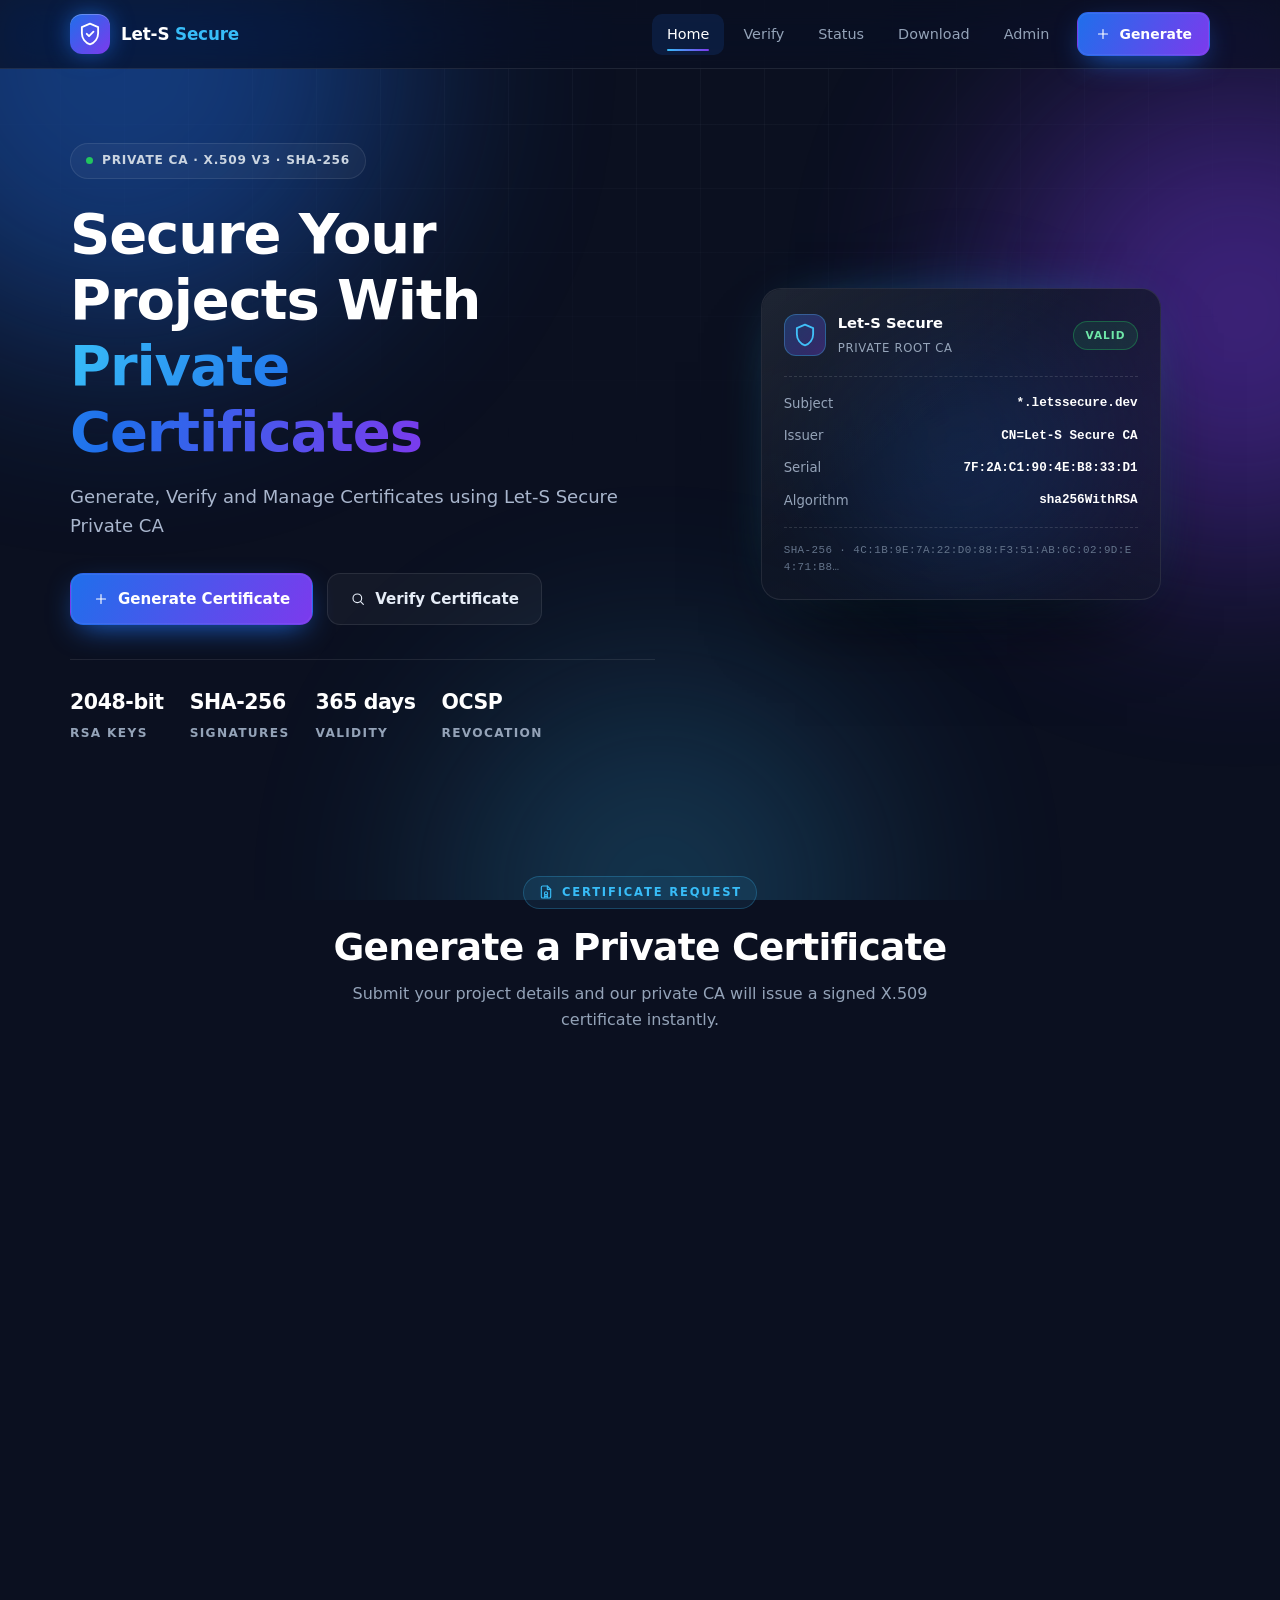
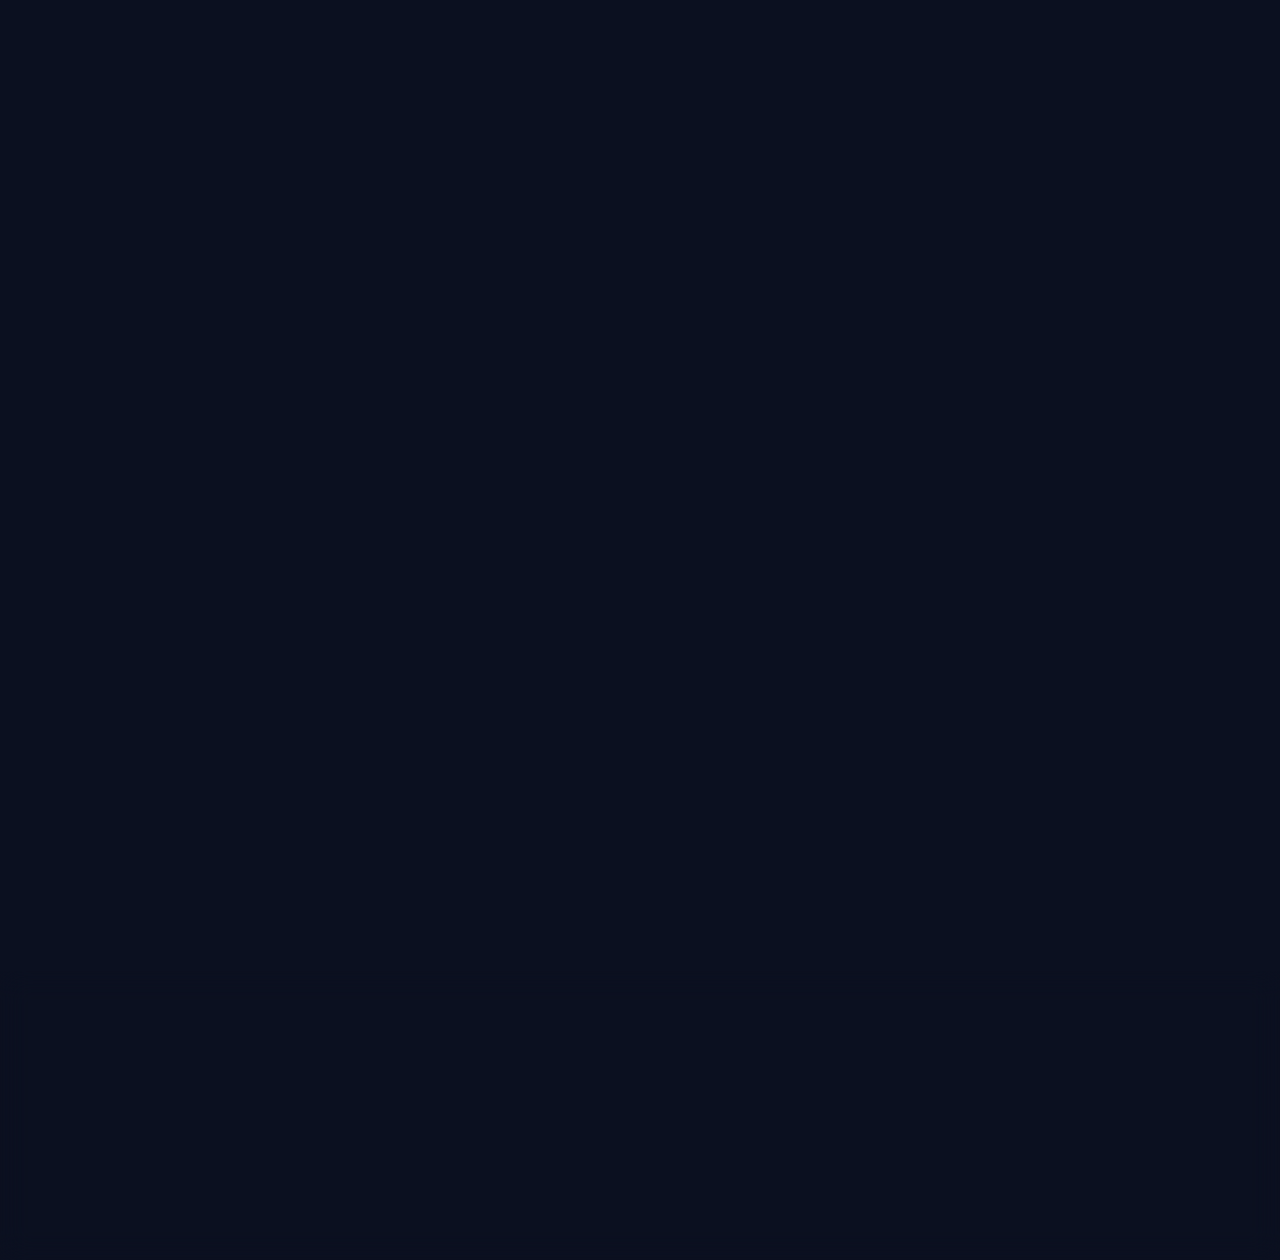
==== index.html @ 28125b88 "Create index.html" ====
<!DOCTYPE html>
<html lang="en">
<head>
<meta charset="UTF-8" />
<meta name="viewport" content="width=device-width, initial-scale=1" />
<title>Let-S Secure — Private Certificate Authority</title>
<meta name="description" content="Generate, verify and manage private SSL/TLS certificates with Let-S Secure Private CA." />
<link rel="icon" href="data:image/svg+xml,<svg xmlns='http://www.w3.org/2000/svg' viewBox='0 0 24 24'><path d='M12 2.5 4.5 5.6v5.6c0 4.9 3.2 9.2 7.5 10.3 4.3-1.1 7.5-5.4 7.5-10.3V5.6L12 2.5Z' fill='none' stroke='%2338bdf8' stroke-width='1.7'/></svg>" />
<style>
/* ============================================================
   TOKENS
   ============================================================ */
*,*::before,*::after{box-sizing:border-box}
*{margin:0;padding:0}
:root{
  --primary:#1f6feb;
  --secondary:#7c3aed;
  --bg:#0b1020;
  --card:#111827;
  --text:#ffffff;
  --accent:#38bdf8;
  --muted:#94a3b8;
  --line:rgba(255,255,255,.09);
  --glass:rgba(17,24,39,.62);
  --ok:#22c55e;
  --warn:#f59e0b;
  --danger:#ef4444;
  --max:1180px;
  --r:20px;
  --ease:cubic-bezier(.22,1,.36,1);
}
html{scroll-behavior:smooth}
body{
  font-family:"Inter",ui-sans-serif,system-ui,-apple-system,"Segoe UI",Roboto,Helvetica,Arial,sans-serif;
  background:var(--bg);
  color:var(--text);
  line-height:1.6;
  min-height:100vh;
  display:flex;
  flex-direction:column;
  overflow-x:hidden;
  -webkit-font-smoothing:antialiased;
  text-rendering:optimizeLegibility;
}
img,svg{display:block;max-width:100%}
button,input,select,textarea{font:inherit;color:inherit}
a{color:inherit;text-decoration:none}
::selection{background:rgba(56,189,248,.35)}
::-webkit-scrollbar{width:10px;height:10px}
::-webkit-scrollbar-track{background:#0b1020}
::-webkit-scrollbar-thumb{background:linear-gradient(180deg,#1f6feb,#7c3aed);border-radius:10px;border:2px solid #0b1020}

/* ============================================================
   BACKGROUND
   ============================================================ */
.bg{position:fixed;inset:0;z-index:-1;overflow:hidden;pointer-events:none}
.bg .grid-lines{
  position:absolute;inset:-4px;
  background-image:
    linear-gradient(rgba(148,163,184,.055) 1px,transparent 1px),
    linear-gradient(90deg,rgba(148,163,184,.055) 1px,transparent 1px);
  background-size:64px 64px;
  -webkit-mask-image:radial-gradient(ellipse 85% 65% at 50% 0%,#000 15%,transparent 78%);
  mask-image:radial-gradient(ellipse 85% 65% at 50% 0%,#000 15%,transparent 78%);
}
.orb{position:absolute;border-radius:50%;filter:blur(110px);opacity:.45;will-change:transform}
.orb-1{width:560px;height:560px;background:var(--primary);top:-220px;left:-160px;animation:drift1 20s ease-in-out infinite}
.orb-2{width:480px;height:480px;background:var(--secondary);top:8%;right:-200px;animation:drift2 26s ease-in-out infinite}
.orb-3{width:420px;height:420px;background:var(--accent);bottom:-200px;left:35%;opacity:.22;animation:drift3 30s ease-in-out infinite}
@keyframes drift1{0%,100%{transform:translate(0,0) scale(1)}50%{transform:translate(80px,60px) scale(1.12)}}
@keyframes drift2{0%,100%{transform:translate(0,0) scale(1)}50%{transform:translate(-70px,90px) scale(1.08)}}
@keyframes drift3{0%,100%{transform:translate(0,0)}50%{transform:translate(60px,-70px)}}

/* ============================================================
   LAYOUT
   ============================================================ */
.container{width:100%;max-width:var(--max);margin-inline:auto;padding-inline:20px}
main{flex:1}
.page{display:none}
.page.active{display:block;animation:pageIn .55s var(--ease) both}
@keyframes pageIn{from{opacity:0;transform:translateY(14px)}to{opacity:1;transform:none}}
.section{padding:76px 0}
.section-head{max-width:660px;margin:0 auto 44px;text-align:center}
.eyebrow{
  display:inline-flex;align-items:center;gap:8px;
  font-size:.72rem;font-weight:700;letter-spacing:.16em;text-transform:uppercase;
  color:var(--accent);background:rgba(56,189,248,.09);
  border:1px solid rgba(56,189,248,.25);
  padding:6px 14px;border-radius:999px;margin-bottom:16px;
}
h1,h2,h3{line-height:1.18;letter-spacing:-.02em;font-weight:800}
h2{font-size:clamp(1.7rem,3.6vw,2.35rem);margin-bottom:12px}
.section-head p{color:var(--muted);font-size:1rem}
.grad{background:linear-gradient(110deg,var(--accent),var(--primary) 45%,var(--secondary));-webkit-background-clip:text;background-clip:text;color:transparent}
.glass{
  background:linear-gradient(158deg,rgba(17,24,39,.88),rgba(17,24,39,.5));
  -webkit-backdrop-filter:blur(16px);backdrop-filter:blur(16px);
  border:1px solid var(--line);border-radius:var(--r);position:relative;overflow:hidden;
}
.glass::after{content:"";position:absolute;inset:0;border-radius:inherit;pointer-events:none;background:linear-gradient(140deg,rgba(255,255,255,.07),transparent 42%);opacity:.85}

/* Icons */
.ic{width:20px;height:20px;flex:none;fill:none;stroke:currentColor;stroke-width:1.7;stroke-linecap:round;stroke-linejoin:round}
.ic-sm{width:16px;height:16px}
.ic-lg{width:26px;height:26px}
.ic-xl{width:40px;height:40px;stroke-width:1.5}

/* ============================================================
   HEADER
   ============================================================ */
.site-header{
  position:sticky;top:0;z-index:120;background:rgba(11,16,32,.72);
  -webkit-backdrop-filter:blur(18px) saturate(160%);backdrop-filter:blur(18px) saturate(160%);
  border-bottom:1px solid var(--line);
}
.nav{max-width:var(--max);margin-inline:auto;padding:12px 20px;display:flex;align-items:center;justify-content:space-between;gap:16px;position:relative}
.brand{display:flex;align-items:center;gap:11px;font-weight:800;font-size:1.05rem;letter-spacing:-.01em}
.brand-mark{width:40px;height:40px;border-radius:12px;display:grid;place-items:center;background:linear-gradient(135deg,var(--primary),var(--secondary));color:#fff;box-shadow:0 0 22px rgba(31,111,235,.6),inset 0 1px 0 rgba(255,255,255,.25);transition:transform .4s var(--ease),box-shadow .4s var(--ease)}
.brand:hover .brand-mark{transform:rotate(-8deg) scale(1.06);box-shadow:0 0 34px rgba(124,58,237,.75)}
.brand-text{white-space:nowrap}
.brand-text b{color:var(--accent);font-weight:800}
.nav-links{display:flex;align-items:center;gap:4px}
.nav-link{position:relative;padding:9px 15px;border-radius:10px;font-size:.9rem;font-weight:500;color:var(--muted);transition:color .25s,background .25s;white-space:nowrap;cursor:pointer}
.nav-link::after{content:"";position:absolute;left:15px;right:15px;bottom:4px;height:2px;border-radius:2px;background:linear-gradient(90deg,var(--accent),var(--secondary));transform:scaleX(0);transform-origin:left;transition:transform .35s var(--ease)}
.nav-link:hover{color:#fff;background:rgba(255,255,255,.05)}
.nav-link:hover::after{transform:scaleX(1)}
.nav-link.active{color:#fff;background:rgba(31,111,235,.14)}
.nav-link.active::after{transform:scaleX(1)}
.nav-cta{margin-left:8px}
.menu-btn{display:none;width:42px;height:42px;border-radius:12px;background:rgba(255,255,255,.05);border:1px solid var(--line);color:#fff;place-items:center;cursor:pointer;transition:.25s}
.menu-btn:hover{background:rgba(56,189,248,.14);border-color:rgba(56,189,248,.4)}
@media (max-width:900px){
  .nav-links{position:absolute;top:calc(100% + 8px);left:16px;right:16px;flex-direction:column;align-items:stretch;gap:4px;padding:12px;border-radius:18px;background:rgba(11,16,32,.97);-webkit-backdrop-filter:blur(20px);backdrop-filter:blur(20px);border:1px solid var(--line);box-shadow:0 26px 60px -20px rgba(0,0,0,.9);opacity:0;transform:translateY(-12px);pointer-events:none;transition:opacity .28s var(--ease),transform .28s var(--ease)}
  .nav-links.open{opacity:1;transform:none;pointer-events:auto}
  .nav-link{padding:12px 14px;font-size:.95rem}
  .nav-link::after{display:none}
  .nav-cta{margin:6px 0 0;justify-content:center}
  .menu-btn{display:grid}
}

/* Buttons */
.btn{display:inline-flex;align-items:center;justify-content:center;gap:9px;padding:13px 22px;border-radius:13px;border:1px solid transparent;font-size:.94rem;font-weight:600;cursor:pointer;white-space:nowrap;position:relative;overflow:hidden;transition:transform .3s var(--ease),box-shadow .3s var(--ease),background .3s,border-color .3s,color .3s;text-align:center}
.btn:active{transform:translateY(0) scale(.985)}
.btn-sm{padding:10px 17px;font-size:.87rem;border-radius:11px}
.btn-primary{background:linear-gradient(120deg,var(--primary),var(--secondary));color:#fff;box-shadow:0 10px 30px -10px rgba(31,111,235,.95),0 0 0 1px rgba(255,255,255,.06) inset}
.btn-primary::before{content:"";position:absolute;inset:0;background:linear-gradient(120deg,transparent 20%,rgba(255,255,255,.4),transparent 80%);transform:translateX(-130%);transition:transform .7s var(--ease)}
.btn-primary:hover{transform:translateY(-3px);box-shadow:0 18px 42px -12px rgba(124,58,237,1),0 0 26px rgba(56,189,248,.45)}
.btn-primary:hover::before{transform:translateX(130%)}
.btn-ghost{background:rgba(255,255,255,.04);border-color:var(--line);color:#e6edf7}
.btn-ghost:hover{transform:translateY(-3px);border-color:rgba(56,189,248,.55);background:rgba(56,189,248,.1);box-shadow:0 14px 34px -16px rgba(56,189,248,.9)}
.btn-danger{background:rgba(239,68,68,.12);border-color:rgba(239,68,68,.42);color:#fca5a5}
.btn-danger:hover{background:rgba(239,68,68,.22);transform:translateY(-3px);box-shadow:0 14px 34px -16px rgba(239,68,68,.9)}
.btn[disabled]{opacity:.5;pointer-events:none}

/* Hero */
.hero{padding:74px 0 56px;display:grid;grid-template-columns:1.08fr .92fr;gap:56px;align-items:center}
.badge{display:inline-flex;align-items:center;gap:9px;font-size:.76rem;font-weight:600;letter-spacing:.06em;text-transform:uppercase;color:#cbd5e1;background:rgba(255,255,255,.04);border:1px solid var(--line);padding:7px 15px;border-radius:999px;margin-bottom:22px;-webkit-backdrop-filter:blur(10px);backdrop-filter:blur(10px)}
.pulse-dot{width:7px;height:7px;border-radius:50%;background:var(--ok);box-shadow:0 0 0 0 rgba(34,197,94,.7);animation:pulse 2s infinite}
@keyframes pulse{0%{box-shadow:0 0 0 0 rgba(34,197,94,.65)}70%{box-shadow:0 0 0 10px rgba(34,197,94,0)}100%{box-shadow:0 0 0 0 rgba(34,197,94,0)}}
.hero h1{font-size:clamp(2.05rem,5.1vw,3.5rem);margin-bottom:18px}
.hero .lead{font-size:clamp(1rem,1.6vw,1.13rem);color:#a9b6cd;max-width:560px;margin-bottom:32px}
.hero-actions{display:flex;flex-wrap:wrap;gap:14px;margin-bottom:34px}
.trust{display:flex;flex-wrap:wrap;gap:26px;padding-top:26px;border-top:1px solid var(--line)}
.trust-item strong{display:block;font-size:1.28rem;font-weight:800;letter-spacing:-.02em}
.trust-item span{font-size:.76rem;color:var(--muted);text-transform:uppercase;letter-spacing:.11em;font-weight:600}
.hero-visual{position:relative;display:grid;place-items:center}
.hero-visual::before{content:"";position:absolute;width:78%;aspect-ratio:1;border-radius:50%;background:radial-gradient(circle,rgba(31,111,235,.35),transparent 68%);filter:blur(38px);animation:breathe 6s ease-in-out infinite}
@keyframes breathe{0%,100%{transform:scale(1);opacity:.75}50%{transform:scale(1.14);opacity:1}}
.cert-mock{width:100%;max-width:400px;padding:22px;z-index:2;animation:floaty 7s ease-in-out infinite;box-shadow:0 40px 80px -34px rgba(0,0,0,.95),0 0 60px -34px rgba(56,189,248,.75)}
@keyframes floaty{0%,100%{transform:translateY(0)}50%{transform:translateY(-14px)}}
.cert-mock::before{content:"";position:absolute;left:0;right:0;height:78px;top:-78px;background:linear-gradient(180deg,transparent,rgba(56,189,248,.16),transparent);animation:scan 5s linear infinite}
@keyframes scan{0%{top:-78px}100%{top:100%}}
.cert-mock-head{display:flex;align-items:center;gap:12px;padding-bottom:16px;border-bottom:1px dashed rgba(255,255,255,.13)}
.cert-mock-head .logo-sq{width:42px;height:42px;border-radius:12px;display:grid;place-items:center;flex:none;background:linear-gradient(135deg,rgba(31,111,235,.3),rgba(124,58,237,.3));border:1px solid rgba(56,189,248,.32);color:var(--accent)}
.cert-mock-head strong{display:block;font-size:.92rem}
.cert-mock-head small{color:var(--muted);font-size:.73rem;letter-spacing:.06em;text-transform:uppercase}
.chip{margin-left:auto;font-size:.66rem;font-weight:800;letter-spacing:.1em;padding:5px 11px;border-radius:999px;text-transform:uppercase}
.chip-ok{color:#6ee7a8;background:rgba(34,197,94,.12);border:1px solid rgba(34,197,94,.35)}
.chip-bad{color:#fca5a5;background:rgba(239,68,68,.12);border:1px solid rgba(239,68,68,.35)}
.chip-warn{color:#fcd34d;background:rgba(245,158,11,.12);border:1px solid rgba(245,158,11,.35)}
.cert-mock-body{padding:16px 0;display:grid;gap:11px}
.kv{display:flex;justify-content:space-between;gap:14px;font-size:.83rem;align-items:center}
.kv span{color:var(--muted)}
.kv b{font-weight:600;font-family:ui-monospace,SFMono-Regular,Menlo,Consolas,monospace;font-size:.79rem;text-align:right;word-break:break-all}
.cert-mock-foot{padding-top:14px;border-top:1px dashed rgba(255,255,255,.13);font-family:ui-monospace,SFMono-Regular,Menlo,Consolas,monospace;font-size:.68rem;color:#64748b;letter-spacing:.04em;word-break:break-all}

/* Form */
.request-grid{display:grid;grid-template-columns:1.05fr .95fr;gap:26px;align-items:start}
.form-card{padding:28px}
.form-card h3{font-size:1.15rem;margin-bottom:6px}
.form-card .sub{color:var(--muted);font-size:.86rem;margin-bottom:22px}
.field{margin-bottom:17px}
.field label{display:block;font-size:.76rem;font-weight:700;letter-spacing:.09em;text-transform:uppercase;color:#a8b6cd;margin-bottom:8px}
.input-wrap{position:relative;display:flex;align-items:center}
.input-wrap .ic{position:absolute;left:14px;color:#54657f;pointer-events:none;transition:color .25s}
.field input,.field select{width:100%;padding:13px 15px 13px 44px;border-radius:13px;background:rgba(8,12,24,.72);border:1px solid rgba(255,255,255,.1);color:#fff;font-size:.93rem;transition:border-color .25s,box-shadow .25s,background .25s}
.field input::placeholder{color:#4a5a73}
.field input:focus,.field select:focus{outline:none;border-color:var(--accent);background:rgba(8,12,24,.95);box-shadow:0 0 0 4px rgba(56,189,248,.14),0 0 22px -8px rgba(56,189,248,.85)}
.input-wrap:focus-within .ic{color:var(--accent)}
.field.invalid input{border-color:var(--danger);box-shadow:0 0 0 4px rgba(239,68,68,.13)}
.err{display:none;color:#fca5a5;font-size:.76rem;margin-top:6px}
.field.invalid .err{display:block;animation:pageIn .3s ease both}
.form-actions{display:flex;flex-wrap:wrap;gap:12px;margin-top:22px}

/* Result */
.result-card{padding:28px;min-height:100%}
.result-empty{display:grid;place-items:center;text-align:center;gap:12px;padding:44px 12px;color:var(--muted)}
.result-empty .ring{width:74px;height:74px;border-radius:50%;display:grid;place-items:center;background:rgba(56,189,248,.07);border:1px dashed rgba(56,189,248,.35);color:var(--accent)}
.result-empty p{font-size:.88rem;max-width:270px}
.issued-head{display:flex;align-items:center;gap:14px;margin-bottom:20px}
.issued-head .ok-ring{width:52px;height:52px;border-radius:50%;display:grid;place-items:center;flex:none;background:rgba(34,197,94,.13);border:1px solid rgba(34,197,94,.4);color:#4ade80;box-shadow:0 0 26px -6px rgba(34,197,94,.75);animation:pop .55s var(--ease) both}
@keyframes pop{0%{transform:scale(.4);opacity:0}60%{transform:scale(1.12)}100%{transform:scale(1);opacity:1}}
.issued-head h3{font-size:1.08rem}
.issued-head p{font-size:.8rem;color:var(--muted)}
.data-list{display:grid;gap:1px;background:rgba(255,255,255,.06);border-radius:14px;overflow:hidden;margin-bottom:20px}
.data-row{display:flex;justify-content:space-between;gap:14px;align-items:center;background:rgba(11,16,32,.72);padding:12px 15px;font-size:.83rem}
.data-row .k{color:var(--muted);flex:none}
.data-row .v{font-family:ui-monospace,SFMono-Regular,Menlo,Consolas,monospace;font-size:.78rem;text-align:right;word-break:break-all}
.mono{font-family:ui-monospace,SFMono-Regular,Menlo,Consolas,monospace}
.issuing{display:grid;gap:14px;padding:16px 4px}
.issuing h3{font-size:1rem;margin-bottom:6px}
.step{display:flex;align-items:center;gap:12px;font-size:.87rem;color:var(--muted);opacity:.4;transition:.4s}
.step.active{opacity:1;color:#fff}
.step.done{opacity:1;color:#8ee7b0}
.step .dot{width:24px;height:24px;border-radius:50%;flex:none;display:grid;place-items:center;border:1px solid rgba(255,255,255,.15);font-size:.7rem;background:rgba(255,255,255,.04);transition:.4s}
.step.active .dot{border-color:var(--accent);color:var(--accent);box-shadow:0 0 18px -4px rgba(56,189,248,.95)}
.step.done .dot{border-color:rgba(34,197,94,.6);background:rgba(34,197,94,.15);color:#4ade80}
.spinner{width:14px;height:14px;border-radius:50%;border:2px solid rgba(56,189,248,.28);border-top-color:var(--accent);animation:spin .7s linear infinite;display:inline-block}
@keyframes spin{to{transform:rotate(360deg)}}

/* Features */
.features-grid{display:grid;gap:20px;grid-template-columns:repeat(auto-fit,minmax(232px,1fr))}
.feature{padding:26px 22px;transition:transform .45s var(--ease),border-color .45s,box-shadow .45s}
.feature:hover{transform:translateY(-8px);border-color:rgba(56,189,248,.42);box-shadow:0 30px 60px -30px rgba(31,111,235,.95),0 0 34px -18px rgba(56,189,248,.9)}
.feature .f-icon{width:50px;height:50px;border-radius:15px;display:grid;place-items:center;margin-bottom:17px;color:var(--accent);background:linear-gradient(140deg,rgba(31,111,235,.22),rgba(124,58,237,.22));border:1px solid rgba(56,189,248,.25);transition:transform .45s var(--ease),box-shadow .45s}
.feature:hover .f-icon{transform:rotate(-7deg) scale(1.08);box-shadow:0 0 30px -6px rgba(56,189,248,.85)}
.feature h3{font-size:1.02rem;margin-bottom:8px}
.feature p{font-size:.86rem;color:var(--muted);line-height:1.62}
.feature::before{content:"";position:absolute;top:0;left:22px;right:22px;height:1px;background:linear-gradient(90deg,transparent,rgba(56,189,248,.65),transparent);opacity:0;transition:opacity .45s}
.feature:hover::before{opacity:1}

/* Page head + tools */
.page-head{padding:60px 0 8px;text-align:center}
.page-head h1{font-size:clamp(1.75rem,4.2vw,2.6rem);margin-bottom:12px}
.page-head p{color:var(--muted);max-width:590px;margin-inline:auto;font-size:.98rem}
.tool-card{padding:26px;max-width:820px;margin:34px auto 0}
.search-row{display:flex;gap:12px;flex-wrap:wrap}
.search-row .input-wrap{flex:1;min-width:220px}
.search-row .input-wrap input{width:100%;padding:14px 15px 14px 46px;border-radius:13px;background:rgba(8,12,24,.72);border:1px solid rgba(255,255,255,.1);color:#fff;font-size:.94rem;transition:border-color .25s,box-shadow .25s}
.search-row .input-wrap input:focus{outline:none;border-color:var(--accent);box-shadow:0 0 0 4px rgba(56,189,248,.14),0 0 22px -8px rgba(56,189,248,.9)}
.verify-result{margin-top:24px;animation:pageIn .5s var(--ease) both}
.verify-banner{display:flex;align-items:center;gap:16px;padding:18px;border-radius:16px;margin-bottom:18px;border:1px solid transparent}
.verify-banner.ok{background:rgba(34,197,94,.09);border-color:rgba(34,197,94,.34)}
.verify-banner.bad{background:rgba(239,68,68,.09);border-color:rgba(239,68,68,.34)}
.verify-banner.warn{background:rgba(245,158,11,.09);border-color:rgba(245,158,11,.34)}
.verify-banner .vb-icon{width:52px;height:52px;border-radius:50%;display:grid;place-items:center;flex:none}
.verify-banner.ok .vb-icon{background:rgba(34,197,94,.16);color:#4ade80;box-shadow:0 0 30px -8px rgba(34,197,94,.95)}
.verify-banner.bad .vb-icon{background:rgba(239,68,68,.16);color:#fca5a5;box-shadow:0 0 30px -8px rgba(239,68,68,.95)}
.verify-banner.warn .vb-icon{background:rgba(245,158,11,.16);color:#fcd34d}
.verify-banner h3{font-size:1.05rem}
.verify-banner p{font-size:.83rem;color:var(--muted)}
.timeline{display:grid;gap:0;margin:20px 0 4px}
.tl-item{display:flex;gap:14px;position:relative;padding-bottom:22px}
.tl-item:last-child{padding-bottom:0}
.tl-item::before{content:"";position:absolute;left:11px;top:26px;bottom:0;width:2px;background:linear-gradient(180deg,rgba(56,189,248,.5),rgba(56,189,248,.06))}
.tl-item:last-child::before{display:none}
.tl-dot{width:24px;height:24px;border-radius:50%;flex:none;display:grid;place-items:center;border:2px solid rgba(56,189,248,.5);background:#0b1020;color:var(--accent)}
.tl-item.revoked .tl-dot{border-color:rgba(239,68,68,.65);color:#fca5a5}
.tl-item strong{display:block;font-size:.9rem}
.tl-item span{font-size:.78rem;color:var(--muted)}
.cert-list{display:grid;gap:14px;margin-top:26px}
.cert-item{display:flex;align-items:center;gap:16px;padding:16px 18px;flex-wrap:wrap;transition:transform .35s var(--ease),border-color .35s,box-shadow .35s}
.cert-item:hover{transform:translateY(-4px);border-color:rgba(56,189,248,.4);box-shadow:0 22px 46px -26px rgba(56,189,248,.9)}
.cert-item .ci-icon{width:44px;height:44px;border-radius:13px;display:grid;place-items:center;flex:none;background:rgba(31,111,235,.16);border:1px solid rgba(56,189,248,.24);color:var(--accent)}
.cert-item .ci-main{flex:1;min-width:180px}
.cert-item .ci-main strong{display:block;font-size:.92rem;word-break:break-all}
.cert-item .ci-main small{color:var(--muted);font-size:.76rem}
.empty-state{text-align:center;padding:46px 20px;color:var(--muted);font-size:.9rem;border:1px dashed rgba(255,255,255,.14);border-radius:16px}
.pem-box{margin-top:20px;border-radius:14px;overflow:hidden;border:1px solid var(--line);background:rgba(4,8,18,.85)}
.pem-head{display:flex;align-items:center;justify-content:space-between;gap:12px;padding:10px 14px;background:rgba(255,255,255,.03);border-bottom:1px solid var(--line);font-size:.76rem;color:var(--muted);letter-spacing:.07em;text-transform:uppercase;font-weight:700}
.pem-body{padding:16px;max-height:280px;overflow:auto;font-family:ui-monospace,SFMono-Regular,Menlo,Consolas,monospace;font-size:.72rem;line-height:1.65;color:#8fb7e0;white-space:pre-wrap;word-break:break-all}

/* Admin */
.admin-card{padding:26px;max-width:520px;margin:34px auto 0}
.admin-card h3{font-size:1.1rem;margin-bottom:6px}
.admin-card .sub{color:var(--muted);font-size:.86rem;margin-bottom:20px}
.admin-header{display:flex;align-items:center;justify-content:space-between;gap:16px;flex-wrap:wrap;margin-bottom:24px}
.admin-header h2{font-size:1.4rem;margin:0}
.admin-badge{display:inline-flex;align-items:center;gap:6px;font-size:.7rem;font-weight:700;letter-spacing:.1em;text-transform:uppercase;color:#4ade80;background:rgba(34,197,94,.1);border:1px solid rgba(34,197,94,.35);padding:5px 12px;border-radius:999px}
.log-table{width:100%;border-collapse:collapse;font-size:.8rem}
.log-table th{text-align:left;padding:10px 12px;color:var(--muted);font-size:.7rem;letter-spacing:.08em;text-transform:uppercase;border-bottom:1px solid var(--line);font-weight:700}
.log-table td{padding:10px 12px;border-bottom:1px solid rgba(255,255,255,.04);vertical-align:top}
.log-table tr:hover td{background:rgba(56,189,248,.04)}
.log-action{font-family:ui-monospace,SFMono-Regular,Menlo,Consolas,monospace;font-size:.72rem;color:var(--accent)}
.log-success{color:#4ade80}
.log-fail{color:#fca5a5}

/* Footer */
.site-footer{margin-top:auto;border-top:1px solid var(--line);background:linear-gradient(180deg,rgba(11,16,32,.4),rgba(6,10,22,.92));-webkit-backdrop-filter:blur(14px);backdrop-filter:blur(14px)}
.footer-inner{max-width:var(--max);margin-inline:auto;padding:44px 20px 26px;display:grid;grid-template-columns:1.5fr 1fr 1fr;gap:34px}
.footer-brand{display:flex;align-items:center;gap:11px;font-weight:800;margin-bottom:14px}
.footer-inner p{font-size:.84rem;color:var(--muted);max-width:330px}
.footer-col h4{font-size:.74rem;letter-spacing:.13em;text-transform:uppercase;color:#93a4c0;margin-bottom:14px;font-weight:800}
.footer-col a{display:block;font-size:.86rem;color:var(--muted);padding:5px 0;transition:color .25s,transform .25s;cursor:pointer}
.footer-col a:hover{color:var(--accent);transform:translateX(4px)}
.footer-bottom{border-top:1px solid var(--line);padding:18px 20px;max-width:var(--max);margin-inline:auto;display:flex;justify-content:space-between;gap:14px;flex-wrap:wrap;font-size:.78rem;color:#64748b}
.footer-bottom b{color:var(--accent);font-weight:600}

/* Toast */
.toast-wrap{position:fixed;bottom:22px;right:22px;z-index:200;display:grid;gap:10px;justify-items:end}
.toast{display:flex;align-items:center;gap:11px;padding:13px 17px;border-radius:14px;font-size:.86rem;font-weight:500;background:rgba(17,24,39,.96);-webkit-backdrop-filter:blur(14px);backdrop-filter:blur(14px);border:1px solid var(--line);box-shadow:0 24px 50px -22px rgba(0,0,0,.95);animation:toastIn .4s var(--ease) both;max-width:min(360px,90vw)}
.toast.out{animation:toastOut .35s var(--ease) forwards}
.toast.ok{border-color:rgba(34,197,94,.45)}
.toast.ok .ic{color:#4ade80}
.toast.err{border-color:rgba(239,68,68,.45)}
.toast.err .ic{color:#fca5a5}
.toast.info{border-color:rgba(56,189,248,.45)}
.toast.info .ic{color:var(--accent)}
@keyframes toastIn{from{opacity:0;transform:translateX(40px) scale(.95)}to{opacity:1;transform:none}}
@keyframes toastOut{to{opacity:0;transform:translateX(40px) scale(.95)}}

.reveal{opacity:0;transform:translateY(24px);transition:opacity .75s var(--ease),transform .75s var(--ease)}
.reveal.visible{opacity:1;transform:none}

@media (max-width:980px){
  .hero{grid-template-columns:1fr;gap:46px;padding-top:54px;text-align:center}
  .hero .lead{margin-inline:auto}
  .hero-actions{justify-content:center}
  .trust{justify-content:center}
  .request-grid{grid-template-columns:1fr}
  .footer-inner{grid-template-columns:1fr 1fr;gap:28px}
  .footer-brand{grid-column:1/-1}
}
@media (max-width:640px){
  .section{padding:58px 0}
  .hero{padding-top:42px}
  .form-card,.result-card,.tool-card,.admin-card{padding:22px 18px}
  .btn{width:100%}
  .hero-actions .btn,.form-actions .btn{width:100%}
  .search-row .btn{width:100%}
  .trust{gap:20px}
  .trust-item strong{font-size:1.1rem}
  .footer-inner{grid-template-columns:1fr}
  .footer-bottom{justify-content:center;text-align:center}
  .toast-wrap{left:16px;right:16px;justify-items:stretch}
  .toast{max-width:none}
}
@media (prefers-reduced-motion:reduce){
  *,*::before,*::after{animation-duration:.001ms!important;animation-iteration-count:1!important;transition-duration:.001ms!important}
  .reveal{opacity:1;transform:none}
}
</style>
</head>
<body>

<!-- ===================== ICONS ===================== -->
<svg width="0" height="0" style="position:absolute" aria-hidden="true" focusable="false">
  <defs>
    <symbol id="i-shield" viewBox="0 0 24 24"><path d="M12 2.5 4.5 5.6v5.6c0 4.9 3.2 9.2 7.5 10.3 4.3-1.1 7.5-5.4 7.5-10.3V5.6L12 2.5Z"/></symbol>
    <symbol id="i-shield-check" viewBox="0 0 24 24"><path d="M12 2.5 4.5 5.6v5.6c0 4.9 3.2 9.2 7.5 10.3 4.3-1.1 7.5-5.4 7.5-10.3V5.6L12 2.5Z"/><path d="m9 11.8 2.1 2.1L15.2 9.8"/></symbol>
    <symbol id="i-lock" viewBox="0 0 24 24"><rect x="4.5" y="10.5" width="15" height="10" rx="2.5"/><path d="M8 10.5V7.8a4 4 0 0 1 8 0v2.7"/><circle cx="12" cy="15.5" r="1.2"/></symbol>
    <symbol id="i-cert" viewBox="0 0 24 24"><path d="M14 3H7a2 2 0 0 0-2 2v14a2 2 0 0 0 2 2h10a2 2 0 0 0 2-2V8l-5-5Z"/><path d="M14 3v5h5"/><circle cx="12" cy="14" r="2.4"/><path d="M10.4 15.9 9.6 20l2.4-1.4 2.4 1.4-.8-4.1"/></symbol>
    <symbol id="i-key" viewBox="0 0 24 24"><circle cx="8" cy="8" r="4.2"/><path d="m11 11 8.5 8.5"/><path d="m16.5 16.5 2-2"/><path d="m14 14 2-2"/></symbol>
    <symbol id="i-check-circle" viewBox="0 0 24 24"><circle cx="12" cy="12" r="9"/><path d="m8.3 12.3 2.5 2.5 4.9-5.2"/></symbol>
    <symbol id="i-x-circle" viewBox="0 0 24 24"><circle cx="12" cy="12" r="9"/><path d="m9.3 9.3 5.4 5.4M14.7 9.3l-5.4 5.4"/></symbol>
    <symbol id="i-search" viewBox="0 0 24 24"><circle cx="11" cy="11" r="6.5"/><path d="m16 16 4 4"/></symbol>
    <symbol id="i-download" viewBox="0 0 24 24"><path d="M12 3.5v11"/><path d="m7.8 10.6 4.2 4.2 4.2-4.2"/><path d="M4.5 17.5v1.2a2 2 0 0 0 2 2h11a2 2 0 0 0 2-2v-1.2"/></symbol>
    <symbol id="i-refresh" viewBox="0 0 24 24"><path d="M20 12a8 8 0 1 1-2.4-5.7"/><path d="M20.2 4.2v4.4h-4.4"/></symbol>
    <symbol id="i-menu" viewBox="0 0 24 24"><path d="M4 7h16M4 12h16M4 17h16"/></symbol>
    <symbol id="i-user" viewBox="0 0 24 24"><circle cx="12" cy="8.4" r="3.7"/><path d="M4.8 20a7.2 7.2 0 0 1 14.4 0"/></symbol>
    <symbol id="i-folder" viewBox="0 0 24 24"><path d="M3.5 7.2A2 2 0 0 1 5.5 5.2h3.4l2 2.4h7.6a2 2 0 0 1 2 2v8.2a2 2 0 0 1-2 2h-13a2 2 0 0 1-2-2Z"/></symbol>
    <symbol id="i-globe" viewBox="0 0 24 24"><circle cx="12" cy="12" r="9"/><path d="M3.2 12h17.6"/><path d="M12 3a15 15 0 0 1 0 18 15 15 0 0 1 0-18Z"/></symbol>
    <symbol id="i-mail" viewBox="0 0 24 24"><rect x="3.2" y="5.5" width="17.6" height="13" rx="2.4"/><path d="m4 7.5 8 5.4 8-5.4"/></symbol>
    <symbol id="i-plus" viewBox="0 0 24 24"><path d="M12 5.2v13.6M5.2 12h13.6"/></symbol>
    <symbol id="i-copy" viewBox="0 0 24 24"><rect x="9" y="9" width="11" height="11" rx="2.2"/><path d="M15 6.4V5.6A2.2 2.2 0 0 0 12.8 3.4H5.6A2.2 2.2 0 0 0 3.4 5.6v7.2A2.2 2.2 0 0 0 5.6 15h.8"/></symbol>
    <symbol id="i-clock" viewBox="0 0 24 24"><circle cx="12" cy="12" r="9"/><path d="M12 7.2V12l3.2 2"/></symbol>
    <symbol id="i-info" viewBox="0 0 24 24"><circle cx="12" cy="12" r="9"/><path d="M12 11v5.2"/><path d="M12 7.9h.01"/></symbol>
    <symbol id="i-log-out" viewBox="0 0 24 24"><path d="M9 21H5a2 2 0 0 1-2-2V5a2 2 0 0 1 2-2h4"/><path d="m16 17 5-5-5-5"/><path d="M21 12H9"/></symbol>
    <symbol id="i-settings" viewBox="0 0 24 24"><circle cx="12" cy="12" r="3"/><path d="M19.4 15a1.65 1.65 0 0 0 .33 1.82l.06.06a2 2 0 1 1-2.83 2.83l-.06-.06a1.65 1.65 0 0 0-1.82-.33 1.65 1.65 0 0 0-1 1.51V21a2 2 0 1 1-4 0v-.09A1.65 1.65 0 0 0 9 19.4a1.65 1.65 0 0 0-1.82.33l-.06.06a2 2 0 1 1-2.83-2.83l.06-.06a1.65 1.65 0 0 0 .33-1.82 1.65 1.65 0 0 0-1.51-1H3a2 2 0 1 1 0-4h.09A1.65 1.65 0 0 0 4.6 9a1.65 1.65 0 0 0-.33-1.82l-.06-.06a2 2 0 1 1 2.83-2.83l.06.06a1.65 1.65 0 0 0 1.82.33H9a1.65 1.65 0 0 0 1-1.51V3a2 2 0 1 1 4 0v.09a1.65 1.65 0 0 0 1 1.51 1.65 1.65 0 0 0 1.82-.33l.06-.06a2 2 0 1 1 2.83 2.83l-.06.06a1.65 1.65 0 0 0-.33 1.82V9a1.65 1.65 0 0 0 1.51 1H21a2 2 0 1 1 0 4h-.09a1.65 1.65 0 0 0-1.51 1Z"/></symbol>
  </defs>
</svg>

<!-- ===================== BACKGROUND ===================== -->
<div class="bg" aria-hidden="true">
  <div class="grid-lines"></div>
  <div class="orb orb-1"></div>
  <div class="orb orb-2"></div>
  <div class="orb orb-3"></div>
</div>

<!-- ===================== HEADER ===================== -->
<header class="site-header">
  <nav class="nav" aria-label="Main navigation">
    <a class="brand" href="#/home" data-page="home">
      <span class="brand-mark"><svg class="ic ic-lg"><use href="#i-shield-check"/></svg></span>
      <span class="brand-text">Let-S <b>Secure</b></span>
    </a>
    <button class="menu-btn" id="menu-btn" aria-label="Toggle navigation menu" aria-expanded="false">
      <svg class="ic"><use href="#i-menu"/></svg>
    </button>
    <div class="nav-links" id="nav-links">
      <a class="nav-link active" href="#/home" data-page="home">Home</a>
      <a class="nav-link" href="#/verify" data-page="verify">Verify</a>
      <a class="nav-link" href="#/status" data-page="status">Status</a>
      <a class="nav-link" href="#/download" data-page="download">Download</a>
      <a class="nav-link" href="#/admin" data-page="admin" id="admin-nav-link">Admin</a>
      <button class="btn btn-primary btn-sm nav-cta" data-goto="home" data-anchor="#request">
        <svg class="ic ic-sm"><use href="#i-plus"/></svg> Generate
      </button>
    </div>
  </nav>
</header>

<main>

  <!-- ============================================================
       PAGE: HOME
       ============================================================ -->
  <section id="page-home" class="page active">
    <div class="container">
      <div class="hero">
        <div class="hero-copy reveal">
          <div class="badge"><span class="pulse-dot"></span> Private CA · X.509 v3 · SHA-256</div>
          <h1>Secure Your Projects With <span class="grad">Private Certificates</span></h1>
          <p class="lead">Generate, Verify and Manage Certificates using Let-S Secure Private CA</p>
          <div class="hero-actions">
            <button class="btn btn-primary" data-goto="home" data-anchor="#request">
              <svg class="ic ic-sm"><use href="#i-plus"/></svg> Generate Certificate
            </button>
            <button class="btn btn-ghost" data-goto="verify">
              <svg class="ic ic-sm"><use href="#i-search"/></svg> Verify Certificate
            </button>
          </div>
          <div class="trust">
            <div class="trust-item"><strong>2048-bit</strong><span>RSA Keys</span></div>
            <div class="trust-item"><strong>SHA-256</strong><span>Signatures</span></div>
            <div class="trust-item"><strong>365 days</strong><span>Validity</span></div>
            <div class="trust-item"><strong>OCSP</strong><span>Revocation</span></div>
          </div>
        </div>
        <div class="hero-visual reveal">
          <div class="cert-mock glass">
            <div class="cert-mock-head">
              <div class="logo-sq"><svg class="ic ic-lg"><use href="#i-shield"/></svg></div>
              <div><strong>Let-S Secure</strong><small>Private Root CA</small></div>
              <span class="chip chip-ok">Valid</span>
            </div>
            <div class="cert-mock-body">
              <div class="kv"><span>Subject</span><b>*.letssecure.dev</b></div>
              <div class="kv"><span>Issuer</span><b>CN=Let-S Secure CA</b></div>
              <div class="kv"><span>Serial</span><b>7F:2A:C1:90:4E:B8:33:D1</b></div>
              <div class="kv"><span>Algorithm</span><b>sha256WithRSA</b></div>
            </div>
            <div class="cert-mock-foot">SHA-256 · 4C:1B:9E:7A:22:D0:88:F3:51:AB:6C:02:9D:E4:71:B8…</div>
          </div>
        </div>
      </div>
    </div>

    <!-- Request form -->
    <div class="container">
      <section class="section" id="request">
        <div class="section-head reveal">
          <span class="eyebrow"><svg class="ic ic-sm"><use href="#i-cert"/></svg> Certificate Request</span>
          <h2>Generate a Private Certificate</h2>
          <p>Submit your project details and our private CA will issue a signed X.509 certificate instantly.</p>
        </div>
        <div class="request-grid">
          <form class="glass form-card reveal" id="cert-form" novalidate>
            <h3>Certificate Signing Request</h3>
            <p class="sub">All fields are required. Data is signed by the Render-backed CA.</p>
            <div class="field" data-field="owner">
              <label for="f-owner">Owner Name</label>
              <div class="input-wrap"><svg class="ic"><use href="#i-user"/></svg><input id="f-owner" name="owner" type="text" placeholder="e.g. Aditya Sharma" autocomplete="name" /></div>
              <span class="err">Please enter the certificate owner's name.</span>
            </div>
            <div class="field" data-field="project">
              <label for="f-project">Project Name</label>
              <div class="input-wrap"><svg class="ic"><use href="#i-folder"/></svg><input id="f-project" name="project" type="text" placeholder="e.g. Nebula API Gateway" /></div>
              <span class="err">Please enter a project name.</span>
            </div>
            <div class="field" data-field="domain">
              <label for="f-domain">Domain Name</label>
              <div class="input-wrap"><svg class="ic"><use href="#i-globe"/></svg><input id="f-domain" name="domain" type="text" placeholder="e.g. api.nebula.dev" /></div>
              <span class="err">Enter a valid domain, e.g. api.example.com</span>
            </div>
            <div class="field" data-field="email">
              <label for="f-email">Email</label>
              <div class="input-wrap"><svg class="ic"><use href="#i-mail"/></svg><input id="f-email" name="email" type="email" placeholder="e.g. security@nebula.dev" autocomplete="email" /></div>
              <span class="err">Enter a valid email address.</span>
            </div>
            <div class="form-actions">
              <button type="submit" class="btn btn-primary" id="issue-btn">
                <svg class="ic ic-sm"><use href="#i-key"/></svg> Generate Certificate
              </button>
              <button type="reset" class="btn btn-ghost">
                <svg class="ic ic-sm"><use href="#i-refresh"/></svg> Reset
              </button>
            </div>
          </form>
          <aside class="glass result-card reveal" id="issue-result" aria-live="polite">
            <div class="result-empty">
              <div class="ring"><svg class="ic ic-xl"><use href="#i-shield"/></svg></div>
              <h3>Awaiting Request</h3>
              <p>Your issued certificate, serial number and SHA-256 fingerprint will appear here.</p>
            </div>
          </aside>
        </div>
      </section>
    </div>

    <!-- Features -->
    <div class="container">
      <section class="section" id="features">
        <div class="section-head reveal">
          <span class="eyebrow"><svg class="ic ic-sm"><use href="#i-lock"/></svg> Platform Capabilities</span>
          <h2>Everything a Private CA Should Do</h2>
          <p>A complete certificate lifecycle — from key generation to revocation — built for modern development teams.</p>
        </div>
        <div class="features-grid grid-stagger">
          <article class="glass feature reveal">
            <div class="f-icon"><svg class="ic ic-lg"><use href="#i-cert"/></svg></div>
            <h3>Certificate Generation</h3>
            <p>Issue X.509 v3 certificates signed by the Let-S Secure private root in milliseconds.</p>
          </article>
          <article class="glass feature reveal">
            <div class="f-icon"><svg class="ic ic-lg"><use href="#i-key"/></svg></div>
            <h3>Digital Signature</h3>
            <p>SHA-256 with RSA-2048 signing guarantees integrity and authentic origin for every cert.</p>
          </article>
          <article class="glass feature reveal">
            <div class="f-icon"><svg class="ic ic-lg"><use href="#i-check-circle"/></svg></div>
            <h3>Certificate Verification</h3>
            <p>Validate any certificate instantly by ID or domain against the trusted certificate store.</p>
          </article>
          <article class="glass feature reveal">
            <div class="f-icon"><svg class="ic ic-lg"><use href="#i-x-circle"/></svg></div>
            <h3>Certificate Revocation</h3>
            <p>Revoke compromised certificates immediately and publish the change to the CRL.</p>
          </article>
          <article class="glass feature reveal">
            <div class="f-icon"><svg class="ic ic-lg"><use href="#i-lock"/></svg></div>
            <h3>HTTPS Ready</h3>
            <p>Drop-in PEM bundles compatible with Nginx, Apache, Traefik, Caddy and Node.js servers.</p>
          </article>
        </div>
      </section>
    </div>
  </section>

  <!-- ============================================================
       PAGE: VERIFY
       ============================================================ -->
  <section id="page-verify" class="page">
    <div class="container">
      <div class="page-head">
        <span class="eyebrow"><svg class="ic ic-sm"><use href="#i-search"/></svg> Verification</span>
        <h1>Verify Certificate</h1>
        <p>Enter a certificate ID or domain name to validate its signature, chain of trust and current status.</p>
      </div>
      <div class="glass tool-card reveal">
        <div class="search-row">
          <div class="input-wrap"><svg class="ic"><use href="#i-shield-check"/></svg><input type="text" id="verify-input" placeholder="LS-XXXXXXXX or api.example.com" /></div>
          <button class="btn btn-primary" id="verify-btn"><svg class="ic ic-sm"><use href="#i-check-circle"/></svg> Verify</button>
        </div>
        <div id="verify-result"></div>
      </div>
    </div>
  </section>

  <!-- ============================================================
       PAGE: STATUS
       ============================================================ -->
  <section id="page-status" class="page">
    <div class="container">
      <div class="page-head">
        <span class="eyebrow"><svg class="ic ic-sm"><use href="#i-clock"/></svg> Lifecycle</span>
        <h1>Certificate Status</h1>
        <p>Track the full lifecycle of any issued certificate and revoke it instantly if compromised.</p>
      </div>
      <div class="glass tool-card reveal">
        <div class="search-row">
          <div class="input-wrap"><svg class="ic"><use href="#i-cert"/></svg><input type="text" id="status-input" placeholder="Enter Certificate ID (LS-XXXXXXXX)" /></div>
          <button class="btn btn-primary" id="status-btn"><svg class="ic ic-sm"><use href="#i-clock"/></svg> Check Status</button>
        </div>
        <div id="status-result"></div>
      </div>
      <div class="container" style="padding:0;max-width:820px;margin-top:44px">
        <h3 style="font-size:1.05rem;margin-bottom:6px">Issued Certificates</h3>
        <p style="color:var(--muted);font-size:.85rem">All certificates stored on the server.</p>
        <div class="cert-list" id="status-list"></div>
      </div>
    </div>
  </section>

  <!-- ============================================================
       PAGE: DOWNLOAD
       ============================================================ -->
  <section id="page-download" class="page">
    <div class="container">
      <div class="page-head">
        <span class="eyebrow"><svg class="ic ic-sm"><use href="#i-download"/></svg> Export</span>
        <h1>Download Certificate</h1>
        <p>Export your signed certificate as a PEM bundle or CRT file, ready for your web server.</p>
      </div>
      <div class="glass tool-card reveal">
        <div class="search-row">
          <div class="input-wrap"><svg class="ic"><use href="#i-cert"/></svg><input type="text" id="download-input" placeholder="Enter Certificate ID (LS-XXXXXXXX)" /></div>
          <button class="btn btn-primary" id="download-btn"><svg class="ic ic-sm"><use href="#i-download"/></svg> Load</button>
        </div>
        <div id="download-result"></div>
      </div>
    </div>
  </section>

  <!-- ============================================================
       PAGE: ADMIN
       ============================================================ -->
  <section id="page-admin" class="page">
    <div class="container">
      <div class="page-head">
        <span class="eyebrow"><svg class="ic ic-sm"><use href="#i-settings"/></svg> Administration</span>
        <h1>Admin Panel</h1>
        <p>Manage your private CA — create Root CA, list certificates, revoke or delete them, and view audit logs.</p>
      </div>

      <!-- Login form -->
      <div class="glass admin-card reveal" id="admin-login-card">
        <h3>Admin Login</h3>
        <p class="sub">Sign in with your administrator credentials.</p>
        <div class="field" data-field="admin-email">
          <label for="admin-email">Email</label>
          <div class="input-wrap"><svg class="ic"><use href="#i-mail"/></svg><input id="admin-email" type="email" placeholder="admin@example.com" autocomplete="username" /></div>
        </div>
        <div class="field" data-field="admin-password">
          <label for="admin-password">Password</label>
          <div class="input-wrap"><svg class="ic"><use href="#i-lock"/></svg><input id="admin-password" type="password" placeholder="••••••••" autocomplete="current-password" /></div>
        </div>
        <div class="form-actions">
          <button class="btn btn-primary" id="admin-login-btn"><svg class="ic ic-sm"><use href="#i-key"/></svg> Sign In</button>
          <button class="btn btn-ghost" id="admin-logout-btn" style="display:none"><svg class="ic ic-sm"><use href="#i-log-out"/></svg> Sign Out</button>
        </div>
      </div>

      <!-- Admin dashboard -->
      <div id="admin-dashboard" style="display:none">
        <div class="glass tool-card reveal" style="max-width:100%;margin-top:0">
          <div class="admin-header">
            <div>
              <h2>Certificate Management</h2>
              <p style="color:var(--muted);font-size:.85rem" id="admin-user-email"></p>
            </div>
            <span class="admin-badge"><svg class="ic ic-sm"><use href="#i-shield-check"/></svg> Authenticated</span>
          </div>

          <div class="form-actions" style="margin-top:0;margin-bottom:20px">
            <button class="btn btn-primary btn-sm" id="admin-create-root-btn"><svg class="ic ic-sm"><use href="#i-key"/></svg> Create Root CA</button>
            <button class="btn btn-ghost btn-sm" id="admin-load-certs-btn"><svg class="ic ic-sm"><use href="#i-refresh"/></svg> Reload Certificates</button>
            <button class="btn btn-ghost btn-sm" id="admin-load-logs-btn"><svg class="ic ic-sm"><use href="#i-clock"/></svg> View Audit Logs</button>
          </div>

          <div id="admin-message"></div>

          <div class="cert-list" id="admin-cert-list"></div>

          <div id="admin-logs-container" style="margin-top:26px"></div>
        </div>
      </div>
    </div>
  </section>

</main>

<!-- ===================== FOOTER ===================== -->
<footer class="site-footer">
  <div class="footer-inner">
    <div class="footer-brand">
      <span class="brand-mark"><svg class="ic ic-lg"><use href="#i-shield-check"/></svg></span>
      <span class="brand-text">Let-S <b>Secure</b> Private CA</span>
    </div>
    <div class="footer-col">
      <h4>Platform</h4>
      <a data-page="home">Home</a>
      <a data-page="verify">Verify Certificate</a>
      <a data-page="status">Certificate Status</a>
      <a data-page="download">Download Certificate</a>
    </div>
    <div class="footer-col">
      <h4>Resources</h4>
      <a data-goto="home" data-anchor="#request">Generate Certificate</a>
      <a data-goto="home" data-anchor="#features">Features</a>
      <a data-page="admin">Admin Panel</a>
    </div>
  </div>
  <div class="footer-bottom">
    <span>© <span id="year"></span> Let-S Secure Private CA — All rights reserved.</span>
    <span>Powered by <b>Render</b> and <b>GitHub Pages</b></span>
  </div>
</footer>

<!-- ===================== TOASTS ===================== -->
<div class="toast-wrap" id="toast-wrap" aria-live="polite" aria-atomic="true"></div>

<script>
(function () {
  "use strict";

  /* ==========================================================
     CONFIG — YOUR RENDER BACKEND
     ========================================================== */
  const API_BASE = "https://lets-secure-ca.onrender.com";

  const API = {
    root:        `${API_BASE}/`,
    health:      `${API_BASE}/healthz`,
    requestCert: `${API_BASE}/api/request-cert`,
    verifyCert:  `${API_BASE}/api/verify-cert`,
    status:      (id) => `${API_BASE}/api/status/${encodeURIComponent(id)}`,
    download:    (id) => `${API_BASE}/api/cert/${encodeURIComponent(id)}`,
    downloadJson:(id) => `${API_BASE}/api/cert/${encodeURIComponent(id)}/json`,
    rootCaPem:   `${API_BASE}/api/root-ca.pem`,
    adminLogin:  `${API_BASE}/api/admin/login`,
    adminCreateRoot: `${API_BASE}/api/admin/create-root-ca`,
    adminRootInfo:   `${API_BASE}/api/admin/root-ca`,
    adminListCerts:  `${API_BASE}/api/admin/certificates`,
    adminRevoke:     `${API_BASE}/api/admin/revoke-cert`,
    adminDelete: (id) => `${API_BASE}/api/admin/certificate/${encodeURIComponent(id)}`,
    adminAuditLogs:  `${API_BASE}/api/admin/audit-logs`,
  };

  /* ==========================================================
     UTILITIES
     ========================================================== */
  const $  = (sel, root = document) => root.querySelector(sel);
  const $$ = (sel, root = document) => Array.from(root.querySelectorAll(sel));
  const sleep = (ms) => new Promise((r) => setTimeout(r, ms));

  const YEAR_EL = $("#year");
  if (YEAR_EL) YEAR_EL.textContent = new Date().getFullYear();

  const fmtDate = (ts) => {
    if (!ts) return "—";
    try {
      return new Date(ts).toLocaleString(undefined, {
        year: "numeric", month: "short", day: "2-digit",
        hour: "2-digit", minute: "2-digit"
      });
    } catch { return String(ts); }
  };

  const escapeHtml = (s) =>
    String(s == null ? "" : s).replace(/[&<>"']/g, (c) =>
      ({ "&": "&amp;", "<": "&lt;", ">": "&gt;", '"': "&quot;", "'": "&#39;" }[c]));

  /* ==========================================================
     API CLIENT
     ========================================================== */
  async function apiRequest(url, options = {}) {
    const res = await fetch(url, {
      headers: { "Content-Type": "application/json", ...(options.headers || {}) },
      ...options
    });

    let data = null;
    const text = await res.text();
    if (text) {
      try { data = JSON.parse(text); } catch { data = { raw: text }; }
    }

    if (!res.ok) {
      const message = (data && (data.error || data.detail || data.message)) || `HTTP ${res.status}`;
      const err = new Error(message);
      err.status = res.status;
      err.data = data;
      throw err;
    }
    return data;
  }

  const getToken = () => localStorage.getItem("ls_admin_token") || "";

  async function apiAuth(url, options = {}) {
    return apiRequest(url, {
      ...options,
      headers: { ...(options.headers || {}), Authorization: `Bearer ${getToken()}` }
    });
  }

  const api = {
    requestCert: (payload) =>
      apiRequest(API.requestCert, { method: "POST", body: JSON.stringify(payload) }),

    verifyCert: (payload) =>
      apiRequest(API.verifyCert, { method: "POST", body: JSON.stringify(payload) }),

    status: (id) => apiRequest(API.status(id)),

    downloadPem: async (id) => {
      const res = await fetch(API.download(id));
      if (!res.ok) {
        let msg = "Download failed";
        try { const j = await res.json(); msg = j.error || msg; } catch {}
        throw new Error(msg);
      }
      return res.text();
    },

    adminLogin: (email, password) =>
      apiRequest(API.adminLogin, { method: "POST", body: JSON.stringify({ email, password }) }),

    adminCreateRoot: () => apiAuth(API.adminCreateRoot, { method: "POST" }),
    adminRootInfo: () => apiAuth(API.adminRootInfo),
    adminListCerts: () => apiAuth(API.adminListCerts),
    adminRevoke: (certId, reason) =>
      apiAuth(API.adminRevoke, { method: "POST", body: JSON.stringify({ certId, reason }) }),
    adminDelete: (id) => apiAuth(API.adminDelete(id), { method: "DELETE" }),
    adminAuditLogs: () => apiAuth(API.adminAuditLogs),
  };

  /* ==========================================================
     TOASTS
     ========================================================== */
  const toastWrap = $("#toast-wrap");
  function toast(message, type = "info", ms = 3400) {
    const el = document.createElement("div");
    el.className = "toast " + type;
    const icon = type === "ok" ? "i-check-circle" : type === "err" ? "i-x-circle" : "i-info";
    el.innerHTML = '<svg class="ic ic-sm"><use href="#' + icon + '"/></svg><span>' + escapeHtml(message) + "</span>";
    toastWrap.appendChild(el);
    setTimeout(() => {
      el.classList.add("out");
      setTimeout(() => el.remove(), 380);
    }, ms);
  }

  /* ==========================================================
     ROUTER
     ========================================================== */
  const PAGES = ["home", "verify", "status", "download", "admin"];
  let pendingAnchor = null;

  function parseHash() {
    const raw = (location.hash || "").replace(/^#\/?/, "").split("#")[0];
    return PAGES.includes(raw) ? raw : "home";
  }

  function go(page, anchor) {
    if (!PAGES.includes(page)) page = "home";
    pendingAnchor = anchor || null;
    const target = "#/" + page;
    if (location.hash === target) render(page);
    else location.hash = target;
  }

  function render(page) {
    if (!PAGES.includes(page)) page = "home";

    PAGES.forEach((p) => {
      const el = document.getElementById("page-" + p);
      if (el) el.classList.toggle("active", p === page);
    });

    $$(".nav-link").forEach((a) => a.classList.toggle("active", a.dataset.page === page));

    const navLinks = $("#nav-links");
    const menuBtn = $("#menu-btn");
    if (navLinks) navLinks.classList.remove("open");
    if (menuBtn) menuBtn.setAttribute("aria-expanded", "false");

    window.scrollTo({ top: 0, behavior: "smooth" });

    if (pendingAnchor) {
      const anchor = pendingAnchor;
      pendingAnchor = null;
      setTimeout(() => {
        const el = document.querySelector(anchor);
        if (el) el.scrollIntoView({ behavior: "smooth", block: "start" });
      }, 180);
    }

    if (page === "status") refreshStatusList();
    if (page === "admin") renderAdminState();

    // Prefill verify input from cache
    if (page === "verify") {
      const ids = getCachedCertIds();
      const vi = $("#verify-input");
      if (vi && !vi.value && ids[0]) vi.value = ids[0];
    }
    if (page === "download") {
      const ids = getCachedCertIds();
      const di = $("#download-input");
      if (di && !di.value && ids[0]) di.value = ids[0];
    }
  }

  window.addEventListener("hashchange", () => render(parseHash()));

  /* ==========================================================
     MOBILE MENU
     ========================================================== */
  const menuBtn = $("#menu-btn");
  const navLinks = $("#nav-links");
  if (menuBtn && navLinks) {
    menuBtn.addEventListener("click", (e) => {
      e.stopPropagation();
      const open = navLinks.classList.toggle("open");
      menuBtn.setAttribute("aria-expanded", String(open));
    });
    document.addEventListener("click", (e) => {
      if (!navLinks.contains(e.target) && !menuBtn.contains(e.target)) {
        navLinks.classList.remove("open");
        menuBtn.setAttribute("aria-expanded", "false");
      }
    });
  }

  /* ==========================================================
     NAVIGATION (data-goto, data-page, footer links)
     ========================================================== */
  document.addEventListener("click", (e) => {
    const gotoEl = e.target.closest("[data-goto]");
    if (gotoEl) {
      e.preventDefault();
      go(gotoEl.dataset.goto, gotoEl.dataset.anchor || null);
      return;
    }
    const pageEl = e.target.closest("[data-page]");
    if (pageEl) {
      e.preventDefault();
      go(pageEl.dataset.page);
    }
  });

  /* ==========================================================
     REVEAL
     ========================================================== */
  const revealObserver = ("IntersectionObserver" in window)
    ? new IntersectionObserver((entries) => {
        entries.forEach((entry) => {
          if (entry.isIntersecting) {
            entry.target.classList.add("visible");
            revealObserver.unobserve(entry.target);
          }
        });
      }, { threshold: 0.12, rootMargin: "0px 0px -40px 0px" })
    : null;

  function initReveal() {
    $$(".grid-stagger").forEach((grid) => {
      Array.from(grid.children).forEach((child, i) => {
        child.style.transitionDelay = (i * 70) + "ms";
      });
    });
    $$(".reveal").forEach((el) => {
      if (revealObserver) revealObserver.observe(el);
      else el.classList.add("visible");
    });
  }

  /* ==========================================================
     CERT CACHE (for UI convenience only)
     ========================================================== */
  const CACHE_KEY = "ls_cert_ids_v1";
  function getCachedCertIds() {
    try {
      const raw = localStorage.getItem(CACHE_KEY);
      return raw ? JSON.parse(raw) : [];
    } catch { return []; }
  }
  function cacheCertId(id) {
    if (!id) return;
    try {
      const ids = getCachedCertIds();
      if (!ids.includes(id)) {
        ids.unshift(id);
        localStorage.setItem(CACHE_KEY, JSON.stringify(ids.slice(0, 50)));
      }
    } catch {}
  }

  /* ==========================================================
     FORM VALIDATION
     ========================================================== */
  const DOMAIN_RE = /^(?!-)(?:[a-zA-Z0-9\u00a1-\uffff](?:[a-zA-Z0-9\u00a1-\uffff-]{0,61}[a-zA-Z0-9\u00a1-\uffff])?\.)+[a-zA-Z\u00a1-\uffff]{2,}$/;
  const EMAIL_RE = /^[^\s@]+@[^\s@]+\.[^\s@]{2,}$/;
  const CERT_ID_RE = /^LS-[A-Fa-f0-9]{8}$/;

  function setFieldError(name, hasError) {
    const field = document.querySelector('[data-field="' + name + '"]');
    if (field) field.classList.toggle("invalid", !!hasError);
  }
  function clearErrors() {
    $$(".field").forEach((f) => f.classList.remove("invalid"));
  }

  /* ==========================================================
     ISSUE CERTIFICATE (Home form → Render API)
     ========================================================== */
  const form = $("#cert-form");
  const resultBox = $("#issue-result");

  const ISSUE_STEPS = [
    "Validating request",
    "Generating RSA-2048 key pair",
    "Building X.509 v3 extensions",
    "Signing with private CA key",
    "Publishing to certificate store"
  ];

  function renderIssuing() {
    const stepsHtml = ISSUE_STEPS.map((label, i) => (
      '<div class="step" data-step="' + i + '">' +
        '<span class="dot">' + (i + 1) + "</span>" +
        "<span>" + label + "</span>" +
      "</div>"
    )).join("");
    resultBox.innerHTML = '<div class="issuing"><h3>Issuing Certificate…</h3>' + stepsHtml + "</div>";
  }

  async function animateSteps() {
    for (let i = 0; i < ISSUE_STEPS.length; i++) {
      const el = resultBox.querySelector('[data-step="' + i + '"]');
      if (!el) continue;
      el.classList.add("active");
      el.querySelector(".dot").innerHTML = '<span class="spinner"></span>';
      await sleep(380);
      el.classList.remove("active");
      el.classList.add("done");
      el.querySelector(".dot").innerHTML = "✓";
    }
    await sleep(200);
  }

  function renderIssued(cert) {
    resultBox.innerHTML =
      '<div class="issued-head">' +
        '<div class="ok-ring"><svg class="ic ic-lg"><use href="#i-check-circle"/></svg></div>' +
        "<div><h3>Certificate Issued</h3><p>Signed by Let-S Secure Private CA</p></div>" +
      "</div>" +
      '<div class="data-list">' +
        '<div class="data-row"><span class="k">Certificate ID</span><span class="v">' + escapeHtml(cert.certId) + "</span></div>" +
        '<div class="data-row"><span class="k">Domain</span><span class="v">' + escapeHtml(cert.domain) + "</span></div>" +
        '<div class="data-row"><span class="k">Project</span><span class="v">' + escapeHtml(cert.project) + "</span></div>" +
        '<div class="data-row"><span class="k">Owner</span><span class="v">' + escapeHtml(cert.owner) + "</span></div>" +
        '<div class="data-row"><span class="k">Serial</span><span class="v">' + escapeHtml(cert.serialNumber || "—") + "</span></div>" +
        '<div class="data-row"><span class="k">Valid Until</span><span class="v">' + escapeHtml(fmtDate(cert.expiresAt)) + "</span></div>" +
      "</div>" +
      (cert.fingerprint
        ? '<div style="font-size:.72rem;color:var(--muted);letter-spacing:.08em;text-transform:uppercase;font-weight:700;margin-bottom:8px">SHA-256 Fingerprint</div>' +
          '<div class="mono" style="font-size:.71rem;color:#7fa8d4;word-break:break-all;line-height:1.7;margin-bottom:20px">' + escapeHtml(cert.fingerprint) + "</div>"
        : "") +
      '<div class="form-actions" style="margin-top:0">' +
        '<button class="btn btn-primary btn-sm" data-action="download-now" data-id="' + cert.certId + '"><svg class="ic ic-sm"><use href="#i-download"/></svg> Download PEM</button>' +
        '<button class="btn btn-ghost btn-sm" data-action="copy-id" data-id="' + cert.certId + '"><svg class="ic ic-sm"><use href="#i-copy"/></svg> Copy ID</button>' +
        '<button class="btn btn-ghost btn-sm" data-goto="verify" data-action="prefill-verify" data-id="' + cert.certId + '"><svg class="ic ic-sm"><use href="#i-check-circle"/></svg> Verify</button>' +
      "</div>";
  }

  if (form) {
    form.addEventListener("submit", async (e) => {
      e.preventDefault();
      clearErrors();

      const fd = new FormData(form);
      const data = {
        owner: String(fd.get("owner") || "").trim(),
        project: String(fd.get("project") || "").trim(),
        domain: String(fd.get("domain") || "").trim().toLowerCase()
          .replace(/^https?:\/\//, "").replace(/\/.*$/, ""),
        email: String(fd.get("email") || "").trim()
      };

      let valid = true;
      if (data.owner.length < 2) { setFieldError("owner", true); valid = false; }
      if (data.project.length < 2) { setFieldError("project", true); valid = false; }
      if (!DOMAIN_RE.test(data.domain)) { setFieldError("domain", true); valid = false; }
      if (!EMAIL_RE.test(data.email)) { setFieldError("email", true); valid = false; }

      if (!valid) {
        toast("Please correct the highlighted fields.", "err");
        const firstBad = $(".field.invalid input");
        if (firstBad) firstBad.focus();
        return;
      }

      const btn = $("#issue-btn");
      if (btn) btn.disabled = true;

      renderIssuing();

      try {
        const apiPromise = api.requestCert(data);
        await animateSteps();
        const res = await apiPromise;
        const cert = res.certificate;

        cacheCertId(cert.certId);
        renderIssued(cert);
        toast("Certificate " + cert.certId + " issued successfully.", "ok");
      } catch (err) {
        console.error(err);
        resultBox.innerHTML =
          '<div class="verify-banner bad">' +
            '<div class="vb-icon"><svg class="ic ic-lg"><use href="#i-x-circle"/></svg></div>' +
            "<div><h3>Issuance Failed</h3><p>" + escapeHtml(err.message || "The CA server could not issue the certificate.") + "</p></div>" +
          "</div>" +
          '<button class="btn btn-ghost btn-sm" data-action="retry-issue" style="margin-top:16px"><svg class="ic ic-sm"><use href="#i-refresh"/></svg> Try Again</button>';
        toast("Issuance failed: " + (err.message || "unknown error"), "err", 5000);
      } finally {
        if (btn) btn.disabled = false;
      }
    });

    form.addEventListener("reset", () => {
      clearErrors();
      resultBox.innerHTML =
        '<div class="result-empty">' +
          '<div class="ring"><svg class="ic ic-xl"><use href="#i-shield"/></svg></div>' +
          "<h3>Awaiting Request</h3>" +
          "<p>Your issued certificate, serial number and SHA-256 fingerprint will appear here.</p>" +
        "</div>";
    });
  }

  /* ==========================================================
     GLOBAL ACTION DELEGATION
     ========================================================== */
  document.addEventListener("click", async (e) => {
    const btn = e.target.closest("[data-action]");
    if (!btn) return;
    const action = btn.dataset.action;
    const id = btn.dataset.id;

    if (action === "download-now") {
      try {
        const pem = await api.downloadPem(id);
        downloadFile(id + ".pem", pem);
        toast("Downloaded " + id + ".pem", "ok");
      } catch (err) {
        toast("Download failed: " + err.message, "err");
      }
    }

    if (action === "copy-id") {
      const ok = await copyText(id);
      toast(ok ? "Certificate ID copied." : "Copy failed.", ok ? "ok" : "err");
    }

    if (action === "prefill-verify") {
      const vi = $("#verify-input");
      if (vi) vi.value = id;
    }

    if (action === "retry-issue") {
      form.dispatchEvent(new Event("submit", { cancelable: true }));
    }

    if (action === "admin-revoke") {
      const certId = btn.dataset.id;
      if (!confirm("Revoke certificate " + certId + "? This cannot be undone.")) return;
      btn.disabled = true;
      try {
        await api.adminRevoke(certId, "revoked via admin panel");
        toast("Certificate " + certId + " revoked.", "err");
        loadAdminCerts();
      } catch (err) {
        toast("Revoke failed: " + err.message, "err");
        btn.disabled = false;
      }
    }

    if (action === "admin-delete") {
      const certId = btn.dataset.id;
      if (!confirm("Delete certificate " + certId + " permanently?")) return;
      btn.disabled = true;
      try {
        await api.adminDelete(certId);
        toast("Certificate " + certId + " deleted.", "ok");
        loadAdminCerts();
      } catch (err) {
        toast("Delete failed: " + err.message, "err");
        btn.disabled = false;
      }
    }

    if (action === "admin-view-status") {
      const si = $("#status-input");
      if (si) si.value = id;
      go("status");
    }
  });

  function copyText(text) {
    if (navigator.clipboard && navigator.clipboard.writeText) {
      return navigator.clipboard.writeText(text).then(() => true).catch(() => fallbackCopy(text));
    }
    return Promise.resolve(fallbackCopy(text));
  }
  function fallbackCopy(text) {
    try {
      const ta = document.createElement("textarea");
      ta.value = text;
      ta.style.position = "fixed";
      ta.style.opacity = "0";
      document.body.appendChild(ta);
      ta.select();
      const ok = document.execCommand("copy");
      ta.remove();
      return ok;
    } catch { return false; }
  }

  function downloadFile(filename, content, mime) {
    const blob = new Blob([content], { type: mime || "application/x-pem-file" });
    const url = URL.createObjectURL(blob);
    const a = document.createElement("a");
    a.href = url;
    a.download = filename;
    document.body.appendChild(a);
    a.click();
    a.remove();
    setTimeout(() => URL.revokeObjectURL(url), 1200);
  }

  /* ==========================================================
     VERIFY PAGE → Render API
     ========================================================== */
  const verifyInput = $("#verify-input");
  const verifyBtn = $("#verify-btn");
  const verifyResult = $("#verify-result");

  function certDataRows(cert) {
    return (
      '<div class="data-list">' +
        '<div class="data-row"><span class="k">Certificate ID</span><span class="v">' + escapeHtml(cert.certId) + "</span></div>" +
        '<div class="data-row"><span class="k">Common Name</span><span class="v">' + escapeHtml(cert.domain) + "</span></div>" +
        '<div class="data-row"><span class="k">Organization</span><span class="v">' + escapeHtml(cert.project || "—") + "</span></div>" +
        '<div class="data-row"><span class="k">Owner</span><span class="v">' + escapeHtml(cert.owner || "—") + "</span></div>" +
        '<div class="data-row"><span class="k">Email</span><span class="v">' + escapeHtml(cert.email || "—") + "</span></div>" +
        '<div class="data-row"><span class="k">Serial Number</span><span class="v">' + escapeHtml(cert.serialNumber || "—") + "</span></div>" +
        '<div class="data-row"><span class="k">Issued</span><span class="v">' + escapeHtml(fmtDate(cert.issuedAt)) + "</span></div>" +
        '<div class="data-row"><span class="k">Expires</span><span class="v">' + escapeHtml(fmtDate(cert.expiresAt)) + "</span></div>" +
        '<div class="data-row"><span class="k">Status</span><span class="v">' + escapeHtml(cert.status || "—") + "</span></div>" +
      "</div>" +
      (cert.fingerprint
        ? '<div style="font-size:.72rem;color:var(--muted);letter-spacing:.08em;text-transform:uppercase;font-weight:700;margin:0 0 8px">SHA-256 Fingerprint</div>' +
          '<div class="mono" style="font-size:.71rem;color:#7fa8d4;word-break:break-all;line-height:1.7">' + escapeHtml(cert.fingerprint) + "</div>"
        : "")
    );
  }

  async function doVerify() {
    const q = (verifyInput.value || "").trim();
    if (!q) {
      verifyResult.innerHTML =
        '<div class="verify-result"><div class="verify-banner warn">' +
          '<div class="vb-icon"><svg class="ic ic-lg"><use href="#i-info"/></svg></div>' +
          "<div><h3>Input Required</h3><p>Enter a certificate ID or domain name to verify.</p></div>" +
        "</div></div>";
      toast("Enter a certificate ID or domain.", "err");
      return;
    }

    verifyResult.innerHTML = '<div class="verify-result"><div class="verify-banner warn">' +
      '<div class="vb-icon"><span class="spinner"></span></div>' +
      "<div><h3>Verifying…</h3><p>Contacting Let-S Secure CA</p></div></div></div>";

    try {
      let result, cert;
      if (CERT_ID_RE.test(q)) {
        result = await api.verifyCert({ certId: q.toUpperCase() });
      } else if (DOMAIN_RE.test(q)) {
        // Fall back to domain-based verification by looking up via public cert endpoint
        // The backend exposes /api/certificates/domain/:domain
        const res = await fetch(`${API_BASE}/api/certificates/domain/${encodeURIComponent(q.toLowerCase())}`);
        if (!res.ok) {
          throw new Error("No certificate found for that domain");
        }
        const j = await res.json();
        cert = j.certificate;
        result = { valid: cert.status === "active", reason: cert.status === "active" ? "" : "Certificate " + cert.status };
      } else {
        throw new Error("Enter a valid LS-XXXXXXXX ID or domain name");
      }

      if (!cert && result && result.valid !== undefined) {
        // fetch metadata for display
        const idMatch = q.match(CERT_ID_RE);
        if (idMatch) {
          try {
            const sr = await api.status(q.toUpperCase());
            cert = sr.certificate;
          } catch {}
        }
      }

      const expired = cert && cert.expiresAt && Date.now() > new Date(cert.expiresAt).getTime();
      const revoked = cert && cert.status === "revoked";

      let cls = "ok", icon = "i-check-circle", title = "Certificate is Valid",
          msg = "Signature verified · Chain of trust intact · Issued by Let-S Secure Private CA";

      if (revoked) {
        cls = "bad"; icon = "i-x-circle"; title = "Certificate Revoked";
        msg = "This certificate was revoked on " + fmtDate(cert.revokedAt) + " and must not be trusted.";
      } else if (expired) {
        cls = "warn"; icon = "i-clock"; title = "Certificate Expired";
        msg = "This certificate expired on " + fmtDate(cert.expiresAt) + ".";
      } else if (result && result.valid === false) {
        cls = "bad"; icon = "i-x-circle"; title = "Certificate Invalid";
        msg = result.reason || "The certificate failed verification.";
      }

      verifyResult.innerHTML =
        '<div class="verify-result">' +
          '<div class="verify-banner ' + cls + '">' +
            '<div class="vb-icon"><svg class="ic ic-lg"><use href="#' + icon + '"/></svg></div>' +
            "<div><h3>" + title + "</h3><p>" + escapeHtml(msg) + "</p></div>" +
          "</div>" +
          (cert ? certDataRows(cert) : "") +
          (cert ? '<div class="form-actions">' +
            '<button class="btn btn-ghost btn-sm" data-goto="status" data-action="prefill-status" data-id="' + cert.certId + '"><svg class="ic ic-sm"><use href="#i-clock"/></svg> View Status</button>' +
            '<button class="btn btn-ghost btn-sm" data-goto="download" data-action="prefill-download" data-id="' + cert.certId + '"><svg class="ic ic-sm"><use href="#i-download"/></svg> Download</button>' +
          "</div>" : "") +
        "</div>";

      toast(result && result.valid ? "Certificate verified." : "Certificate is not valid.", result && result.valid ? "ok" : "err");
    } catch (err) {
      verifyResult.innerHTML =
        '<div class="verify-result"><div class="verify-banner bad">' +
          '<div class="vb-icon"><svg class="ic ic-lg"><use href="#i-x-circle"/></svg></div>' +
          "<div><h3>Verification Failed</h3><p>" + escapeHtml(err.message || "No matching certificate in the CA store.") + "</p></div>" +
        "</div></div>";
      toast("Verification failed: " + (err.message || "not found"), "err");
    }
  }

  if (verifyBtn) verifyBtn.addEventListener("click", doVerify);
  if (verifyInput) {
    verifyInput.addEventListener("keydown", (e) => {
      if (e.key === "Enter") { e.preventDefault(); doVerify(); }
    });
  }

  document.addEventListener("click", (e) => {
    const btn = e.target.closest("[data-action]");
    if (!btn) return;
    if (btn.dataset.action === "prefill-status") {
      const i = $("#status-input"); if (i) i.value = btn.dataset.id;
    }
    if (btn.dataset.action === "prefill-download") {
      const i = $("#download-input"); if (i) i.value = btn.dataset.id;
    }
  });

  /* ==========================================================
     STATUS PAGE → Render API
     ========================================================== */
  const statusInput = $("#status-input");
  const statusBtn = $("#status-btn");
  const statusResult = $("#status-result");
  const statusList = $("#status-list");

  function statusBadge(cert) {
    if (cert.status === "revoked") return '<span class="chip chip-bad">Revoked</span>';
    if (cert.expiresAt && Date.now() > new Date(cert.expiresAt).getTime()) return '<span class="chip chip-bad">Expired</span>';
    return '<span class="chip chip-ok">Valid</span>';
  }

  function renderStatus(cert) {
    const revoked = cert.status === "revoked";
    const expired = cert.expiresAt && Date.now() > new Date(cert.expiresAt).getTime();

    const timeline =
      '<div class="timeline">' +
        '<div class="tl-item"><span class="tl-dot"><svg class="ic ic-sm"><use href="#i-cert"/></svg></span>' +
          "<div><strong>Request Received</strong><span>" + escapeHtml(fmtDate(cert.issuedAt)) + "</span></div></div>" +
        '<div class="tl-item"><span class="tl-dot"><svg class="ic ic-sm"><use href="#i-key"/></svg></span>' +
          "<div><strong>Certificate Issued</strong><span>" + escapeHtml(fmtDate(cert.issuedAt)) + "</span></div></div>" +
        '<div class="tl-item ' + (revoked ? "revoked" : "") + '"><span class="tl-dot"><svg class="ic ic-sm"><use href="#' +
          (revoked ? "i-x-circle" : "i-check-circle") + '"/></svg></span>' +
          "<div><strong>" + (revoked ? "Revoked" : "Active") + "</strong><span>" +
          (revoked ? escapeHtml(fmtDate(cert.revokedAt)) : "Currently trusted by the CA") + "</span></div></div>" +
        '<div class="tl-item ' + (expired ? "revoked" : "") + '"><span class="tl-dot"><svg class="ic ic-sm"><use href="#i-clock"/></svg></span>' +
          "<div><strong>" + (expired ? "Expired" : "Expires") + "</strong><span>" + escapeHtml(fmtDate(cert.expiresAt)) + "</span></div></div>" +
      "</div>";

    statusResult.innerHTML =
      '<div class="verify-result">' +
        '<div class="verify-banner ' + (revoked ? "bad" : expired ? "warn" : "ok") + '">' +
          '<div class="vb-icon"><svg class="ic ic-lg"><use href="#' +
            (revoked ? "i-x-circle" : expired ? "i-clock" : "i-shield-check") + '"/></svg></div>' +
          "<div><h3>" + escapeHtml(cert.certId) + " — " + (revoked ? "Revoked" : expired ? "Expired" : "Active") + "</h3>" +
          "<p>" + escapeHtml(cert.domain) + " · " + escapeHtml(cert.project || "—") + "</p></div>" +
          '<div style="margin-left:auto">' + statusBadge(cert) + "</div>" +
        "</div>" +
        timeline +
        '<div class="form-actions" style="margin-top:22px">' +
          '<button class="btn btn-ghost btn-sm" data-goto="download" data-action="prefill-download" data-id="' + cert.certId + '"><svg class="ic ic-sm"><use href="#i-download"/></svg> Download</button>' +
        "</div>" +
      "</div>";
  }

  async function doStatusCheck() {
    const q = (statusInput.value || "").trim().toUpperCase();
    if (!q) {
      statusResult.innerHTML =
        '<div class="verify-result"><div class="verify-banner warn">' +
          '<div class="vb-icon"><svg class="ic ic-lg"><use href="#i-info"/></svg></div>' +
          "<div><h3>Input Required</h3><p>Enter a certificate ID to check its status.</p></div>" +
        "</div></div>";
      toast("Enter a certificate ID.", "err");
      return;
    }
    if (!CERT_ID_RE.test(q)) {
      toast("Invalid certificate ID format (LS-XXXXXXXX).", "err");
      return;
    }

    statusResult.innerHTML = '<div class="verify-result"><div class="verify-banner warn">' +
      '<div class="vb-icon"><span class="spinner"></span></div>' +
      "<div><h3>Checking…</h3><p>Contacting Let-S Secure CA</p></div></div></div>";

    try {
      const res = await api.status(q);
      renderStatus(res.certificate);
    } catch (err) {
      statusResult.innerHTML =
        '<div class="verify-result"><div class="verify-banner bad">' +
          '<div class="vb-icon"><svg class="ic ic-lg"><use href="#i-x-circle"/></svg></div>' +
          "<div><h3>Not Found</h3><p>" + escapeHtml(err.message || "No certificate with that ID.") + "</p></div>" +
        "</div></div>";
      toast("Certificate not found.", "err");
    }
  }

  async function refreshStatusList() {
    if (!statusList) return;
    statusList.innerHTML = '<div class="empty-state"><span class="spinner" style="display:inline-block;margin-right:8px;vertical-align:middle"></span>Loading certificates…</div>';
    // The public API has no list endpoint, so we only show cached IDs.
    const ids = getCachedCertIds();
    if (!ids.length) {
      statusList.innerHTML = '<div class="empty-state">No certificates issued from this browser yet. Generate one from the Home page.</div>';
      return;
    }
    try {
      const results = await Promise.all(
        ids.slice(0, 10).map((id) => api.status(id).then((r) => r.certificate).catch(() => null))
      );
      const certs = results.filter(Boolean);
      if (!certs.length) {
        statusList.innerHTML = '<div class="empty-state">No certificates issued from this browser yet. Generate one from the Home page.</div>';
        return;
      }
      statusList.innerHTML = certs.map((c) => (
        '<div class="glass cert-item">' +
          '<div class="ci-icon"><svg class="ic ic-lg"><use href="#i-cert"/></svg></div>' +
          '<div class="ci-main"><strong>' + escapeHtml(c.domain) + "</strong>" +
            "<small>" + escapeHtml(c.certId) + " · " + escapeHtml(c.project || "—") + " · expires " + escapeHtml(fmtDate(c.expiresAt)) + "</small></div>" +
          statusBadge(c) +
          '<button class="btn btn-ghost btn-sm" data-action="prefill-status" data-id="' + c.certId + '">Details</button>' +
        "</div>"
      )).join("");
    } catch (err) {
      statusList.innerHTML = '<div class="empty-state">Could not load certificates: ' + escapeHtml(err.message) + "</div>";
    }
  }

  if (statusBtn) statusBtn.addEventListener("click", doStatusCheck);
  if (statusInput) {
    statusInput.addEventListener("keydown", (e) => {
      if (e.key === "Enter") { e.preventDefault(); doStatusCheck(); }
    });
  }

  /* ==========================================================
     DOWNLOAD PAGE → Render API
     ========================================================== */
  const downloadInput = $("#download-input");
  const downloadBtn = $("#download-btn");
  const downloadResult = $("#download-result");

  let loadedCert = null;
  let loadedPem = "";

  async function doDownloadLoad() {
    const q = (downloadInput.value || "").trim().toUpperCase();
    if (!q) {
      downloadResult.innerHTML =
        '<div class="verify-result"><div class="verify-banner warn">' +
          '<div class="vb-icon"><svg class="ic ic-lg"><use href="#i-info"/></svg></div>' +
          "<div><h3>Input Required</h3><p>Enter a certificate ID to load the bundle.</p></div>" +
        "</div></div>";
      toast("Enter a certificate ID.", "err");
      return;
    }
    if (!CERT_ID_RE.test(q)) {
      toast("Invalid certificate ID format (LS-XXXXXXXX).", "err");
      return;
    }

    downloadResult.innerHTML = '<div class="verify-result"><div class="verify-banner warn">' +
      '<div class="vb-icon"><span class="spinner"></span></div>' +
      "<div><h3>Loading…</h3><p>Fetching PEM bundle from CA</p></div></div></div>";

    try {
      const [statusRes, pem] = await Promise.all([
        api.status(q).catch(() => null),
        api.downloadPem(q).catch(() => "")
      ]);
      const cert = statusRes ? statusRes.certificate : { certId: q, domain: q, project: "—", expiresAt: null };
      loadedCert = cert;
      loadedPem = pem;
      renderDownload(cert, pem);
    } catch (err) {
      downloadResult.innerHTML =
        '<div class="verify-result"><div class="verify-banner bad">' +
          '<div class="vb-icon"><svg class="ic ic-lg"><use href="#i-x-circle"/></svg></div>' +
          "<div><h3>Not Found</h3><p>" + escapeHtml(err.message || "No certificate with that ID.") + "</p></div>" +
        "</div></div>";
      toast("Certificate not found.", "err");
    }
  }

  function renderDownload(cert, pem) {
    downloadResult.innerHTML =
      '<div class="verify-result">' +
        '<div class="verify-banner ok">' +
          '<div class="vb-icon"><svg class="ic ic-lg"><use href="#i-check-circle"/></svg></div>' +
          "<div><h3>" + escapeHtml(cert.domain || cert.certId) + "</h3>" +
          "<p>" + escapeHtml(cert.certId) + " · " + escapeHtml(cert.project || "—") + (cert.expiresAt ? " · expires " + escapeHtml(fmtDate(cert.expiresAt)) : "") + "</p></div>" +
        "</div>" +
        (pem
          ? '<div class="pem-box"><div class="pem-head"><span>certificate.pem</span><span>PEM · Base64</span></div>' +
            '<div class="pem-body">' + escapeHtml(pem) + "</div></div>"
          : "") +
        '<div class="form-actions" style="margin-top:22px">' +
          '<button class="btn btn-primary btn-sm" data-dl="pem"><svg class="ic ic-sm"><use href="#i-download"/></svg> Download .pem</button>' +
          '<button class="btn btn-ghost btn-sm" data-dl="crt"><svg class="ic ic-sm"><use href="#i-download"/></svg> Download .crt</button>' +
          '<button class="btn btn-ghost btn-sm" data-dl="copy"><svg class="ic ic-sm"><use href="#i-copy"/></svg> Copy PEM</button>' +
        "</div>" +
      "</div>";
  }

  if (downloadBtn) downloadBtn.addEventListener("click", doDownloadLoad);
  if (downloadInput) {
    downloadInput.addEventListener("keydown", (e) => {
      if (e.key === "Enter") { e.preventDefault(); doDownloadLoad(); }
    });
  }

  document.addEventListener("click", async (e) => {
    const btn = e.target.closest("[data-dl]");
    if (!btn || !loadedCert) return;
    const kind = btn.dataset.dl;

    if (!loadedPem) {
      try { loadedPem = await api.downloadPem(loadedCert.certId); }
      catch (err) { toast("Download failed: " + err.message, "err"); return; }
    }

    if (kind === "pem") {
      downloadFile(loadedCert.certId + ".pem", loadedPem);
      toast("Downloaded " + loadedCert.certId + ".pem", "ok");
    } else if (kind === "crt") {
      downloadFile(loadedCert.certId + ".crt", loadedPem, "application/x-x509-ca-cert");
      toast("Downloaded " + loadedCert.certId + ".crt", "ok");
    } else if (kind === "copy") {
      const ok = await copyText(loadedPem);
      toast(ok ? "PEM copied to clipboard." : "Copy failed.", ok ? "ok" : "err");
    }
  });

  /* ==========================================================
     ADMIN PAGE
     ========================================================== */
  const adminLoginCard = $("#admin-login-card");
  const adminDashboard = $("#admin-dashboard");
  const adminLoginBtn = $("#admin-login-btn");
  const adminLogoutBtn = $("#admin-logout-btn");
  const adminUserEmail = $("#admin-user-email");

  function isAdminLoggedIn() {
    return !!getToken();
  }

  function renderAdminState() {
    if (isAdminLoggedIn()) {
      adminLoginCard.style.display = "none";
      adminDashboard.style.display = "block";
      const email = localStorage.getItem("ls_admin_email") || "admin";
      if (adminUserEmail) adminUserEmail.textContent = email;
      loadAdminCerts();
    } else {
      adminLoginCard.style.display = "block";
      adminDashboard.style.display = "none";
    }
  }

  if (adminLoginBtn) {
    adminLoginBtn.addEventListener("click", async () => {
      const email = ($("#admin-email").value || "").trim();
      const password = $("#admin-password").value || "";
      if (!email || !password) {
        toast("Enter email and password.", "err");
        return;
      }
      adminLoginBtn.disabled = true;
      try {
        const res = await api.adminLogin(email, password);
        localStorage.setItem("ls_admin_token", res.token);
        localStorage.setItem("ls_admin_email", res.user.email);
        toast("Signed in as " + res.user.email, "ok");
        renderAdminState();
      } catch (err) {
        toast("Login failed: " + err.message, "err");
      } finally {
        adminLoginBtn.disabled = false;
      }
    });
  }

  if (adminLogoutBtn) {
    adminLogoutBtn.addEventListener("click", () => {
      localStorage.removeItem("ls_admin_token");
      localStorage.removeItem("ls_admin_email");
      toast("Signed out.", "info");
      renderAdminState();
    });
  }

  const adminMessage = $("#admin-message");
  const adminCertList = $("#admin-cert-list");
  const adminLogsContainer = $("#admin-logs-container");

  async function loadAdminCerts() {
    if (!isAdminLoggedIn() || !adminCertList) return;
    adminCertList.innerHTML = '<div class="empty-state"><span class="spinner" style="display:inline-block;margin-right:8px;vertical-align:middle"></span>Loading certificates…</div>';
    try {
      const res = await api.adminListCerts();
      const certs = res.certificates || [];
      if (!certs.length) {
        adminCertList.innerHTML = '<div class="empty-state">No certificates issued yet.</div>';
        return;
      }
      adminCertList.innerHTML = certs.map((c) => (
        '<div class="glass cert-item">' +
          '<div class="ci-icon"><svg class="ic ic-lg"><use href="#i-cert"/></svg></div>' +
          '<div class="ci-main"><strong>' + escapeHtml(c.domain) + "</strong>" +
            "<small>" + escapeHtml(c.certId) + " · " + escapeHtml(c.owner || "—") + " · expires " + escapeHtml(fmtDate(c.expiresAt)) + "</small></div>" +
          statusBadge(c) +
          '<div style="display:flex;gap:8px;flex-wrap:wrap">' +
            '<button class="btn btn-ghost btn-sm" data-action="admin-view-status" data-id="' + c.certId + '">Status</button>' +
            (c.status !== "revoked"
              ? '<button class="btn btn-danger btn-sm" data-action="admin-revoke" data-id="' + c.certId + '">Revoke</button>'
              : "") +
            '<button class="btn btn-danger btn-sm" data-action="admin-delete" data-id="' + c.certId + '">Delete</button>' +
          "</div>" +
        "</div>"
      )).join("");
    } catch (err) {
      adminCertList.innerHTML = '<div class="empty-state">Could not load certificates: ' + escapeHtml(err.message) + "</div>";
      if (err.status === 401) {
        localStorage.removeItem("ls_admin_token");
        renderAdminState();
      }
    }
  }

  const adminCreateRootBtn = $("#admin-create-root-btn");
  if (adminCreateRootBtn) {
    adminCreateRootBtn.addEventListener("click", async () => {
      if (!isAdminLoggedIn()) return;
      if (!confirm("Create the Root CA? This can only be done once.")) return;
      adminCreateRootBtn.disabled = true;
      adminMessage.innerHTML = '<div class="verify-banner warn"><div class="vb-icon"><span class="spinner"></span></div><div><h3>Generating Root CA…</h3><p>This takes 3–15 seconds. Please wait.</p></div></div>';
      try {
        const res = await api.adminCreateRoot();
        adminMessage.innerHTML = '<div class="verify-banner ok"><div class="vb-icon"><svg class="ic ic-lg"><use href="#i-check-circle"/></svg></div><div><h3>Root CA Created</h3><p>Serial: ' + escapeHtml(res.rootCA.serialNumber) + '</p></div></div>';
        toast("Root CA created successfully.", "ok");
      } catch (err) {
        adminMessage.innerHTML = '<div class="verify-banner bad"><div class="vb-icon"><svg class="ic ic-lg"><use href="#i-x-circle"/></svg></div><div><h3>Failed</h3><p>' + escapeHtml(err.message) + "</p></div></div>";
        toast("Root CA creation failed: " + err.message, "err", 5000);
      } finally {
        adminCreateRootBtn.disabled = false;
      }
    });
  }

  const adminLoadCertsBtn = $("#admin-load-certs-btn");
  if (adminLoadCertsBtn) adminLoadCertsBtn.addEventListener("click", loadAdminCerts);

  const adminLoadLogsBtn = $("#admin-load-logs-btn");
  if (adminLoadLogsBtn) {
    adminLoadLogsBtn.addEventListener("click", async () => {
      if (!isAdminLoggedIn()) return;
      adminLogsContainer.innerHTML = '<div class="empty-state"><span class="spinner" style="display:inline-block;margin-right:8px;vertical-align:middle"></span>Loading audit logs…</div>';
      try {
        const res = await api.adminAuditLogs();
        const logs = res.logs || [];
        if (!logs.length) {
          adminLogsContainer.innerHTML = '<div class="empty-state">No audit logs yet.</div>';
          return;
        }
        adminLogsContainer.innerHTML =
          '<h3 style="font-size:1rem;margin-bottom:12px">Audit Logs</h3>' +
          '<div style="overflow-x:auto"><table class="log-table"><thead><tr>' +
            "<th>Time</th><th>Action</th><th>Actor</th><th>Target</th><th>Result</th>" +
          "</tr></thead><tbody>" +
          logs.map((l) => (
            "<tr>" +
              "<td>" + escapeHtml(fmtDate(l.timestamp)) + "</td>" +
              '<td><span class="log-action">' + escapeHtml(l.action) + "</span></td>" +
              "<td>" + escapeHtml(l.actor || "—") + "</td>" +
              "<td>" + escapeHtml(l.target || "—") + "</td>" +
              '<td class="' + (l.success ? "log-success" : "log-fail") + '">' + (l.success ? "✓" : "✗") + "</td>" +
            "</tr>"
          )).join("") +
          "</tbody></table></div>";
      } catch (err) {
        adminLogsContainer.innerHTML = '<div class="empty-state">Could not load logs: ' + escapeHtml(err.message) + "</div>";
      }
    });
  }

  /* ==========================================================
     INIT
     ========================================================== */
  initReveal();
  render(parseHash());

  // Prefill placeholders with cached IDs
  const cachedIds = getCachedCertIds();
  if (cachedIds.length && verifyInput) {
    verifyInput.placeholder = "Try: " + cachedIds[0];
  }
  if (cachedIds.length && downloadInput) {
    downloadInput.placeholder = "Try: " + cachedIds[0];
  }
})();
</script>
</body>
</html>
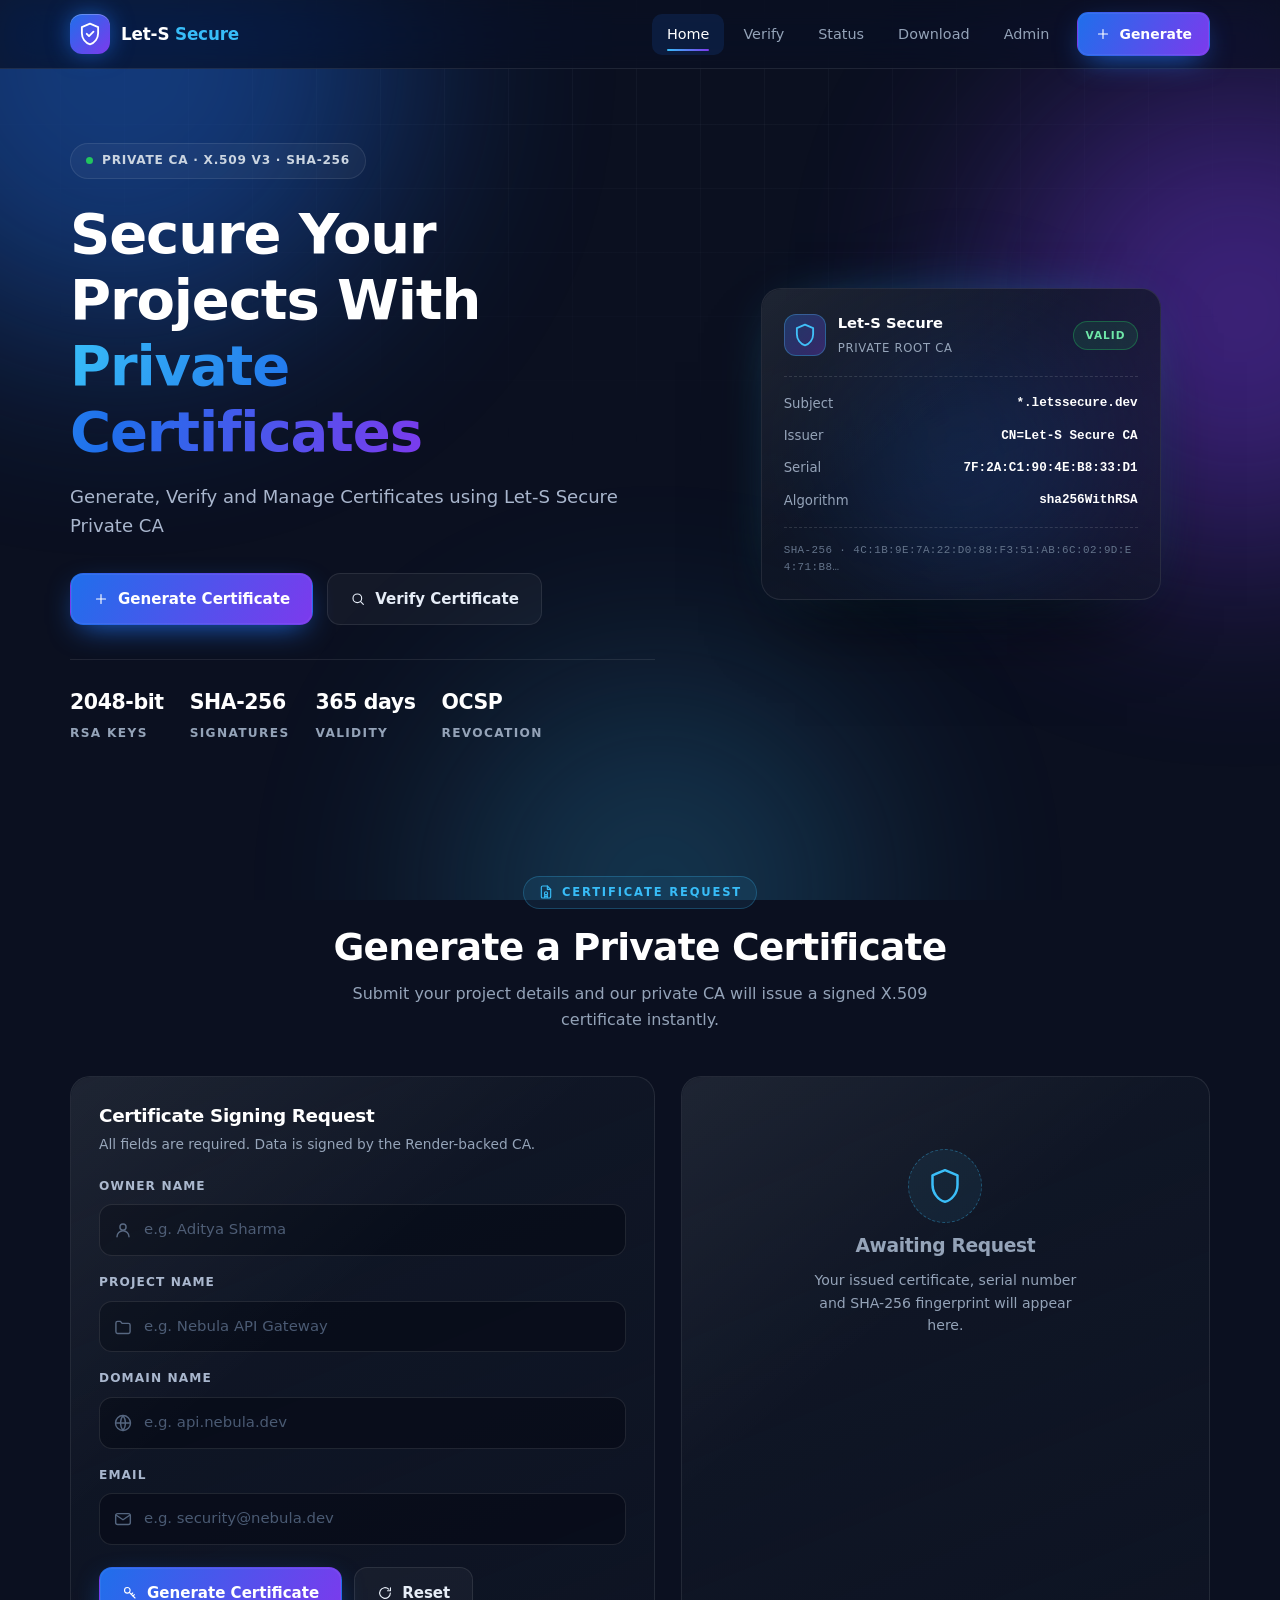
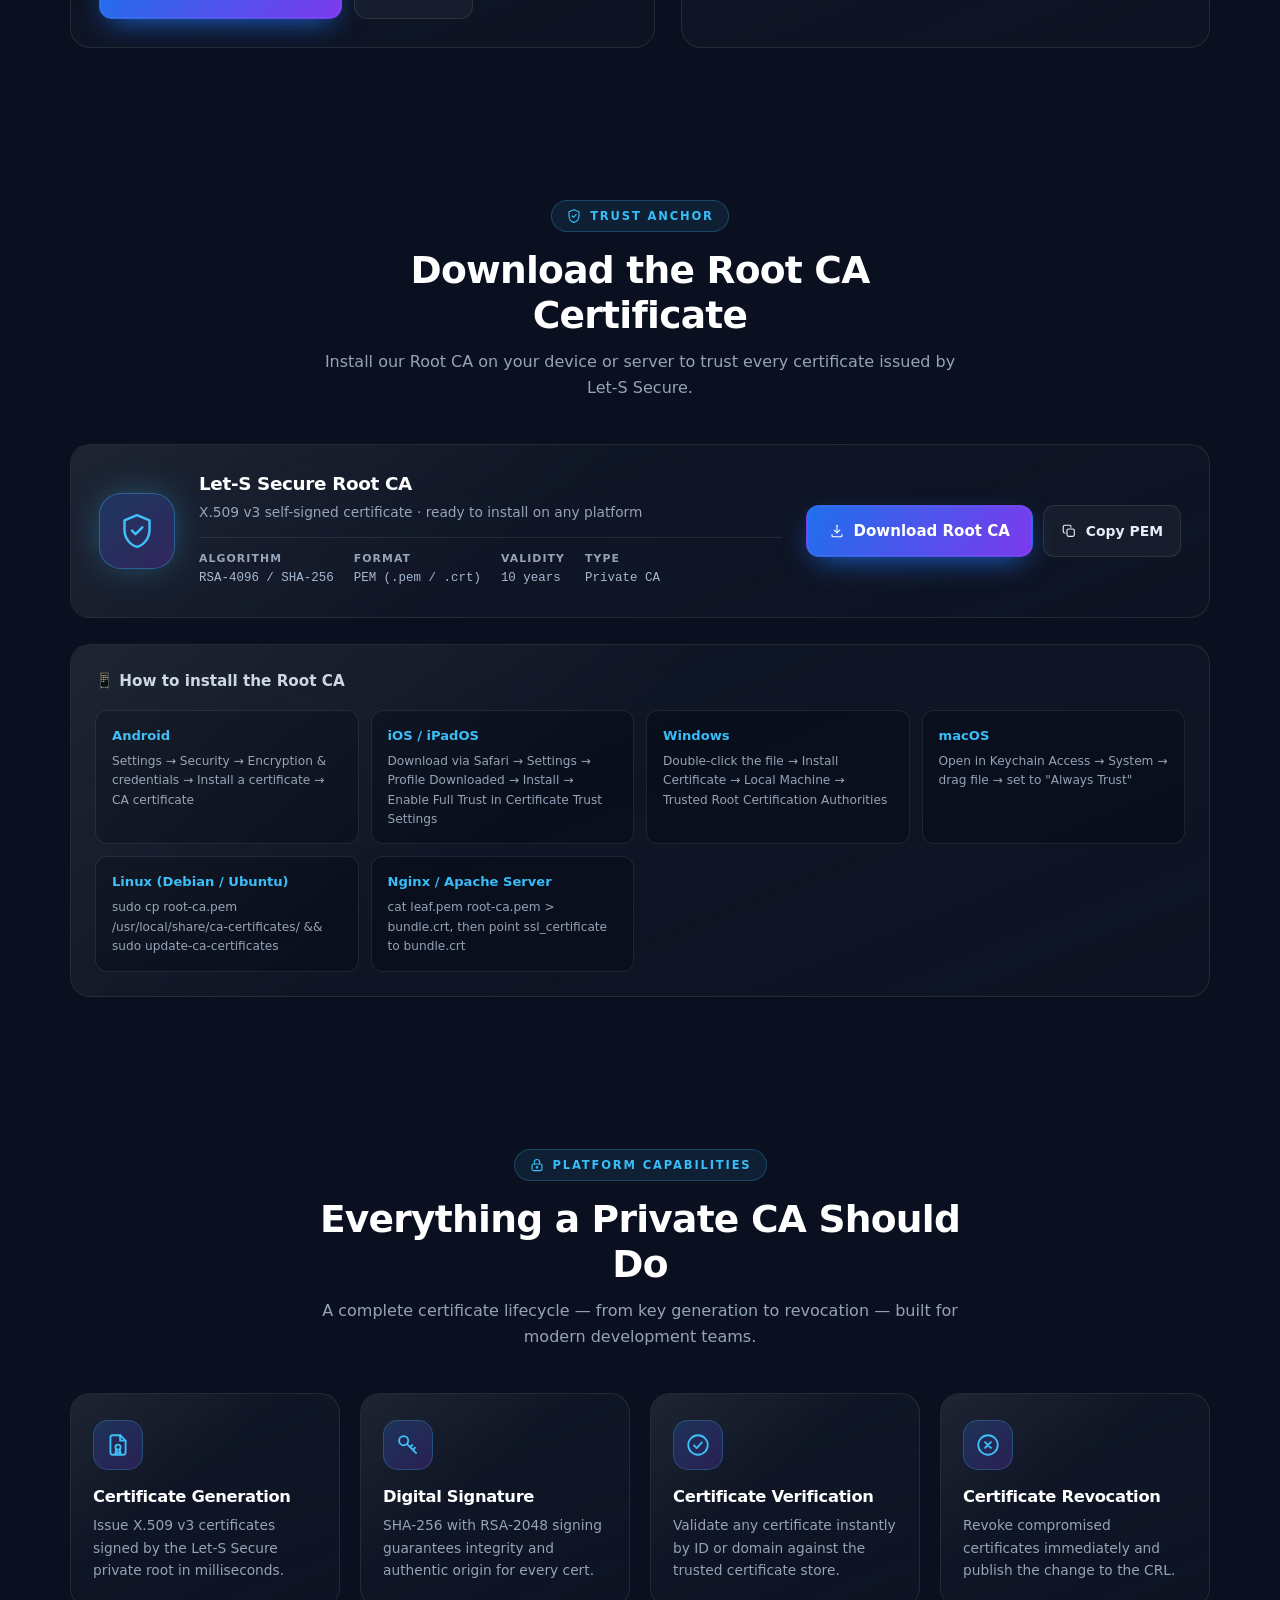
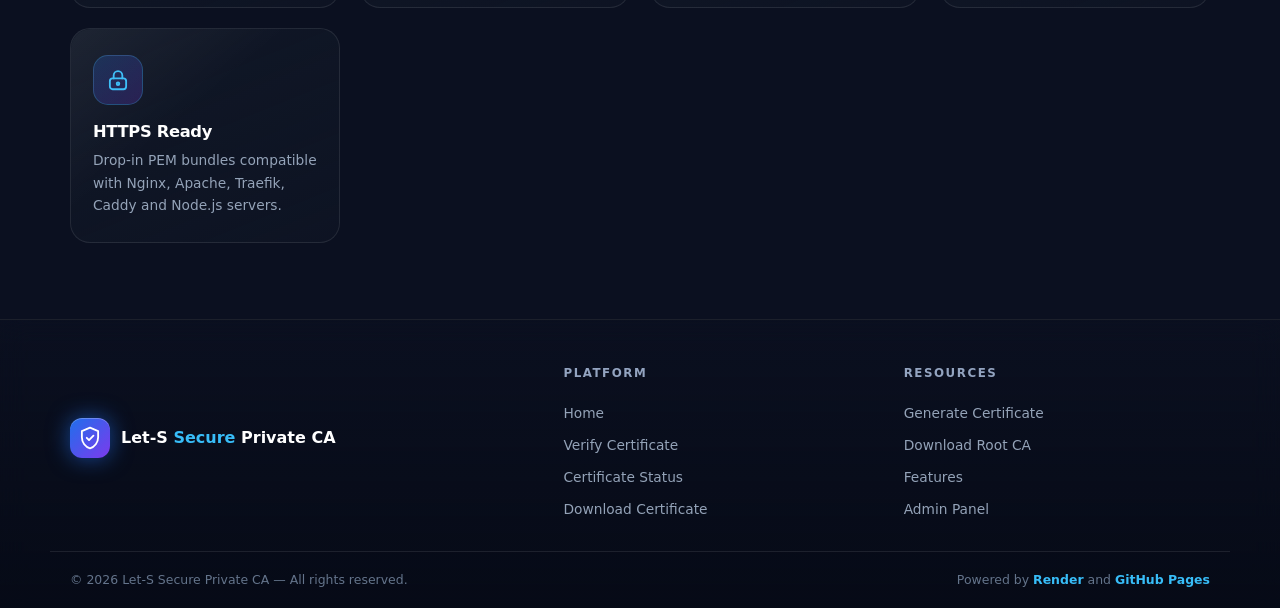
==== commit 18e139f0: "Update index.html" ====
--- a/index.html
+++ b/index.html
@@ -238,6 +238,103 @@
 .feature p{font-size:.86rem;color:var(--muted);line-height:1.62}
 .feature::before{content:"";position:absolute;top:0;left:22px;right:22px;height:1px;background:linear-gradient(90deg,transparent,rgba(56,189,248,.65),transparent);opacity:0;transition:opacity .45s}
 .feature:hover::before{opacity:1}
+
+/* ============================================================
+   ROOT CA DOWNLOAD SECTION
+   ============================================================ */
+.root-ca-card {
+  padding: 28px;
+  display: flex;
+  align-items: center;
+  gap: 24px;
+  flex-wrap: wrap;
+}
+.root-ca-icon {
+  width: 76px;
+  height: 76px;
+  border-radius: 22px;
+  display: grid;
+  place-items: center;
+  flex: none;
+  background: linear-gradient(140deg, rgba(31,111,235,.25), rgba(124,58,237,.25));
+  border: 1px solid rgba(56,189,248,.35);
+  color: var(--accent);
+  box-shadow: 0 0 40px -12px rgba(56,189,248,.7);
+  animation: rcPulse 3s ease-in-out infinite;
+}
+@keyframes rcPulse {
+  0%,100% { box-shadow: 0 0 40px -12px rgba(56,189,248,.7); }
+  50%     { box-shadow: 0 0 50px -8px rgba(56,189,248,.95); }
+}
+.root-ca-info { flex: 1; min-width: 220px; }
+.root-ca-info h3 { font-size: 1.15rem; margin-bottom: 6px; }
+.root-ca-info > p { color: var(--muted); font-size: .86rem; margin-bottom: 14px; }
+.root-ca-meta {
+  display: flex;
+  flex-wrap: wrap;
+  gap: 20px;
+  padding-top: 12px;
+  border-top: 1px solid var(--line);
+}
+.rc-meta-item { display: flex; flex-direction: column; gap: 2px; }
+.rc-key {
+  font-size: .68rem;
+  color: var(--muted);
+  text-transform: uppercase;
+  letter-spacing: .1em;
+  font-weight: 700;
+}
+.rc-val {
+  font-family: ui-monospace, SFMono-Regular, Menlo, Consolas, monospace;
+  font-size: .78rem;
+  color: #a5b7d1;
+}
+.root-ca-actions { display: flex; gap: 10px; flex-wrap: wrap; }
+
+.root-ca-install-hint {
+  margin-top: 26px;
+  padding: 24px;
+}
+.root-ca-install-hint h4 {
+  font-size: .95rem;
+  margin-bottom: 16px;
+  color: #cbd5e1;
+}
+.install-steps-grid {
+  display: grid;
+  gap: 12px;
+  grid-template-columns: repeat(auto-fit, minmax(220px, 1fr));
+}
+.install-step-card {
+  padding: 14px 16px;
+  border-radius: 12px;
+  background: rgba(8,12,24,.6);
+  border: 1px solid var(--line);
+  transition: border-color .25s, transform .25s;
+}
+.install-step-card:hover {
+  border-color: rgba(56,189,248,.4);
+  transform: translateY(-2px);
+}
+.install-step-card strong {
+  display: block;
+  font-size: .82rem;
+  margin-bottom: 6px;
+  color: var(--accent);
+}
+.install-step-card p {
+  font-size: .76rem;
+  color: var(--muted);
+  line-height: 1.6;
+  word-break: break-word;
+}
+
+@media (max-width: 640px) {
+  .root-ca-card { padding: 22px 18px; }
+  .root-ca-icon { width: 64px; height: 64px; border-radius: 18px; }
+  .root-ca-actions .btn { width: 100%; }
+  .root-ca-install-hint { padding: 20px 16px; }
+}
 
 /* Page head + tools */
 .page-head{padding:60px 0 8px;text-align:center}
@@ -509,6 +606,83 @@
       </section>
     </div>
 
+    <!-- ROOT CA DOWNLOAD SECTION -->
+    <div class="container">
+      <section class="section" id="trust-root">
+        <div class="section-head reveal">
+          <span class="eyebrow"><svg class="ic ic-sm"><use href="#i-shield-check"/></svg> Trust Anchor</span>
+          <h2>Download the Root CA Certificate</h2>
+          <p>Install our Root CA on your device or server to trust every certificate issued by Let-S Secure.</p>
+        </div>
+
+        <div class="root-ca-card glass reveal">
+          <div class="root-ca-icon">
+            <svg class="ic ic-xl"><use href="#i-shield-check"/></svg>
+          </div>
+          <div class="root-ca-info">
+            <h3>Let-S Secure Root CA</h3>
+            <p>X.509 v3 self-signed certificate · ready to install on any platform</p>
+            <div class="root-ca-meta">
+              <div class="rc-meta-item">
+                <span class="rc-key">Algorithm</span>
+                <span class="rc-val">RSA-4096 / SHA-256</span>
+              </div>
+              <div class="rc-meta-item">
+                <span class="rc-key">Format</span>
+                <span class="rc-val">PEM (.pem / .crt)</span>
+              </div>
+              <div class="rc-meta-item">
+                <span class="rc-key">Validity</span>
+                <span class="rc-val">10 years</span>
+              </div>
+              <div class="rc-meta-item">
+                <span class="rc-key">Type</span>
+                <span class="rc-val">Private CA</span>
+              </div>
+            </div>
+          </div>
+          <div class="root-ca-actions">
+            <button class="btn btn-primary" id="download-root-ca-btn">
+              <svg class="ic ic-sm"><use href="#i-download"/></svg> Download Root CA
+            </button>
+            <button class="btn btn-ghost btn-sm" id="copy-root-ca-btn">
+              <svg class="ic ic-sm"><use href="#i-copy"/></svg> Copy PEM
+            </button>
+          </div>
+        </div>
+
+        <div class="glass root-ca-install-hint reveal">
+          <h4>📱 How to install the Root CA</h4>
+          <div class="install-steps-grid">
+            <div class="install-step-card">
+              <strong>Android</strong>
+              <p>Settings → Security → Encryption &amp; credentials → Install a certificate → CA certificate</p>
+            </div>
+            <div class="install-step-card">
+              <strong>iOS / iPadOS</strong>
+              <p>Download via Safari → Settings → Profile Downloaded → Install → Enable Full Trust in Certificate Trust Settings</p>
+            </div>
+            <div class="install-step-card">
+              <strong>Windows</strong>
+              <p>Double-click the file → Install Certificate → Local Machine → Trusted Root Certification Authorities</p>
+            </div>
+            <div class="install-step-card">
+              <strong>macOS</strong>
+              <p>Open in Keychain Access → System → drag file → set to "Always Trust"</p>
+            </div>
+            <div class="install-step-card">
+              <strong>Linux (Debian / Ubuntu)</strong>
+              <p>sudo cp root-ca.pem /usr/local/share/ca-certificates/ &amp;&amp; sudo update-ca-certificates</p>
+            </div>
+            <div class="install-step-card">
+              <strong>Nginx / Apache Server</strong>
+              <p>cat leaf.pem root-ca.pem &gt; bundle.crt, then point ssl_certificate to bundle.crt</p>
+            </div>
+          </div>
+        </div>
+      </section>
+    </div>
+
     <!-- Features -->
     <div class="container">
       <section class="section" id="features">
@@ -688,6 +862,7 @@
     <div class="footer-col">
       <h4>Resources</h4>
       <a data-goto="home" data-anchor="#request">Generate Certificate</a>
+      <a data-goto="home" data-anchor="#trust-root">Download Root CA</a>
       <a data-goto="home" data-anchor="#features">Features</a>
       <a data-page="admin">Admin Panel</a>
     </div>
@@ -881,7 +1056,6 @@
     if (page === "status") refreshStatusList();
     if (page === "admin") renderAdminState();
 
-    // Prefill verify input from cache
     if (page === "verify") {
       const ids = getCachedCertIds();
       const vi = $("#verify-input");
@@ -916,7 +1090,7 @@
   }
 
   /* ==========================================================
-     NAVIGATION (data-goto, data-page, footer links)
+     NAVIGATION
      ========================================================== */
   document.addEventListener("click", (e) => {
     const gotoEl = e.target.closest("[data-goto]");
@@ -959,7 +1133,7 @@
   }
 
   /* ==========================================================
-     CERT CACHE (for UI convenience only)
+     CERT CACHE
      ========================================================== */
   const CACHE_KEY = "ls_cert_ids_v1";
   function getCachedCertIds() {
@@ -995,7 +1169,7 @@
   }
 
   /* ==========================================================
-     ISSUE CERTIFICATE (Home form → Render API)
+     ISSUE CERTIFICATE
      ========================================================== */
   const form = $("#cert-form");
   const resultBox = $("#issue-result");
@@ -1224,7 +1398,53 @@
   }
 
   /* ==========================================================
-     VERIFY PAGE → Render API
+     ROOT CA DOWNLOAD
+     ========================================================== */
+  const downloadRootCaBtn = $("#download-root-ca-btn");
+  const copyRootCaBtn = $("#copy-root-ca-btn");
+
+  async function fetchRootCaPem() {
+    const res = await fetch(API.rootCaPem, { cache: "no-store" });
+    if (!res.ok) {
+      let msg = "Root CA not available";
+      try { const j = await res.json(); msg = j.error || msg; } catch {}
+      throw new Error(msg);
+    }
+    return res.text();
+  }
+
+  if (downloadRootCaBtn) {
+    downloadRootCaBtn.addEventListener("click", async () => {
+      downloadRootCaBtn.disabled = true;
+      try {
+        const pem = await fetchRootCaPem();
+        downloadFile("lets-secure-root-ca.pem", pem);
+        toast("Downloaded Root CA certificate.", "ok");
+      } catch (err) {
+        toast("Download failed: " + err.message, "err");
+      } finally {
+        downloadRootCaBtn.disabled = false;
+      }
+    });
+  }
+
+  if (copyRootCaBtn) {
+    copyRootCaBtn.addEventListener("click", async () => {
+      copyRootCaBtn.disabled = true;
+      try {
+        const pem = await fetchRootCaPem();
+        const ok = await copyText(pem);
+        toast(ok ? "Root CA PEM copied to clipboard." : "Copy failed.", ok ? "ok" : "err");
+      } catch (err) {
+        toast("Could not fetch Root CA: " + err.message, "err");
+      } finally {
+        copyRootCaBtn.disabled = false;
+      }
+    });
+  }
+
+  /* ==========================================================
+     VERIFY PAGE
      ========================================================== */
   const verifyInput = $("#verify-input");
   const verifyBtn = $("#verify-btn");
@@ -1271,12 +1491,8 @@
       if (CERT_ID_RE.test(q)) {
         result = await api.verifyCert({ certId: q.toUpperCase() });
       } else if (DOMAIN_RE.test(q)) {
-        // Fall back to domain-based verification by looking up via public cert endpoint
-        // The backend exposes /api/certificates/domain/:domain
         const res = await fetch(`${API_BASE}/api/certificates/domain/${encodeURIComponent(q.toLowerCase())}`);
-        if (!res.ok) {
-          throw new Error("No certificate found for that domain");
-        }
+        if (!res.ok) throw new Error("No certificate found for that domain");
         const j = await res.json();
         cert = j.certificate;
         result = { valid: cert.status === "active", reason: cert.status === "active" ? "" : "Certificate " + cert.status };
@@ -1285,7 +1501,6 @@
       }
 
       if (!cert && result && result.valid !== undefined) {
-        // fetch metadata for display
         const idMatch = q.match(CERT_ID_RE);
         if (idMatch) {
           try {
@@ -1355,7 +1570,7 @@
   });
 
   /* ==========================================================
-     STATUS PAGE → Render API
+     STATUS PAGE
      ========================================================== */
   const statusInput = $("#status-input");
   const statusBtn = $("#status-btn");
@@ -1438,7 +1653,6 @@
   async function refreshStatusList() {
     if (!statusList) return;
     statusList.innerHTML = '<div class="empty-state"><span class="spinner" style="display:inline-block;margin-right:8px;vertical-align:middle"></span>Loading certificates…</div>';
-    // The public API has no list endpoint, so we only show cached IDs.
     const ids = getCachedCertIds();
     if (!ids.length) {
       statusList.innerHTML = '<div class="empty-state">No certificates issued from this browser yet. Generate one from the Home page.</div>';
@@ -1475,7 +1689,7 @@
   }
 
   /* ==========================================================
-     DOWNLOAD PAGE → Render API
+     DOWNLOAD PAGE
      ========================================================== */
   const downloadInput = $("#download-input");
   const downloadBtn = $("#download-btn");
@@ -1730,7 +1944,6 @@
   initReveal();
   render(parseHash());
 
-  // Prefill placeholders with cached IDs
   const cachedIds = getCachedCertIds();
   if (cachedIds.length && verifyInput) {
     verifyInput.placeholder = "Try: " + cachedIds[0];
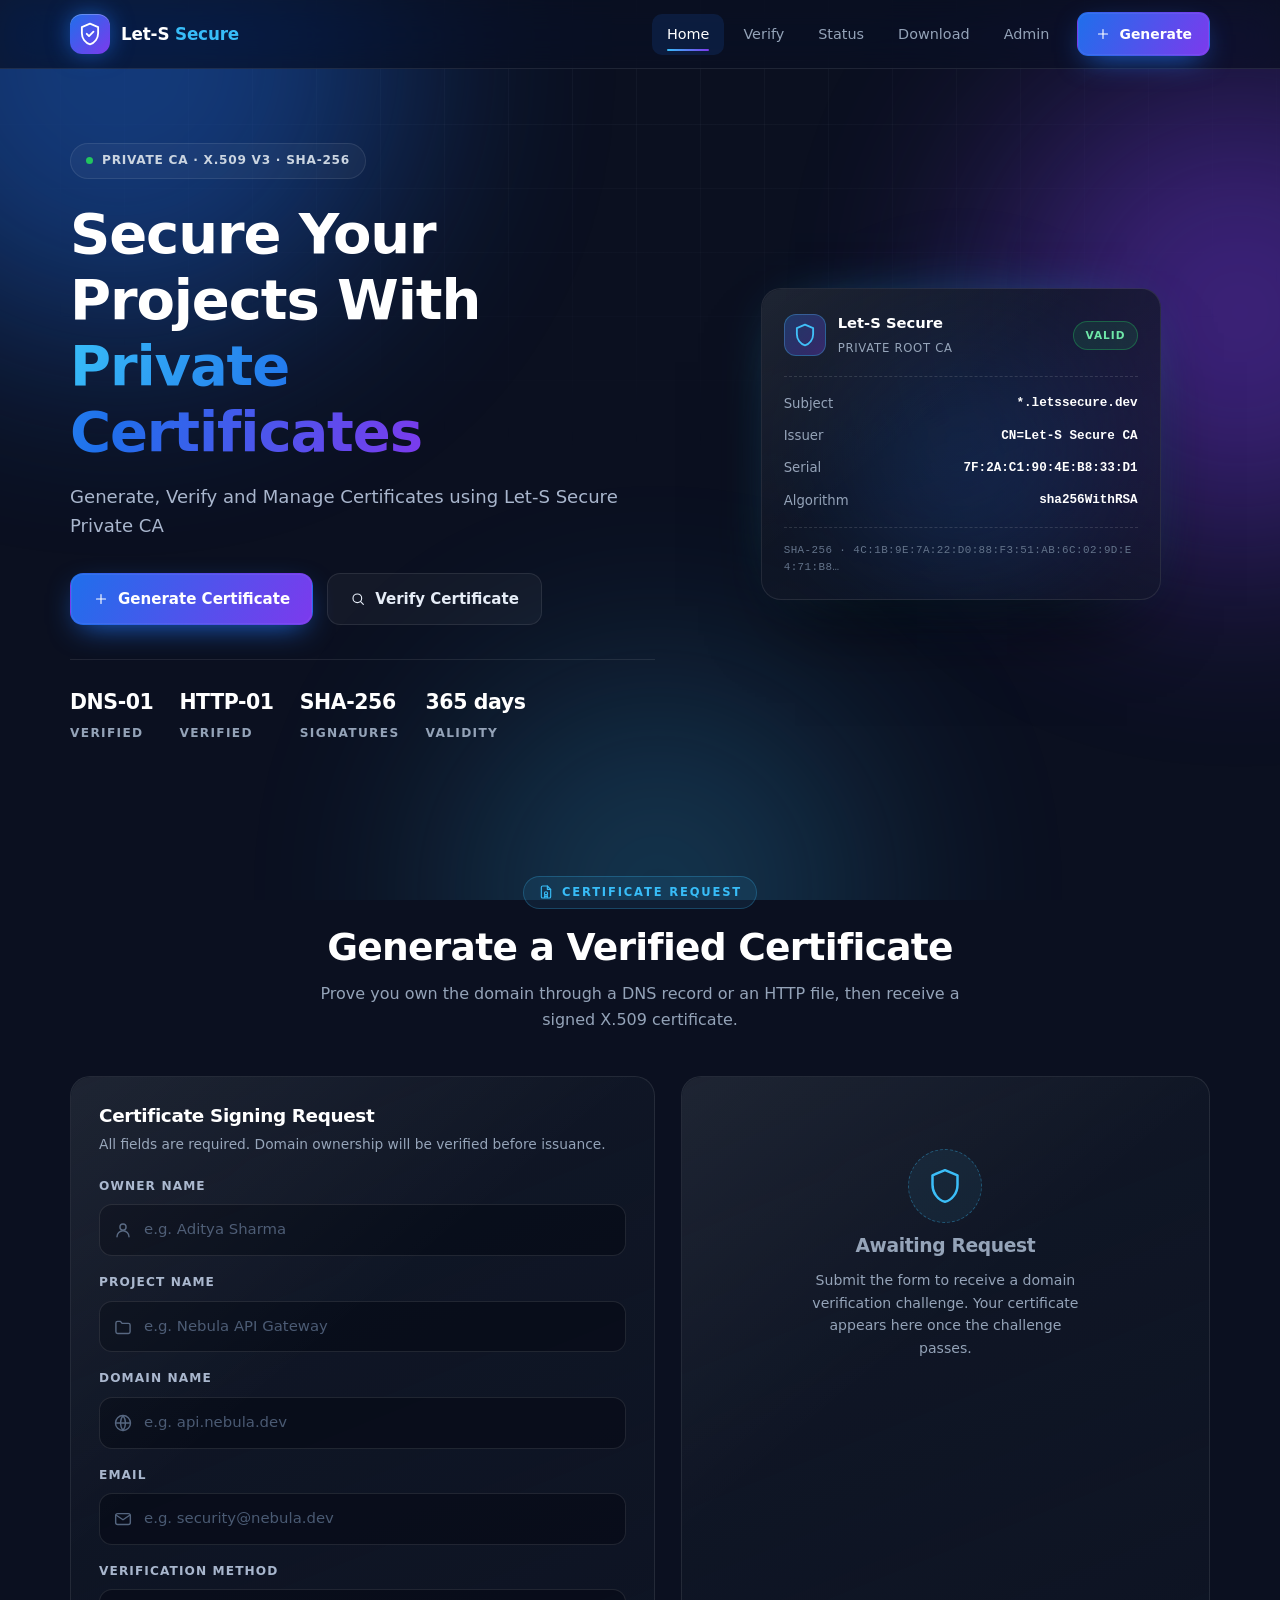
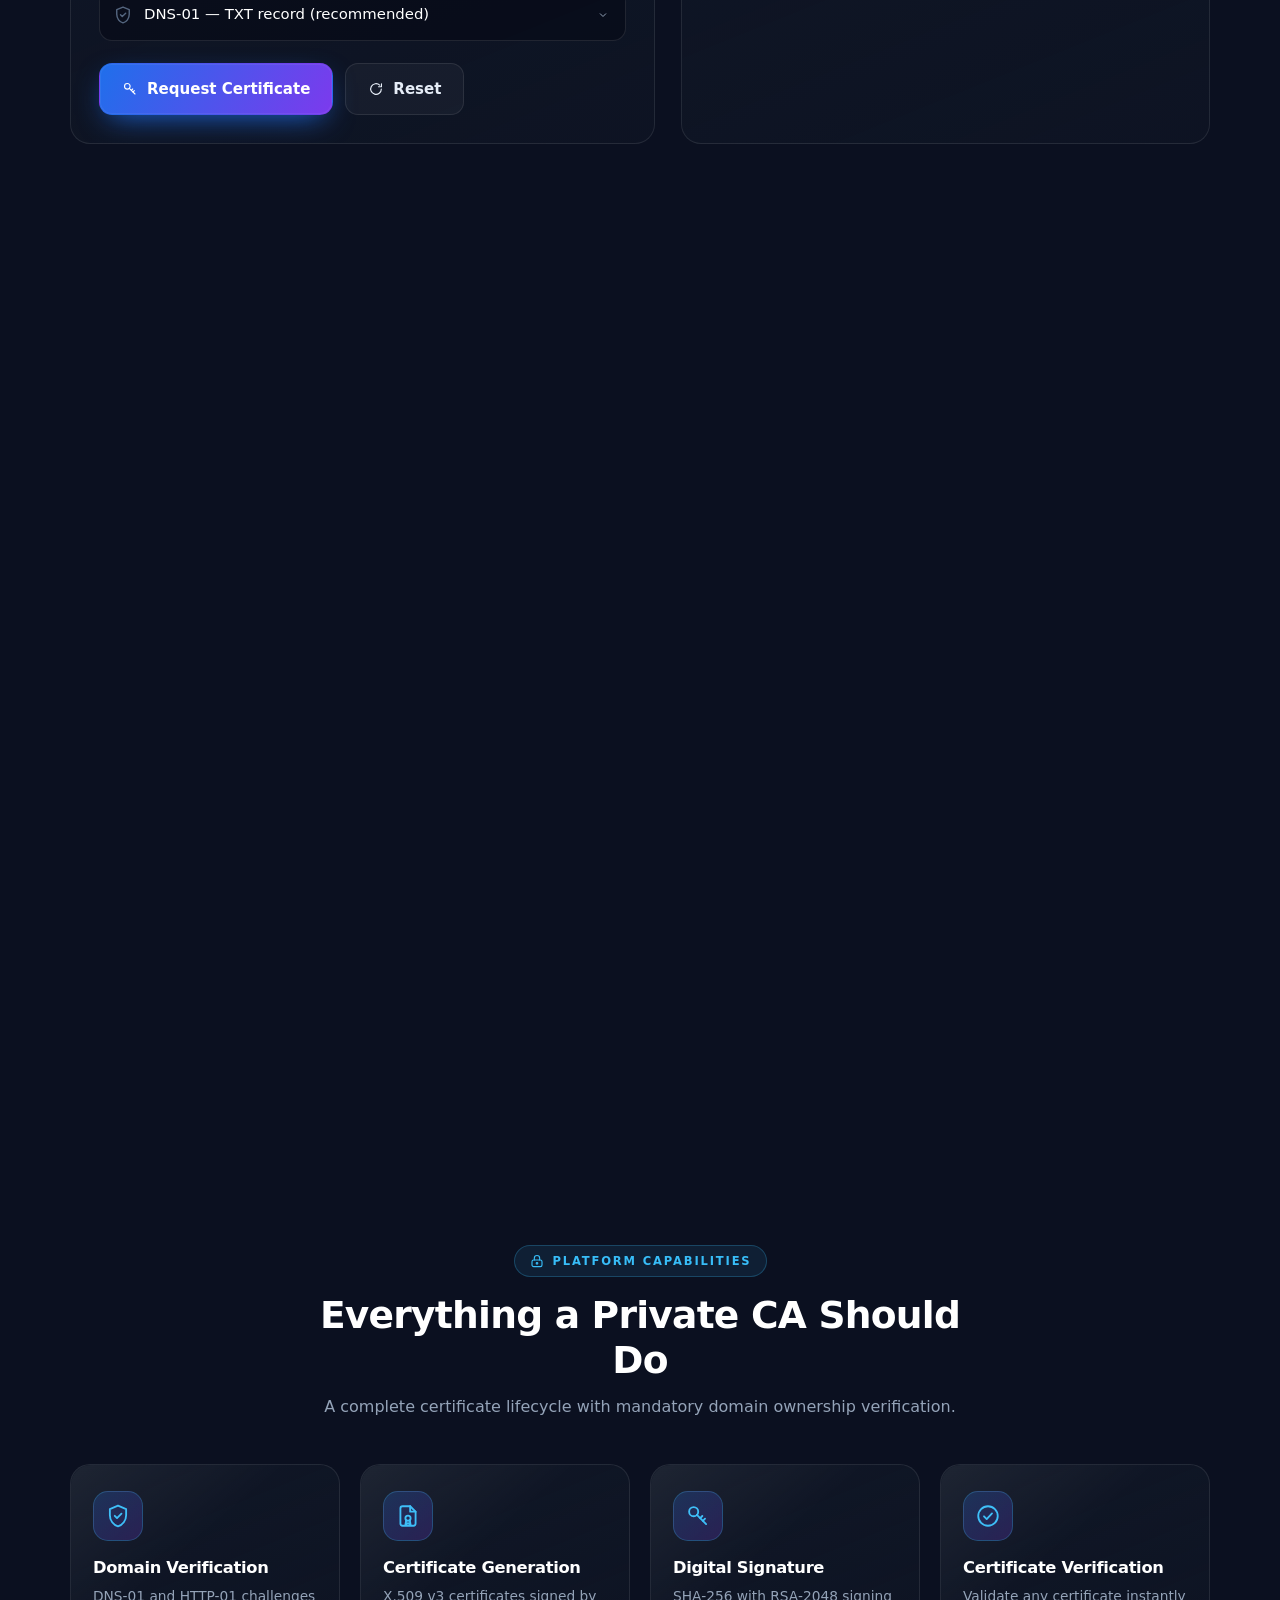
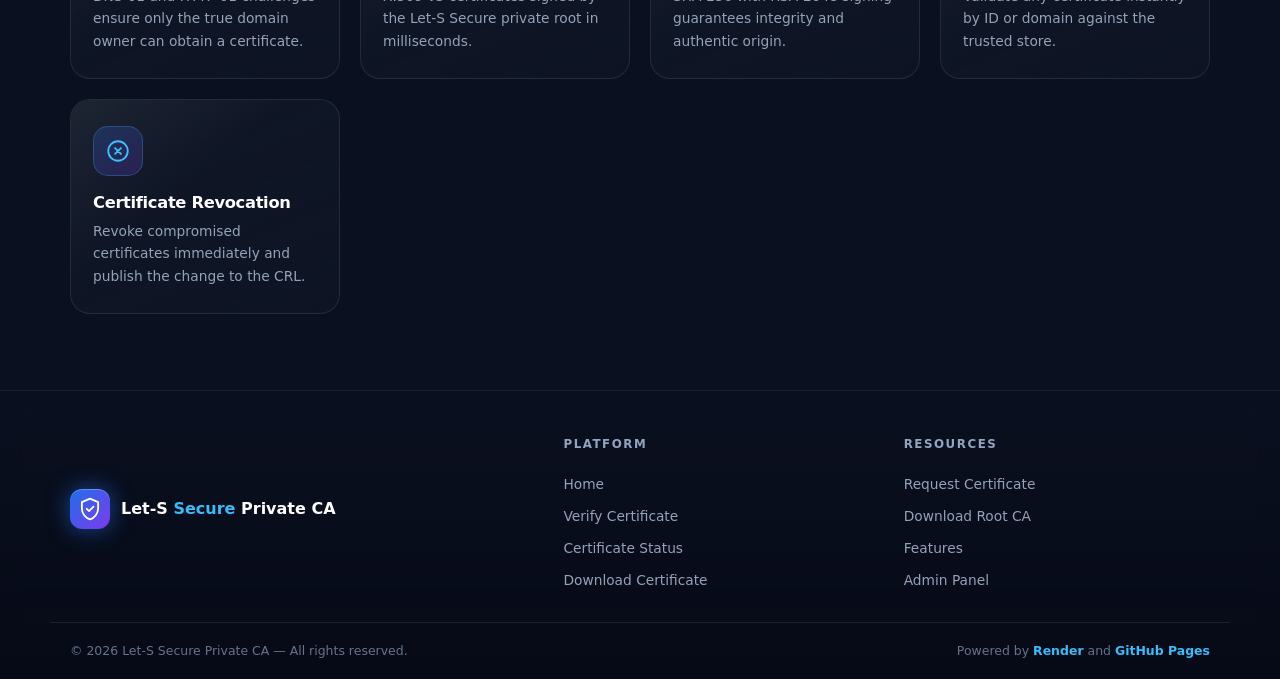
==== commit fa65f2cc: "Update index.html" ====
--- a/index.html
+++ b/index.html
@@ -32,15 +32,9 @@
 html{scroll-behavior:smooth}
 body{
   font-family:"Inter",ui-sans-serif,system-ui,-apple-system,"Segoe UI",Roboto,Helvetica,Arial,sans-serif;
-  background:var(--bg);
-  color:var(--text);
-  line-height:1.6;
-  min-height:100vh;
-  display:flex;
-  flex-direction:column;
-  overflow-x:hidden;
-  -webkit-font-smoothing:antialiased;
-  text-rendering:optimizeLegibility;
+  background:var(--bg);color:var(--text);line-height:1.6;min-height:100vh;
+  display:flex;flex-direction:column;overflow-x:hidden;
+  -webkit-font-smoothing:antialiased;text-rendering:optimizeLegibility;
 }
 img,svg{display:block;max-width:100%}
 button,input,select,textarea{font:inherit;color:inherit}
@@ -82,10 +76,9 @@
 .section{padding:76px 0}
 .section-head{max-width:660px;margin:0 auto 44px;text-align:center}
 .eyebrow{
-  display:inline-flex;align-items:center;gap:8px;
-  font-size:.72rem;font-weight:700;letter-spacing:.16em;text-transform:uppercase;
-  color:var(--accent);background:rgba(56,189,248,.09);
-  border:1px solid rgba(56,189,248,.25);
+  display:inline-flex;align-items:center;gap:8px;font-size:.72rem;font-weight:700;
+  letter-spacing:.16em;text-transform:uppercase;color:var(--accent);
+  background:rgba(56,189,248,.09);border:1px solid rgba(56,189,248,.25);
   padding:6px 14px;border-radius:999px;margin-bottom:16px;
 }
 h1,h2,h3{line-height:1.18;letter-spacing:-.02em;font-weight:800}
@@ -99,7 +92,6 @@
 }
 .glass::after{content:"";position:absolute;inset:0;border-radius:inherit;pointer-events:none;background:linear-gradient(140deg,rgba(255,255,255,.07),transparent 42%);opacity:.85}
 
-/* Icons */
 .ic{width:20px;height:20px;flex:none;fill:none;stroke:currentColor;stroke-width:1.7;stroke-linecap:round;stroke-linejoin:round}
 .ic-sm{width:16px;height:16px}
 .ic-lg{width:26px;height:26px}
@@ -108,11 +100,7 @@
 /* ============================================================
    HEADER
    ============================================================ */
-.site-header{
-  position:sticky;top:0;z-index:120;background:rgba(11,16,32,.72);
-  -webkit-backdrop-filter:blur(18px) saturate(160%);backdrop-filter:blur(18px) saturate(160%);
-  border-bottom:1px solid var(--line);
-}
+.site-header{position:sticky;top:0;z-index:120;background:rgba(11,16,32,.72);-webkit-backdrop-filter:blur(18px) saturate(160%);backdrop-filter:blur(18px) saturate(160%);border-bottom:1px solid var(--line)}
 .nav{max-width:var(--max);margin-inline:auto;padding:12px 20px;display:flex;align-items:center;justify-content:space-between;gap:16px;position:relative}
 .brand{display:flex;align-items:center;gap:11px;font-weight:800;font-size:1.05rem;letter-spacing:-.01em}
 .brand-mark{width:40px;height:40px;border-radius:12px;display:grid;place-items:center;background:linear-gradient(135deg,var(--primary),var(--secondary));color:#fff;box-shadow:0 0 22px rgba(31,111,235,.6),inset 0 1px 0 rgba(255,255,255,.25);transition:transform .4s var(--ease),box-shadow .4s var(--ease)}
@@ -150,6 +138,8 @@
 .btn-ghost:hover{transform:translateY(-3px);border-color:rgba(56,189,248,.55);background:rgba(56,189,248,.1);box-shadow:0 14px 34px -16px rgba(56,189,248,.9)}
 .btn-danger{background:rgba(239,68,68,.12);border-color:rgba(239,68,68,.42);color:#fca5a5}
 .btn-danger:hover{background:rgba(239,68,68,.22);transform:translateY(-3px);box-shadow:0 14px 34px -16px rgba(239,68,68,.9)}
+.btn-success{background:rgba(34,197,94,.14);border-color:rgba(34,197,94,.45);color:#86efac}
+.btn-success:hover{background:rgba(34,197,94,.24);transform:translateY(-3px)}
 .btn[disabled]{opacity:.5;pointer-events:none}
 
 /* Hero */
@@ -178,6 +168,7 @@
 .chip-ok{color:#6ee7a8;background:rgba(34,197,94,.12);border:1px solid rgba(34,197,94,.35)}
 .chip-bad{color:#fca5a5;background:rgba(239,68,68,.12);border:1px solid rgba(239,68,68,.35)}
 .chip-warn{color:#fcd34d;background:rgba(245,158,11,.12);border:1px solid rgba(245,158,11,.35)}
+.chip-info{color:var(--accent);background:rgba(56,189,248,.12);border:1px solid rgba(56,189,248,.35)}
 .cert-mock-body{padding:16px 0;display:grid;gap:11px}
 .kv{display:flex;justify-content:space-between;gap:14px;font-size:.83rem;align-items:center}
 .kv span{color:var(--muted)}
@@ -194,6 +185,7 @@
 .input-wrap{position:relative;display:flex;align-items:center}
 .input-wrap .ic{position:absolute;left:14px;color:#54657f;pointer-events:none;transition:color .25s}
 .field input,.field select{width:100%;padding:13px 15px 13px 44px;border-radius:13px;background:rgba(8,12,24,.72);border:1px solid rgba(255,255,255,.1);color:#fff;font-size:.93rem;transition:border-color .25s,box-shadow .25s,background .25s}
+.field select{padding-left:44px;appearance:none;background-image:url("data:image/svg+xml;utf8,<svg xmlns='http://www.w3.org/2000/svg' width='12' height='12' viewBox='0 0 24 24' fill='none' stroke='%2394a3b8' stroke-width='2'><polyline points='6 9 12 15 18 9'/></svg>");background-repeat:no-repeat;background-position:right 16px center}
 .field input::placeholder{color:#4a5a73}
 .field input:focus,.field select:focus{outline:none;border-color:var(--accent);background:rgba(8,12,24,.95);box-shadow:0 0 0 4px rgba(56,189,248,.14),0 0 22px -8px rgba(56,189,248,.85)}
 .input-wrap:focus-within .ic{color:var(--accent)}
@@ -213,7 +205,7 @@
 .issued-head h3{font-size:1.08rem}
 .issued-head p{font-size:.8rem;color:var(--muted)}
 .data-list{display:grid;gap:1px;background:rgba(255,255,255,.06);border-radius:14px;overflow:hidden;margin-bottom:20px}
-.data-row{display:flex;justify-content:space-between;gap:14px;align-items:center;background:rgba(11,16,32,.72);padding:12px 15px;font-size:.83rem}
+.data-row{display:flex;justify-content:space-between;gap:14px;align-items:center;background:rgba(11,16,32,.72);padding:12px 15px;font-size:.83rem;flex-wrap:wrap}
 .data-row .k{color:var(--muted);flex:none}
 .data-row .v{font-family:ui-monospace,SFMono-Regular,Menlo,Consolas,monospace;font-size:.78rem;text-align:right;word-break:break-all}
 .mono{font-family:ui-monospace,SFMono-Regular,Menlo,Consolas,monospace}
@@ -228,6 +220,31 @@
 .spinner{width:14px;height:14px;border-radius:50%;border:2px solid rgba(56,189,248,.28);border-top-color:var(--accent);animation:spin .7s linear infinite;display:inline-block}
 @keyframes spin{to{transform:rotate(360deg)}}
 
+/* Challenge panel */
+.challenge-panel{padding:6px 0}
+.challenge-panel .c-head{display:flex;align-items:center;gap:14px;margin-bottom:20px;flex-wrap:wrap}
+.challenge-panel .c-icon{width:52px;height:52px;border-radius:50%;display:grid;place-items:center;flex:none;background:rgba(56,189,248,.13);border:1px solid rgba(56,189,248,.4);color:var(--accent);box-shadow:0 0 30px -8px rgba(56,189,248,.75)}
+.challenge-panel .c-head h3{font-size:1.05rem}
+.challenge-panel .c-head p{font-size:.83rem;color:var(--muted)}
+
+.challenge-instruction{padding:16px;border-radius:14px;background:rgba(8,12,24,.72);border:1px solid rgba(56,189,248,.25);margin-bottom:18px}
+.challenge-instruction .label{font-size:.72rem;letter-spacing:.08em;text-transform:uppercase;color:var(--muted);font-weight:700;margin-bottom:8px}
+.challenge-instruction .value{font-family:ui-monospace,SFMono-Regular,Menlo,Consolas,monospace;font-size:.83rem;color:#8fb7e0;word-break:break-all;line-height:1.6}
+
+.record-table{display:grid;gap:1px;background:rgba(255,255,255,.06);border-radius:12px;overflow:hidden;margin-bottom:16px}
+.record-row{display:flex;justify-content:space-between;gap:14px;align-items:center;background:rgba(11,16,32,.72);padding:11px 14px;font-size:.8rem;flex-wrap:wrap}
+.record-row .k{color:var(--muted);flex:none;font-size:.72rem;letter-spacing:.08em;text-transform:uppercase;font-weight:700}
+.record-row .v{font-family:ui-monospace,SFMono-Regular,Menlo,Consolas,monospace;font-size:.78rem;color:#a5b7d1;text-align:right;word-break:break-all;flex:1;min-width:120px}
+
+.challenge-timer{display:flex;align-items:center;gap:10px;font-size:.82rem;color:var(--muted);margin-bottom:18px}
+.challenge-timer b{color:var(--accent);font-family:ui-monospace,SFMono-Regular,Menlo,Consolas,monospace;font-size:.92rem}
+
+.challenge-hint{padding:14px 16px;border-radius:12px;background:rgba(56,189,248,.06);border:1px solid rgba(56,189,248,.2);font-size:.8rem;color:#a9b6cd;line-height:1.65;margin-bottom:18px}
+.challenge-hint b{color:var(--accent)}
+
+.challenge-error{padding:14px 16px;border-radius:12px;background:rgba(239,68,68,.08);border:1px solid rgba(239,68,68,.35);font-size:.82rem;color:#fca5a5;line-height:1.6;margin-bottom:16px;word-break:break-word}
+.challenge-error strong{display:block;margin-bottom:4px;color:#fecaca}
+
 /* Features */
 .features-grid{display:grid;gap:20px;grid-template-columns:repeat(auto-fit,minmax(232px,1fr))}
 .feature{padding:26px 22px;transition:transform .45s var(--ease),border-color .45s,box-shadow .45s}
@@ -239,104 +256,27 @@
 .feature::before{content:"";position:absolute;top:0;left:22px;right:22px;height:1px;background:linear-gradient(90deg,transparent,rgba(56,189,248,.65),transparent);opacity:0;transition:opacity .45s}
 .feature:hover::before{opacity:1}
 
-/* ============================================================
-   ROOT CA DOWNLOAD SECTION
-   ============================================================ */
-.root-ca-card {
-  padding: 28px;
-  display: flex;
-  align-items: center;
-  gap: 24px;
-  flex-wrap: wrap;
-}
-.root-ca-icon {
-  width: 76px;
-  height: 76px;
-  border-radius: 22px;
-  display: grid;
-  place-items: center;
-  flex: none;
-  background: linear-gradient(140deg, rgba(31,111,235,.25), rgba(124,58,237,.25));
-  border: 1px solid rgba(56,189,248,.35);
-  color: var(--accent);
-  box-shadow: 0 0 40px -12px rgba(56,189,248,.7);
-  animation: rcPulse 3s ease-in-out infinite;
-}
-@keyframes rcPulse {
-  0%,100% { box-shadow: 0 0 40px -12px rgba(56,189,248,.7); }
-  50%     { box-shadow: 0 0 50px -8px rgba(56,189,248,.95); }
-}
-.root-ca-info { flex: 1; min-width: 220px; }
-.root-ca-info h3 { font-size: 1.15rem; margin-bottom: 6px; }
-.root-ca-info > p { color: var(--muted); font-size: .86rem; margin-bottom: 14px; }
-.root-ca-meta {
-  display: flex;
-  flex-wrap: wrap;
-  gap: 20px;
-  padding-top: 12px;
-  border-top: 1px solid var(--line);
-}
-.rc-meta-item { display: flex; flex-direction: column; gap: 2px; }
-.rc-key {
-  font-size: .68rem;
-  color: var(--muted);
-  text-transform: uppercase;
-  letter-spacing: .1em;
-  font-weight: 700;
-}
-.rc-val {
-  font-family: ui-monospace, SFMono-Regular, Menlo, Consolas, monospace;
-  font-size: .78rem;
-  color: #a5b7d1;
-}
-.root-ca-actions { display: flex; gap: 10px; flex-wrap: wrap; }
-
-.root-ca-install-hint {
-  margin-top: 26px;
-  padding: 24px;
-}
-.root-ca-install-hint h4 {
-  font-size: .95rem;
-  margin-bottom: 16px;
-  color: #cbd5e1;
-}
-.install-steps-grid {
-  display: grid;
-  gap: 12px;
-  grid-template-columns: repeat(auto-fit, minmax(220px, 1fr));
-}
-.install-step-card {
-  padding: 14px 16px;
-  border-radius: 12px;
-  background: rgba(8,12,24,.6);
-  border: 1px solid var(--line);
-  transition: border-color .25s, transform .25s;
-}
-.install-step-card:hover {
-  border-color: rgba(56,189,248,.4);
-  transform: translateY(-2px);
-}
-.install-step-card strong {
-  display: block;
-  font-size: .82rem;
-  margin-bottom: 6px;
-  color: var(--accent);
-}
-.install-step-card p {
-  font-size: .76rem;
-  color: var(--muted);
-  line-height: 1.6;
-  word-break: break-word;
-}
-
-@media (max-width: 640px) {
-  .root-ca-card { padding: 22px 18px; }
-  .root-ca-icon { width: 64px; height: 64px; border-radius: 18px; }
-  .root-ca-actions .btn { width: 100%; }
-  .root-ca-install-hint { padding: 20px 16px; }
-}
-
-/* Page head + tools */
+/* Root CA download section */
+.root-ca-card{padding:28px;display:flex;align-items:center;gap:24px;flex-wrap:wrap}
+.root-ca-icon{width:76px;height:76px;border-radius:22px;display:grid;place-items:center;flex:none;background:linear-gradient(140deg,rgba(31,111,235,.25),rgba(124,58,237,.25));border:1px solid rgba(56,189,248,.35);color:var(--accent);box-shadow:0 0 40px -12px rgba(56,189,248,.7);animation:rcPulse 3s ease-in-out infinite}
+@keyframes rcPulse{0%,100%{box-shadow:0 0 40px -12px rgba(56,189,248,.7)}50%{box-shadow:0 0 50px -8px rgba(56,189,248,.95)}}
+.root-ca-info{flex:1;min-width:220px}
+.root-ca-info h3{font-size:1.15rem;margin-bottom:6px}
+.root-ca-info>p{color:var(--muted);font-size:.86rem;margin-bottom:14px}
+.root-ca-meta{display:flex;flex-wrap:wrap;gap:20px;padding-top:12px;border-top:1px solid var(--line)}
+.rc-meta-item{display:flex;flex-direction:column;gap:2px}
+.rc-key{font-size:.68rem;color:var(--muted);text-transform:uppercase;letter-spacing:.1em;font-weight:700}
+.rc-val{font-family:ui-monospace,SFMono-Regular,Menlo,Consolas,monospace;font-size:.78rem;color:#a5b7d1}
+.root-ca-actions{display:flex;gap:10px;flex-wrap:wrap}
+.root-ca-install-hint{margin-top:26px;padding:24px}
+.root-ca-install-hint h4{font-size:.95rem;margin-bottom:16px;color:#cbd5e1}
+.install-steps-grid{display:grid;gap:12px;grid-template-columns:repeat(auto-fit,minmax(220px,1fr))}
+.install-step-card{padding:14px 16px;border-radius:12px;background:rgba(8,12,24,.6);border:1px solid var(--line);transition:border-color .25s,transform .25s}
+.install-step-card:hover{border-color:rgba(56,189,248,.4);transform:translateY(-2px)}
+.install-step-card strong{display:block;font-size:.82rem;margin-bottom:6px;color:var(--accent)}
+.install-step-card p{font-size:.76rem;color:var(--muted);line-height:1.6;word-break:break-word}
+
+/* Page heads */
 .page-head{padding:60px 0 8px;text-align:center}
 .page-head h1{font-size:clamp(1.75rem,4.2vw,2.6rem);margin-bottom:12px}
 .page-head p{color:var(--muted);max-width:590px;margin-inline:auto;font-size:.98rem}
@@ -441,6 +381,12 @@
   .footer-bottom{justify-content:center;text-align:center}
   .toast-wrap{left:16px;right:16px;justify-items:stretch}
   .toast{max-width:none}
+  .root-ca-card{padding:22px 18px}
+  .root-ca-icon{width:64px;height:64px;border-radius:18px}
+  .root-ca-actions .btn{width:100%}
+  .root-ca-install-hint{padding:20px 16px}
+  .record-row{flex-direction:column;align-items:flex-start;gap:6px}
+  .record-row .v{text-align:left}
 }
 @media (prefers-reduced-motion:reduce){
   *,*::before,*::after{animation-duration:.001ms!important;animation-iteration-count:1!important;transition-duration:.001ms!important}
@@ -500,7 +446,7 @@
       <a class="nav-link" href="#/verify" data-page="verify">Verify</a>
       <a class="nav-link" href="#/status" data-page="status">Status</a>
       <a class="nav-link" href="#/download" data-page="download">Download</a>
-      <a class="nav-link" href="#/admin" data-page="admin" id="admin-nav-link">Admin</a>
+      <a class="nav-link" href="#/admin" data-page="admin">Admin</a>
       <button class="btn btn-primary btn-sm nav-cta" data-goto="home" data-anchor="#request">
         <svg class="ic ic-sm"><use href="#i-plus"/></svg> Generate
       </button>
@@ -529,10 +475,10 @@
             </button>
           </div>
           <div class="trust">
-            <div class="trust-item"><strong>2048-bit</strong><span>RSA Keys</span></div>
+            <div class="trust-item"><strong>DNS-01</strong><span>Verified</span></div>
+            <div class="trust-item"><strong>HTTP-01</strong><span>Verified</span></div>
             <div class="trust-item"><strong>SHA-256</strong><span>Signatures</span></div>
             <div class="trust-item"><strong>365 days</strong><span>Validity</span></div>
-            <div class="trust-item"><strong>OCSP</strong><span>Revocation</span></div>
           </div>
         </div>
         <div class="hero-visual reveal">
@@ -559,13 +505,13 @@
       <section class="section" id="request">
         <div class="section-head reveal">
           <span class="eyebrow"><svg class="ic ic-sm"><use href="#i-cert"/></svg> Certificate Request</span>
-          <h2>Generate a Private Certificate</h2>
-          <p>Submit your project details and our private CA will issue a signed X.509 certificate instantly.</p>
+          <h2>Generate a Verified Certificate</h2>
+          <p>Prove you own the domain through a DNS record or an HTTP file, then receive a signed X.509 certificate.</p>
         </div>
         <div class="request-grid">
           <form class="glass form-card reveal" id="cert-form" novalidate>
             <h3>Certificate Signing Request</h3>
-            <p class="sub">All fields are required. Data is signed by the Render-backed CA.</p>
+            <p class="sub">All fields are required. Domain ownership will be verified before issuance.</p>
             <div class="field" data-field="owner">
               <label for="f-owner">Owner Name</label>
               <div class="input-wrap"><svg class="ic"><use href="#i-user"/></svg><input id="f-owner" name="owner" type="text" placeholder="e.g. Aditya Sharma" autocomplete="name" /></div>
@@ -586,9 +532,18 @@
               <div class="input-wrap"><svg class="ic"><use href="#i-mail"/></svg><input id="f-email" name="email" type="email" placeholder="e.g. security@nebula.dev" autocomplete="email" /></div>
               <span class="err">Enter a valid email address.</span>
             </div>
+            <div class="field" data-field="method">
+              <label for="f-method">Verification Method</label>
+              <div class="input-wrap"><svg class="ic"><use href="#i-shield-check"/></svg>
+                <select id="f-method" name="method">
+                  <option value="dns-01" selected>DNS-01 — TXT record (recommended)</option>
+                  <option value="http-01">HTTP-01 — Well-known file</option>
+                </select>
+              </div>
+            </div>
             <div class="form-actions">
               <button type="submit" class="btn btn-primary" id="issue-btn">
-                <svg class="ic ic-sm"><use href="#i-key"/></svg> Generate Certificate
+                <svg class="ic ic-sm"><use href="#i-key"/></svg> Request Certificate
               </button>
               <button type="reset" class="btn btn-ghost">
                 <svg class="ic ic-sm"><use href="#i-refresh"/></svg> Reset
@@ -599,7 +554,7 @@
             <div class="result-empty">
               <div class="ring"><svg class="ic ic-xl"><use href="#i-shield"/></svg></div>
               <h3>Awaiting Request</h3>
-              <p>Your issued certificate, serial number and SHA-256 fingerprint will appear here.</p>
+              <p>Submit the form to receive a domain verification challenge. Your certificate appears here once the challenge passes.</p>
             </div>
           </aside>
         </div>
@@ -616,29 +571,15 @@
         </div>
 
         <div class="root-ca-card glass reveal">
-          <div class="root-ca-icon">
-            <svg class="ic ic-xl"><use href="#i-shield-check"/></svg>
-          </div>
+          <div class="root-ca-icon"><svg class="ic ic-xl"><use href="#i-shield-check"/></svg></div>
           <div class="root-ca-info">
             <h3>Let-S Secure Root CA</h3>
             <p>X.509 v3 self-signed certificate · ready to install on any platform</p>
             <div class="root-ca-meta">
-              <div class="rc-meta-item">
-                <span class="rc-key">Algorithm</span>
-                <span class="rc-val">RSA-4096 / SHA-256</span>
-              </div>
-              <div class="rc-meta-item">
-                <span class="rc-key">Format</span>
-                <span class="rc-val">PEM (.pem / .crt)</span>
-              </div>
-              <div class="rc-meta-item">
-                <span class="rc-key">Validity</span>
-                <span class="rc-val">10 years</span>
-              </div>
-              <div class="rc-meta-item">
-                <span class="rc-key">Type</span>
-                <span class="rc-val">Private CA</span>
-              </div>
+              <div class="rc-meta-item"><span class="rc-key">Algorithm</span><span class="rc-val">RSA-4096 / SHA-256</span></div>
+              <div class="rc-meta-item"><span class="rc-key">Format</span><span class="rc-val">PEM (.pem / .crt)</span></div>
+              <div class="rc-meta-item"><span class="rc-key">Validity</span><span class="rc-val">10 years</span></div>
+              <div class="rc-meta-item"><span class="rc-key">Type</span><span class="rc-val">Private CA</span></div>
             </div>
           </div>
           <div class="root-ca-actions">
@@ -654,30 +595,12 @@
         <div class="glass root-ca-install-hint reveal">
           <h4>📱 How to install the Root CA</h4>
           <div class="install-steps-grid">
-            <div class="install-step-card">
-              <strong>Android</strong>
-              <p>Settings → Security → Encryption &amp; credentials → Install a certificate → CA certificate</p>
-            </div>
-            <div class="install-step-card">
-              <strong>iOS / iPadOS</strong>
-              <p>Download via Safari → Settings → Profile Downloaded → Install → Enable Full Trust in Certificate Trust Settings</p>
-            </div>
-            <div class="install-step-card">
-              <strong>Windows</strong>
-              <p>Double-click the file → Install Certificate → Local Machine → Trusted Root Certification Authorities</p>
-            </div>
-            <div class="install-step-card">
-              <strong>macOS</strong>
-              <p>Open in Keychain Access → System → drag file → set to "Always Trust"</p>
-            </div>
-            <div class="install-step-card">
-              <strong>Linux (Debian / Ubuntu)</strong>
-              <p>sudo cp root-ca.pem /usr/local/share/ca-certificates/ &amp;&amp; sudo update-ca-certificates</p>
-            </div>
-            <div class="install-step-card">
-              <strong>Nginx / Apache Server</strong>
-              <p>cat leaf.pem root-ca.pem &gt; bundle.crt, then point ssl_certificate to bundle.crt</p>
-            </div>
+            <div class="install-step-card"><strong>Android</strong><p>Settings → Security → Encryption &amp; credentials → Install a certificate → CA certificate</p></div>
+            <div class="install-step-card"><strong>iOS / iPadOS</strong><p>Download via Safari → Settings → Profile Downloaded → Install → Enable Full Trust in Certificate Trust Settings</p></div>
+            <div class="install-step-card"><strong>Windows</strong><p>Double-click the file → Install Certificate → Local Machine → Trusted Root Certification Authorities</p></div>
+            <div class="install-step-card"><strong>macOS</strong><p>Open in Keychain Access → System → drag file → set to "Always Trust"</p></div>
+            <div class="install-step-card"><strong>Linux (Debian / Ubuntu)</strong><p>sudo cp root-ca.pem /usr/local/share/ca-certificates/ &amp;&amp; sudo update-ca-certificates</p></div>
+            <div class="install-step-card"><strong>Nginx / Apache</strong><p>cat leaf.pem root-ca.pem &gt; bundle.crt, then point ssl_certificate to bundle.crt</p></div>
           </div>
         </div>
       </section>
@@ -689,33 +612,33 @@
         <div class="section-head reveal">
           <span class="eyebrow"><svg class="ic ic-sm"><use href="#i-lock"/></svg> Platform Capabilities</span>
           <h2>Everything a Private CA Should Do</h2>
-          <p>A complete certificate lifecycle — from key generation to revocation — built for modern development teams.</p>
+          <p>A complete certificate lifecycle with mandatory domain ownership verification.</p>
         </div>
         <div class="features-grid grid-stagger">
           <article class="glass feature reveal">
+            <div class="f-icon"><svg class="ic ic-lg"><use href="#i-shield-check"/></svg></div>
+            <h3>Domain Verification</h3>
+            <p>DNS-01 and HTTP-01 challenges ensure only the true domain owner can obtain a certificate.</p>
+          </article>
+          <article class="glass feature reveal">
             <div class="f-icon"><svg class="ic ic-lg"><use href="#i-cert"/></svg></div>
             <h3>Certificate Generation</h3>
-            <p>Issue X.509 v3 certificates signed by the Let-S Secure private root in milliseconds.</p>
+            <p>X.509 v3 certificates signed by the Let-S Secure private root in milliseconds.</p>
           </article>
           <article class="glass feature reveal">
             <div class="f-icon"><svg class="ic ic-lg"><use href="#i-key"/></svg></div>
             <h3>Digital Signature</h3>
-            <p>SHA-256 with RSA-2048 signing guarantees integrity and authentic origin for every cert.</p>
+            <p>SHA-256 with RSA-2048 signing guarantees integrity and authentic origin.</p>
           </article>
           <article class="glass feature reveal">
             <div class="f-icon"><svg class="ic ic-lg"><use href="#i-check-circle"/></svg></div>
             <h3>Certificate Verification</h3>
-            <p>Validate any certificate instantly by ID or domain against the trusted certificate store.</p>
+            <p>Validate any certificate instantly by ID or domain against the trusted store.</p>
           </article>
           <article class="glass feature reveal">
             <div class="f-icon"><svg class="ic ic-lg"><use href="#i-x-circle"/></svg></div>
             <h3>Certificate Revocation</h3>
             <p>Revoke compromised certificates immediately and publish the change to the CRL.</p>
-          </article>
-          <article class="glass feature reveal">
-            <div class="f-icon"><svg class="ic ic-lg"><use href="#i-lock"/></svg></div>
-            <h3>HTTPS Ready</h3>
-            <p>Drop-in PEM bundles compatible with Nginx, Apache, Traefik, Caddy and Node.js servers.</p>
           </article>
         </div>
       </section>
@@ -760,8 +683,8 @@
         <div id="status-result"></div>
       </div>
       <div class="container" style="padding:0;max-width:820px;margin-top:44px">
-        <h3 style="font-size:1.05rem;margin-bottom:6px">Issued Certificates</h3>
-        <p style="color:var(--muted);font-size:.85rem">All certificates stored on the server.</p>
+        <h3 style="font-size:1.05rem;margin-bottom:6px">Recent Certificates</h3>
+        <p style="color:var(--muted);font-size:.85rem">Recent certificates issued from this browser.</p>
         <div class="cert-list" id="status-list"></div>
       </div>
     </div>
@@ -798,7 +721,6 @@
         <p>Manage your private CA — create Root CA, list certificates, revoke or delete them, and view audit logs.</p>
       </div>
 
-      <!-- Login form -->
       <div class="glass admin-card reveal" id="admin-login-card">
         <h3>Admin Login</h3>
         <p class="sub">Sign in with your administrator credentials.</p>
@@ -816,7 +738,6 @@
         </div>
       </div>
 
-      <!-- Admin dashboard -->
       <div id="admin-dashboard" style="display:none">
         <div class="glass tool-card reveal" style="max-width:100%;margin-top:0">
           <div class="admin-header">
@@ -826,17 +747,13 @@
             </div>
             <span class="admin-badge"><svg class="ic ic-sm"><use href="#i-shield-check"/></svg> Authenticated</span>
           </div>
-
           <div class="form-actions" style="margin-top:0;margin-bottom:20px">
             <button class="btn btn-primary btn-sm" id="admin-create-root-btn"><svg class="ic ic-sm"><use href="#i-key"/></svg> Create Root CA</button>
             <button class="btn btn-ghost btn-sm" id="admin-load-certs-btn"><svg class="ic ic-sm"><use href="#i-refresh"/></svg> Reload Certificates</button>
             <button class="btn btn-ghost btn-sm" id="admin-load-logs-btn"><svg class="ic ic-sm"><use href="#i-clock"/></svg> View Audit Logs</button>
           </div>
-
           <div id="admin-message"></div>
-
           <div class="cert-list" id="admin-cert-list"></div>
-
           <div id="admin-logs-container" style="margin-top:26px"></div>
         </div>
       </div>
@@ -861,7 +778,7 @@
     </div>
     <div class="footer-col">
       <h4>Resources</h4>
-      <a data-goto="home" data-anchor="#request">Generate Certificate</a>
+      <a data-goto="home" data-anchor="#request">Request Certificate</a>
       <a data-goto="home" data-anchor="#trust-root">Download Root CA</a>
       <a data-goto="home" data-anchor="#features">Features</a>
       <a data-page="admin">Admin Panel</a>
@@ -873,7 +790,6 @@
   </div>
 </footer>
 
-<!-- ===================== TOASTS ===================== -->
 <div class="toast-wrap" id="toast-wrap" aria-live="polite" aria-atomic="true"></div>
 
 <script>
@@ -881,22 +797,20 @@
   "use strict";
 
   /* ==========================================================
-     CONFIG — YOUR RENDER BACKEND
+     CONFIG
      ========================================================== */
   const API_BASE = "https://lets-secure-ca.onrender.com";
 
   const API = {
-    root:        `${API_BASE}/`,
-    health:      `${API_BASE}/healthz`,
-    requestCert: `${API_BASE}/api/request-cert`,
-    verifyCert:  `${API_BASE}/api/verify-cert`,
-    status:      (id) => `${API_BASE}/api/status/${encodeURIComponent(id)}`,
-    download:    (id) => `${API_BASE}/api/cert/${encodeURIComponent(id)}`,
-    downloadJson:(id) => `${API_BASE}/api/cert/${encodeURIComponent(id)}/json`,
-    rootCaPem:   `${API_BASE}/api/root-ca.pem`,
-    adminLogin:  `${API_BASE}/api/admin/login`,
+    requestCert:  `${API_BASE}/api/request-cert`,
+    challenge:    (id) => `${API_BASE}/api/challenge/${encodeURIComponent(id)}`,
+    verifyChallenge: (id) => `${API_BASE}/api/verify-challenge/${encodeURIComponent(id)}`,
+    verifyCert:   `${API_BASE}/api/verify-cert`,
+    status:       (id) => `${API_BASE}/api/status/${encodeURIComponent(id)}`,
+    download:     (id) => `${API_BASE}/api/cert/${encodeURIComponent(id)}`,
+    rootCaPem:    `${API_BASE}/api/root-ca.pem`,
+    adminLogin:   `${API_BASE}/api/admin/login`,
     adminCreateRoot: `${API_BASE}/api/admin/create-root-ca`,
-    adminRootInfo:   `${API_BASE}/api/admin/root-ca`,
     adminListCerts:  `${API_BASE}/api/admin/certificates`,
     adminRevoke:     `${API_BASE}/api/admin/revoke-cert`,
     adminDelete: (id) => `${API_BASE}/api/admin/certificate/${encodeURIComponent(id)}`,
@@ -904,7 +818,7 @@
   };
 
   /* ==========================================================
-     UTILITIES
+     UTILS
      ========================================================== */
   const $  = (sel, root = document) => root.querySelector(sel);
   const $$ = (sel, root = document) => Array.from(root.querySelectorAll(sel));
@@ -927,6 +841,14 @@
     String(s == null ? "" : s).replace(/[&<>"']/g, (c) =>
       ({ "&": "&amp;", "<": "&lt;", ">": "&gt;", '"': "&quot;", "'": "&#39;" }[c]));
 
+  function fmtCountdown(ms) {
+    if (ms <= 0) return "expired";
+    const totalSec = Math.floor(ms / 1000);
+    const m = Math.floor(totalSec / 60);
+    const s = totalSec % 60;
+    return String(m).padStart(2, "0") + ":" + String(s).padStart(2, "0");
+  }
+
   /* ==========================================================
      API CLIENT
      ========================================================== */
@@ -935,13 +857,11 @@
       headers: { "Content-Type": "application/json", ...(options.headers || {}) },
       ...options
     });
-
     let data = null;
     const text = await res.text();
     if (text) {
       try { data = JSON.parse(text); } catch { data = { raw: text }; }
     }
-
     if (!res.ok) {
       const message = (data && (data.error || data.detail || data.message)) || `HTTP ${res.status}`;
       const err = new Error(message);
@@ -953,23 +873,15 @@
   }
 
   const getToken = () => localStorage.getItem("ls_admin_token") || "";
-
-  async function apiAuth(url, options = {}) {
-    return apiRequest(url, {
-      ...options,
-      headers: { ...(options.headers || {}), Authorization: `Bearer ${getToken()}` }
-    });
-  }
+  const apiAuth = (url, options = {}) =>
+    apiRequest(url, { ...options, headers: { ...(options.headers || {}), Authorization: `Bearer ${getToken()}` } });
 
   const api = {
-    requestCert: (payload) =>
-      apiRequest(API.requestCert, { method: "POST", body: JSON.stringify(payload) }),
-
-    verifyCert: (payload) =>
-      apiRequest(API.verifyCert, { method: "POST", body: JSON.stringify(payload) }),
-
+    requestCert: (payload) => apiRequest(API.requestCert, { method: "POST", body: JSON.stringify(payload) }),
+    getChallenge: (id) => apiRequest(API.challenge(id)),
+    verifyChallenge: (id) => apiRequest(API.verifyChallenge(id), { method: "POST" }),
+    verifyCert: (payload) => apiRequest(API.verifyCert, { method: "POST", body: JSON.stringify(payload) }),
     status: (id) => apiRequest(API.status(id)),
-
     downloadPem: async (id) => {
       const res = await fetch(API.download(id));
       if (!res.ok) {
@@ -979,15 +891,10 @@
       }
       return res.text();
     },
-
-    adminLogin: (email, password) =>
-      apiRequest(API.adminLogin, { method: "POST", body: JSON.stringify({ email, password }) }),
-
+    adminLogin: (email, password) => apiRequest(API.adminLogin, { method: "POST", body: JSON.stringify({ email, password }) }),
     adminCreateRoot: () => apiAuth(API.adminCreateRoot, { method: "POST" }),
-    adminRootInfo: () => apiAuth(API.adminRootInfo),
     adminListCerts: () => apiAuth(API.adminListCerts),
-    adminRevoke: (certId, reason) =>
-      apiAuth(API.adminRevoke, { method: "POST", body: JSON.stringify({ certId, reason }) }),
+    adminRevoke: (certId, reason) => apiAuth(API.adminRevoke, { method: "POST", body: JSON.stringify({ certId, reason }) }),
     adminDelete: (id) => apiAuth(API.adminDelete(id), { method: "DELETE" }),
     adminAuditLogs: () => apiAuth(API.adminAuditLogs),
   };
@@ -1029,19 +936,16 @@
 
   function render(page) {
     if (!PAGES.includes(page)) page = "home";
-
     PAGES.forEach((p) => {
       const el = document.getElementById("page-" + p);
       if (el) el.classList.toggle("active", p === page);
     });
-
     $$(".nav-link").forEach((a) => a.classList.toggle("active", a.dataset.page === page));
 
     const navLinks = $("#nav-links");
     const menuBtn = $("#menu-btn");
     if (navLinks) navLinks.classList.remove("open");
     if (menuBtn) menuBtn.setAttribute("aria-expanded", "false");
-
     window.scrollTo({ top: 0, behavior: "smooth" });
 
     if (pendingAnchor) {
@@ -1090,7 +994,7 @@
   }
 
   /* ==========================================================
-     NAVIGATION
+     DELEGATED NAVIGATION
      ========================================================== */
   document.addEventListener("click", (e) => {
     const gotoEl = e.target.closest("[data-goto]");
@@ -1159,6 +1063,7 @@
   const DOMAIN_RE = /^(?!-)(?:[a-zA-Z0-9\u00a1-\uffff](?:[a-zA-Z0-9\u00a1-\uffff-]{0,61}[a-zA-Z0-9\u00a1-\uffff])?\.)+[a-zA-Z\u00a1-\uffff]{2,}$/;
   const EMAIL_RE = /^[^\s@]+@[^\s@]+\.[^\s@]{2,}$/;
   const CERT_ID_RE = /^LS-[A-Fa-f0-9]{8}$/;
+  const CHALLENGE_ID_RE = /^CH-[A-Fa-f0-9]{12}$/;
 
   function setFieldError(name, hasError) {
     const field = document.querySelector('[data-field="' + name + '"]');
@@ -1169,44 +1074,143 @@
   }
 
   /* ==========================================================
-     ISSUE CERTIFICATE
+     CERTIFICATE REQUEST + CHALLENGE FLOW
      ========================================================== */
   const form = $("#cert-form");
   const resultBox = $("#issue-result");
 
-  const ISSUE_STEPS = [
-    "Validating request",
-    "Generating RSA-2048 key pair",
-    "Building X.509 v3 extensions",
-    "Signing with private CA key",
-    "Publishing to certificate store"
-  ];
-
-  function renderIssuing() {
-    const stepsHtml = ISSUE_STEPS.map((label, i) => (
-      '<div class="step" data-step="' + i + '">' +
-        '<span class="dot">' + (i + 1) + "</span>" +
-        "<span>" + label + "</span>" +
-      "</div>"
-    )).join("");
-    resultBox.innerHTML = '<div class="issuing"><h3>Issuing Certificate…</h3>' + stepsHtml + "</div>";
-  }
-
-  async function animateSteps() {
-    for (let i = 0; i < ISSUE_STEPS.length; i++) {
-      const el = resultBox.querySelector('[data-step="' + i + '"]');
-      if (!el) continue;
-      el.classList.add("active");
-      el.querySelector(".dot").innerHTML = '<span class="spinner"></span>';
-      await sleep(380);
-      el.classList.remove("active");
-      el.classList.add("done");
-      el.querySelector(".dot").innerHTML = "✓";
-    }
-    await sleep(200);
+  // Current challenge state
+  let currentChallenge = null;
+  let challengeTimerInterval = null;
+
+  function clearChallengeTimer() {
+    if (challengeTimerInterval) {
+      clearInterval(challengeTimerInterval);
+      challengeTimerInterval = null;
+    }
+  }
+
+  function renderInitial() {
+    clearChallengeTimer();
+    currentChallenge = null;
+    resultBox.innerHTML =
+      '<div class="result-empty">' +
+        '<div class="ring"><svg class="ic ic-xl"><use href="#i-shield"/></svg></div>' +
+        "<h3>Awaiting Request</h3>" +
+        "<p>Submit the form to receive a domain verification challenge. Your certificate appears here once the challenge passes.</p>" +
+      "</div>";
+  }
+
+  function renderIssuingChallenge() {
+    resultBox.innerHTML =
+      '<div class="issuing">' +
+        "<h3>Creating Challenge…</h3>" +
+        '<div class="step active"><span class="dot"><span class="spinner"></span></span><span>Validating request</span></div>' +
+        '<div class="step"><span class="dot">2</span><span>Generating verification token</span></div>' +
+        '<div class="step"><span class="dot">3</span><span>Waiting for domain ownership proof</span></div>' +
+      "</div>";
+  }
+
+  function renderChallenge(challenge) {
+    currentChallenge = challenge;
+
+    const isDns = challenge.method === "dns-01";
+
+    const recordRows = isDns
+      ? (
+          '<div class="record-table">' +
+            '<div class="record-row"><span class="k">Type</span><span class="v">TXT</span></div>' +
+            '<div class="record-row"><span class="k">Name</span><span class="v">' + escapeHtml(challenge.dns.name) + "</span></div>" +
+            '<div class="record-row"><span class="k">Value</span><span class="v">' + escapeHtml(challenge.dns.value) + "</span></div>" +
+            '<div class="record-row"><span class="k">TTL</span><span class="v">300</span></div>' +
+          "</div>"
+        )
+      : (
+          '<div class="record-table">' +
+            '<div class="record-row"><span class="k">File Path</span><span class="v">' + escapeHtml(challenge.http.path) + "</span></div>" +
+            '<div class="record-row"><span class="k">Content</span><span class="v">' + escapeHtml(challenge.http.content) + "</span></div>" +
+          "</div>" +
+          '<div class="challenge-instruction">' +
+            '<div class="label">Accessible URL</div>' +
+            '<div class="value">' + escapeHtml(challenge.http.url) + "</div>" +
+          "</div>"
+        );
+
+    const providerHint = isDns
+      ? 'Log into your DNS provider (Cloudflare, Namecheap, GoDaddy, etc.), add the TXT record above, then click <b>Verify Now</b>.'
+      : 'Create the file above on your web server, then click <b>Verify Now</b>.';
+
+    resultBox.innerHTML =
+      '<div class="challenge-panel">' +
+        '<div class="c-head">' +
+          '<div class="c-icon"><svg class="ic ic-lg"><use href="#i-shield-check"/></svg></div>' +
+          "<div>" +
+            "<h3>Domain Verification Required</h3>" +
+            "<p>Prove ownership of <b>" + escapeHtml(challenge.domain) + "</b> using " +
+              (isDns ? "a DNS TXT record" : "an HTTP well-known file") + ".</p>" +
+          "</div>" +
+        "</div>" +
+
+        recordRows +
+
+        '<div class="challenge-instruction" style="margin-bottom:14px">' +
+          '<div class="label">Challenge ID</div>' +
+          '<div class="value">' + escapeHtml(challenge.id) + "</div>" +
+        "</div>" +
+
+        '<div class="challenge-timer">' +
+          "<span>Challenge expires in</span> <b id=\"ch-timer\">--:--</b>" +
+        "</div>" +
+
+        '<div class="challenge-hint">' + providerHint + "</div>" +
+
+        (challenge.lastError
+          ? '<div class="challenge-error"><strong>Last attempt failed</strong>' + escapeHtml(challenge.lastError) + "</div>"
+          : "") +
+
+        '<div class="form-actions" style="margin-top:6px">' +
+          '<button class="btn btn-primary" data-action="verify-challenge" data-id="' + challenge.id + '">' +
+            '<svg class="ic ic-sm"><use href="#i-check-circle"/></svg> Verify Now' +
+          "</button>" +
+          (isDns
+            ? '<button class="btn btn-ghost btn-sm" data-action="copy-dns-name" data-id="' + challenge.id + '">' +
+                '<svg class="ic ic-sm"><use href="#i-copy"/></svg> Copy Record Name' +
+              "</button>" +
+              '<button class="btn btn-ghost btn-sm" data-action="copy-dns-value" data-id="' + challenge.id + '">' +
+                '<svg class="ic ic-sm"><use href="#i-copy"/></svg> Copy Value' +
+              "</button>"
+            : '<button class="btn btn-ghost btn-sm" data-action="copy-http-content" data-id="' + challenge.id + '">' +
+                '<svg class="ic ic-sm"><use href="#i-copy"/></svg> Copy Content' +
+              "</button>") +
+          '<button class="btn btn-ghost btn-sm" data-action="cancel-challenge">' +
+            '<svg class="ic ic-sm"><use href="#i-x-circle"/></svg> Cancel' +
+          "</button>" +
+        "</div>" +
+      "</div>";
+
+    startChallengeTimer(challenge.expiresAt);
+  }
+
+  function startChallengeTimer(expiresAt) {
+    clearChallengeTimer();
+    const timerEl = document.getElementById("ch-timer");
+    if (!timerEl) return;
+    const update = () => {
+      const remaining = new Date(expiresAt).getTime() - Date.now();
+      timerEl.textContent = fmtCountdown(remaining);
+      if (remaining <= 0) {
+        clearChallengeTimer();
+        toast("Challenge expired. Please request a new certificate.", "err");
+      }
+    };
+    update();
+    challengeTimerInterval = setInterval(update, 1000);
   }
 
   function renderIssued(cert) {
+    clearChallengeTimer();
+    currentChallenge = null;
+
     resultBox.innerHTML =
       '<div class="issued-head">' +
         '<div class="ok-ring"><svg class="ic ic-lg"><use href="#i-check-circle"/></svg></div>' +
@@ -1231,6 +1235,21 @@
       "</div>";
   }
 
+  function renderChallengeFailed(err, challenge) {
+    if (!challenge) {
+      resultBox.innerHTML =
+        '<div class="verify-banner bad">' +
+          '<div class="vb-icon"><svg class="ic ic-lg"><use href="#i-x-circle"/></svg></div>' +
+          "<div><h3>Request Failed</h3><p>" + escapeHtml(err.message || "Unknown error") + "</p></div>" +
+        "</div>" +
+        '<button class="btn btn-ghost btn-sm" data-action="reset-flow" style="margin-top:16px"><svg class="ic ic-sm"><use href="#i-refresh"/></svg> Try Again</button>';
+      return;
+    }
+
+    // Refresh the challenge panel with the error
+    renderChallenge({ ...challenge, lastError: err.message });
+  }
+
   if (form) {
     form.addEventListener("submit", async (e) => {
       e.preventDefault();
@@ -1242,7 +1261,8 @@
         project: String(fd.get("project") || "").trim(),
         domain: String(fd.get("domain") || "").trim().toLowerCase()
           .replace(/^https?:\/\//, "").replace(/\/.*$/, ""),
-        email: String(fd.get("email") || "").trim()
+        email: String(fd.get("email") || "").trim(),
+        method: String(fd.get("method") || "dns-01")
       };
 
       let valid = true;
@@ -1261,26 +1281,16 @@
       const btn = $("#issue-btn");
       if (btn) btn.disabled = true;
 
-      renderIssuing();
+      renderIssuingChallenge();
 
       try {
-        const apiPromise = api.requestCert(data);
-        await animateSteps();
-        const res = await apiPromise;
-        const cert = res.certificate;
-
-        cacheCertId(cert.certId);
-        renderIssued(cert);
-        toast("Certificate " + cert.certId + " issued successfully.", "ok");
+        const res = await api.requestCert(data);
+        // res = { valid, status: "challenge_pending", challenge: {...} }
+        renderChallenge(res.challenge);
+        toast("Challenge created. Complete the verification to get your certificate.", "info", 5000);
       } catch (err) {
-        console.error(err);
-        resultBox.innerHTML =
-          '<div class="verify-banner bad">' +
-            '<div class="vb-icon"><svg class="ic ic-lg"><use href="#i-x-circle"/></svg></div>' +
-            "<div><h3>Issuance Failed</h3><p>" + escapeHtml(err.message || "The CA server could not issue the certificate.") + "</p></div>" +
-          "</div>" +
-          '<button class="btn btn-ghost btn-sm" data-action="retry-issue" style="margin-top:16px"><svg class="ic ic-sm"><use href="#i-refresh"/></svg> Try Again</button>';
-        toast("Issuance failed: " + (err.message || "unknown error"), "err", 5000);
+        renderChallengeFailed(err, null);
+        toast("Request failed: " + (err.message || "unknown error"), "err", 5000);
       } finally {
         if (btn) btn.disabled = false;
       }
@@ -1288,17 +1298,12 @@
 
     form.addEventListener("reset", () => {
       clearErrors();
-      resultBox.innerHTML =
-        '<div class="result-empty">' +
-          '<div class="ring"><svg class="ic ic-xl"><use href="#i-shield"/></svg></div>' +
-          "<h3>Awaiting Request</h3>" +
-          "<p>Your issued certificate, serial number and SHA-256 fingerprint will appear here.</p>" +
-        "</div>";
+      renderInitial();
     });
   }
 
   /* ==========================================================
-     GLOBAL ACTION DELEGATION
+     CHALLENGE ACTIONS
      ========================================================== */
   document.addEventListener("click", async (e) => {
     const btn = e.target.closest("[data-action]");
@@ -1306,6 +1311,54 @@
     const action = btn.dataset.action;
     const id = btn.dataset.id;
 
+    /* ---- Verify challenge ---- */
+    if (action === "verify-challenge") {
+      btn.disabled = true;
+      const originalHtml = btn.innerHTML;
+      btn.innerHTML = '<span class="spinner"></span> Checking…';
+
+      try {
+        const res = await api.verifyChallenge(id);
+        // res = { valid: true, status: "issued", certificate: {...} }
+        const cert = res.certificate;
+        cacheCertId(cert.certId);
+        renderIssued(cert);
+        toast("Domain verified. Certificate " + cert.certId + " issued.", "ok", 5000);
+      } catch (err) {
+        // Refresh challenge state from server if available
+        let refreshed = null;
+        try { refreshed = await api.getChallenge(id); refreshed = refreshed.challenge; } catch {}
+        renderChallengeFailed(err, refreshed);
+        toast("Verification failed: " + (err.message || "unknown error").split("\n")[0], "err", 6000);
+      }
+    }
+
+    /* ---- Copy helpers ---- */
+    if (action === "copy-dns-name" && currentChallenge) {
+      const ok = await copyText(currentChallenge.dns.name);
+      toast(ok ? "DNS record name copied." : "Copy failed.", ok ? "ok" : "err");
+    }
+    if (action === "copy-dns-value" && currentChallenge) {
+      const ok = await copyText(currentChallenge.dns.value);
+      toast(ok ? "DNS record value copied." : "Copy failed.", ok ? "ok" : "err");
+    }
+    if (action === "copy-http-content" && currentChallenge) {
+      const ok = await copyText(currentChallenge.http.content);
+      toast(ok ? "File content copied." : "Copy failed.", ok ? "ok" : "err");
+    }
+
+    /* ---- Cancel challenge ---- */
+    if (action === "cancel-challenge") {
+      if (!confirm("Cancel this challenge? You'll need to start over.")) return;
+      renderInitial();
+      toast("Challenge cancelled.", "info");
+    }
+
+    if (action === "reset-flow") {
+      renderInitial();
+    }
+
+    /* ---- Existing actions (from issued card) ---- */
     if (action === "download-now") {
       try {
         const pem = await api.downloadPem(id);
@@ -1315,21 +1368,22 @@
         toast("Download failed: " + err.message, "err");
       }
     }
-
     if (action === "copy-id") {
       const ok = await copyText(id);
       toast(ok ? "Certificate ID copied." : "Copy failed.", ok ? "ok" : "err");
     }
-
     if (action === "prefill-verify") {
       const vi = $("#verify-input");
       if (vi) vi.value = id;
     }
-
-    if (action === "retry-issue") {
-      form.dispatchEvent(new Event("submit", { cancelable: true }));
-    }
-
+    if (action === "prefill-status") {
+      const i = $("#status-input"); if (i) i.value = id;
+    }
+    if (action === "prefill-download") {
+      const i = $("#download-input"); if (i) i.value = id;
+    }
+
+    /* ---- Admin actions ---- */
     if (action === "admin-revoke") {
       const certId = btn.dataset.id;
       if (!confirm("Revoke certificate " + certId + "? This cannot be undone.")) return;
@@ -1343,7 +1397,6 @@
         btn.disabled = false;
       }
     }
-
     if (action === "admin-delete") {
       const certId = btn.dataset.id;
       if (!confirm("Delete certificate " + certId + " permanently?")) return;
@@ -1357,7 +1410,6 @@
         btn.disabled = false;
       }
     }
-
     if (action === "admin-view-status") {
       const si = $("#status-input");
       if (si) si.value = id;
@@ -1365,6 +1417,9 @@
     }
   });
 
+  /* ==========================================================
+     HELPERS
+     ========================================================== */
   function copyText(text) {
     if (navigator.clipboard && navigator.clipboard.writeText) {
       return navigator.clipboard.writeText(text).then(() => true).catch(() => fallbackCopy(text));
@@ -1558,17 +1613,6 @@
     });
   }
 
-  document.addEventListener("click", (e) => {
-    const btn = e.target.closest("[data-action]");
-    if (!btn) return;
-    if (btn.dataset.action === "prefill-status") {
-      const i = $("#status-input"); if (i) i.value = btn.dataset.id;
-    }
-    if (btn.dataset.action === "prefill-download") {
-      const i = $("#download-input"); if (i) i.value = btn.dataset.id;
-    }
-  });
-
   /* ==========================================================
      STATUS PAGE
      ========================================================== */
@@ -1589,8 +1633,8 @@
 
     const timeline =
       '<div class="timeline">' +
-        '<div class="tl-item"><span class="tl-dot"><svg class="ic ic-sm"><use href="#i-cert"/></svg></span>' +
-          "<div><strong>Request Received</strong><span>" + escapeHtml(fmtDate(cert.issuedAt)) + "</span></div></div>" +
+        '<div class="tl-item"><span class="tl-dot"><svg class="ic ic-sm"><use href="#i-shield-check"/></svg></span>' +
+          "<div><strong>Domain Verified</strong><span>Ownership proven via challenge</span></div></div>" +
         '<div class="tl-item"><span class="tl-dot"><svg class="ic ic-sm"><use href="#i-key"/></svg></span>' +
           "<div><strong>Certificate Issued</strong><span>" + escapeHtml(fmtDate(cert.issuedAt)) + "</span></div></div>" +
         '<div class="tl-item ' + (revoked ? "revoked" : "") + '"><span class="tl-dot"><svg class="ic ic-sm"><use href="#' +
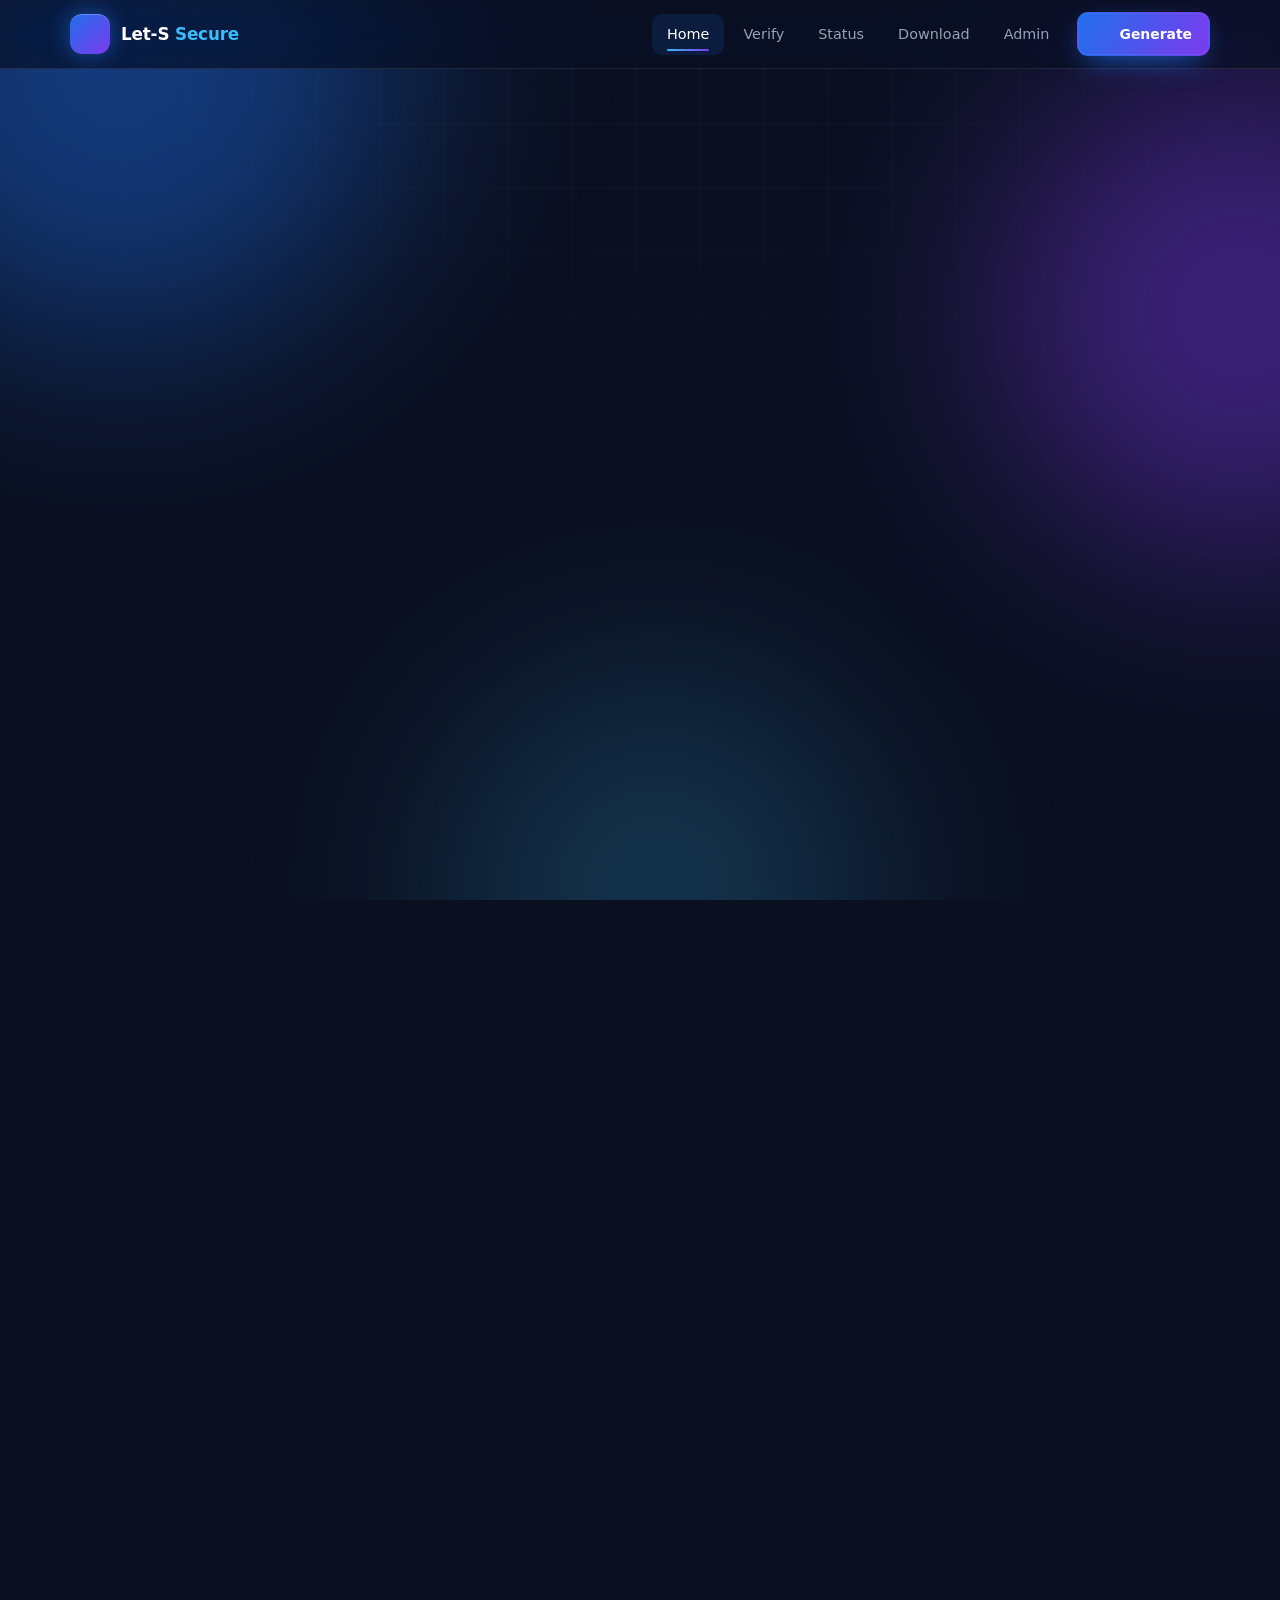
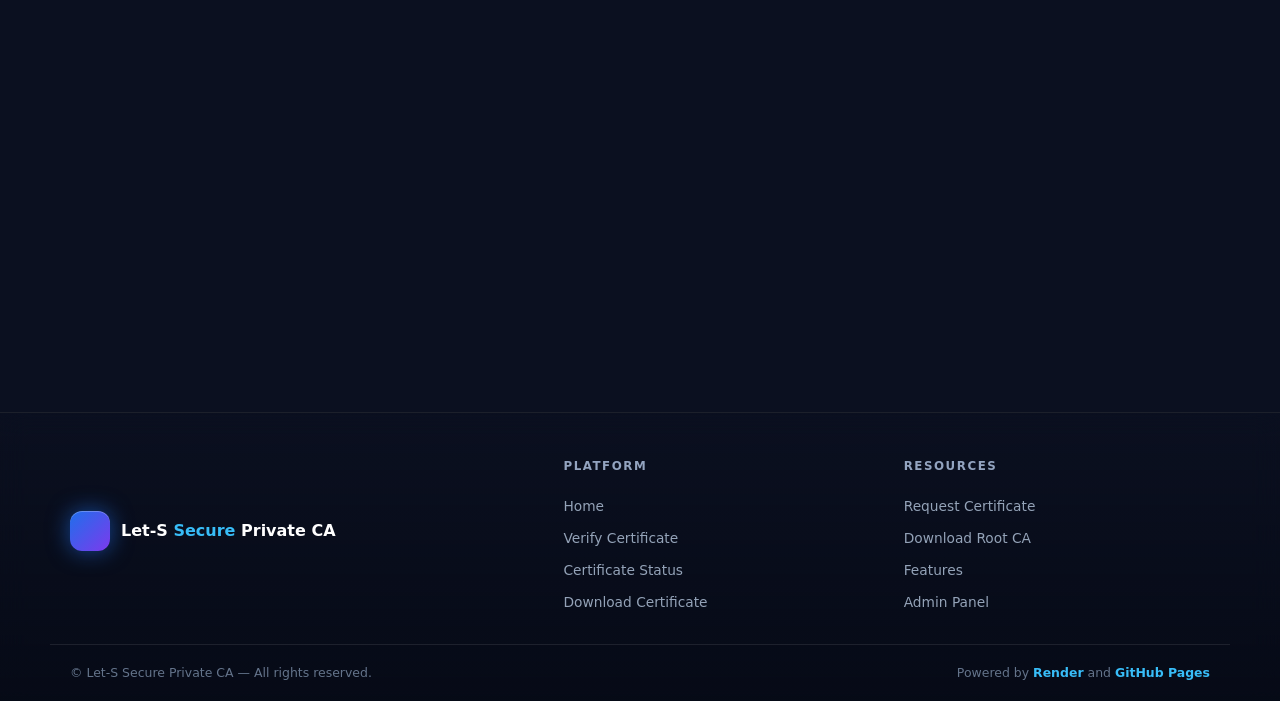
==== commit e54e120d: "Update index.html" ====
--- a/index.html
+++ b/index.html
@@ -6,424 +6,10 @@
 <title>Let-S Secure — Private Certificate Authority</title>
 <meta name="description" content="Generate, verify and manage private SSL/TLS certificates with Let-S Secure Private CA." />
 <link rel="icon" href="data:image/svg+xml,<svg xmlns='http://www.w3.org/2000/svg' viewBox='0 0 24 24'><path d='M12 2.5 4.5 5.6v5.6c0 4.9 3.2 9.2 7.5 10.3 4.3-1.1 7.5-5.4 7.5-10.3V5.6L12 2.5Z' fill='none' stroke='%2338bdf8' stroke-width='1.7'/></svg>" />
-<style>
-/* ============================================================
-   TOKENS
-   ============================================================ */
-*,*::before,*::after{box-sizing:border-box}
-*{margin:0;padding:0}
-:root{
-  --primary:#1f6feb;
-  --secondary:#7c3aed;
-  --bg:#0b1020;
-  --card:#111827;
-  --text:#ffffff;
-  --accent:#38bdf8;
-  --muted:#94a3b8;
-  --line:rgba(255,255,255,.09);
-  --glass:rgba(17,24,39,.62);
-  --ok:#22c55e;
-  --warn:#f59e0b;
-  --danger:#ef4444;
-  --max:1180px;
-  --r:20px;
-  --ease:cubic-bezier(.22,1,.36,1);
-}
-html{scroll-behavior:smooth}
-body{
-  font-family:"Inter",ui-sans-serif,system-ui,-apple-system,"Segoe UI",Roboto,Helvetica,Arial,sans-serif;
-  background:var(--bg);color:var(--text);line-height:1.6;min-height:100vh;
-  display:flex;flex-direction:column;overflow-x:hidden;
-  -webkit-font-smoothing:antialiased;text-rendering:optimizeLegibility;
-}
-img,svg{display:block;max-width:100%}
-button,input,select,textarea{font:inherit;color:inherit}
-a{color:inherit;text-decoration:none}
-::selection{background:rgba(56,189,248,.35)}
-::-webkit-scrollbar{width:10px;height:10px}
-::-webkit-scrollbar-track{background:#0b1020}
-::-webkit-scrollbar-thumb{background:linear-gradient(180deg,#1f6feb,#7c3aed);border-radius:10px;border:2px solid #0b1020}
-
-/* ============================================================
-   BACKGROUND
-   ============================================================ */
-.bg{position:fixed;inset:0;z-index:-1;overflow:hidden;pointer-events:none}
-.bg .grid-lines{
-  position:absolute;inset:-4px;
-  background-image:
-    linear-gradient(rgba(148,163,184,.055) 1px,transparent 1px),
-    linear-gradient(90deg,rgba(148,163,184,.055) 1px,transparent 1px);
-  background-size:64px 64px;
-  -webkit-mask-image:radial-gradient(ellipse 85% 65% at 50% 0%,#000 15%,transparent 78%);
-  mask-image:radial-gradient(ellipse 85% 65% at 50% 0%,#000 15%,transparent 78%);
-}
-.orb{position:absolute;border-radius:50%;filter:blur(110px);opacity:.45;will-change:transform}
-.orb-1{width:560px;height:560px;background:var(--primary);top:-220px;left:-160px;animation:drift1 20s ease-in-out infinite}
-.orb-2{width:480px;height:480px;background:var(--secondary);top:8%;right:-200px;animation:drift2 26s ease-in-out infinite}
-.orb-3{width:420px;height:420px;background:var(--accent);bottom:-200px;left:35%;opacity:.22;animation:drift3 30s ease-in-out infinite}
-@keyframes drift1{0%,100%{transform:translate(0,0) scale(1)}50%{transform:translate(80px,60px) scale(1.12)}}
-@keyframes drift2{0%,100%{transform:translate(0,0) scale(1)}50%{transform:translate(-70px,90px) scale(1.08)}}
-@keyframes drift3{0%,100%{transform:translate(0,0)}50%{transform:translate(60px,-70px)}}
-
-/* ============================================================
-   LAYOUT
-   ============================================================ */
-.container{width:100%;max-width:var(--max);margin-inline:auto;padding-inline:20px}
-main{flex:1}
-.page{display:none}
-.page.active{display:block;animation:pageIn .55s var(--ease) both}
-@keyframes pageIn{from{opacity:0;transform:translateY(14px)}to{opacity:1;transform:none}}
-.section{padding:76px 0}
-.section-head{max-width:660px;margin:0 auto 44px;text-align:center}
-.eyebrow{
-  display:inline-flex;align-items:center;gap:8px;font-size:.72rem;font-weight:700;
-  letter-spacing:.16em;text-transform:uppercase;color:var(--accent);
-  background:rgba(56,189,248,.09);border:1px solid rgba(56,189,248,.25);
-  padding:6px 14px;border-radius:999px;margin-bottom:16px;
-}
-h1,h2,h3{line-height:1.18;letter-spacing:-.02em;font-weight:800}
-h2{font-size:clamp(1.7rem,3.6vw,2.35rem);margin-bottom:12px}
-.section-head p{color:var(--muted);font-size:1rem}
-.grad{background:linear-gradient(110deg,var(--accent),var(--primary) 45%,var(--secondary));-webkit-background-clip:text;background-clip:text;color:transparent}
-.glass{
-  background:linear-gradient(158deg,rgba(17,24,39,.88),rgba(17,24,39,.5));
-  -webkit-backdrop-filter:blur(16px);backdrop-filter:blur(16px);
-  border:1px solid var(--line);border-radius:var(--r);position:relative;overflow:hidden;
-}
-.glass::after{content:"";position:absolute;inset:0;border-radius:inherit;pointer-events:none;background:linear-gradient(140deg,rgba(255,255,255,.07),transparent 42%);opacity:.85}
-
-.ic{width:20px;height:20px;flex:none;fill:none;stroke:currentColor;stroke-width:1.7;stroke-linecap:round;stroke-linejoin:round}
-.ic-sm{width:16px;height:16px}
-.ic-lg{width:26px;height:26px}
-.ic-xl{width:40px;height:40px;stroke-width:1.5}
-
-/* ============================================================
-   HEADER
-   ============================================================ */
-.site-header{position:sticky;top:0;z-index:120;background:rgba(11,16,32,.72);-webkit-backdrop-filter:blur(18px) saturate(160%);backdrop-filter:blur(18px) saturate(160%);border-bottom:1px solid var(--line)}
-.nav{max-width:var(--max);margin-inline:auto;padding:12px 20px;display:flex;align-items:center;justify-content:space-between;gap:16px;position:relative}
-.brand{display:flex;align-items:center;gap:11px;font-weight:800;font-size:1.05rem;letter-spacing:-.01em}
-.brand-mark{width:40px;height:40px;border-radius:12px;display:grid;place-items:center;background:linear-gradient(135deg,var(--primary),var(--secondary));color:#fff;box-shadow:0 0 22px rgba(31,111,235,.6),inset 0 1px 0 rgba(255,255,255,.25);transition:transform .4s var(--ease),box-shadow .4s var(--ease)}
-.brand:hover .brand-mark{transform:rotate(-8deg) scale(1.06);box-shadow:0 0 34px rgba(124,58,237,.75)}
-.brand-text{white-space:nowrap}
-.brand-text b{color:var(--accent);font-weight:800}
-.nav-links{display:flex;align-items:center;gap:4px}
-.nav-link{position:relative;padding:9px 15px;border-radius:10px;font-size:.9rem;font-weight:500;color:var(--muted);transition:color .25s,background .25s;white-space:nowrap;cursor:pointer}
-.nav-link::after{content:"";position:absolute;left:15px;right:15px;bottom:4px;height:2px;border-radius:2px;background:linear-gradient(90deg,var(--accent),var(--secondary));transform:scaleX(0);transform-origin:left;transition:transform .35s var(--ease)}
-.nav-link:hover{color:#fff;background:rgba(255,255,255,.05)}
-.nav-link:hover::after{transform:scaleX(1)}
-.nav-link.active{color:#fff;background:rgba(31,111,235,.14)}
-.nav-link.active::after{transform:scaleX(1)}
-.nav-cta{margin-left:8px}
-.menu-btn{display:none;width:42px;height:42px;border-radius:12px;background:rgba(255,255,255,.05);border:1px solid var(--line);color:#fff;place-items:center;cursor:pointer;transition:.25s}
-.menu-btn:hover{background:rgba(56,189,248,.14);border-color:rgba(56,189,248,.4)}
-@media (max-width:900px){
-  .nav-links{position:absolute;top:calc(100% + 8px);left:16px;right:16px;flex-direction:column;align-items:stretch;gap:4px;padding:12px;border-radius:18px;background:rgba(11,16,32,.97);-webkit-backdrop-filter:blur(20px);backdrop-filter:blur(20px);border:1px solid var(--line);box-shadow:0 26px 60px -20px rgba(0,0,0,.9);opacity:0;transform:translateY(-12px);pointer-events:none;transition:opacity .28s var(--ease),transform .28s var(--ease)}
-  .nav-links.open{opacity:1;transform:none;pointer-events:auto}
-  .nav-link{padding:12px 14px;font-size:.95rem}
-  .nav-link::after{display:none}
-  .nav-cta{margin:6px 0 0;justify-content:center}
-  .menu-btn{display:grid}
-}
-
-/* Buttons */
-.btn{display:inline-flex;align-items:center;justify-content:center;gap:9px;padding:13px 22px;border-radius:13px;border:1px solid transparent;font-size:.94rem;font-weight:600;cursor:pointer;white-space:nowrap;position:relative;overflow:hidden;transition:transform .3s var(--ease),box-shadow .3s var(--ease),background .3s,border-color .3s,color .3s;text-align:center}
-.btn:active{transform:translateY(0) scale(.985)}
-.btn-sm{padding:10px 17px;font-size:.87rem;border-radius:11px}
-.btn-primary{background:linear-gradient(120deg,var(--primary),var(--secondary));color:#fff;box-shadow:0 10px 30px -10px rgba(31,111,235,.95),0 0 0 1px rgba(255,255,255,.06) inset}
-.btn-primary::before{content:"";position:absolute;inset:0;background:linear-gradient(120deg,transparent 20%,rgba(255,255,255,.4),transparent 80%);transform:translateX(-130%);transition:transform .7s var(--ease)}
-.btn-primary:hover{transform:translateY(-3px);box-shadow:0 18px 42px -12px rgba(124,58,237,1),0 0 26px rgba(56,189,248,.45)}
-.btn-primary:hover::before{transform:translateX(130%)}
-.btn-ghost{background:rgba(255,255,255,.04);border-color:var(--line);color:#e6edf7}
-.btn-ghost:hover{transform:translateY(-3px);border-color:rgba(56,189,248,.55);background:rgba(56,189,248,.1);box-shadow:0 14px 34px -16px rgba(56,189,248,.9)}
-.btn-danger{background:rgba(239,68,68,.12);border-color:rgba(239,68,68,.42);color:#fca5a5}
-.btn-danger:hover{background:rgba(239,68,68,.22);transform:translateY(-3px);box-shadow:0 14px 34px -16px rgba(239,68,68,.9)}
-.btn-success{background:rgba(34,197,94,.14);border-color:rgba(34,197,94,.45);color:#86efac}
-.btn-success:hover{background:rgba(34,197,94,.24);transform:translateY(-3px)}
-.btn[disabled]{opacity:.5;pointer-events:none}
-
-/* Hero */
-.hero{padding:74px 0 56px;display:grid;grid-template-columns:1.08fr .92fr;gap:56px;align-items:center}
-.badge{display:inline-flex;align-items:center;gap:9px;font-size:.76rem;font-weight:600;letter-spacing:.06em;text-transform:uppercase;color:#cbd5e1;background:rgba(255,255,255,.04);border:1px solid var(--line);padding:7px 15px;border-radius:999px;margin-bottom:22px;-webkit-backdrop-filter:blur(10px);backdrop-filter:blur(10px)}
-.pulse-dot{width:7px;height:7px;border-radius:50%;background:var(--ok);box-shadow:0 0 0 0 rgba(34,197,94,.7);animation:pulse 2s infinite}
-@keyframes pulse{0%{box-shadow:0 0 0 0 rgba(34,197,94,.65)}70%{box-shadow:0 0 0 10px rgba(34,197,94,0)}100%{box-shadow:0 0 0 0 rgba(34,197,94,0)}}
-.hero h1{font-size:clamp(2.05rem,5.1vw,3.5rem);margin-bottom:18px}
-.hero .lead{font-size:clamp(1rem,1.6vw,1.13rem);color:#a9b6cd;max-width:560px;margin-bottom:32px}
-.hero-actions{display:flex;flex-wrap:wrap;gap:14px;margin-bottom:34px}
-.trust{display:flex;flex-wrap:wrap;gap:26px;padding-top:26px;border-top:1px solid var(--line)}
-.trust-item strong{display:block;font-size:1.28rem;font-weight:800;letter-spacing:-.02em}
-.trust-item span{font-size:.76rem;color:var(--muted);text-transform:uppercase;letter-spacing:.11em;font-weight:600}
-.hero-visual{position:relative;display:grid;place-items:center}
-.hero-visual::before{content:"";position:absolute;width:78%;aspect-ratio:1;border-radius:50%;background:radial-gradient(circle,rgba(31,111,235,.35),transparent 68%);filter:blur(38px);animation:breathe 6s ease-in-out infinite}
-@keyframes breathe{0%,100%{transform:scale(1);opacity:.75}50%{transform:scale(1.14);opacity:1}}
-.cert-mock{width:100%;max-width:400px;padding:22px;z-index:2;animation:floaty 7s ease-in-out infinite;box-shadow:0 40px 80px -34px rgba(0,0,0,.95),0 0 60px -34px rgba(56,189,248,.75)}
-@keyframes floaty{0%,100%{transform:translateY(0)}50%{transform:translateY(-14px)}}
-.cert-mock::before{content:"";position:absolute;left:0;right:0;height:78px;top:-78px;background:linear-gradient(180deg,transparent,rgba(56,189,248,.16),transparent);animation:scan 5s linear infinite}
-@keyframes scan{0%{top:-78px}100%{top:100%}}
-.cert-mock-head{display:flex;align-items:center;gap:12px;padding-bottom:16px;border-bottom:1px dashed rgba(255,255,255,.13)}
-.cert-mock-head .logo-sq{width:42px;height:42px;border-radius:12px;display:grid;place-items:center;flex:none;background:linear-gradient(135deg,rgba(31,111,235,.3),rgba(124,58,237,.3));border:1px solid rgba(56,189,248,.32);color:var(--accent)}
-.cert-mock-head strong{display:block;font-size:.92rem}
-.cert-mock-head small{color:var(--muted);font-size:.73rem;letter-spacing:.06em;text-transform:uppercase}
-.chip{margin-left:auto;font-size:.66rem;font-weight:800;letter-spacing:.1em;padding:5px 11px;border-radius:999px;text-transform:uppercase}
-.chip-ok{color:#6ee7a8;background:rgba(34,197,94,.12);border:1px solid rgba(34,197,94,.35)}
-.chip-bad{color:#fca5a5;background:rgba(239,68,68,.12);border:1px solid rgba(239,68,68,.35)}
-.chip-warn{color:#fcd34d;background:rgba(245,158,11,.12);border:1px solid rgba(245,158,11,.35)}
-.chip-info{color:var(--accent);background:rgba(56,189,248,.12);border:1px solid rgba(56,189,248,.35)}
-.cert-mock-body{padding:16px 0;display:grid;gap:11px}
-.kv{display:flex;justify-content:space-between;gap:14px;font-size:.83rem;align-items:center}
-.kv span{color:var(--muted)}
-.kv b{font-weight:600;font-family:ui-monospace,SFMono-Regular,Menlo,Consolas,monospace;font-size:.79rem;text-align:right;word-break:break-all}
-.cert-mock-foot{padding-top:14px;border-top:1px dashed rgba(255,255,255,.13);font-family:ui-monospace,SFMono-Regular,Menlo,Consolas,monospace;font-size:.68rem;color:#64748b;letter-spacing:.04em;word-break:break-all}
-
-/* Form */
-.request-grid{display:grid;grid-template-columns:1.05fr .95fr;gap:26px;align-items:start}
-.form-card{padding:28px}
-.form-card h3{font-size:1.15rem;margin-bottom:6px}
-.form-card .sub{color:var(--muted);font-size:.86rem;margin-bottom:22px}
-.field{margin-bottom:17px}
-.field label{display:block;font-size:.76rem;font-weight:700;letter-spacing:.09em;text-transform:uppercase;color:#a8b6cd;margin-bottom:8px}
-.input-wrap{position:relative;display:flex;align-items:center}
-.input-wrap .ic{position:absolute;left:14px;color:#54657f;pointer-events:none;transition:color .25s}
-.field input,.field select{width:100%;padding:13px 15px 13px 44px;border-radius:13px;background:rgba(8,12,24,.72);border:1px solid rgba(255,255,255,.1);color:#fff;font-size:.93rem;transition:border-color .25s,box-shadow .25s,background .25s}
-.field select{padding-left:44px;appearance:none;background-image:url("data:image/svg+xml;utf8,<svg xmlns='http://www.w3.org/2000/svg' width='12' height='12' viewBox='0 0 24 24' fill='none' stroke='%2394a3b8' stroke-width='2'><polyline points='6 9 12 15 18 9'/></svg>");background-repeat:no-repeat;background-position:right 16px center}
-.field input::placeholder{color:#4a5a73}
-.field input:focus,.field select:focus{outline:none;border-color:var(--accent);background:rgba(8,12,24,.95);box-shadow:0 0 0 4px rgba(56,189,248,.14),0 0 22px -8px rgba(56,189,248,.85)}
-.input-wrap:focus-within .ic{color:var(--accent)}
-.field.invalid input{border-color:var(--danger);box-shadow:0 0 0 4px rgba(239,68,68,.13)}
-.err{display:none;color:#fca5a5;font-size:.76rem;margin-top:6px}
-.field.invalid .err{display:block;animation:pageIn .3s ease both}
-.form-actions{display:flex;flex-wrap:wrap;gap:12px;margin-top:22px}
-
-/* Result */
-.result-card{padding:28px;min-height:100%}
-.result-empty{display:grid;place-items:center;text-align:center;gap:12px;padding:44px 12px;color:var(--muted)}
-.result-empty .ring{width:74px;height:74px;border-radius:50%;display:grid;place-items:center;background:rgba(56,189,248,.07);border:1px dashed rgba(56,189,248,.35);color:var(--accent)}
-.result-empty p{font-size:.88rem;max-width:270px}
-.issued-head{display:flex;align-items:center;gap:14px;margin-bottom:20px}
-.issued-head .ok-ring{width:52px;height:52px;border-radius:50%;display:grid;place-items:center;flex:none;background:rgba(34,197,94,.13);border:1px solid rgba(34,197,94,.4);color:#4ade80;box-shadow:0 0 26px -6px rgba(34,197,94,.75);animation:pop .55s var(--ease) both}
-@keyframes pop{0%{transform:scale(.4);opacity:0}60%{transform:scale(1.12)}100%{transform:scale(1);opacity:1}}
-.issued-head h3{font-size:1.08rem}
-.issued-head p{font-size:.8rem;color:var(--muted)}
-.data-list{display:grid;gap:1px;background:rgba(255,255,255,.06);border-radius:14px;overflow:hidden;margin-bottom:20px}
-.data-row{display:flex;justify-content:space-between;gap:14px;align-items:center;background:rgba(11,16,32,.72);padding:12px 15px;font-size:.83rem;flex-wrap:wrap}
-.data-row .k{color:var(--muted);flex:none}
-.data-row .v{font-family:ui-monospace,SFMono-Regular,Menlo,Consolas,monospace;font-size:.78rem;text-align:right;word-break:break-all}
-.mono{font-family:ui-monospace,SFMono-Regular,Menlo,Consolas,monospace}
-.issuing{display:grid;gap:14px;padding:16px 4px}
-.issuing h3{font-size:1rem;margin-bottom:6px}
-.step{display:flex;align-items:center;gap:12px;font-size:.87rem;color:var(--muted);opacity:.4;transition:.4s}
-.step.active{opacity:1;color:#fff}
-.step.done{opacity:1;color:#8ee7b0}
-.step .dot{width:24px;height:24px;border-radius:50%;flex:none;display:grid;place-items:center;border:1px solid rgba(255,255,255,.15);font-size:.7rem;background:rgba(255,255,255,.04);transition:.4s}
-.step.active .dot{border-color:var(--accent);color:var(--accent);box-shadow:0 0 18px -4px rgba(56,189,248,.95)}
-.step.done .dot{border-color:rgba(34,197,94,.6);background:rgba(34,197,94,.15);color:#4ade80}
-.spinner{width:14px;height:14px;border-radius:50%;border:2px solid rgba(56,189,248,.28);border-top-color:var(--accent);animation:spin .7s linear infinite;display:inline-block}
-@keyframes spin{to{transform:rotate(360deg)}}
-
-/* Challenge panel */
-.challenge-panel{padding:6px 0}
-.challenge-panel .c-head{display:flex;align-items:center;gap:14px;margin-bottom:20px;flex-wrap:wrap}
-.challenge-panel .c-icon{width:52px;height:52px;border-radius:50%;display:grid;place-items:center;flex:none;background:rgba(56,189,248,.13);border:1px solid rgba(56,189,248,.4);color:var(--accent);box-shadow:0 0 30px -8px rgba(56,189,248,.75)}
-.challenge-panel .c-head h3{font-size:1.05rem}
-.challenge-panel .c-head p{font-size:.83rem;color:var(--muted)}
-
-.challenge-instruction{padding:16px;border-radius:14px;background:rgba(8,12,24,.72);border:1px solid rgba(56,189,248,.25);margin-bottom:18px}
-.challenge-instruction .label{font-size:.72rem;letter-spacing:.08em;text-transform:uppercase;color:var(--muted);font-weight:700;margin-bottom:8px}
-.challenge-instruction .value{font-family:ui-monospace,SFMono-Regular,Menlo,Consolas,monospace;font-size:.83rem;color:#8fb7e0;word-break:break-all;line-height:1.6}
-
-.record-table{display:grid;gap:1px;background:rgba(255,255,255,.06);border-radius:12px;overflow:hidden;margin-bottom:16px}
-.record-row{display:flex;justify-content:space-between;gap:14px;align-items:center;background:rgba(11,16,32,.72);padding:11px 14px;font-size:.8rem;flex-wrap:wrap}
-.record-row .k{color:var(--muted);flex:none;font-size:.72rem;letter-spacing:.08em;text-transform:uppercase;font-weight:700}
-.record-row .v{font-family:ui-monospace,SFMono-Regular,Menlo,Consolas,monospace;font-size:.78rem;color:#a5b7d1;text-align:right;word-break:break-all;flex:1;min-width:120px}
-
-.challenge-timer{display:flex;align-items:center;gap:10px;font-size:.82rem;color:var(--muted);margin-bottom:18px}
-.challenge-timer b{color:var(--accent);font-family:ui-monospace,SFMono-Regular,Menlo,Consolas,monospace;font-size:.92rem}
-
-.challenge-hint{padding:14px 16px;border-radius:12px;background:rgba(56,189,248,.06);border:1px solid rgba(56,189,248,.2);font-size:.8rem;color:#a9b6cd;line-height:1.65;margin-bottom:18px}
-.challenge-hint b{color:var(--accent)}
-
-.challenge-error{padding:14px 16px;border-radius:12px;background:rgba(239,68,68,.08);border:1px solid rgba(239,68,68,.35);font-size:.82rem;color:#fca5a5;line-height:1.6;margin-bottom:16px;word-break:break-word}
-.challenge-error strong{display:block;margin-bottom:4px;color:#fecaca}
-
-/* Features */
-.features-grid{display:grid;gap:20px;grid-template-columns:repeat(auto-fit,minmax(232px,1fr))}
-.feature{padding:26px 22px;transition:transform .45s var(--ease),border-color .45s,box-shadow .45s}
-.feature:hover{transform:translateY(-8px);border-color:rgba(56,189,248,.42);box-shadow:0 30px 60px -30px rgba(31,111,235,.95),0 0 34px -18px rgba(56,189,248,.9)}
-.feature .f-icon{width:50px;height:50px;border-radius:15px;display:grid;place-items:center;margin-bottom:17px;color:var(--accent);background:linear-gradient(140deg,rgba(31,111,235,.22),rgba(124,58,237,.22));border:1px solid rgba(56,189,248,.25);transition:transform .45s var(--ease),box-shadow .45s}
-.feature:hover .f-icon{transform:rotate(-7deg) scale(1.08);box-shadow:0 0 30px -6px rgba(56,189,248,.85)}
-.feature h3{font-size:1.02rem;margin-bottom:8px}
-.feature p{font-size:.86rem;color:var(--muted);line-height:1.62}
-.feature::before{content:"";position:absolute;top:0;left:22px;right:22px;height:1px;background:linear-gradient(90deg,transparent,rgba(56,189,248,.65),transparent);opacity:0;transition:opacity .45s}
-.feature:hover::before{opacity:1}
-
-/* Root CA download section */
-.root-ca-card{padding:28px;display:flex;align-items:center;gap:24px;flex-wrap:wrap}
-.root-ca-icon{width:76px;height:76px;border-radius:22px;display:grid;place-items:center;flex:none;background:linear-gradient(140deg,rgba(31,111,235,.25),rgba(124,58,237,.25));border:1px solid rgba(56,189,248,.35);color:var(--accent);box-shadow:0 0 40px -12px rgba(56,189,248,.7);animation:rcPulse 3s ease-in-out infinite}
-@keyframes rcPulse{0%,100%{box-shadow:0 0 40px -12px rgba(56,189,248,.7)}50%{box-shadow:0 0 50px -8px rgba(56,189,248,.95)}}
-.root-ca-info{flex:1;min-width:220px}
-.root-ca-info h3{font-size:1.15rem;margin-bottom:6px}
-.root-ca-info>p{color:var(--muted);font-size:.86rem;margin-bottom:14px}
-.root-ca-meta{display:flex;flex-wrap:wrap;gap:20px;padding-top:12px;border-top:1px solid var(--line)}
-.rc-meta-item{display:flex;flex-direction:column;gap:2px}
-.rc-key{font-size:.68rem;color:var(--muted);text-transform:uppercase;letter-spacing:.1em;font-weight:700}
-.rc-val{font-family:ui-monospace,SFMono-Regular,Menlo,Consolas,monospace;font-size:.78rem;color:#a5b7d1}
-.root-ca-actions{display:flex;gap:10px;flex-wrap:wrap}
-.root-ca-install-hint{margin-top:26px;padding:24px}
-.root-ca-install-hint h4{font-size:.95rem;margin-bottom:16px;color:#cbd5e1}
-.install-steps-grid{display:grid;gap:12px;grid-template-columns:repeat(auto-fit,minmax(220px,1fr))}
-.install-step-card{padding:14px 16px;border-radius:12px;background:rgba(8,12,24,.6);border:1px solid var(--line);transition:border-color .25s,transform .25s}
-.install-step-card:hover{border-color:rgba(56,189,248,.4);transform:translateY(-2px)}
-.install-step-card strong{display:block;font-size:.82rem;margin-bottom:6px;color:var(--accent)}
-.install-step-card p{font-size:.76rem;color:var(--muted);line-height:1.6;word-break:break-word}
-
-/* Page heads */
-.page-head{padding:60px 0 8px;text-align:center}
-.page-head h1{font-size:clamp(1.75rem,4.2vw,2.6rem);margin-bottom:12px}
-.page-head p{color:var(--muted);max-width:590px;margin-inline:auto;font-size:.98rem}
-.tool-card{padding:26px;max-width:820px;margin:34px auto 0}
-.search-row{display:flex;gap:12px;flex-wrap:wrap}
-.search-row .input-wrap{flex:1;min-width:220px}
-.search-row .input-wrap input{width:100%;padding:14px 15px 14px 46px;border-radius:13px;background:rgba(8,12,24,.72);border:1px solid rgba(255,255,255,.1);color:#fff;font-size:.94rem;transition:border-color .25s,box-shadow .25s}
-.search-row .input-wrap input:focus{outline:none;border-color:var(--accent);box-shadow:0 0 0 4px rgba(56,189,248,.14),0 0 22px -8px rgba(56,189,248,.9)}
-.verify-result{margin-top:24px;animation:pageIn .5s var(--ease) both}
-.verify-banner{display:flex;align-items:center;gap:16px;padding:18px;border-radius:16px;margin-bottom:18px;border:1px solid transparent}
-.verify-banner.ok{background:rgba(34,197,94,.09);border-color:rgba(34,197,94,.34)}
-.verify-banner.bad{background:rgba(239,68,68,.09);border-color:rgba(239,68,68,.34)}
-.verify-banner.warn{background:rgba(245,158,11,.09);border-color:rgba(245,158,11,.34)}
-.verify-banner .vb-icon{width:52px;height:52px;border-radius:50%;display:grid;place-items:center;flex:none}
-.verify-banner.ok .vb-icon{background:rgba(34,197,94,.16);color:#4ade80;box-shadow:0 0 30px -8px rgba(34,197,94,.95)}
-.verify-banner.bad .vb-icon{background:rgba(239,68,68,.16);color:#fca5a5;box-shadow:0 0 30px -8px rgba(239,68,68,.95)}
-.verify-banner.warn .vb-icon{background:rgba(245,158,11,.16);color:#fcd34d}
-.verify-banner h3{font-size:1.05rem}
-.verify-banner p{font-size:.83rem;color:var(--muted)}
-.timeline{display:grid;gap:0;margin:20px 0 4px}
-.tl-item{display:flex;gap:14px;position:relative;padding-bottom:22px}
-.tl-item:last-child{padding-bottom:0}
-.tl-item::before{content:"";position:absolute;left:11px;top:26px;bottom:0;width:2px;background:linear-gradient(180deg,rgba(56,189,248,.5),rgba(56,189,248,.06))}
-.tl-item:last-child::before{display:none}
-.tl-dot{width:24px;height:24px;border-radius:50%;flex:none;display:grid;place-items:center;border:2px solid rgba(56,189,248,.5);background:#0b1020;color:var(--accent)}
-.tl-item.revoked .tl-dot{border-color:rgba(239,68,68,.65);color:#fca5a5}
-.tl-item strong{display:block;font-size:.9rem}
-.tl-item span{font-size:.78rem;color:var(--muted)}
-.cert-list{display:grid;gap:14px;margin-top:26px}
-.cert-item{display:flex;align-items:center;gap:16px;padding:16px 18px;flex-wrap:wrap;transition:transform .35s var(--ease),border-color .35s,box-shadow .35s}
-.cert-item:hover{transform:translateY(-4px);border-color:rgba(56,189,248,.4);box-shadow:0 22px 46px -26px rgba(56,189,248,.9)}
-.cert-item .ci-icon{width:44px;height:44px;border-radius:13px;display:grid;place-items:center;flex:none;background:rgba(31,111,235,.16);border:1px solid rgba(56,189,248,.24);color:var(--accent)}
-.cert-item .ci-main{flex:1;min-width:180px}
-.cert-item .ci-main strong{display:block;font-size:.92rem;word-break:break-all}
-.cert-item .ci-main small{color:var(--muted);font-size:.76rem}
-.empty-state{text-align:center;padding:46px 20px;color:var(--muted);font-size:.9rem;border:1px dashed rgba(255,255,255,.14);border-radius:16px}
-.pem-box{margin-top:20px;border-radius:14px;overflow:hidden;border:1px solid var(--line);background:rgba(4,8,18,.85)}
-.pem-head{display:flex;align-items:center;justify-content:space-between;gap:12px;padding:10px 14px;background:rgba(255,255,255,.03);border-bottom:1px solid var(--line);font-size:.76rem;color:var(--muted);letter-spacing:.07em;text-transform:uppercase;font-weight:700}
-.pem-body{padding:16px;max-height:280px;overflow:auto;font-family:ui-monospace,SFMono-Regular,Menlo,Consolas,monospace;font-size:.72rem;line-height:1.65;color:#8fb7e0;white-space:pre-wrap;word-break:break-all}
-
-/* Admin */
-.admin-card{padding:26px;max-width:520px;margin:34px auto 0}
-.admin-card h3{font-size:1.1rem;margin-bottom:6px}
-.admin-card .sub{color:var(--muted);font-size:.86rem;margin-bottom:20px}
-.admin-header{display:flex;align-items:center;justify-content:space-between;gap:16px;flex-wrap:wrap;margin-bottom:24px}
-.admin-header h2{font-size:1.4rem;margin:0}
-.admin-badge{display:inline-flex;align-items:center;gap:6px;font-size:.7rem;font-weight:700;letter-spacing:.1em;text-transform:uppercase;color:#4ade80;background:rgba(34,197,94,.1);border:1px solid rgba(34,197,94,.35);padding:5px 12px;border-radius:999px}
-.log-table{width:100%;border-collapse:collapse;font-size:.8rem}
-.log-table th{text-align:left;padding:10px 12px;color:var(--muted);font-size:.7rem;letter-spacing:.08em;text-transform:uppercase;border-bottom:1px solid var(--line);font-weight:700}
-.log-table td{padding:10px 12px;border-bottom:1px solid rgba(255,255,255,.04);vertical-align:top}
-.log-table tr:hover td{background:rgba(56,189,248,.04)}
-.log-action{font-family:ui-monospace,SFMono-Regular,Menlo,Consolas,monospace;font-size:.72rem;color:var(--accent)}
-.log-success{color:#4ade80}
-.log-fail{color:#fca5a5}
-
-/* Footer */
-.site-footer{margin-top:auto;border-top:1px solid var(--line);background:linear-gradient(180deg,rgba(11,16,32,.4),rgba(6,10,22,.92));-webkit-backdrop-filter:blur(14px);backdrop-filter:blur(14px)}
-.footer-inner{max-width:var(--max);margin-inline:auto;padding:44px 20px 26px;display:grid;grid-template-columns:1.5fr 1fr 1fr;gap:34px}
-.footer-brand{display:flex;align-items:center;gap:11px;font-weight:800;margin-bottom:14px}
-.footer-inner p{font-size:.84rem;color:var(--muted);max-width:330px}
-.footer-col h4{font-size:.74rem;letter-spacing:.13em;text-transform:uppercase;color:#93a4c0;margin-bottom:14px;font-weight:800}
-.footer-col a{display:block;font-size:.86rem;color:var(--muted);padding:5px 0;transition:color .25s,transform .25s;cursor:pointer}
-.footer-col a:hover{color:var(--accent);transform:translateX(4px)}
-.footer-bottom{border-top:1px solid var(--line);padding:18px 20px;max-width:var(--max);margin-inline:auto;display:flex;justify-content:space-between;gap:14px;flex-wrap:wrap;font-size:.78rem;color:#64748b}
-.footer-bottom b{color:var(--accent);font-weight:600}
-
-/* Toast */
-.toast-wrap{position:fixed;bottom:22px;right:22px;z-index:200;display:grid;gap:10px;justify-items:end}
-.toast{display:flex;align-items:center;gap:11px;padding:13px 17px;border-radius:14px;font-size:.86rem;font-weight:500;background:rgba(17,24,39,.96);-webkit-backdrop-filter:blur(14px);backdrop-filter:blur(14px);border:1px solid var(--line);box-shadow:0 24px 50px -22px rgba(0,0,0,.95);animation:toastIn .4s var(--ease) both;max-width:min(360px,90vw)}
-.toast.out{animation:toastOut .35s var(--ease) forwards}
-.toast.ok{border-color:rgba(34,197,94,.45)}
-.toast.ok .ic{color:#4ade80}
-.toast.err{border-color:rgba(239,68,68,.45)}
-.toast.err .ic{color:#fca5a5}
-.toast.info{border-color:rgba(56,189,248,.45)}
-.toast.info .ic{color:var(--accent)}
-@keyframes toastIn{from{opacity:0;transform:translateX(40px) scale(.95)}to{opacity:1;transform:none}}
-@keyframes toastOut{to{opacity:0;transform:translateX(40px) scale(.95)}}
-
-.reveal{opacity:0;transform:translateY(24px);transition:opacity .75s var(--ease),transform .75s var(--ease)}
-.reveal.visible{opacity:1;transform:none}
-
-@media (max-width:980px){
-  .hero{grid-template-columns:1fr;gap:46px;padding-top:54px;text-align:center}
-  .hero .lead{margin-inline:auto}
-  .hero-actions{justify-content:center}
-  .trust{justify-content:center}
-  .request-grid{grid-template-columns:1fr}
-  .footer-inner{grid-template-columns:1fr 1fr;gap:28px}
-  .footer-brand{grid-column:1/-1}
-}
-@media (max-width:640px){
-  .section{padding:58px 0}
-  .hero{padding-top:42px}
-  .form-card,.result-card,.tool-card,.admin-card{padding:22px 18px}
-  .btn{width:100%}
-  .hero-actions .btn,.form-actions .btn{width:100%}
-  .search-row .btn{width:100%}
-  .trust{gap:20px}
-  .trust-item strong{font-size:1.1rem}
-  .footer-inner{grid-template-columns:1fr}
-  .footer-bottom{justify-content:center;text-align:center}
-  .toast-wrap{left:16px;right:16px;justify-items:stretch}
-  .toast{max-width:none}
-  .root-ca-card{padding:22px 18px}
-  .root-ca-icon{width:64px;height:64px;border-radius:18px}
-  .root-ca-actions .btn{width:100%}
-  .root-ca-install-hint{padding:20px 16px}
-  .record-row{flex-direction:column;align-items:flex-start;gap:6px}
-  .record-row .v{text-align:left}
-}
-@media (prefers-reduced-motion:reduce){
-  *,*::before,*::after{animation-duration:.001ms!important;animation-iteration-count:1!important;transition-duration:.001ms!important}
-  .reveal{opacity:1;transform:none}
-}
-</style>
+<link rel="stylesheet" href="assets/style.css" />
 </head>
-<body>
-
-<!-- ===================== ICONS ===================== -->
-<svg width="0" height="0" style="position:absolute" aria-hidden="true" focusable="false">
-  <defs>
-    <symbol id="i-shield" viewBox="0 0 24 24"><path d="M12 2.5 4.5 5.6v5.6c0 4.9 3.2 9.2 7.5 10.3 4.3-1.1 7.5-5.4 7.5-10.3V5.6L12 2.5Z"/></symbol>
-    <symbol id="i-shield-check" viewBox="0 0 24 24"><path d="M12 2.5 4.5 5.6v5.6c0 4.9 3.2 9.2 7.5 10.3 4.3-1.1 7.5-5.4 7.5-10.3V5.6L12 2.5Z"/><path d="m9 11.8 2.1 2.1L15.2 9.8"/></symbol>
-    <symbol id="i-lock" viewBox="0 0 24 24"><rect x="4.5" y="10.5" width="15" height="10" rx="2.5"/><path d="M8 10.5V7.8a4 4 0 0 1 8 0v2.7"/><circle cx="12" cy="15.5" r="1.2"/></symbol>
-    <symbol id="i-cert" viewBox="0 0 24 24"><path d="M14 3H7a2 2 0 0 0-2 2v14a2 2 0 0 0 2 2h10a2 2 0 0 0 2-2V8l-5-5Z"/><path d="M14 3v5h5"/><circle cx="12" cy="14" r="2.4"/><path d="M10.4 15.9 9.6 20l2.4-1.4 2.4 1.4-.8-4.1"/></symbol>
-    <symbol id="i-key" viewBox="0 0 24 24"><circle cx="8" cy="8" r="4.2"/><path d="m11 11 8.5 8.5"/><path d="m16.5 16.5 2-2"/><path d="m14 14 2-2"/></symbol>
-    <symbol id="i-check-circle" viewBox="0 0 24 24"><circle cx="12" cy="12" r="9"/><path d="m8.3 12.3 2.5 2.5 4.9-5.2"/></symbol>
-    <symbol id="i-x-circle" viewBox="0 0 24 24"><circle cx="12" cy="12" r="9"/><path d="m9.3 9.3 5.4 5.4M14.7 9.3l-5.4 5.4"/></symbol>
-    <symbol id="i-search" viewBox="0 0 24 24"><circle cx="11" cy="11" r="6.5"/><path d="m16 16 4 4"/></symbol>
-    <symbol id="i-download" viewBox="0 0 24 24"><path d="M12 3.5v11"/><path d="m7.8 10.6 4.2 4.2 4.2-4.2"/><path d="M4.5 17.5v1.2a2 2 0 0 0 2 2h11a2 2 0 0 0 2-2v-1.2"/></symbol>
-    <symbol id="i-refresh" viewBox="0 0 24 24"><path d="M20 12a8 8 0 1 1-2.4-5.7"/><path d="M20.2 4.2v4.4h-4.4"/></symbol>
-    <symbol id="i-menu" viewBox="0 0 24 24"><path d="M4 7h16M4 12h16M4 17h16"/></symbol>
-    <symbol id="i-user" viewBox="0 0 24 24"><circle cx="12" cy="8.4" r="3.7"/><path d="M4.8 20a7.2 7.2 0 0 1 14.4 0"/></symbol>
-    <symbol id="i-folder" viewBox="0 0 24 24"><path d="M3.5 7.2A2 2 0 0 1 5.5 5.2h3.4l2 2.4h7.6a2 2 0 0 1 2 2v8.2a2 2 0 0 1-2 2h-13a2 2 0 0 1-2-2Z"/></symbol>
-    <symbol id="i-globe" viewBox="0 0 24 24"><circle cx="12" cy="12" r="9"/><path d="M3.2 12h17.6"/><path d="M12 3a15 15 0 0 1 0 18 15 15 0 0 1 0-18Z"/></symbol>
-    <symbol id="i-mail" viewBox="0 0 24 24"><rect x="3.2" y="5.5" width="17.6" height="13" rx="2.4"/><path d="m4 7.5 8 5.4 8-5.4"/></symbol>
-    <symbol id="i-plus" viewBox="0 0 24 24"><path d="M12 5.2v13.6M5.2 12h13.6"/></symbol>
-    <symbol id="i-copy" viewBox="0 0 24 24"><rect x="9" y="9" width="11" height="11" rx="2.2"/><path d="M15 6.4V5.6A2.2 2.2 0 0 0 12.8 3.4H5.6A2.2 2.2 0 0 0 3.4 5.6v7.2A2.2 2.2 0 0 0 5.6 15h.8"/></symbol>
-    <symbol id="i-clock" viewBox="0 0 24 24"><circle cx="12" cy="12" r="9"/><path d="M12 7.2V12l3.2 2"/></symbol>
-    <symbol id="i-info" viewBox="0 0 24 24"><circle cx="12" cy="12" r="9"/><path d="M12 11v5.2"/><path d="M12 7.9h.01"/></symbol>
-    <symbol id="i-log-out" viewBox="0 0 24 24"><path d="M9 21H5a2 2 0 0 1-2-2V5a2 2 0 0 1 2-2h4"/><path d="m16 17 5-5-5-5"/><path d="M21 12H9"/></symbol>
-    <symbol id="i-settings" viewBox="0 0 24 24"><circle cx="12" cy="12" r="3"/><path d="M19.4 15a1.65 1.65 0 0 0 .33 1.82l.06.06a2 2 0 1 1-2.83 2.83l-.06-.06a1.65 1.65 0 0 0-1.82-.33 1.65 1.65 0 0 0-1 1.51V21a2 2 0 1 1-4 0v-.09A1.65 1.65 0 0 0 9 19.4a1.65 1.65 0 0 0-1.82.33l-.06.06a2 2 0 1 1-2.83-2.83l.06-.06a1.65 1.65 0 0 0 .33-1.82 1.65 1.65 0 0 0-1.51-1H3a2 2 0 1 1 0-4h.09A1.65 1.65 0 0 0 4.6 9a1.65 1.65 0 0 0-.33-1.82l-.06-.06a2 2 0 1 1 2.83-2.83l.06.06a1.65 1.65 0 0 0 1.82.33H9a1.65 1.65 0 0 0 1-1.51V3a2 2 0 1 1 4 0v.09a1.65 1.65 0 0 0 1 1.51 1.65 1.65 0 0 0 1.82-.33l.06-.06a2 2 0 1 1 2.83 2.83l-.06.06a1.65 1.65 0 0 0-.33 1.82V9a1.65 1.65 0 0 0 1.51 1H21a2 2 0 1 1 0 4h-.09a1.65 1.65 0 0 0-1.51 1Z"/></symbol>
-  </defs>
-</svg>
-
-<!-- ===================== BACKGROUND ===================== -->
+<body data-page="home">
+
 <div class="bg" aria-hidden="true">
   <div class="grid-lines"></div>
   <div class="orb orb-1"></div>
@@ -431,338 +17,219 @@
   <div class="orb orb-3"></div>
 </div>
 
-<!-- ===================== HEADER ===================== -->
 <header class="site-header">
-  <nav class="nav" aria-label="Main navigation">
-    <a class="brand" href="#/home" data-page="home">
+  <nav class="nav">
+    <a class="brand" href="index.html">
       <span class="brand-mark"><svg class="ic ic-lg"><use href="#i-shield-check"/></svg></span>
       <span class="brand-text">Let-S <b>Secure</b></span>
     </a>
-    <button class="menu-btn" id="menu-btn" aria-label="Toggle navigation menu" aria-expanded="false">
+    <button class="menu-btn" id="menu-btn" aria-label="Toggle menu" aria-expanded="false">
       <svg class="ic"><use href="#i-menu"/></svg>
     </button>
     <div class="nav-links" id="nav-links">
-      <a class="nav-link active" href="#/home" data-page="home">Home</a>
-      <a class="nav-link" href="#/verify" data-page="verify">Verify</a>
-      <a class="nav-link" href="#/status" data-page="status">Status</a>
-      <a class="nav-link" href="#/download" data-page="download">Download</a>
-      <a class="nav-link" href="#/admin" data-page="admin">Admin</a>
-      <button class="btn btn-primary btn-sm nav-cta" data-goto="home" data-anchor="#request">
-        <svg class="ic ic-sm"><use href="#i-plus"/></svg> Generate
-      </button>
+      <a class="nav-link active" href="index.html">Home</a>
+      <a class="nav-link" href="verify.html">Verify</a>
+      <a class="nav-link" href="status.html">Status</a>
+      <a class="nav-link" href="download.html">Download</a>
+      <a class="nav-link" href="admin.html">Admin</a>
+      <a class="btn btn-primary btn-sm nav-cta" href="#request"><svg class="ic ic-sm"><use href="#i-plus"/></svg> Generate</a>
     </div>
   </nav>
 </header>
 
 <main>
-
-  <!-- ============================================================
-       PAGE: HOME
-       ============================================================ -->
-  <section id="page-home" class="page active">
-    <div class="container">
-      <div class="hero">
-        <div class="hero-copy reveal">
-          <div class="badge"><span class="pulse-dot"></span> Private CA · X.509 v3 · SHA-256</div>
-          <h1>Secure Your Projects With <span class="grad">Private Certificates</span></h1>
-          <p class="lead">Generate, Verify and Manage Certificates using Let-S Secure Private CA</p>
-          <div class="hero-actions">
-            <button class="btn btn-primary" data-goto="home" data-anchor="#request">
-              <svg class="ic ic-sm"><use href="#i-plus"/></svg> Generate Certificate
+  <div class="container">
+    <div class="hero">
+      <div class="hero-copy reveal">
+        <div class="badge"><span class="pulse-dot"></span> Private CA · X.509 v3 · SHA-256</div>
+        <h1>Secure Your Projects With <span class="grad">Private Certificates</span></h1>
+        <p class="lead">Generate, Verify and Manage Certificates using Let-S Secure Private CA</p>
+        <div class="hero-actions">
+          <a class="btn btn-primary" href="#request"><svg class="ic ic-sm"><use href="#i-plus"/></svg> Generate Certificate</a>
+          <a class="btn btn-ghost" href="verify.html"><svg class="ic ic-sm"><use href="#i-search"/></svg> Verify Certificate</a>
+        </div>
+        <div class="trust">
+          <div class="trust-item"><strong>DNS-01</strong><span>Verified</span></div>
+          <div class="trust-item"><strong>HTTP-01</strong><span>Verified</span></div>
+          <div class="trust-item"><strong>TLS-ALPN</strong><span>Verified</span></div>
+          <div class="trust-item"><strong>365 days</strong><span>Validity</span></div>
+        </div>
+      </div>
+      <div class="hero-visual reveal">
+        <div class="cert-mock glass">
+          <div class="cert-mock-head">
+            <div class="logo-sq"><svg class="ic ic-lg"><use href="#i-shield"/></svg></div>
+            <div><strong>Let-S Secure</strong><small>Private Root CA</small></div>
+            <span class="chip chip-ok">Valid</span>
+          </div>
+          <div class="cert-mock-body">
+            <div class="kv"><span>Subject</span><b>*.letssecure.dev</b></div>
+            <div class="kv"><span>Issuer</span><b>CN=Let-S Secure CA</b></div>
+            <div class="kv"><span>Serial</span><b>7F:2A:C1:90:4E:B8:33:D1</b></div>
+            <div class="kv"><span>Algorithm</span><b>sha256WithRSA</b></div>
+          </div>
+          <div class="cert-mock-foot">SHA-256 · 4C:1B:9E:7A:22:D0:88:F3:51:AB:6C:02:9D:E4:71:B8…</div>
+        </div>
+      </div>
+    </div>
+  </div>
+
+  <!-- REQUEST FORM -->
+  <div class="container">
+    <section class="section" id="request">
+      <div class="section-head reveal">
+        <span class="eyebrow"><svg class="ic ic-sm"><use href="#i-cert"/></svg> Certificate Request</span>
+        <h2>Generate a Verified Certificate</h2>
+        <p>Prove you own the domain through DNS, HTTP, or TLS-ALPN, then receive a signed X.509 certificate.</p>
+      </div>
+      <div class="request-grid">
+        <form class="glass form-card reveal" id="cert-form" novalidate>
+          <h3>Certificate Signing Request</h3>
+          <p class="sub">All fields are required. Domain ownership will be verified before issuance.</p>
+
+          <div class="field" data-field="owner">
+            <label for="f-owner">Owner Name</label>
+            <div class="input-wrap"><svg class="ic"><use href="#i-user"/></svg>
+              <input id="f-owner" name="owner" type="text" placeholder="e.g. Manojit Majumdar" autocomplete="name" />
+            </div>
+            <span class="err">Please enter the certificate owner's name.</span>
+          </div>
+          <div class="field" data-field="project">
+            <label for="f-project">Project Name</label>
+            <div class="input-wrap"><svg class="ic"><use href="#i-folder"/></svg>
+              <input id="f-project" name="project" type="text" placeholder="e.g. Melodyfy" />
+            </div>
+            <span class="err">Please enter a project name.</span>
+          </div>
+          <div class="field" data-field="domain">
+            <label for="f-domain">Domain Name</label>
+            <div class="input-wrap"><svg class="ic"><use href="#i-globe"/></svg>
+              <input id="f-domain" name="domain" type="text" placeholder="e.g. api.example.com" />
+            </div>
+            <span class="err">Enter a valid domain, e.g. api.example.com</span>
+          </div>
+          <div class="field" data-field="email">
+            <label for="f-email">Email</label>
+            <div class="input-wrap"><svg class="ic"><use href="#i-mail"/></svg>
+              <input id="f-email" name="email" type="email" placeholder="e.g. security@example.com" autocomplete="email" />
+            </div>
+            <span class="err">Enter a valid email address.</span>
+          </div>
+          <div class="field" data-field="method">
+            <label for="f-method">Verification Method</label>
+            <div class="input-wrap"><svg class="ic"><use href="#i-shield-check"/></svg>
+              <select id="f-method" name="method">
+                <option value="dns-01" selected>DNS-01 — TXT record (recommended)</option>
+                <option value="http-01">HTTP-01 — Well-known file</option>
+                <option value="tls-alpn-01">TLS-ALPN-01 — Temporary TLS cert (advanced)</option>
+              </select>
+            </div>
+          </div>
+          <div class="form-actions">
+            <button type="submit" class="btn btn-primary" id="issue-btn">
+              <svg class="ic ic-sm"><use href="#i-key"/></svg> Request Certificate
             </button>
-            <button class="btn btn-ghost" data-goto="verify">
-              <svg class="ic ic-sm"><use href="#i-search"/></svg> Verify Certificate
+            <button type="reset" class="btn btn-ghost">
+              <svg class="ic ic-sm"><use href="#i-refresh"/></svg> Reset
             </button>
           </div>
-          <div class="trust">
-            <div class="trust-item"><strong>DNS-01</strong><span>Verified</span></div>
-            <div class="trust-item"><strong>HTTP-01</strong><span>Verified</span></div>
-            <div class="trust-item"><strong>SHA-256</strong><span>Signatures</span></div>
-            <div class="trust-item"><strong>365 days</strong><span>Validity</span></div>
+        </form>
+        <aside class="glass result-card reveal" id="issue-result" aria-live="polite">
+          <div class="result-empty">
+            <div class="ring"><svg class="ic ic-xl"><use href="#i-shield"/></svg></div>
+            <h3>Awaiting Request</h3>
+            <p>Submit the form to receive a domain verification challenge. Your certificate appears here once the challenge passes.</p>
+          </div>
+        </aside>
+      </div>
+    </section>
+  </div>
+
+  <!-- ROOT CA DOWNLOAD -->
+  <div class="container">
+    <section class="section" id="trust-root">
+      <div class="section-head reveal">
+        <span class="eyebrow"><svg class="ic ic-sm"><use href="#i-shield-check"/></svg> Trust Anchor</span>
+        <h2>Download the Root CA Certificate</h2>
+        <p>Install our Root CA on your device or server to trust every certificate issued by Let-S Secure.</p>
+      </div>
+
+      <div class="root-ca-card glass reveal">
+        <div class="root-ca-icon"><svg class="ic ic-xl"><use href="#i-shield-check"/></svg></div>
+        <div class="root-ca-info">
+          <h3>Let-S Secure Root CA</h3>
+          <p>X.509 v3 self-signed certificate · ready to install on any platform</p>
+          <div class="root-ca-meta">
+            <div class="rc-meta-item"><span class="rc-key">Algorithm</span><span class="rc-val">RSA-4096 / SHA-256</span></div>
+            <div class="rc-meta-item"><span class="rc-key">Format</span><span class="rc-val">PEM (.pem / .crt)</span></div>
+            <div class="rc-meta-item"><span class="rc-key">Validity</span><span class="rc-val">10 years</span></div>
+            <div class="rc-meta-item"><span class="rc-key">Type</span><span class="rc-val">Private CA</span></div>
           </div>
         </div>
-        <div class="hero-visual reveal">
-          <div class="cert-mock glass">
-            <div class="cert-mock-head">
-              <div class="logo-sq"><svg class="ic ic-lg"><use href="#i-shield"/></svg></div>
-              <div><strong>Let-S Secure</strong><small>Private Root CA</small></div>
-              <span class="chip chip-ok">Valid</span>
-            </div>
-            <div class="cert-mock-body">
-              <div class="kv"><span>Subject</span><b>*.letssecure.dev</b></div>
-              <div class="kv"><span>Issuer</span><b>CN=Let-S Secure CA</b></div>
-              <div class="kv"><span>Serial</span><b>7F:2A:C1:90:4E:B8:33:D1</b></div>
-              <div class="kv"><span>Algorithm</span><b>sha256WithRSA</b></div>
-            </div>
-            <div class="cert-mock-foot">SHA-256 · 4C:1B:9E:7A:22:D0:88:F3:51:AB:6C:02:9D:E4:71:B8…</div>
-          </div>
+        <div class="root-ca-actions">
+          <button class="btn btn-primary" id="download-root-ca-btn">
+            <svg class="ic ic-sm"><use href="#i-download"/></svg> Download Root CA
+          </button>
+          <button class="btn btn-ghost btn-sm" id="copy-root-ca-btn">
+            <svg class="ic ic-sm"><use href="#i-copy"/></svg> Copy PEM
+          </button>
         </div>
       </div>
-    </div>
-
-    <!-- Request form -->
-    <div class="container">
-      <section class="section" id="request">
-        <div class="section-head reveal">
-          <span class="eyebrow"><svg class="ic ic-sm"><use href="#i-cert"/></svg> Certificate Request</span>
-          <h2>Generate a Verified Certificate</h2>
-          <p>Prove you own the domain through a DNS record or an HTTP file, then receive a signed X.509 certificate.</p>
+      <div id="root-ca-error"></div>
+
+      <div class="glass root-ca-install-hint reveal">
+        <h4>📱 How to install the Root CA</h4>
+        <div class="install-steps-grid">
+          <div class="install-step-card"><strong>Android</strong><p>Settings → Security → Encryption &amp; credentials → Install a certificate → CA certificate</p></div>
+          <div class="install-step-card"><strong>iOS / iPadOS</strong><p>Download via Safari → Settings → Profile Downloaded → Install → Enable Full Trust in Certificate Trust Settings</p></div>
+          <div class="install-step-card"><strong>Windows</strong><p>Double-click the file → Install Certificate → Local Machine → Trusted Root Certification Authorities</p></div>
+          <div class="install-step-card"><strong>macOS</strong><p>Open in Keychain Access → System → drag file → set to "Always Trust"</p></div>
+          <div class="install-step-card"><strong>Linux (Debian)</strong><p>sudo cp root-ca.pem /usr/local/share/ca-certificates/ &amp;&amp; sudo update-ca-certificates</p></div>
+          <div class="install-step-card"><strong>Nginx / Apache</strong><p>cat leaf.pem root-ca.pem &gt; bundle.crt, then point ssl_certificate to bundle.crt</p></div>
         </div>
-        <div class="request-grid">
-          <form class="glass form-card reveal" id="cert-form" novalidate>
-            <h3>Certificate Signing Request</h3>
-            <p class="sub">All fields are required. Domain ownership will be verified before issuance.</p>
-            <div class="field" data-field="owner">
-              <label for="f-owner">Owner Name</label>
-              <div class="input-wrap"><svg class="ic"><use href="#i-user"/></svg><input id="f-owner" name="owner" type="text" placeholder="e.g. Aditya Sharma" autocomplete="name" /></div>
-              <span class="err">Please enter the certificate owner's name.</span>
-            </div>
-            <div class="field" data-field="project">
-              <label for="f-project">Project Name</label>
-              <div class="input-wrap"><svg class="ic"><use href="#i-folder"/></svg><input id="f-project" name="project" type="text" placeholder="e.g. Nebula API Gateway" /></div>
-              <span class="err">Please enter a project name.</span>
-            </div>
-            <div class="field" data-field="domain">
-              <label for="f-domain">Domain Name</label>
-              <div class="input-wrap"><svg class="ic"><use href="#i-globe"/></svg><input id="f-domain" name="domain" type="text" placeholder="e.g. api.nebula.dev" /></div>
-              <span class="err">Enter a valid domain, e.g. api.example.com</span>
-            </div>
-            <div class="field" data-field="email">
-              <label for="f-email">Email</label>
-              <div class="input-wrap"><svg class="ic"><use href="#i-mail"/></svg><input id="f-email" name="email" type="email" placeholder="e.g. security@nebula.dev" autocomplete="email" /></div>
-              <span class="err">Enter a valid email address.</span>
-            </div>
-            <div class="field" data-field="method">
-              <label for="f-method">Verification Method</label>
-              <div class="input-wrap"><svg class="ic"><use href="#i-shield-check"/></svg>
-                <select id="f-method" name="method">
-                  <option value="dns-01" selected>DNS-01 — TXT record (recommended)</option>
-                  <option value="http-01">HTTP-01 — Well-known file</option>
-                </select>
-              </div>
-            </div>
-            <div class="form-actions">
-              <button type="submit" class="btn btn-primary" id="issue-btn">
-                <svg class="ic ic-sm"><use href="#i-key"/></svg> Request Certificate
-              </button>
-              <button type="reset" class="btn btn-ghost">
-                <svg class="ic ic-sm"><use href="#i-refresh"/></svg> Reset
-              </button>
-            </div>
-          </form>
-          <aside class="glass result-card reveal" id="issue-result" aria-live="polite">
-            <div class="result-empty">
-              <div class="ring"><svg class="ic ic-xl"><use href="#i-shield"/></svg></div>
-              <h3>Awaiting Request</h3>
-              <p>Submit the form to receive a domain verification challenge. Your certificate appears here once the challenge passes.</p>
-            </div>
-          </aside>
-        </div>
-      </section>
-    </div>
-
-    <!-- ROOT CA DOWNLOAD SECTION -->
-    <div class="container">
-      <section class="section" id="trust-root">
-        <div class="section-head reveal">
-          <span class="eyebrow"><svg class="ic ic-sm"><use href="#i-shield-check"/></svg> Trust Anchor</span>
-          <h2>Download the Root CA Certificate</h2>
-          <p>Install our Root CA on your device or server to trust every certificate issued by Let-S Secure.</p>
-        </div>
-
-        <div class="root-ca-card glass reveal">
-          <div class="root-ca-icon"><svg class="ic ic-xl"><use href="#i-shield-check"/></svg></div>
-          <div class="root-ca-info">
-            <h3>Let-S Secure Root CA</h3>
-            <p>X.509 v3 self-signed certificate · ready to install on any platform</p>
-            <div class="root-ca-meta">
-              <div class="rc-meta-item"><span class="rc-key">Algorithm</span><span class="rc-val">RSA-4096 / SHA-256</span></div>
-              <div class="rc-meta-item"><span class="rc-key">Format</span><span class="rc-val">PEM (.pem / .crt)</span></div>
-              <div class="rc-meta-item"><span class="rc-key">Validity</span><span class="rc-val">10 years</span></div>
-              <div class="rc-meta-item"><span class="rc-key">Type</span><span class="rc-val">Private CA</span></div>
-            </div>
-          </div>
-          <div class="root-ca-actions">
-            <button class="btn btn-primary" id="download-root-ca-btn">
-              <svg class="ic ic-sm"><use href="#i-download"/></svg> Download Root CA
-            </button>
-            <button class="btn btn-ghost btn-sm" id="copy-root-ca-btn">
-              <svg class="ic ic-sm"><use href="#i-copy"/></svg> Copy PEM
-            </button>
-          </div>
-        </div>
-
-        <div class="glass root-ca-install-hint reveal">
-          <h4>📱 How to install the Root CA</h4>
-          <div class="install-steps-grid">
-            <div class="install-step-card"><strong>Android</strong><p>Settings → Security → Encryption &amp; credentials → Install a certificate → CA certificate</p></div>
-            <div class="install-step-card"><strong>iOS / iPadOS</strong><p>Download via Safari → Settings → Profile Downloaded → Install → Enable Full Trust in Certificate Trust Settings</p></div>
-            <div class="install-step-card"><strong>Windows</strong><p>Double-click the file → Install Certificate → Local Machine → Trusted Root Certification Authorities</p></div>
-            <div class="install-step-card"><strong>macOS</strong><p>Open in Keychain Access → System → drag file → set to "Always Trust"</p></div>
-            <div class="install-step-card"><strong>Linux (Debian / Ubuntu)</strong><p>sudo cp root-ca.pem /usr/local/share/ca-certificates/ &amp;&amp; sudo update-ca-certificates</p></div>
-            <div class="install-step-card"><strong>Nginx / Apache</strong><p>cat leaf.pem root-ca.pem &gt; bundle.crt, then point ssl_certificate to bundle.crt</p></div>
-          </div>
-        </div>
-      </section>
-    </div>
-
-    <!-- Features -->
-    <div class="container">
-      <section class="section" id="features">
-        <div class="section-head reveal">
-          <span class="eyebrow"><svg class="ic ic-sm"><use href="#i-lock"/></svg> Platform Capabilities</span>
-          <h2>Everything a Private CA Should Do</h2>
-          <p>A complete certificate lifecycle with mandatory domain ownership verification.</p>
-        </div>
-        <div class="features-grid grid-stagger">
-          <article class="glass feature reveal">
-            <div class="f-icon"><svg class="ic ic-lg"><use href="#i-shield-check"/></svg></div>
-            <h3>Domain Verification</h3>
-            <p>DNS-01 and HTTP-01 challenges ensure only the true domain owner can obtain a certificate.</p>
-          </article>
-          <article class="glass feature reveal">
-            <div class="f-icon"><svg class="ic ic-lg"><use href="#i-cert"/></svg></div>
-            <h3>Certificate Generation</h3>
-            <p>X.509 v3 certificates signed by the Let-S Secure private root in milliseconds.</p>
-          </article>
-          <article class="glass feature reveal">
-            <div class="f-icon"><svg class="ic ic-lg"><use href="#i-key"/></svg></div>
-            <h3>Digital Signature</h3>
-            <p>SHA-256 with RSA-2048 signing guarantees integrity and authentic origin.</p>
-          </article>
-          <article class="glass feature reveal">
-            <div class="f-icon"><svg class="ic ic-lg"><use href="#i-check-circle"/></svg></div>
-            <h3>Certificate Verification</h3>
-            <p>Validate any certificate instantly by ID or domain against the trusted store.</p>
-          </article>
-          <article class="glass feature reveal">
-            <div class="f-icon"><svg class="ic ic-lg"><use href="#i-x-circle"/></svg></div>
-            <h3>Certificate Revocation</h3>
-            <p>Revoke compromised certificates immediately and publish the change to the CRL.</p>
-          </article>
-        </div>
-      </section>
-    </div>
-  </section>
-
-  <!-- ============================================================
-       PAGE: VERIFY
-       ============================================================ -->
-  <section id="page-verify" class="page">
-    <div class="container">
-      <div class="page-head">
-        <span class="eyebrow"><svg class="ic ic-sm"><use href="#i-search"/></svg> Verification</span>
-        <h1>Verify Certificate</h1>
-        <p>Enter a certificate ID or domain name to validate its signature, chain of trust and current status.</p>
-      </div>
-      <div class="glass tool-card reveal">
-        <div class="search-row">
-          <div class="input-wrap"><svg class="ic"><use href="#i-shield-check"/></svg><input type="text" id="verify-input" placeholder="LS-XXXXXXXX or api.example.com" /></div>
-          <button class="btn btn-primary" id="verify-btn"><svg class="ic ic-sm"><use href="#i-check-circle"/></svg> Verify</button>
-        </div>
-        <div id="verify-result"></div>
-      </div>
-    </div>
-  </section>
-
-  <!-- ============================================================
-       PAGE: STATUS
-       ============================================================ -->
-  <section id="page-status" class="page">
-    <div class="container">
-      <div class="page-head">
-        <span class="eyebrow"><svg class="ic ic-sm"><use href="#i-clock"/></svg> Lifecycle</span>
-        <h1>Certificate Status</h1>
-        <p>Track the full lifecycle of any issued certificate and revoke it instantly if compromised.</p>
-      </div>
-      <div class="glass tool-card reveal">
-        <div class="search-row">
-          <div class="input-wrap"><svg class="ic"><use href="#i-cert"/></svg><input type="text" id="status-input" placeholder="Enter Certificate ID (LS-XXXXXXXX)" /></div>
-          <button class="btn btn-primary" id="status-btn"><svg class="ic ic-sm"><use href="#i-clock"/></svg> Check Status</button>
-        </div>
-        <div id="status-result"></div>
-      </div>
-      <div class="container" style="padding:0;max-width:820px;margin-top:44px">
-        <h3 style="font-size:1.05rem;margin-bottom:6px">Recent Certificates</h3>
-        <p style="color:var(--muted);font-size:.85rem">Recent certificates issued from this browser.</p>
-        <div class="cert-list" id="status-list"></div>
-      </div>
-    </div>
-  </section>
-
-  <!-- ============================================================
-       PAGE: DOWNLOAD
-       ============================================================ -->
-  <section id="page-download" class="page">
-    <div class="container">
-      <div class="page-head">
-        <span class="eyebrow"><svg class="ic ic-sm"><use href="#i-download"/></svg> Export</span>
-        <h1>Download Certificate</h1>
-        <p>Export your signed certificate as a PEM bundle or CRT file, ready for your web server.</p>
-      </div>
-      <div class="glass tool-card reveal">
-        <div class="search-row">
-          <div class="input-wrap"><svg class="ic"><use href="#i-cert"/></svg><input type="text" id="download-input" placeholder="Enter Certificate ID (LS-XXXXXXXX)" /></div>
-          <button class="btn btn-primary" id="download-btn"><svg class="ic ic-sm"><use href="#i-download"/></svg> Load</button>
-        </div>
-        <div id="download-result"></div>
-      </div>
-    </div>
-  </section>
-
-  <!-- ============================================================
-       PAGE: ADMIN
-       ============================================================ -->
-  <section id="page-admin" class="page">
-    <div class="container">
-      <div class="page-head">
-        <span class="eyebrow"><svg class="ic ic-sm"><use href="#i-settings"/></svg> Administration</span>
-        <h1>Admin Panel</h1>
-        <p>Manage your private CA — create Root CA, list certificates, revoke or delete them, and view audit logs.</p>
-      </div>
-
-      <div class="glass admin-card reveal" id="admin-login-card">
-        <h3>Admin Login</h3>
-        <p class="sub">Sign in with your administrator credentials.</p>
-        <div class="field" data-field="admin-email">
-          <label for="admin-email">Email</label>
-          <div class="input-wrap"><svg class="ic"><use href="#i-mail"/></svg><input id="admin-email" type="email" placeholder="admin@example.com" autocomplete="username" /></div>
-        </div>
-        <div class="field" data-field="admin-password">
-          <label for="admin-password">Password</label>
-          <div class="input-wrap"><svg class="ic"><use href="#i-lock"/></svg><input id="admin-password" type="password" placeholder="••••••••" autocomplete="current-password" /></div>
-        </div>
-        <div class="form-actions">
-          <button class="btn btn-primary" id="admin-login-btn"><svg class="ic ic-sm"><use href="#i-key"/></svg> Sign In</button>
-          <button class="btn btn-ghost" id="admin-logout-btn" style="display:none"><svg class="ic ic-sm"><use href="#i-log-out"/></svg> Sign Out</button>
-        </div>
-      </div>
-
-      <div id="admin-dashboard" style="display:none">
-        <div class="glass tool-card reveal" style="max-width:100%;margin-top:0">
-          <div class="admin-header">
-            <div>
-              <h2>Certificate Management</h2>
-              <p style="color:var(--muted);font-size:.85rem" id="admin-user-email"></p>
-            </div>
-            <span class="admin-badge"><svg class="ic ic-sm"><use href="#i-shield-check"/></svg> Authenticated</span>
-          </div>
-          <div class="form-actions" style="margin-top:0;margin-bottom:20px">
-            <button class="btn btn-primary btn-sm" id="admin-create-root-btn"><svg class="ic ic-sm"><use href="#i-key"/></svg> Create Root CA</button>
-            <button class="btn btn-ghost btn-sm" id="admin-load-certs-btn"><svg class="ic ic-sm"><use href="#i-refresh"/></svg> Reload Certificates</button>
-            <button class="btn btn-ghost btn-sm" id="admin-load-logs-btn"><svg class="ic ic-sm"><use href="#i-clock"/></svg> View Audit Logs</button>
-          </div>
-          <div id="admin-message"></div>
-          <div class="cert-list" id="admin-cert-list"></div>
-          <div id="admin-logs-container" style="margin-top:26px"></div>
-        </div>
-      </div>
-    </div>
-  </section>
-
+      </div>
+    </section>
+  </div>
+
+  <!-- FEATURES -->
+  <div class="container">
+    <section class="section" id="features">
+      <div class="section-head reveal">
+        <span class="eyebrow"><svg class="ic ic-sm"><use href="#i-lock"/></svg> Platform Capabilities</span>
+        <h2>Everything a Private CA Should Do</h2>
+        <p>A complete certificate lifecycle with mandatory domain ownership verification.</p>
+      </div>
+      <div class="features-grid grid-stagger">
+        <article class="glass feature reveal">
+          <div class="f-icon"><svg class="ic ic-lg"><use href="#i-shield-check"/></svg></div>
+          <h3>Domain Verification</h3>
+          <p>DNS-01, HTTP-01, and TLS-ALPN-01 challenges ensure only the true domain owner can obtain a certificate.</p>
+        </article>
+        <article class="glass feature reveal">
+          <div class="f-icon"><svg class="ic ic-lg"><use href="#i-cert"/></svg></div>
+          <h3>Certificate Generation</h3>
+          <p>X.509 v3 certificates signed by the Let-S Secure private root in milliseconds.</p>
+        </article>
+        <article class="glass feature reveal">
+          <div class="f-icon"><svg class="ic ic-lg"><use href="#i-key"/></svg></div>
+          <h3>Digital Signature</h3>
+          <p>SHA-256 with RSA-2048 signing guarantees integrity and authentic origin.</p>
+        </article>
+        <article class="glass feature reveal">
+          <div class="f-icon"><svg class="ic ic-lg"><use href="#i-check-circle"/></svg></div>
+          <h3>Certificate Verification</h3>
+          <p>Validate any certificate instantly by ID or domain against the trusted store.</p>
+        </article>
+        <article class="glass feature reveal">
+          <div class="f-icon"><svg class="ic ic-lg"><use href="#i-x-circle"/></svg></div>
+          <h3>Certificate Revocation</h3>
+          <p>Revoke compromised certificates immediately and publish the change to the CRL.</p>
+        </article>
+      </div>
+    </section>
+  </div>
 </main>
 
-<!-- ===================== FOOTER ===================== -->
 <footer class="site-footer">
   <div class="footer-inner">
     <div class="footer-brand">
@@ -771,17 +238,17 @@
     </div>
     <div class="footer-col">
       <h4>Platform</h4>
-      <a data-page="home">Home</a>
-      <a data-page="verify">Verify Certificate</a>
-      <a data-page="status">Certificate Status</a>
-      <a data-page="download">Download Certificate</a>
+      <a href="index.html">Home</a>
+      <a href="verify.html">Verify Certificate</a>
+      <a href="status.html">Certificate Status</a>
+      <a href="download.html">Download Certificate</a>
     </div>
     <div class="footer-col">
       <h4>Resources</h4>
-      <a data-goto="home" data-anchor="#request">Request Certificate</a>
-      <a data-goto="home" data-anchor="#trust-root">Download Root CA</a>
-      <a data-goto="home" data-anchor="#features">Features</a>
-      <a data-page="admin">Admin Panel</a>
+      <a href="index.html#request">Request Certificate</a>
+      <a href="index.html#trust-root">Download Root CA</a>
+      <a href="index.html#features">Features</a>
+      <a href="admin.html">Admin Panel</a>
     </div>
   </div>
   <div class="footer-bottom">
@@ -790,296 +257,22 @@
   </div>
 </footer>
 
-<div class="toast-wrap" id="toast-wrap" aria-live="polite" aria-atomic="true"></div>
-
+<script src="assets/app.js"></script>
 <script>
-(function () {
+window.LS_home = function () {
   "use strict";
+  const { $, $$, escapeHtml, fmtDate, fmtCountdown, toast, sleep, apiRequest, apiAuth,
+    getToken, setAuth, clearAuth, copyText, downloadFile, getCachedCertIds, cacheCertId,
+    DOMAIN_RE, EMAIL_RE, CERT_ID_RE, setFieldError, clearFieldErrors,
+    renderAdvancedError, classifyError } = LS;
 
   /* ==========================================================
-     CONFIG
-     ========================================================== */
-  const API_BASE = "https://lets-secure-ca.onrender.com";
-
-  const API = {
-    requestCert:  `${API_BASE}/api/request-cert`,
-    challenge:    (id) => `${API_BASE}/api/challenge/${encodeURIComponent(id)}`,
-    verifyChallenge: (id) => `${API_BASE}/api/verify-challenge/${encodeURIComponent(id)}`,
-    verifyCert:   `${API_BASE}/api/verify-cert`,
-    status:       (id) => `${API_BASE}/api/status/${encodeURIComponent(id)}`,
-    download:     (id) => `${API_BASE}/api/cert/${encodeURIComponent(id)}`,
-    rootCaPem:    `${API_BASE}/api/root-ca.pem`,
-    adminLogin:   `${API_BASE}/api/admin/login`,
-    adminCreateRoot: `${API_BASE}/api/admin/create-root-ca`,
-    adminListCerts:  `${API_BASE}/api/admin/certificates`,
-    adminRevoke:     `${API_BASE}/api/admin/revoke-cert`,
-    adminDelete: (id) => `${API_BASE}/api/admin/certificate/${encodeURIComponent(id)}`,
-    adminAuditLogs:  `${API_BASE}/api/admin/audit-logs`,
-  };
-
-  /* ==========================================================
-     UTILS
-     ========================================================== */
-  const $  = (sel, root = document) => root.querySelector(sel);
-  const $$ = (sel, root = document) => Array.from(root.querySelectorAll(sel));
-  const sleep = (ms) => new Promise((r) => setTimeout(r, ms));
-
-  const YEAR_EL = $("#year");
-  if (YEAR_EL) YEAR_EL.textContent = new Date().getFullYear();
-
-  const fmtDate = (ts) => {
-    if (!ts) return "—";
-    try {
-      return new Date(ts).toLocaleString(undefined, {
-        year: "numeric", month: "short", day: "2-digit",
-        hour: "2-digit", minute: "2-digit"
-      });
-    } catch { return String(ts); }
-  };
-
-  const escapeHtml = (s) =>
-    String(s == null ? "" : s).replace(/[&<>"']/g, (c) =>
-      ({ "&": "&amp;", "<": "&lt;", ">": "&gt;", '"': "&quot;", "'": "&#39;" }[c]));
-
-  function fmtCountdown(ms) {
-    if (ms <= 0) return "expired";
-    const totalSec = Math.floor(ms / 1000);
-    const m = Math.floor(totalSec / 60);
-    const s = totalSec % 60;
-    return String(m).padStart(2, "0") + ":" + String(s).padStart(2, "0");
-  }
-
-  /* ==========================================================
-     API CLIENT
-     ========================================================== */
-  async function apiRequest(url, options = {}) {
-    const res = await fetch(url, {
-      headers: { "Content-Type": "application/json", ...(options.headers || {}) },
-      ...options
-    });
-    let data = null;
-    const text = await res.text();
-    if (text) {
-      try { data = JSON.parse(text); } catch { data = { raw: text }; }
-    }
-    if (!res.ok) {
-      const message = (data && (data.error || data.detail || data.message)) || `HTTP ${res.status}`;
-      const err = new Error(message);
-      err.status = res.status;
-      err.data = data;
-      throw err;
-    }
-    return data;
-  }
-
-  const getToken = () => localStorage.getItem("ls_admin_token") || "";
-  const apiAuth = (url, options = {}) =>
-    apiRequest(url, { ...options, headers: { ...(options.headers || {}), Authorization: `Bearer ${getToken()}` } });
-
-  const api = {
-    requestCert: (payload) => apiRequest(API.requestCert, { method: "POST", body: JSON.stringify(payload) }),
-    getChallenge: (id) => apiRequest(API.challenge(id)),
-    verifyChallenge: (id) => apiRequest(API.verifyChallenge(id), { method: "POST" }),
-    verifyCert: (payload) => apiRequest(API.verifyCert, { method: "POST", body: JSON.stringify(payload) }),
-    status: (id) => apiRequest(API.status(id)),
-    downloadPem: async (id) => {
-      const res = await fetch(API.download(id));
-      if (!res.ok) {
-        let msg = "Download failed";
-        try { const j = await res.json(); msg = j.error || msg; } catch {}
-        throw new Error(msg);
-      }
-      return res.text();
-    },
-    adminLogin: (email, password) => apiRequest(API.adminLogin, { method: "POST", body: JSON.stringify({ email, password }) }),
-    adminCreateRoot: () => apiAuth(API.adminCreateRoot, { method: "POST" }),
-    adminListCerts: () => apiAuth(API.adminListCerts),
-    adminRevoke: (certId, reason) => apiAuth(API.adminRevoke, { method: "POST", body: JSON.stringify({ certId, reason }) }),
-    adminDelete: (id) => apiAuth(API.adminDelete(id), { method: "DELETE" }),
-    adminAuditLogs: () => apiAuth(API.adminAuditLogs),
-  };
-
-  /* ==========================================================
-     TOASTS
-     ========================================================== */
-  const toastWrap = $("#toast-wrap");
-  function toast(message, type = "info", ms = 3400) {
-    const el = document.createElement("div");
-    el.className = "toast " + type;
-    const icon = type === "ok" ? "i-check-circle" : type === "err" ? "i-x-circle" : "i-info";
-    el.innerHTML = '<svg class="ic ic-sm"><use href="#' + icon + '"/></svg><span>' + escapeHtml(message) + "</span>";
-    toastWrap.appendChild(el);
-    setTimeout(() => {
-      el.classList.add("out");
-      setTimeout(() => el.remove(), 380);
-    }, ms);
-  }
-
-  /* ==========================================================
-     ROUTER
-     ========================================================== */
-  const PAGES = ["home", "verify", "status", "download", "admin"];
-  let pendingAnchor = null;
-
-  function parseHash() {
-    const raw = (location.hash || "").replace(/^#\/?/, "").split("#")[0];
-    return PAGES.includes(raw) ? raw : "home";
-  }
-
-  function go(page, anchor) {
-    if (!PAGES.includes(page)) page = "home";
-    pendingAnchor = anchor || null;
-    const target = "#/" + page;
-    if (location.hash === target) render(page);
-    else location.hash = target;
-  }
-
-  function render(page) {
-    if (!PAGES.includes(page)) page = "home";
-    PAGES.forEach((p) => {
-      const el = document.getElementById("page-" + p);
-      if (el) el.classList.toggle("active", p === page);
-    });
-    $$(".nav-link").forEach((a) => a.classList.toggle("active", a.dataset.page === page));
-
-    const navLinks = $("#nav-links");
-    const menuBtn = $("#menu-btn");
-    if (navLinks) navLinks.classList.remove("open");
-    if (menuBtn) menuBtn.setAttribute("aria-expanded", "false");
-    window.scrollTo({ top: 0, behavior: "smooth" });
-
-    if (pendingAnchor) {
-      const anchor = pendingAnchor;
-      pendingAnchor = null;
-      setTimeout(() => {
-        const el = document.querySelector(anchor);
-        if (el) el.scrollIntoView({ behavior: "smooth", block: "start" });
-      }, 180);
-    }
-
-    if (page === "status") refreshStatusList();
-    if (page === "admin") renderAdminState();
-
-    if (page === "verify") {
-      const ids = getCachedCertIds();
-      const vi = $("#verify-input");
-      if (vi && !vi.value && ids[0]) vi.value = ids[0];
-    }
-    if (page === "download") {
-      const ids = getCachedCertIds();
-      const di = $("#download-input");
-      if (di && !di.value && ids[0]) di.value = ids[0];
-    }
-  }
-
-  window.addEventListener("hashchange", () => render(parseHash()));
-
-  /* ==========================================================
-     MOBILE MENU
-     ========================================================== */
-  const menuBtn = $("#menu-btn");
-  const navLinks = $("#nav-links");
-  if (menuBtn && navLinks) {
-    menuBtn.addEventListener("click", (e) => {
-      e.stopPropagation();
-      const open = navLinks.classList.toggle("open");
-      menuBtn.setAttribute("aria-expanded", String(open));
-    });
-    document.addEventListener("click", (e) => {
-      if (!navLinks.contains(e.target) && !menuBtn.contains(e.target)) {
-        navLinks.classList.remove("open");
-        menuBtn.setAttribute("aria-expanded", "false");
-      }
-    });
-  }
-
-  /* ==========================================================
-     DELEGATED NAVIGATION
-     ========================================================== */
-  document.addEventListener("click", (e) => {
-    const gotoEl = e.target.closest("[data-goto]");
-    if (gotoEl) {
-      e.preventDefault();
-      go(gotoEl.dataset.goto, gotoEl.dataset.anchor || null);
-      return;
-    }
-    const pageEl = e.target.closest("[data-page]");
-    if (pageEl) {
-      e.preventDefault();
-      go(pageEl.dataset.page);
-    }
-  });
-
-  /* ==========================================================
-     REVEAL
-     ========================================================== */
-  const revealObserver = ("IntersectionObserver" in window)
-    ? new IntersectionObserver((entries) => {
-        entries.forEach((entry) => {
-          if (entry.isIntersecting) {
-            entry.target.classList.add("visible");
-            revealObserver.unobserve(entry.target);
-          }
-        });
-      }, { threshold: 0.12, rootMargin: "0px 0px -40px 0px" })
-    : null;
-
-  function initReveal() {
-    $$(".grid-stagger").forEach((grid) => {
-      Array.from(grid.children).forEach((child, i) => {
-        child.style.transitionDelay = (i * 70) + "ms";
-      });
-    });
-    $$(".reveal").forEach((el) => {
-      if (revealObserver) revealObserver.observe(el);
-      else el.classList.add("visible");
-    });
-  }
-
-  /* ==========================================================
-     CERT CACHE
-     ========================================================== */
-  const CACHE_KEY = "ls_cert_ids_v1";
-  function getCachedCertIds() {
-    try {
-      const raw = localStorage.getItem(CACHE_KEY);
-      return raw ? JSON.parse(raw) : [];
-    } catch { return []; }
-  }
-  function cacheCertId(id) {
-    if (!id) return;
-    try {
-      const ids = getCachedCertIds();
-      if (!ids.includes(id)) {
-        ids.unshift(id);
-        localStorage.setItem(CACHE_KEY, JSON.stringify(ids.slice(0, 50)));
-      }
-    } catch {}
-  }
-
-  /* ==========================================================
-     FORM VALIDATION
-     ========================================================== */
-  const DOMAIN_RE = /^(?!-)(?:[a-zA-Z0-9\u00a1-\uffff](?:[a-zA-Z0-9\u00a1-\uffff-]{0,61}[a-zA-Z0-9\u00a1-\uffff])?\.)+[a-zA-Z\u00a1-\uffff]{2,}$/;
-  const EMAIL_RE = /^[^\s@]+@[^\s@]+\.[^\s@]{2,}$/;
-  const CERT_ID_RE = /^LS-[A-Fa-f0-9]{8}$/;
-  const CHALLENGE_ID_RE = /^CH-[A-Fa-f0-9]{12}$/;
-
-  function setFieldError(name, hasError) {
-    const field = document.querySelector('[data-field="' + name + '"]');
-    if (field) field.classList.toggle("invalid", !!hasError);
-  }
-  function clearErrors() {
-    $$(".field").forEach((f) => f.classList.remove("invalid"));
-  }
-
-  /* ==========================================================
-     CERTIFICATE REQUEST + CHALLENGE FLOW
+     CERTIFICATE REQUEST FLOW
      ========================================================== */
   const form = $("#cert-form");
   const resultBox = $("#issue-result");
-
-  // Current challenge state
+  const API = LS.API;
+
   let currentChallenge = null;
   let challengeTimerInterval = null;
 
@@ -1101,87 +294,164 @@
       "</div>";
   }
 
-  function renderIssuingChallenge() {
-    resultBox.innerHTML =
-      '<div class="issuing">' +
-        "<h3>Creating Challenge…</h3>" +
-        '<div class="step active"><span class="dot"><span class="spinner"></span></span><span>Validating request</span></div>' +
-        '<div class="step"><span class="dot">2</span><span>Generating verification token</span></div>' +
-        '<div class="step"><span class="dot">3</span><span>Waiting for domain ownership proof</span></div>' +
-      "</div>";
-  }
-
   function renderChallenge(challenge) {
     currentChallenge = challenge;
-
     const isDns = challenge.method === "dns-01";
-
-    const recordRows = isDns
-      ? (
-          '<div class="record-table">' +
-            '<div class="record-row"><span class="k">Type</span><span class="v">TXT</span></div>' +
-            '<div class="record-row"><span class="k">Name</span><span class="v">' + escapeHtml(challenge.dns.name) + "</span></div>" +
-            '<div class="record-row"><span class="k">Value</span><span class="v">' + escapeHtml(challenge.dns.value) + "</span></div>" +
-            '<div class="record-row"><span class="k">TTL</span><span class="v">300</span></div>' +
-          "</div>"
-        )
-      : (
-          '<div class="record-table">' +
-            '<div class="record-row"><span class="k">File Path</span><span class="v">' + escapeHtml(challenge.http.path) + "</span></div>" +
-            '<div class="record-row"><span class="k">Content</span><span class="v">' + escapeHtml(challenge.http.content) + "</span></div>" +
+    const isTls = challenge.method === "tls-alpn-01";
+    const hasError = !!challenge.lastError;
+    const attempts = challenge.attempts || 0;
+
+    /* -------- Error classification -------- */
+    let errorHtml = "";
+    let statusHtml = "";
+
+    if (hasError) {
+      const info = classifyError(new Error(challenge.lastError));
+      // Use challenge-specific hints when possible
+      let hints = info.hints;
+      const lower = challenge.lastError.toLowerCase();
+
+      if (lower.includes("no txt record found")) {
+        hints = [
+          "Log in to your DNS provider (Cloudflare / FreeDNS / Namecheap / GoDaddy).",
+          "Add a TXT record with the exact Name and Value shown below.",
+          "DNS changes take 5–30 minutes to propagate worldwide.",
+          "Try a different DNS resolver: <code>nslookup -type=TXT " + escapeHtml(challenge.dns?.name || "") + " 1.1.1.1</code>"
+        ];
+      } else if (lower.includes("token mismatch")) {
+        hints = [
+          "The TXT record exists but the value doesn't match the expected token.",
+          "Copy the exact Value below — no extra spaces, no quotes.",
+          "If your DNS provider adds quotes, that's fine — it strips them.",
+          "Verify with: <code>nslookup -type=TXT " + escapeHtml(challenge.dns?.name || "") + "</code>"
+        ];
+      } else if (lower.includes("could not fetch")) {
+        hints = [
+          "Make sure the file exists at exactly: <code>" + escapeHtml(challenge.http?.path || "") + "</code>",
+          "Your server must be publicly accessible on port 80 (HTTP).",
+          "Test the URL in a browser: <code>" + escapeHtml(challenge.http?.url || "") + "</code>",
+          "Check that no firewall is blocking incoming port 80."
+        ];
+      } else if (lower.includes("alpn")) {
+        hints = [
+          'The server must accept ALPN protocol <b>acme-tls/1</b>.',
+          "Install the provisioning cert on port 443 with that ALPN protocol.",
+          "Restart your server, then click Retry Verification.",
+          "Remove the provisioning cert after verification succeeds."
+        ];
+      }
+
+      errorHtml =
+        '<div class="advanced-error">' +
+          '<div class="ae-head">' +
+            '<div class="ae-icon"><svg class="ic ic-lg"><use href="#i-x-circle"/></svg></div>' +
+            "<div>" +
+              "<h4>" + escapeHtml(info.title) +
+                '<span class="ae-code">' + escapeHtml(info.code) + "</span>" +
+              "</h4>" +
+              "<p>Verification attempt #" + attempts + " failed</p>" +
+            "</div>" +
           "</div>" +
-          '<div class="challenge-instruction">' +
-            '<div class="label">Accessible URL</div>' +
-            '<div class="value">' + escapeHtml(challenge.http.url) + "</div>" +
-          "</div>"
-        );
+          '<div class="ae-message">' + escapeHtml(challenge.lastError) + "</div>" +
+          '<div class="ae-hints">' +
+            '<div class="ae-hints-label">How to fix this</div>' +
+            "<ul>" + hints.map((h) => "<li>" + h + "</li>").join("") + "</ul>" +
+          "</div>" +
+        "</div>";
+
+      statusHtml =
+        '<div class="status-banner">' +
+          '<div class="sb-icon"><svg class="ic ic-sm"><use href="#i-info"/></svg></div>' +
+          "<p><b>Fix the issue above</b>, then click Retry Verification. " +
+          "The challenge stays valid for the full hour — no need to start over.</p>" +
+        "</div>";
+    }
+
+    /* -------- Method-specific record UI -------- */
+    let recordRows = "";
+    if (isTls) {
+      recordRows =
+        '<div class="challenge-instruction" style="border-color:rgba(245,158,11,.35);background:rgba(245,158,11,.06)">' +
+          '<div class="label" style="color:#fcd34d">⚠ Advanced — Port 443 Required</div>' +
+          '<div style="font-size:.82rem;color:#fcd34d;line-height:1.6">' +
+            "Download both files, install them on your server on port 443 with ALPN protocol <b>acme-tls/1</b>, " +
+            "restart the server, then verify. Remove the provisioning cert after verification succeeds." +
+          "</div>" +
+        "</div>" +
+        '<div class="form-actions" style="margin-bottom:14px">' +
+          '<a class="btn btn-primary btn-sm" href="' + API.provisionCert(challenge.id) + '" download>' +
+            '<svg class="ic ic-sm"><use href="#i-download"/></svg> Download Provisioning Cert' +
+          "</a>" +
+          '<a class="btn btn-primary btn-sm" href="' + API.provisionKey(challenge.id) + '" download>' +
+            '<svg class="ic ic-sm"><use href="#i-download"/></svg> Download Provisioning Key' +
+          "</a>" +
+        "</div>";
+    } else if (isDns) {
+      recordRows =
+        '<div class="record-table">' +
+          '<div class="record-row"><span class="k">Type</span><span class="v">TXT</span></div>' +
+          '<div class="record-row"><span class="k">Name</span><span class="v">' + escapeHtml(challenge.dns.name) + "</span></div>" +
+          '<div class="record-row"><span class="k">Value</span><span class="v">' + escapeHtml(challenge.dns.value) + "</span></div>" +
+          '<div class="record-row"><span class="k">TTL</span><span class="v">300</span></div>' +
+        "</div>";
+    } else {
+      recordRows =
+        '<div class="record-table">' +
+          '<div class="record-row"><span class="k">File Path</span><span class="v">' + escapeHtml(challenge.http.path) + "</span></div>" +
+          '<div class="record-row"><span class="k">Content</span><span class="v">' + escapeHtml(challenge.http.content) + "</span></div>" +
+        "</div>" +
+        '<div class="challenge-instruction">' +
+          '<div class="label">Accessible URL</div>' +
+          '<div class="value">' + escapeHtml(challenge.http.url) + "</div>" +
+        "</div>";
+    }
 
     const providerHint = isDns
-      ? 'Log into your DNS provider (Cloudflare, Namecheap, GoDaddy, etc.), add the TXT record above, then click <b>Verify Now</b>.'
-      : 'Create the file above on your web server, then click <b>Verify Now</b>.';
+      ? 'Log into your DNS provider, add the TXT record exactly as shown, then click <b>Verify Now</b>. DNS propagation takes 5–30 minutes.'
+      : isTls
+        ? 'Install the provisioning files on port 443 with ALPN <b>acme-tls/1</b>, then click <b>Verify Now</b>.'
+        : 'Create the file on your web server (public on port 80), then click <b>Verify Now</b>.';
 
     resultBox.innerHTML =
       '<div class="challenge-panel">' +
         '<div class="c-head">' +
           '<div class="c-icon"><svg class="ic ic-lg"><use href="#i-shield-check"/></svg></div>' +
           "<div>" +
-            "<h3>Domain Verification Required</h3>" +
+            "<h3>Domain Verification Required" +
+              (attempts ? '<span class="attempt-count">' + attempts + " attempt" + (attempts > 1 ? "s" : "") + "</span>" : "") +
+            "</h3>" +
             "<p>Prove ownership of <b>" + escapeHtml(challenge.domain) + "</b> using " +
-              (isDns ? "a DNS TXT record" : "an HTTP well-known file") + ".</p>" +
+              (isDns ? "a DNS TXT record" : isTls ? "a temporary TLS certificate" : "an HTTP well-known file") + ".</p>" +
           "</div>" +
         "</div>" +
-
+        errorHtml +
+        statusHtml +
         recordRows +
-
         '<div class="challenge-instruction" style="margin-bottom:14px">' +
           '<div class="label">Challenge ID</div>' +
           '<div class="value">' + escapeHtml(challenge.id) + "</div>" +
         "</div>" +
-
         '<div class="challenge-timer">' +
           "<span>Challenge expires in</span> <b id=\"ch-timer\">--:--</b>" +
         "</div>" +
-
         '<div class="challenge-hint">' + providerHint + "</div>" +
-
-        (challenge.lastError
-          ? '<div class="challenge-error"><strong>Last attempt failed</strong>' + escapeHtml(challenge.lastError) + "</div>"
-          : "") +
-
         '<div class="form-actions" style="margin-top:6px">' +
           '<button class="btn btn-primary" data-action="verify-challenge" data-id="' + challenge.id + '">' +
-            '<svg class="ic ic-sm"><use href="#i-check-circle"/></svg> Verify Now' +
+            '<svg class="ic ic-sm"><use href="#i-check-circle"/></svg> ' + (hasError ? "Retry Verification" : "Verify Now") +
           "</button>" +
           (isDns
-            ? '<button class="btn btn-ghost btn-sm" data-action="copy-dns-name" data-id="' + challenge.id + '">' +
+            ? '<button class="btn btn-ghost btn-sm" data-action="copy-dns-name">' +
                 '<svg class="ic ic-sm"><use href="#i-copy"/></svg> Copy Record Name' +
               "</button>" +
-              '<button class="btn btn-ghost btn-sm" data-action="copy-dns-value" data-id="' + challenge.id + '">' +
+              '<button class="btn btn-ghost btn-sm" data-action="copy-dns-value">' +
                 '<svg class="ic ic-sm"><use href="#i-copy"/></svg> Copy Value' +
               "</button>"
-            : '<button class="btn btn-ghost btn-sm" data-action="copy-http-content" data-id="' + challenge.id + '">' +
-                '<svg class="ic ic-sm"><use href="#i-copy"/></svg> Copy Content' +
-              "</button>") +
+            : "") +
+          (isTls
+            ? '<button class="btn btn-ghost btn-sm" data-action="copy-alpn-token">' +
+                '<svg class="ic ic-sm"><use href="#i-copy"/></svg> Copy Token' +
+              "</button>"
+            : "") +
           '<button class="btn btn-ghost btn-sm" data-action="cancel-challenge">' +
             '<svg class="ic ic-sm"><use href="#i-x-circle"/></svg> Cancel' +
           "</button>" +
@@ -1189,6 +459,13 @@
       "</div>";
 
     startChallengeTimer(challenge.expiresAt);
+
+    if (hasError) {
+      setTimeout(() => {
+        const banner = resultBox.querySelector(".advanced-error");
+        if (banner) banner.scrollIntoView({ behavior: "smooth", block: "center" });
+      }, 200);
+    }
   }
 
   function startChallengeTimer(expiresAt) {
@@ -1229,31 +506,32 @@
           '<div class="mono" style="font-size:.71rem;color:#7fa8d4;word-break:break-all;line-height:1.7;margin-bottom:20px">' + escapeHtml(cert.fingerprint) + "</div>"
         : "") +
       '<div class="form-actions" style="margin-top:0">' +
-        '<button class="btn btn-primary btn-sm" data-action="download-now" data-id="' + cert.certId + '"><svg class="ic ic-sm"><use href="#i-download"/></svg> Download PEM</button>' +
-        '<button class="btn btn-ghost btn-sm" data-action="copy-id" data-id="' + cert.certId + '"><svg class="ic ic-sm"><use href="#i-copy"/></svg> Copy ID</button>' +
-        '<button class="btn btn-ghost btn-sm" data-goto="verify" data-action="prefill-verify" data-id="' + cert.certId + '"><svg class="ic ic-sm"><use href="#i-check-circle"/></svg> Verify</button>' +
+        '<button class="btn btn-primary btn-sm" data-action="download-cert-now" data-id="' + cert.certId + '">' +
+          '<svg class="ic ic-sm"><use href="#i-download"/></svg> Download PEM' +
+        "</button>" +
+        '<button class="btn btn-ghost btn-sm" data-action="copy-cert-id" data-id="' + cert.certId + '">' +
+          '<svg class="ic ic-sm"><use href="#i-copy"/></svg> Copy ID' +
+        "</button>" +
+        '<a class="btn btn-ghost btn-sm" href="verify.html?id=' + encodeURIComponent(cert.certId) + '">' +
+          '<svg class="ic ic-sm"><use href="#i-check-circle"/></svg> Verify' +
+        "</a>" +
       "</div>";
   }
 
-  function renderChallengeFailed(err, challenge) {
-    if (!challenge) {
-      resultBox.innerHTML =
-        '<div class="verify-banner bad">' +
-          '<div class="vb-icon"><svg class="ic ic-lg"><use href="#i-x-circle"/></svg></div>' +
-          "<div><h3>Request Failed</h3><p>" + escapeHtml(err.message || "Unknown error") + "</p></div>" +
-        "</div>" +
-        '<button class="btn btn-ghost btn-sm" data-action="reset-flow" style="margin-top:16px"><svg class="ic ic-sm"><use href="#i-refresh"/></svg> Try Again</button>';
-      return;
-    }
-
-    // Refresh the challenge panel with the error
-    renderChallenge({ ...challenge, lastError: err.message });
+  function renderIssuingChallenge() {
+    resultBox.innerHTML =
+      '<div class="issuing">' +
+        "<h3>Creating Challenge…</h3>" +
+        '<div class="step active"><span class="dot"><span class="spinner"></span></span><span>Validating request</span></div>' +
+        '<div class="step"><span class="dot">2</span><span>Generating verification token</span></div>' +
+        '<div class="step"><span class="dot">3</span><span>Waiting for domain ownership proof</span></div>' +
+      "</div>";
   }
 
   if (form) {
     form.addEventListener("submit", async (e) => {
       e.preventDefault();
-      clearErrors();
+      clearFieldErrors();
 
       const fd = new FormData(form);
       const data = {
@@ -1262,7 +540,7 @@
         domain: String(fd.get("domain") || "").trim().toLowerCase()
           .replace(/^https?:\/\//, "").replace(/\/.*$/, ""),
         email: String(fd.get("email") || "").trim(),
-        method: String(fd.get("method") || "dns-01")
+        method: String(fd.get("method") || "dns-01"),
       };
 
       let valid = true;
@@ -1273,7 +551,7 @@
 
       if (!valid) {
         toast("Please correct the highlighted fields.", "err");
-        const firstBad = $(".field.invalid input");
+        const firstBad = $(".field.invalid input, .field.invalid select");
         if (firstBad) firstBad.focus();
         return;
       }
@@ -1284,20 +562,35 @@
       renderIssuingChallenge();
 
       try {
-        const res = await api.requestCert(data);
-        // res = { valid, status: "challenge_pending", challenge: {...} }
+        const res = await apiRequest(API.requestCert(), {
+          method: "POST",
+          body: JSON.stringify(data),
+        });
+
+        // Case A: pre-verified domain → certificate issued directly
+        if (res.status === "issued" && res.certificate) {
+          cacheCertId(res.certificate.certId);
+          renderIssued(res.certificate);
+          toast("🎉 Certificate " + res.certificate.certId + " issued instantly (pre-verified).", "ok", 6000);
+          return;
+        }
+
+        // Case B: challenge pending
         renderChallenge(res.challenge);
         toast("Challenge created. Complete the verification to get your certificate.", "info", 5000);
       } catch (err) {
-        renderChallengeFailed(err, null);
-        toast("Request failed: " + (err.message || "unknown error"), "err", 5000);
+        renderAdvancedError(resultBox, err, {
+          retryAction: () => form.dispatchEvent(new Event("submit", { cancelable: true })),
+          retryLabel: "Try Again",
+        });
+        toast("Request failed: " + (err.message || "unknown error").split("\n")[0], "err", 6000);
       } finally {
         if (btn) btn.disabled = false;
       }
     });
 
     form.addEventListener("reset", () => {
-      clearErrors();
+      clearFieldErrors();
       renderInitial();
     });
   }
@@ -1311,29 +604,36 @@
     const action = btn.dataset.action;
     const id = btn.dataset.id;
 
-    /* ---- Verify challenge ---- */
     if (action === "verify-challenge") {
       btn.disabled = true;
-      const originalHtml = btn.innerHTML;
+      const original = btn.innerHTML;
       btn.innerHTML = '<span class="spinner"></span> Checking…';
 
       try {
-        const res = await api.verifyChallenge(id);
-        // res = { valid: true, status: "issued", certificate: {...} }
+        const res = await apiRequest(API.verifyChallenge(id), { method: "POST" });
         const cert = res.certificate;
         cacheCertId(cert.certId);
         renderIssued(cert);
-        toast("Domain verified. Certificate " + cert.certId + " issued.", "ok", 5000);
+        toast("🎉 Domain verified. Certificate " + cert.certId + " issued.", "ok", 6000);
       } catch (err) {
-        // Refresh challenge state from server if available
         let refreshed = null;
-        try { refreshed = await api.getChallenge(id); refreshed = refreshed.challenge; } catch {}
-        renderChallengeFailed(err, refreshed);
-        toast("Verification failed: " + (err.message || "unknown error").split("\n")[0], "err", 6000);
+        try {
+          const rr = await apiRequest(API.challenge(id));
+          refreshed = rr.challenge;
+        } catch {}
+
+        const merged = refreshed
+          ? { ...currentChallenge, ...refreshed, dns: currentChallenge?.dns, http: currentChallenge?.http, lastError: err.message }
+          : { ...currentChallenge, lastError: err.message };
+
+        renderChallenge(merged);
+        toast("Verification failed: " + (err.message || "unknown error").split("\n")[0].slice(0, 100), "err", 7000);
+      } finally {
+        btn.disabled = false;
+        btn.innerHTML = original;
       }
     }
 
-    /* ---- Copy helpers ---- */
     if (action === "copy-dns-name" && currentChallenge) {
       const ok = await copyText(currentChallenge.dns.name);
       toast(ok ? "DNS record name copied." : "Copy failed.", ok ? "ok" : "err");
@@ -1342,124 +642,42 @@
       const ok = await copyText(currentChallenge.dns.value);
       toast(ok ? "DNS record value copied." : "Copy failed.", ok ? "ok" : "err");
     }
-    if (action === "copy-http-content" && currentChallenge) {
-      const ok = await copyText(currentChallenge.http.content);
-      toast(ok ? "File content copied." : "Copy failed.", ok ? "ok" : "err");
-    }
-
-    /* ---- Cancel challenge ---- */
+    if (action === "copy-alpn-token" && currentChallenge) {
+      const ok = await copyText(currentChallenge.token);
+      toast(ok ? "ALPN token copied." : "Copy failed.", ok ? "ok" : "err");
+    }
     if (action === "cancel-challenge") {
       if (!confirm("Cancel this challenge? You'll need to start over.")) return;
       renderInitial();
       toast("Challenge cancelled.", "info");
     }
 
-    if (action === "reset-flow") {
-      renderInitial();
-    }
-
-    /* ---- Existing actions (from issued card) ---- */
-    if (action === "download-now") {
+    if (action === "download-cert-now") {
       try {
-        const pem = await api.downloadPem(id);
+        const res = await fetch(API.download(id));
+        if (!res.ok) throw new Error("Download failed");
+        const pem = await res.text();
         downloadFile(id + ".pem", pem);
         toast("Downloaded " + id + ".pem", "ok");
       } catch (err) {
-        toast("Download failed: " + err.message, "err");
+        renderAdvancedError($("#root-ca-error") || resultBox, err);
       }
     }
-    if (action === "copy-id") {
+    if (action === "copy-cert-id") {
       const ok = await copyText(id);
       toast(ok ? "Certificate ID copied." : "Copy failed.", ok ? "ok" : "err");
     }
-    if (action === "prefill-verify") {
-      const vi = $("#verify-input");
-      if (vi) vi.value = id;
-    }
-    if (action === "prefill-status") {
-      const i = $("#status-input"); if (i) i.value = id;
-    }
-    if (action === "prefill-download") {
-      const i = $("#download-input"); if (i) i.value = id;
-    }
-
-    /* ---- Admin actions ---- */
-    if (action === "admin-revoke") {
-      const certId = btn.dataset.id;
-      if (!confirm("Revoke certificate " + certId + "? This cannot be undone.")) return;
-      btn.disabled = true;
-      try {
-        await api.adminRevoke(certId, "revoked via admin panel");
-        toast("Certificate " + certId + " revoked.", "err");
-        loadAdminCerts();
-      } catch (err) {
-        toast("Revoke failed: " + err.message, "err");
-        btn.disabled = false;
-      }
-    }
-    if (action === "admin-delete") {
-      const certId = btn.dataset.id;
-      if (!confirm("Delete certificate " + certId + " permanently?")) return;
-      btn.disabled = true;
-      try {
-        await api.adminDelete(certId);
-        toast("Certificate " + certId + " deleted.", "ok");
-        loadAdminCerts();
-      } catch (err) {
-        toast("Delete failed: " + err.message, "err");
-        btn.disabled = false;
-      }
-    }
-    if (action === "admin-view-status") {
-      const si = $("#status-input");
-      if (si) si.value = id;
-      go("status");
-    }
   });
-
-  /* ==========================================================
-     HELPERS
-     ========================================================== */
-  function copyText(text) {
-    if (navigator.clipboard && navigator.clipboard.writeText) {
-      return navigator.clipboard.writeText(text).then(() => true).catch(() => fallbackCopy(text));
-    }
-    return Promise.resolve(fallbackCopy(text));
-  }
-  function fallbackCopy(text) {
-    try {
-      const ta = document.createElement("textarea");
-      ta.value = text;
-      ta.style.position = "fixed";
-      ta.style.opacity = "0";
-      document.body.appendChild(ta);
-      ta.select();
-      const ok = document.execCommand("copy");
-      ta.remove();
-      return ok;
-    } catch { return false; }
-  }
-
-  function downloadFile(filename, content, mime) {
-    const blob = new Blob([content], { type: mime || "application/x-pem-file" });
-    const url = URL.createObjectURL(blob);
-    const a = document.createElement("a");
-    a.href = url;
-    a.download = filename;
-    document.body.appendChild(a);
-    a.click();
-    a.remove();
-    setTimeout(() => URL.revokeObjectURL(url), 1200);
-  }
 
   /* ==========================================================
      ROOT CA DOWNLOAD
      ========================================================== */
   const downloadRootCaBtn = $("#download-root-ca-btn");
   const copyRootCaBtn = $("#copy-root-ca-btn");
+  const rootCaError = $("#root-ca-error");
 
   async function fetchRootCaPem() {
-    const res = await fetch(API.rootCaPem, { cache: "no-store" });
+    const res = await fetch(API.rootCaPem(), { cache: "no-store" });
     if (!res.ok) {
       let msg = "Root CA not available";
       try { const j = await res.json(); msg = j.error || msg; } catch {}
@@ -1471,11 +689,16 @@
   if (downloadRootCaBtn) {
     downloadRootCaBtn.addEventListener("click", async () => {
       downloadRootCaBtn.disabled = true;
+      rootCaError.innerHTML = "";
       try {
         const pem = await fetchRootCaPem();
         downloadFile("lets-secure-root-ca.pem", pem);
         toast("Downloaded Root CA certificate.", "ok");
       } catch (err) {
+        renderAdvancedError(rootCaError, err, {
+          retryAction: () => downloadRootCaBtn.click(),
+          retryLabel: "Retry Download",
+        });
         toast("Download failed: " + err.message, "err");
       } finally {
         downloadRootCaBtn.disabled = false;
@@ -1486,516 +709,28 @@
   if (copyRootCaBtn) {
     copyRootCaBtn.addEventListener("click", async () => {
       copyRootCaBtn.disabled = true;
+      rootCaError.innerHTML = "";
       try {
         const pem = await fetchRootCaPem();
         const ok = await copyText(pem);
         toast(ok ? "Root CA PEM copied to clipboard." : "Copy failed.", ok ? "ok" : "err");
       } catch (err) {
-        toast("Could not fetch Root CA: " + err.message, "err");
+        renderAdvancedError(rootCaError, err, {
+          retryAction: () => copyRootCaBtn.click(),
+          retryLabel: "Retry",
+        });
       } finally {
         copyRootCaBtn.disabled = false;
       }
     });
   }
 
-  /* ==========================================================
-     VERIFY PAGE
-     ========================================================== */
-  const verifyInput = $("#verify-input");
-  const verifyBtn = $("#verify-btn");
-  const verifyResult = $("#verify-result");
-
-  function certDataRows(cert) {
-    return (
-      '<div class="data-list">' +
-        '<div class="data-row"><span class="k">Certificate ID</span><span class="v">' + escapeHtml(cert.certId) + "</span></div>" +
-        '<div class="data-row"><span class="k">Common Name</span><span class="v">' + escapeHtml(cert.domain) + "</span></div>" +
-        '<div class="data-row"><span class="k">Organization</span><span class="v">' + escapeHtml(cert.project || "—") + "</span></div>" +
-        '<div class="data-row"><span class="k">Owner</span><span class="v">' + escapeHtml(cert.owner || "—") + "</span></div>" +
-        '<div class="data-row"><span class="k">Email</span><span class="v">' + escapeHtml(cert.email || "—") + "</span></div>" +
-        '<div class="data-row"><span class="k">Serial Number</span><span class="v">' + escapeHtml(cert.serialNumber || "—") + "</span></div>" +
-        '<div class="data-row"><span class="k">Issued</span><span class="v">' + escapeHtml(fmtDate(cert.issuedAt)) + "</span></div>" +
-        '<div class="data-row"><span class="k">Expires</span><span class="v">' + escapeHtml(fmtDate(cert.expiresAt)) + "</span></div>" +
-        '<div class="data-row"><span class="k">Status</span><span class="v">' + escapeHtml(cert.status || "—") + "</span></div>" +
-      "</div>" +
-      (cert.fingerprint
-        ? '<div style="font-size:.72rem;color:var(--muted);letter-spacing:.08em;text-transform:uppercase;font-weight:700;margin:0 0 8px">SHA-256 Fingerprint</div>' +
-          '<div class="mono" style="font-size:.71rem;color:#7fa8d4;word-break:break-all;line-height:1.7">' + escapeHtml(cert.fingerprint) + "</div>"
-        : "")
-    );
-  }
-
-  async function doVerify() {
-    const q = (verifyInput.value || "").trim();
-    if (!q) {
-      verifyResult.innerHTML =
-        '<div class="verify-result"><div class="verify-banner warn">' +
-          '<div class="vb-icon"><svg class="ic ic-lg"><use href="#i-info"/></svg></div>' +
-          "<div><h3>Input Required</h3><p>Enter a certificate ID or domain name to verify.</p></div>" +
-        "</div></div>";
-      toast("Enter a certificate ID or domain.", "err");
-      return;
-    }
-
-    verifyResult.innerHTML = '<div class="verify-result"><div class="verify-banner warn">' +
-      '<div class="vb-icon"><span class="spinner"></span></div>' +
-      "<div><h3>Verifying…</h3><p>Contacting Let-S Secure CA</p></div></div></div>";
-
-    try {
-      let result, cert;
-      if (CERT_ID_RE.test(q)) {
-        result = await api.verifyCert({ certId: q.toUpperCase() });
-      } else if (DOMAIN_RE.test(q)) {
-        const res = await fetch(`${API_BASE}/api/certificates/domain/${encodeURIComponent(q.toLowerCase())}`);
-        if (!res.ok) throw new Error("No certificate found for that domain");
-        const j = await res.json();
-        cert = j.certificate;
-        result = { valid: cert.status === "active", reason: cert.status === "active" ? "" : "Certificate " + cert.status };
-      } else {
-        throw new Error("Enter a valid LS-XXXXXXXX ID or domain name");
-      }
-
-      if (!cert && result && result.valid !== undefined) {
-        const idMatch = q.match(CERT_ID_RE);
-        if (idMatch) {
-          try {
-            const sr = await api.status(q.toUpperCase());
-            cert = sr.certificate;
-          } catch {}
-        }
-      }
-
-      const expired = cert && cert.expiresAt && Date.now() > new Date(cert.expiresAt).getTime();
-      const revoked = cert && cert.status === "revoked";
-
-      let cls = "ok", icon = "i-check-circle", title = "Certificate is Valid",
-          msg = "Signature verified · Chain of trust intact · Issued by Let-S Secure Private CA";
-
-      if (revoked) {
-        cls = "bad"; icon = "i-x-circle"; title = "Certificate Revoked";
-        msg = "This certificate was revoked on " + fmtDate(cert.revokedAt) + " and must not be trusted.";
-      } else if (expired) {
-        cls = "warn"; icon = "i-clock"; title = "Certificate Expired";
-        msg = "This certificate expired on " + fmtDate(cert.expiresAt) + ".";
-      } else if (result && result.valid === false) {
-        cls = "bad"; icon = "i-x-circle"; title = "Certificate Invalid";
-        msg = result.reason || "The certificate failed verification.";
-      }
-
-      verifyResult.innerHTML =
-        '<div class="verify-result">' +
-          '<div class="verify-banner ' + cls + '">' +
-            '<div class="vb-icon"><svg class="ic ic-lg"><use href="#' + icon + '"/></svg></div>' +
-            "<div><h3>" + title + "</h3><p>" + escapeHtml(msg) + "</p></div>" +
-          "</div>" +
-          (cert ? certDataRows(cert) : "") +
-          (cert ? '<div class="form-actions">' +
-            '<button class="btn btn-ghost btn-sm" data-goto="status" data-action="prefill-status" data-id="' + cert.certId + '"><svg class="ic ic-sm"><use href="#i-clock"/></svg> View Status</button>' +
-            '<button class="btn btn-ghost btn-sm" data-goto="download" data-action="prefill-download" data-id="' + cert.certId + '"><svg class="ic ic-sm"><use href="#i-download"/></svg> Download</button>' +
-          "</div>" : "") +
-        "</div>";
-
-      toast(result && result.valid ? "Certificate verified." : "Certificate is not valid.", result && result.valid ? "ok" : "err");
-    } catch (err) {
-      verifyResult.innerHTML =
-        '<div class="verify-result"><div class="verify-banner bad">' +
-          '<div class="vb-icon"><svg class="ic ic-lg"><use href="#i-x-circle"/></svg></div>' +
-          "<div><h3>Verification Failed</h3><p>" + escapeHtml(err.message || "No matching certificate in the CA store.") + "</p></div>" +
-        "</div></div>";
-      toast("Verification failed: " + (err.message || "not found"), "err");
-    }
-  }
-
-  if (verifyBtn) verifyBtn.addEventListener("click", doVerify);
-  if (verifyInput) {
-    verifyInput.addEventListener("keydown", (e) => {
-      if (e.key === "Enter") { e.preventDefault(); doVerify(); }
-    });
-  }
-
-  /* ==========================================================
-     STATUS PAGE
-     ========================================================== */
-  const statusInput = $("#status-input");
-  const statusBtn = $("#status-btn");
-  const statusResult = $("#status-result");
-  const statusList = $("#status-list");
-
-  function statusBadge(cert) {
-    if (cert.status === "revoked") return '<span class="chip chip-bad">Revoked</span>';
-    if (cert.expiresAt && Date.now() > new Date(cert.expiresAt).getTime()) return '<span class="chip chip-bad">Expired</span>';
-    return '<span class="chip chip-ok">Valid</span>';
-  }
-
-  function renderStatus(cert) {
-    const revoked = cert.status === "revoked";
-    const expired = cert.expiresAt && Date.now() > new Date(cert.expiresAt).getTime();
-
-    const timeline =
-      '<div class="timeline">' +
-        '<div class="tl-item"><span class="tl-dot"><svg class="ic ic-sm"><use href="#i-shield-check"/></svg></span>' +
-          "<div><strong>Domain Verified</strong><span>Ownership proven via challenge</span></div></div>" +
-        '<div class="tl-item"><span class="tl-dot"><svg class="ic ic-sm"><use href="#i-key"/></svg></span>' +
-          "<div><strong>Certificate Issued</strong><span>" + escapeHtml(fmtDate(cert.issuedAt)) + "</span></div></div>" +
-        '<div class="tl-item ' + (revoked ? "revoked" : "") + '"><span class="tl-dot"><svg class="ic ic-sm"><use href="#' +
-          (revoked ? "i-x-circle" : "i-check-circle") + '"/></svg></span>' +
-          "<div><strong>" + (revoked ? "Revoked" : "Active") + "</strong><span>" +
-          (revoked ? escapeHtml(fmtDate(cert.revokedAt)) : "Currently trusted by the CA") + "</span></div></div>" +
-        '<div class="tl-item ' + (expired ? "revoked" : "") + '"><span class="tl-dot"><svg class="ic ic-sm"><use href="#i-clock"/></svg></span>' +
-          "<div><strong>" + (expired ? "Expired" : "Expires") + "</strong><span>" + escapeHtml(fmtDate(cert.expiresAt)) + "</span></div></div>" +
-      "</div>";
-
-    statusResult.innerHTML =
-      '<div class="verify-result">' +
-        '<div class="verify-banner ' + (revoked ? "bad" : expired ? "warn" : "ok") + '">' +
-          '<div class="vb-icon"><svg class="ic ic-lg"><use href="#' +
-            (revoked ? "i-x-circle" : expired ? "i-clock" : "i-shield-check") + '"/></svg></div>' +
-          "<div><h3>" + escapeHtml(cert.certId) + " — " + (revoked ? "Revoked" : expired ? "Expired" : "Active") + "</h3>" +
-          "<p>" + escapeHtml(cert.domain) + " · " + escapeHtml(cert.project || "—") + "</p></div>" +
-          '<div style="margin-left:auto">' + statusBadge(cert) + "</div>" +
-        "</div>" +
-        timeline +
-        '<div class="form-actions" style="margin-top:22px">' +
-          '<button class="btn btn-ghost btn-sm" data-goto="download" data-action="prefill-download" data-id="' + cert.certId + '"><svg class="ic ic-sm"><use href="#i-download"/></svg> Download</button>' +
-        "</div>" +
-      "</div>";
-  }
-
-  async function doStatusCheck() {
-    const q = (statusInput.value || "").trim().toUpperCase();
-    if (!q) {
-      statusResult.innerHTML =
-        '<div class="verify-result"><div class="verify-banner warn">' +
-          '<div class="vb-icon"><svg class="ic ic-lg"><use href="#i-info"/></svg></div>' +
-          "<div><h3>Input Required</h3><p>Enter a certificate ID to check its status.</p></div>" +
-        "</div></div>";
-      toast("Enter a certificate ID.", "err");
-      return;
-    }
-    if (!CERT_ID_RE.test(q)) {
-      toast("Invalid certificate ID format (LS-XXXXXXXX).", "err");
-      return;
-    }
-
-    statusResult.innerHTML = '<div class="verify-result"><div class="verify-banner warn">' +
-      '<div class="vb-icon"><span class="spinner"></span></div>' +
-      "<div><h3>Checking…</h3><p>Contacting Let-S Secure CA</p></div></div></div>";
-
-    try {
-      const res = await api.status(q);
-      renderStatus(res.certificate);
-    } catch (err) {
-      statusResult.innerHTML =
-        '<div class="verify-result"><div class="verify-banner bad">' +
-          '<div class="vb-icon"><svg class="ic ic-lg"><use href="#i-x-circle"/></svg></div>' +
-          "<div><h3>Not Found</h3><p>" + escapeHtml(err.message || "No certificate with that ID.") + "</p></div>" +
-        "</div></div>";
-      toast("Certificate not found.", "err");
-    }
-  }
-
-  async function refreshStatusList() {
-    if (!statusList) return;
-    statusList.innerHTML = '<div class="empty-state"><span class="spinner" style="display:inline-block;margin-right:8px;vertical-align:middle"></span>Loading certificates…</div>';
-    const ids = getCachedCertIds();
-    if (!ids.length) {
-      statusList.innerHTML = '<div class="empty-state">No certificates issued from this browser yet. Generate one from the Home page.</div>';
-      return;
-    }
-    try {
-      const results = await Promise.all(
-        ids.slice(0, 10).map((id) => api.status(id).then((r) => r.certificate).catch(() => null))
-      );
-      const certs = results.filter(Boolean);
-      if (!certs.length) {
-        statusList.innerHTML = '<div class="empty-state">No certificates issued from this browser yet. Generate one from the Home page.</div>';
-        return;
-      }
-      statusList.innerHTML = certs.map((c) => (
-        '<div class="glass cert-item">' +
-          '<div class="ci-icon"><svg class="ic ic-lg"><use href="#i-cert"/></svg></div>' +
-          '<div class="ci-main"><strong>' + escapeHtml(c.domain) + "</strong>" +
-            "<small>" + escapeHtml(c.certId) + " · " + escapeHtml(c.project || "—") + " · expires " + escapeHtml(fmtDate(c.expiresAt)) + "</small></div>" +
-          statusBadge(c) +
-          '<button class="btn btn-ghost btn-sm" data-action="prefill-status" data-id="' + c.certId + '">Details</button>' +
-        "</div>"
-      )).join("");
-    } catch (err) {
-      statusList.innerHTML = '<div class="empty-state">Could not load certificates: ' + escapeHtml(err.message) + "</div>";
-    }
-  }
-
-  if (statusBtn) statusBtn.addEventListener("click", doStatusCheck);
-  if (statusInput) {
-    statusInput.addEventListener("keydown", (e) => {
-      if (e.key === "Enter") { e.preventDefault(); doStatusCheck(); }
-    });
-  }
-
-  /* ==========================================================
-     DOWNLOAD PAGE
-     ========================================================== */
-  const downloadInput = $("#download-input");
-  const downloadBtn = $("#download-btn");
-  const downloadResult = $("#download-result");
-
-  let loadedCert = null;
-  let loadedPem = "";
-
-  async function doDownloadLoad() {
-    const q = (downloadInput.value || "").trim().toUpperCase();
-    if (!q) {
-      downloadResult.innerHTML =
-        '<div class="verify-result"><div class="verify-banner warn">' +
-          '<div class="vb-icon"><svg class="ic ic-lg"><use href="#i-info"/></svg></div>' +
-          "<div><h3>Input Required</h3><p>Enter a certificate ID to load the bundle.</p></div>" +
-        "</div></div>";
-      toast("Enter a certificate ID.", "err");
-      return;
-    }
-    if (!CERT_ID_RE.test(q)) {
-      toast("Invalid certificate ID format (LS-XXXXXXXX).", "err");
-      return;
-    }
-
-    downloadResult.innerHTML = '<div class="verify-result"><div class="verify-banner warn">' +
-      '<div class="vb-icon"><span class="spinner"></span></div>' +
-      "<div><h3>Loading…</h3><p>Fetching PEM bundle from CA</p></div></div></div>";
-
-    try {
-      const [statusRes, pem] = await Promise.all([
-        api.status(q).catch(() => null),
-        api.downloadPem(q).catch(() => "")
-      ]);
-      const cert = statusRes ? statusRes.certificate : { certId: q, domain: q, project: "—", expiresAt: null };
-      loadedCert = cert;
-      loadedPem = pem;
-      renderDownload(cert, pem);
-    } catch (err) {
-      downloadResult.innerHTML =
-        '<div class="verify-result"><div class="verify-banner bad">' +
-          '<div class="vb-icon"><svg class="ic ic-lg"><use href="#i-x-circle"/></svg></div>' +
-          "<div><h3>Not Found</h3><p>" + escapeHtml(err.message || "No certificate with that ID.") + "</p></div>" +
-        "</div></div>";
-      toast("Certificate not found.", "err");
-    }
-  }
-
-  function renderDownload(cert, pem) {
-    downloadResult.innerHTML =
-      '<div class="verify-result">' +
-        '<div class="verify-banner ok">' +
-          '<div class="vb-icon"><svg class="ic ic-lg"><use href="#i-check-circle"/></svg></div>' +
-          "<div><h3>" + escapeHtml(cert.domain || cert.certId) + "</h3>" +
-          "<p>" + escapeHtml(cert.certId) + " · " + escapeHtml(cert.project || "—") + (cert.expiresAt ? " · expires " + escapeHtml(fmtDate(cert.expiresAt)) : "") + "</p></div>" +
-        "</div>" +
-        (pem
-          ? '<div class="pem-box"><div class="pem-head"><span>certificate.pem</span><span>PEM · Base64</span></div>' +
-            '<div class="pem-body">' + escapeHtml(pem) + "</div></div>"
-          : "") +
-        '<div class="form-actions" style="margin-top:22px">' +
-          '<button class="btn btn-primary btn-sm" data-dl="pem"><svg class="ic ic-sm"><use href="#i-download"/></svg> Download .pem</button>' +
-          '<button class="btn btn-ghost btn-sm" data-dl="crt"><svg class="ic ic-sm"><use href="#i-download"/></svg> Download .crt</button>' +
-          '<button class="btn btn-ghost btn-sm" data-dl="copy"><svg class="ic ic-sm"><use href="#i-copy"/></svg> Copy PEM</button>' +
-        "</div>" +
-      "</div>";
-  }
-
-  if (downloadBtn) downloadBtn.addEventListener("click", doDownloadLoad);
-  if (downloadInput) {
-    downloadInput.addEventListener("keydown", (e) => {
-      if (e.key === "Enter") { e.preventDefault(); doDownloadLoad(); }
-    });
-  }
-
-  document.addEventListener("click", async (e) => {
-    const btn = e.target.closest("[data-dl]");
-    if (!btn || !loadedCert) return;
-    const kind = btn.dataset.dl;
-
-    if (!loadedPem) {
-      try { loadedPem = await api.downloadPem(loadedCert.certId); }
-      catch (err) { toast("Download failed: " + err.message, "err"); return; }
-    }
-
-    if (kind === "pem") {
-      downloadFile(loadedCert.certId + ".pem", loadedPem);
-      toast("Downloaded " + loadedCert.certId + ".pem", "ok");
-    } else if (kind === "crt") {
-      downloadFile(loadedCert.certId + ".crt", loadedPem, "application/x-x509-ca-cert");
-      toast("Downloaded " + loadedCert.certId + ".crt", "ok");
-    } else if (kind === "copy") {
-      const ok = await copyText(loadedPem);
-      toast(ok ? "PEM copied to clipboard." : "Copy failed.", ok ? "ok" : "err");
-    }
-  });
-
-  /* ==========================================================
-     ADMIN PAGE
-     ========================================================== */
-  const adminLoginCard = $("#admin-login-card");
-  const adminDashboard = $("#admin-dashboard");
-  const adminLoginBtn = $("#admin-login-btn");
-  const adminLogoutBtn = $("#admin-logout-btn");
-  const adminUserEmail = $("#admin-user-email");
-
-  function isAdminLoggedIn() {
-    return !!getToken();
-  }
-
-  function renderAdminState() {
-    if (isAdminLoggedIn()) {
-      adminLoginCard.style.display = "none";
-      adminDashboard.style.display = "block";
-      const email = localStorage.getItem("ls_admin_email") || "admin";
-      if (adminUserEmail) adminUserEmail.textContent = email;
-      loadAdminCerts();
-    } else {
-      adminLoginCard.style.display = "block";
-      adminDashboard.style.display = "none";
-    }
-  }
-
-  if (adminLoginBtn) {
-    adminLoginBtn.addEventListener("click", async () => {
-      const email = ($("#admin-email").value || "").trim();
-      const password = $("#admin-password").value || "";
-      if (!email || !password) {
-        toast("Enter email and password.", "err");
-        return;
-      }
-      adminLoginBtn.disabled = true;
-      try {
-        const res = await api.adminLogin(email, password);
-        localStorage.setItem("ls_admin_token", res.token);
-        localStorage.setItem("ls_admin_email", res.user.email);
-        toast("Signed in as " + res.user.email, "ok");
-        renderAdminState();
-      } catch (err) {
-        toast("Login failed: " + err.message, "err");
-      } finally {
-        adminLoginBtn.disabled = false;
-      }
-    });
-  }
-
-  if (adminLogoutBtn) {
-    adminLogoutBtn.addEventListener("click", () => {
-      localStorage.removeItem("ls_admin_token");
-      localStorage.removeItem("ls_admin_email");
-      toast("Signed out.", "info");
-      renderAdminState();
-    });
-  }
-
-  const adminMessage = $("#admin-message");
-  const adminCertList = $("#admin-cert-list");
-  const adminLogsContainer = $("#admin-logs-container");
-
-  async function loadAdminCerts() {
-    if (!isAdminLoggedIn() || !adminCertList) return;
-    adminCertList.innerHTML = '<div class="empty-state"><span class="spinner" style="display:inline-block;margin-right:8px;vertical-align:middle"></span>Loading certificates…</div>';
-    try {
-      const res = await api.adminListCerts();
-      const certs = res.certificates || [];
-      if (!certs.length) {
-        adminCertList.innerHTML = '<div class="empty-state">No certificates issued yet.</div>';
-        return;
-      }
-      adminCertList.innerHTML = certs.map((c) => (
-        '<div class="glass cert-item">' +
-          '<div class="ci-icon"><svg class="ic ic-lg"><use href="#i-cert"/></svg></div>' +
-          '<div class="ci-main"><strong>' + escapeHtml(c.domain) + "</strong>" +
-            "<small>" + escapeHtml(c.certId) + " · " + escapeHtml(c.owner || "—") + " · expires " + escapeHtml(fmtDate(c.expiresAt)) + "</small></div>" +
-          statusBadge(c) +
-          '<div style="display:flex;gap:8px;flex-wrap:wrap">' +
-            '<button class="btn btn-ghost btn-sm" data-action="admin-view-status" data-id="' + c.certId + '">Status</button>' +
-            (c.status !== "revoked"
-              ? '<button class="btn btn-danger btn-sm" data-action="admin-revoke" data-id="' + c.certId + '">Revoke</button>'
-              : "") +
-            '<button class="btn btn-danger btn-sm" data-action="admin-delete" data-id="' + c.certId + '">Delete</button>' +
-          "</div>" +
-        "</div>"
-      )).join("");
-    } catch (err) {
-      adminCertList.innerHTML = '<div class="empty-state">Could not load certificates: ' + escapeHtml(err.message) + "</div>";
-      if (err.status === 401) {
-        localStorage.removeItem("ls_admin_token");
-        renderAdminState();
-      }
-    }
-  }
-
-  const adminCreateRootBtn = $("#admin-create-root-btn");
-  if (adminCreateRootBtn) {
-    adminCreateRootBtn.addEventListener("click", async () => {
-      if (!isAdminLoggedIn()) return;
-      if (!confirm("Create the Root CA? This can only be done once.")) return;
-      adminCreateRootBtn.disabled = true;
-      adminMessage.innerHTML = '<div class="verify-banner warn"><div class="vb-icon"><span class="spinner"></span></div><div><h3>Generating Root CA…</h3><p>This takes 3–15 seconds. Please wait.</p></div></div>';
-      try {
-        const res = await api.adminCreateRoot();
-        adminMessage.innerHTML = '<div class="verify-banner ok"><div class="vb-icon"><svg class="ic ic-lg"><use href="#i-check-circle"/></svg></div><div><h3>Root CA Created</h3><p>Serial: ' + escapeHtml(res.rootCA.serialNumber) + '</p></div></div>';
-        toast("Root CA created successfully.", "ok");
-      } catch (err) {
-        adminMessage.innerHTML = '<div class="verify-banner bad"><div class="vb-icon"><svg class="ic ic-lg"><use href="#i-x-circle"/></svg></div><div><h3>Failed</h3><p>' + escapeHtml(err.message) + "</p></div></div>";
-        toast("Root CA creation failed: " + err.message, "err", 5000);
-      } finally {
-        adminCreateRootBtn.disabled = false;
-      }
-    });
-  }
-
-  const adminLoadCertsBtn = $("#admin-load-certs-btn");
-  if (adminLoadCertsBtn) adminLoadCertsBtn.addEventListener("click", loadAdminCerts);
-
-  const adminLoadLogsBtn = $("#admin-load-logs-btn");
-  if (adminLoadLogsBtn) {
-    adminLoadLogsBtn.addEventListener("click", async () => {
-      if (!isAdminLoggedIn()) return;
-      adminLogsContainer.innerHTML = '<div class="empty-state"><span class="spinner" style="display:inline-block;margin-right:8px;vertical-align:middle"></span>Loading audit logs…</div>';
-      try {
-        const res = await api.adminAuditLogs();
-        const logs = res.logs || [];
-        if (!logs.length) {
-          adminLogsContainer.innerHTML = '<div class="empty-state">No audit logs yet.</div>';
-          return;
-        }
-        adminLogsContainer.innerHTML =
-          '<h3 style="font-size:1rem;margin-bottom:12px">Audit Logs</h3>' +
-          '<div style="overflow-x:auto"><table class="log-table"><thead><tr>' +
-            "<th>Time</th><th>Action</th><th>Actor</th><th>Target</th><th>Result</th>" +
-          "</tr></thead><tbody>" +
-          logs.map((l) => (
-            "<tr>" +
-              "<td>" + escapeHtml(fmtDate(l.timestamp)) + "</td>" +
-              '<td><span class="log-action">' + escapeHtml(l.action) + "</span></td>" +
-              "<td>" + escapeHtml(l.actor || "—") + "</td>" +
-              "<td>" + escapeHtml(l.target || "—") + "</td>" +
-              '<td class="' + (l.success ? "log-success" : "log-fail") + '">' + (l.success ? "✓" : "✗") + "</td>" +
-            "</tr>"
-          )).join("") +
-          "</tbody></table></div>";
-      } catch (err) {
-        adminLogsContainer.innerHTML = '<div class="empty-state">Could not load logs: ' + escapeHtml(err.message) + "</div>";
-      }
-    });
-  }
-
-  /* ==========================================================
-     INIT
-     ========================================================== */
-  initReveal();
-  render(parseHash());
-
-  const cachedIds = getCachedCertIds();
-  if (cachedIds.length && verifyInput) {
-    verifyInput.placeholder = "Try: " + cachedIds[0];
-  }
-  if (cachedIds.length && downloadInput) {
-    downloadInput.placeholder = "Try: " + cachedIds[0];
-  }
-})();
+  /* Prefill anything from query string */
+  const params = new URLSearchParams(location.search);
+  if (params.get("domain")) {
+    const d = $("#f-domain"); if (d) d.value = params.get("domain");
+  }
+};
 </script>
 </body>
 </html>
--- a/assets/style.css
+++ b/assets/style.css
@@ -0,0 +1,523 @@
+/* ============================================================
+   LET-S SECURE — SHARED STYLES
+   ============================================================ */
+*,*::before,*::after{box-sizing:border-box}
+*{margin:0;padding:0}
+:root{
+  --primary:#1f6feb;--secondary:#7c3aed;--bg:#0b1020;--card:#111827;
+  --text:#ffffff;--accent:#38bdf8;--muted:#94a3b8;--line:rgba(255,255,255,.09);
+  --glass:rgba(17,24,39,.62);--ok:#22c55e;--warn:#f59e0b;--danger:#ef4444;
+  --max:1180px;--r:20px;--ease:cubic-bezier(.22,1,.36,1);
+}
+html{scroll-behavior:smooth}
+body{
+  font-family:"Inter",ui-sans-serif,system-ui,-apple-system,"Segoe UI",Roboto,Helvetica,Arial,sans-serif;
+  background:var(--bg);color:var(--text);line-height:1.6;min-height:100vh;
+  display:flex;flex-direction:column;overflow-x:hidden;
+  -webkit-font-smoothing:antialiased;text-rendering:optimizeLegibility;
+}
+img,svg{display:block;max-width:100%}
+button,input,select,textarea{font:inherit;color:inherit}
+a{color:inherit;text-decoration:none}
+::selection{background:rgba(56,189,248,.35)}
+::-webkit-scrollbar{width:10px;height:10px}
+::-webkit-scrollbar-track{background:#0b1020}
+::-webkit-scrollbar-thumb{background:linear-gradient(180deg,#1f6feb,#7c3aed);border-radius:10px;border:2px solid #0b1020}
+
+/* BACKGROUND */
+.bg{position:fixed;inset:0;z-index:-1;overflow:hidden;pointer-events:none}
+.bg .grid-lines{position:absolute;inset:-4px;
+  background-image:linear-gradient(rgba(148,163,184,.055) 1px,transparent 1px),
+    linear-gradient(90deg,rgba(148,163,184,.055) 1px,transparent 1px);
+  background-size:64px 64px;
+  -webkit-mask-image:radial-gradient(ellipse 85% 65% at 50% 0%,#000 15%,transparent 78%);
+  mask-image:radial-gradient(ellipse 85% 65% at 50% 0%,#000 15%,transparent 78%);}
+.orb{position:absolute;border-radius:50%;filter:blur(110px);opacity:.45;will-change:transform}
+.orb-1{width:560px;height:560px;background:var(--primary);top:-220px;left:-160px;animation:drift1 20s ease-in-out infinite}
+.orb-2{width:480px;height:480px;background:var(--secondary);top:8%;right:-200px;animation:drift2 26s ease-in-out infinite}
+.orb-3{width:420px;height:420px;background:var(--accent);bottom:-200px;left:35%;opacity:.22;animation:drift3 30s ease-in-out infinite}
+@keyframes drift1{0%,100%{transform:translate(0,0) scale(1)}50%{transform:translate(80px,60px) scale(1.12)}}
+@keyframes drift2{0%,100%{transform:translate(0,0) scale(1)}50%{transform:translate(-70px,90px) scale(1.08)}}
+@keyframes drift3{0%,100%{transform:translate(0,0)}50%{transform:translate(60px,-70px)}}
+
+/* LAYOUT */
+.container{width:100%;max-width:var(--max);margin-inline:auto;padding-inline:20px}
+main{flex:1}
+.section{padding:76px 0}
+.section-head{max-width:660px;margin:0 auto 44px;text-align:center}
+.eyebrow{display:inline-flex;align-items:center;gap:8px;font-size:.72rem;font-weight:700;
+  letter-spacing:.16em;text-transform:uppercase;color:var(--accent);
+  background:rgba(56,189,248,.09);border:1px solid rgba(56,189,248,.25);
+  padding:6px 14px;border-radius:999px;margin-bottom:16px;}
+h1,h2,h3{line-height:1.18;letter-spacing:-.02em;font-weight:800}
+h2{font-size:clamp(1.7rem,3.6vw,2.35rem);margin-bottom:12px}
+.section-head p{color:var(--muted);font-size:1rem}
+.grad{background:linear-gradient(110deg,var(--accent),var(--primary) 45%,var(--secondary));
+  -webkit-background-clip:text;background-clip:text;color:transparent}
+.glass{background:linear-gradient(158deg,rgba(17,24,39,.88),rgba(17,24,39,.5));
+  -webkit-backdrop-filter:blur(16px);backdrop-filter:blur(16px);
+  border:1px solid var(--line);border-radius:var(--r);position:relative;overflow:hidden}
+.glass::after{content:"";position:absolute;inset:0;border-radius:inherit;pointer-events:none;
+  background:linear-gradient(140deg,rgba(255,255,255,.07),transparent 42%);opacity:.85}
+
+/* ICONS */
+.ic{width:20px;height:20px;flex:none;fill:none;stroke:currentColor;stroke-width:1.7;
+  stroke-linecap:round;stroke-linejoin:round}
+.ic-sm{width:16px;height:16px}
+.ic-lg{width:26px;height:26px}
+.ic-xl{width:40px;height:40px;stroke-width:1.5}
+
+/* HEADER */
+.site-header{position:sticky;top:0;z-index:120;background:rgba(11,16,32,.72);
+  -webkit-backdrop-filter:blur(18px) saturate(160%);backdrop-filter:blur(18px) saturate(160%);
+  border-bottom:1px solid var(--line)}
+.nav{max-width:var(--max);margin-inline:auto;padding:12px 20px;display:flex;
+  align-items:center;justify-content:space-between;gap:16px;position:relative}
+.brand{display:flex;align-items:center;gap:11px;font-weight:800;font-size:1.05rem;letter-spacing:-.01em}
+.brand-mark{width:40px;height:40px;border-radius:12px;display:grid;place-items:center;
+  background:linear-gradient(135deg,var(--primary),var(--secondary));color:#fff;
+  box-shadow:0 0 22px rgba(31,111,235,.6),inset 0 1px 0 rgba(255,255,255,.25);
+  transition:transform .4s var(--ease),box-shadow .4s var(--ease)}
+.brand:hover .brand-mark{transform:rotate(-8deg) scale(1.06);box-shadow:0 0 34px rgba(124,58,237,.75)}
+.brand-text{white-space:nowrap}
+.brand-text b{color:var(--accent);font-weight:800}
+.nav-links{display:flex;align-items:center;gap:4px}
+.nav-link{position:relative;padding:9px 15px;border-radius:10px;font-size:.9rem;font-weight:500;
+  color:var(--muted);transition:color .25s,background .25s;white-space:nowrap;cursor:pointer}
+.nav-link::after{content:"";position:absolute;left:15px;right:15px;bottom:4px;height:2px;
+  border-radius:2px;background:linear-gradient(90deg,var(--accent),var(--secondary));
+  transform:scaleX(0);transform-origin:left;transition:transform .35s var(--ease)}
+.nav-link:hover{color:#fff;background:rgba(255,255,255,.05)}
+.nav-link:hover::after{transform:scaleX(1)}
+.nav-link.active{color:#fff;background:rgba(31,111,235,.14)}
+.nav-link.active::after{transform:scaleX(1)}
+.nav-cta{margin-left:8px}
+.menu-btn{display:none;width:42px;height:42px;border-radius:12px;
+  background:rgba(255,255,255,.05);border:1px solid var(--line);color:#fff;
+  place-items:center;cursor:pointer;transition:.25s}
+.menu-btn:hover{background:rgba(56,189,248,.14);border-color:rgba(56,189,248,.4)}
+@media (max-width:900px){
+  .nav-links{position:absolute;top:calc(100% + 8px);left:16px;right:16px;
+    flex-direction:column;align-items:stretch;gap:4px;padding:12px;border-radius:18px;
+    background:rgba(11,16,32,.97);-webkit-backdrop-filter:blur(20px);backdrop-filter:blur(20px);
+    border:1px solid var(--line);box-shadow:0 26px 60px -20px rgba(0,0,0,.9);
+    opacity:0;transform:translateY(-12px);pointer-events:none;
+    transition:opacity .28s var(--ease),transform .28s var(--ease)}
+  .nav-links.open{opacity:1;transform:none;pointer-events:auto}
+  .nav-link{padding:12px 14px;font-size:.95rem}
+  .nav-link::after{display:none}
+  .nav-cta{margin:6px 0 0;justify-content:center}
+  .menu-btn{display:grid}
+}
+
+/* BUTTONS */
+.btn{display:inline-flex;align-items:center;justify-content:center;gap:9px;padding:13px 22px;
+  border-radius:13px;border:1px solid transparent;font-size:.94rem;font-weight:600;
+  cursor:pointer;white-space:nowrap;position:relative;overflow:hidden;
+  transition:transform .3s var(--ease),box-shadow .3s var(--ease),background .3s,border-color .3s,color .3s;
+  text-align:center}
+.btn:active{transform:translateY(0) scale(.985)}
+.btn-sm{padding:10px 17px;font-size:.87rem;border-radius:11px}
+.btn-primary{background:linear-gradient(120deg,var(--primary),var(--secondary));color:#fff;
+  box-shadow:0 10px 30px -10px rgba(31,111,235,.95),0 0 0 1px rgba(255,255,255,.06) inset}
+.btn-primary::before{content:"";position:absolute;inset:0;
+  background:linear-gradient(120deg,transparent 20%,rgba(255,255,255,.4),transparent 80%);
+  transform:translateX(-130%);transition:transform .7s var(--ease)}
+.btn-primary:hover{transform:translateY(-3px);
+  box-shadow:0 18px 42px -12px rgba(124,58,237,1),0 0 26px rgba(56,189,248,.45)}
+.btn-primary:hover::before{transform:translateX(130%)}
+.btn-ghost{background:rgba(255,255,255,.04);border-color:var(--line);color:#e6edf7}
+.btn-ghost:hover{transform:translateY(-3px);border-color:rgba(56,189,248,.55);
+  background:rgba(56,189,248,.1);box-shadow:0 14px 34px -16px rgba(56,189,248,.9)}
+.btn-danger{background:rgba(239,68,68,.12);border-color:rgba(239,68,68,.42);color:#fca5a5}
+.btn-danger:hover{background:rgba(239,68,68,.22);transform:translateY(-3px);
+  box-shadow:0 14px 34px -16px rgba(239,68,68,.9)}
+.btn[disabled]{opacity:.5;pointer-events:none}
+
+/* HERO */
+.hero{padding:74px 0 56px;display:grid;grid-template-columns:1.08fr .92fr;gap:56px;align-items:center}
+.badge{display:inline-flex;align-items:center;gap:9px;font-size:.76rem;font-weight:600;
+  letter-spacing:.06em;text-transform:uppercase;color:#cbd5e1;background:rgba(255,255,255,.04);
+  border:1px solid var(--line);padding:7px 15px;border-radius:999px;margin-bottom:22px;
+  -webkit-backdrop-filter:blur(10px);backdrop-filter:blur(10px)}
+.pulse-dot{width:7px;height:7px;border-radius:50%;background:var(--ok);
+  box-shadow:0 0 0 0 rgba(34,197,94,.7);animation:pulse 2s infinite}
+@keyframes pulse{0%{box-shadow:0 0 0 0 rgba(34,197,94,.65)}70%{box-shadow:0 0 0 10px rgba(34,197,94,0)}100%{box-shadow:0 0 0 0 rgba(34,197,94,0)}}
+.hero h1{font-size:clamp(2.05rem,5.1vw,3.5rem);margin-bottom:18px}
+.hero .lead{font-size:clamp(1rem,1.6vw,1.13rem);color:#a9b6cd;max-width:560px;margin-bottom:32px}
+.hero-actions{display:flex;flex-wrap:wrap;gap:14px;margin-bottom:34px}
+.trust{display:flex;flex-wrap:wrap;gap:26px;padding-top:26px;border-top:1px solid var(--line)}
+.trust-item strong{display:block;font-size:1.28rem;font-weight:800;letter-spacing:-.02em}
+.trust-item span{font-size:.76rem;color:var(--muted);text-transform:uppercase;letter-spacing:.11em;font-weight:600}
+.hero-visual{position:relative;display:grid;place-items:center}
+.hero-visual::before{content:"";position:absolute;width:78%;aspect-ratio:1;border-radius:50%;
+  background:radial-gradient(circle,rgba(31,111,235,.35),transparent 68%);filter:blur(38px);
+  animation:breathe 6s ease-in-out infinite}
+@keyframes breathe{0%,100%{transform:scale(1);opacity:.75}50%{transform:scale(1.14);opacity:1}}
+.cert-mock{width:100%;max-width:400px;padding:22px;z-index:2;
+  animation:floaty 7s ease-in-out infinite;
+  box-shadow:0 40px 80px -34px rgba(0,0,0,.95),0 0 60px -34px rgba(56,189,248,.75)}
+@keyframes floaty{0%,100%{transform:translateY(0)}50%{transform:translateY(-14px)}}
+.cert-mock-head{display:flex;align-items:center;gap:12px;padding-bottom:16px;border-bottom:1px dashed rgba(255,255,255,.13)}
+.cert-mock-head .logo-sq{width:42px;height:42px;border-radius:12px;display:grid;place-items:center;flex:none;
+  background:linear-gradient(135deg,rgba(31,111,235,.3),rgba(124,58,237,.3));
+  border:1px solid rgba(56,189,248,.32);color:var(--accent)}
+.cert-mock-head strong{display:block;font-size:.92rem}
+.cert-mock-head small{color:var(--muted);font-size:.73rem;letter-spacing:.06em;text-transform:uppercase}
+.chip{margin-left:auto;font-size:.66rem;font-weight:800;letter-spacing:.1em;padding:5px 11px;
+  border-radius:999px;text-transform:uppercase}
+.chip-ok{color:#6ee7a8;background:rgba(34,197,94,.12);border:1px solid rgba(34,197,94,.35)}
+.chip-bad{color:#fca5a5;background:rgba(239,68,68,.12);border:1px solid rgba(239,68,68,.35)}
+.chip-warn{color:#fcd34d;background:rgba(245,158,11,.12);border:1px solid rgba(245,158,11,.35)}
+.chip-info{color:var(--accent);background:rgba(56,189,248,.12);border:1px solid rgba(56,189,248,.35)}
+.cert-mock-body{padding:16px 0;display:grid;gap:11px}
+.kv{display:flex;justify-content:space-between;gap:14px;font-size:.83rem;align-items:center}
+.kv span{color:var(--muted)}
+.kv b{font-weight:600;font-family:ui-monospace,SFMono-Regular,Menlo,Consolas,monospace;
+  font-size:.79rem;text-align:right;word-break:break-all}
+.cert-mock-foot{padding-top:14px;border-top:1px dashed rgba(255,255,255,.13);
+  font-family:ui-monospace,SFMono-Regular,Menlo,Consolas,monospace;
+  font-size:.68rem;color:#64748b;letter-spacing:.04em;word-break:break-all}
+
+/* FORM */
+.request-grid{display:grid;grid-template-columns:1.05fr .95fr;gap:26px;align-items:start}
+.form-card{padding:28px}
+.form-card h3{font-size:1.15rem;margin-bottom:6px}
+.form-card .sub{color:var(--muted);font-size:.86rem;margin-bottom:22px}
+.field{margin-bottom:17px}
+.field label{display:block;font-size:.76rem;font-weight:700;letter-spacing:.09em;
+  text-transform:uppercase;color:#a8b6cd;margin-bottom:8px}
+.input-wrap{position:relative;display:flex;align-items:center}
+.input-wrap .ic{position:absolute;left:14px;color:#54657f;pointer-events:none;transition:color .25s}
+.field input,.field select{width:100%;padding:13px 15px 13px 44px;border-radius:13px;
+  background:rgba(8,12,24,.72);border:1px solid rgba(255,255,255,.1);color:#fff;
+  font-size:.93rem;transition:border-color .25s,box-shadow .25s,background .25s}
+.field select{padding-left:44px;appearance:none;
+  background-image:url("data:image/svg+xml;utf8,<svg xmlns='http://www.w3.org/2000/svg' width='12' height='12' viewBox='0 0 24 24' fill='none' stroke='%2394a3b8' stroke-width='2'><polyline points='6 9 12 15 18 9'/></svg>");
+  background-repeat:no-repeat;background-position:right 16px center}
+.field input::placeholder{color:#4a5a73}
+.field input:focus,.field select:focus{outline:none;border-color:var(--accent);
+  background:rgba(8,12,24,.95);
+  box-shadow:0 0 0 4px rgba(56,189,248,.14),0 0 22px -8px rgba(56,189,248,.85)}
+.input-wrap:focus-within .ic{color:var(--accent)}
+.field.invalid input,.field.invalid select{border-color:var(--danger);
+  box-shadow:0 0 0 4px rgba(239,68,68,.13)}
+.err{display:none;color:#fca5a5;font-size:.76rem;margin-top:6px}
+.field.invalid .err{display:block;animation:pageIn .3s ease both}
+@keyframes pageIn{from{opacity:0;transform:translateY(14px)}to{opacity:1;transform:none}}
+.form-actions{display:flex;flex-wrap:wrap;gap:12px;margin-top:22px}
+
+/* RESULT / DATA */
+.result-card{padding:28px;min-height:100%}
+.result-empty{display:grid;place-items:center;text-align:center;gap:12px;padding:44px 12px;color:var(--muted)}
+.result-empty .ring{width:74px;height:74px;border-radius:50%;display:grid;place-items:center;
+  background:rgba(56,189,248,.07);border:1px dashed rgba(56,189,248,.35);color:var(--accent)}
+.result-empty p{font-size:.88rem;max-width:270px}
+.issued-head{display:flex;align-items:center;gap:14px;margin-bottom:20px}
+.issued-head .ok-ring{width:52px;height:52px;border-radius:50%;display:grid;place-items:center;flex:none;
+  background:rgba(34,197,94,.13);border:1px solid rgba(34,197,94,.4);color:#4ade80;
+  box-shadow:0 0 26px -6px rgba(34,197,94,.75);animation:pop .55s var(--ease) both}
+@keyframes pop{0%{transform:scale(.4);opacity:0}60%{transform:scale(1.12)}100%{transform:scale(1);opacity:1}}
+.issued-head h3{font-size:1.08rem}
+.issued-head p{font-size:.8rem;color:var(--muted)}
+.data-list{display:grid;gap:1px;background:rgba(255,255,255,.06);border-radius:14px;
+  overflow:hidden;margin-bottom:20px}
+.data-row{display:flex;justify-content:space-between;gap:14px;align-items:center;
+  background:rgba(11,16,32,.72);padding:12px 15px;font-size:.83rem;flex-wrap:wrap}
+.data-row .k{color:var(--muted);flex:none}
+.data-row .v{font-family:ui-monospace,SFMono-Regular,Menlo,Consolas,monospace;
+  font-size:.78rem;text-align:right;word-break:break-all}
+.mono{font-family:ui-monospace,SFMono-Regular,Menlo,Consolas,monospace}
+
+/* ISSUING ANIMATION */
+.issuing{display:grid;gap:14px;padding:16px 4px}
+.issuing h3{font-size:1rem;margin-bottom:6px}
+.step{display:flex;align-items:center;gap:12px;font-size:.87rem;color:var(--muted);opacity:.4;transition:.4s}
+.step.active{opacity:1;color:#fff}
+.step.done{opacity:1;color:#8ee7b0}
+.step .dot{width:24px;height:24px;border-radius:50%;flex:none;display:grid;place-items:center;
+  border:1px solid rgba(255,255,255,.15);font-size:.7rem;background:rgba(255,255,255,.04);transition:.4s}
+.step.active .dot{border-color:var(--accent);color:var(--accent);
+  box-shadow:0 0 18px -4px rgba(56,189,248,.95)}
+.step.done .dot{border-color:rgba(34,197,94,.6);background:rgba(34,197,94,.15);color:#4ade80}
+.spinner{width:14px;height:14px;border-radius:50%;border:2px solid rgba(56,189,248,.28);
+  border-top-color:var(--accent);animation:spin .7s linear infinite;display:inline-block}
+@keyframes spin{to{transform:rotate(360deg)}}
+
+/* CHALLENGE PANEL */
+.challenge-panel{padding:6px 0}
+.challenge-panel .c-head{display:flex;align-items:center;gap:14px;margin-bottom:20px;flex-wrap:wrap}
+.challenge-panel .c-icon{width:52px;height:52px;border-radius:50%;display:grid;place-items:center;flex:none;
+  background:rgba(56,189,248,.13);border:1px solid rgba(56,189,248,.4);color:var(--accent);
+  box-shadow:0 0 30px -8px rgba(56,189,248,.75)}
+.challenge-panel .c-head h3{font-size:1.05rem}
+.challenge-panel .c-head p{font-size:.83rem;color:var(--muted)}
+.challenge-instruction{padding:16px;border-radius:14px;background:rgba(8,12,24,.72);
+  border:1px solid rgba(56,189,248,.25);margin-bottom:18px}
+.challenge-instruction .label{font-size:.72rem;letter-spacing:.08em;text-transform:uppercase;
+  color:var(--muted);font-weight:700;margin-bottom:8px}
+.challenge-instruction .value{font-family:ui-monospace,SFMono-Regular,Menlo,Consolas,monospace;
+  font-size:.83rem;color:#8fb7e0;word-break:break-all;line-height:1.6}
+.record-table{display:grid;gap:1px;background:rgba(255,255,255,.06);border-radius:12px;
+  overflow:hidden;margin-bottom:16px}
+.record-row{display:flex;justify-content:space-between;gap:14px;align-items:center;
+  background:rgba(11,16,32,.72);padding:11px 14px;font-size:.8rem;flex-wrap:wrap}
+.record-row .k{color:var(--muted);flex:none;font-size:.72rem;letter-spacing:.08em;
+  text-transform:uppercase;font-weight:700}
+.record-row .v{font-family:ui-monospace,SFMono-Regular,Menlo,Consolas,monospace;
+  font-size:.78rem;color:#a5b7d1;text-align:right;word-break:break-all;flex:1;min-width:120px}
+.challenge-timer{display:flex;align-items:center;gap:10px;font-size:.82rem;color:var(--muted);margin-bottom:18px}
+.challenge-timer b{color:var(--accent);
+  font-family:ui-monospace,SFMono-Regular,Menlo,Consolas,monospace;font-size:.92rem}
+.challenge-hint{padding:14px 16px;border-radius:12px;background:rgba(56,189,248,.06);
+  border:1px solid rgba(56,189,248,.2);font-size:.8rem;color:#a9b6cd;line-height:1.65;margin-bottom:18px}
+.challenge-hint b{color:var(--accent)}
+.attempt-count{display:inline-flex;align-items:center;gap:6px;padding:3px 10px;border-radius:999px;
+  background:rgba(56,189,248,.12);border:1px solid rgba(56,189,248,.3);font-size:.68rem;
+  font-weight:700;letter-spacing:.08em;text-transform:uppercase;color:var(--accent);margin-left:8px}
+
+/* ADVANCED ERROR BANNER */
+.advanced-error{padding:20px;border-radius:16px;
+  background:linear-gradient(140deg,rgba(239,68,68,.14),rgba(239,68,68,.05));
+  border:1px solid rgba(239,68,68,.5);margin-bottom:20px;
+  animation:errShake .55s var(--ease) both;box-shadow:0 0 40px -12px rgba(239,68,68,.65)}
+@keyframes errShake{0%{transform:translateX(0)}20%{transform:translateX(-6px)}
+  40%{transform:translateX(6px)}60%{transform:translateX(-4px)}
+  80%{transform:translateX(4px)}100%{transform:translateX(0)}}
+.advanced-error .ae-head{display:flex;align-items:flex-start;gap:14px;margin-bottom:14px}
+.advanced-error .ae-icon{width:44px;height:44px;border-radius:50%;display:grid;place-items:center;flex:none;
+  background:rgba(239,68,68,.22);border:1px solid rgba(239,68,68,.55);color:#fca5a5;
+  box-shadow:0 0 24px -4px rgba(239,68,68,.95)}
+.advanced-error .ae-head h4{font-size:1.05rem;margin:0 0 4px;color:#fecaca;font-weight:800}
+.advanced-error .ae-head p{font-size:.8rem;color:#fca5a5;margin:0;line-height:1.5}
+.advanced-error .ae-code{display:inline-block;padding:2px 8px;border-radius:6px;font-size:.68rem;
+  font-weight:800;letter-spacing:.08em;background:rgba(0,0,0,.4);border:1px solid rgba(239,68,68,.4);
+  color:#fca5a5;margin-left:6px;font-family:ui-monospace,SFMono-Regular,Menlo,Consolas,monospace}
+.advanced-error .ae-message{padding:14px 16px;border-radius:12px;background:rgba(10,8,15,.65);
+  border:1px solid rgba(239,68,68,.28);
+  font-family:ui-monospace,SFMono-Regular,Menlo,Consolas,monospace;font-size:.76rem;
+  line-height:1.75;color:#fca5a5;word-break:break-word;margin-bottom:14px;white-space:pre-wrap}
+.advanced-error .ae-hints{padding-top:14px;border-top:1px dashed rgba(239,68,68,.3)}
+.advanced-error .ae-hints-label{font-size:.68rem;font-weight:800;letter-spacing:.12em;
+  text-transform:uppercase;color:#fca5a5;margin-bottom:10px}
+.advanced-error .ae-hints ul{list-style:none;padding:0;margin:0;display:grid;gap:8px}
+.advanced-error .ae-hints li{font-size:.82rem;color:#fecaca;padding-left:22px;position:relative;line-height:1.6}
+.advanced-error .ae-hints li::before{content:"→";position:absolute;left:0;color:#fca5a5;font-weight:800}
+.advanced-error .ae-hints code{padding:1px 6px;border-radius:5px;background:rgba(0,0,0,.4);
+  font-size:.72rem;font-family:ui-monospace,SFMono-Regular,Menlo,Consolas,monospace;color:#fca5a5}
+.advanced-error .ae-actions{margin-top:16px;display:flex;gap:10px;flex-wrap:wrap;padding-top:14px;
+  border-top:1px dashed rgba(239,68,68,.3)}
+
+/* STATUS BANNER */
+.status-banner{padding:14px 16px;border-radius:12px;background:rgba(56,189,248,.08);
+  border:1px solid rgba(56,189,248,.35);margin-bottom:16px;display:flex;align-items:center;gap:12px}
+.status-banner .sb-icon{width:32px;height:32px;border-radius:50%;display:grid;place-items:center;
+  flex:none;background:rgba(56,189,248,.2);color:var(--accent)}
+.status-banner p{font-size:.85rem;color:#cbd5e1;margin:0;line-height:1.5}
+.status-banner b{color:var(--accent)}
+
+/* VERIFY BANNERS */
+.verify-result{margin-top:24px;animation:pageIn .5s var(--ease) both}
+.verify-banner{display:flex;align-items:center;gap:16px;padding:18px;border-radius:16px;
+  margin-bottom:18px;border:1px solid transparent}
+.verify-banner.ok{background:rgba(34,197,94,.09);border-color:rgba(34,197,94,.34)}
+.verify-banner.bad{background:rgba(239,68,68,.09);border-color:rgba(239,68,68,.34)}
+.verify-banner.warn{background:rgba(245,158,11,.09);border-color:rgba(245,158,11,.34)}
+.verify-banner .vb-icon{width:52px;height:52px;border-radius:50%;display:grid;place-items:center;flex:none}
+.verify-banner.ok .vb-icon{background:rgba(34,197,94,.16);color:#4ade80;
+  box-shadow:0 0 30px -8px rgba(34,197,94,.95)}
+.verify-banner.bad .vb-icon{background:rgba(239,68,68,.16);color:#fca5a5;
+  box-shadow:0 0 30px -8px rgba(239,68,68,.95)}
+.verify-banner.warn .vb-icon{background:rgba(245,158,11,.16);color:#fcd34d}
+.verify-banner h3{font-size:1.05rem}
+.verify-banner p{font-size:.83rem;color:var(--muted)}
+
+/* TIMELINE */
+.timeline{display:grid;gap:0;margin:20px 0 4px}
+.tl-item{display:flex;gap:14px;position:relative;padding-bottom:22px}
+.tl-item:last-child{padding-bottom:0}
+.tl-item::before{content:"";position:absolute;left:11px;top:26px;bottom:0;width:2px;
+  background:linear-gradient(180deg,rgba(56,189,248,.5),rgba(56,189,248,.06))}
+.tl-item:last-child::before{display:none}
+.tl-dot{width:24px;height:24px;border-radius:50%;flex:none;display:grid;place-items:center;
+  border:2px solid rgba(56,189,248,.5);background:#0b1020;color:var(--accent)}
+.tl-item.revoked .tl-dot{border-color:rgba(239,68,68,.65);color:#fca5a5}
+.tl-item strong{display:block;font-size:.9rem}
+.tl-item span{font-size:.78rem;color:var(--muted)}
+
+/* CERT LIST */
+.cert-list{display:grid;gap:14px;margin-top:26px}
+.cert-item{display:flex;align-items:center;gap:16px;padding:16px 18px;flex-wrap:wrap;
+  transition:transform .35s var(--ease),border-color .35s,box-shadow .35s}
+.cert-item:hover{transform:translateY(-4px);border-color:rgba(56,189,248,.4);
+  box-shadow:0 22px 46px -26px rgba(56,189,248,.9)}
+.cert-item .ci-icon{width:44px;height:44px;border-radius:13px;display:grid;place-items:center;flex:none;
+  background:rgba(31,111,235,.16);border:1px solid rgba(56,189,248,.24);color:var(--accent)}
+.cert-item .ci-main{flex:1;min-width:180px}
+.cert-item .ci-main strong{display:block;font-size:.92rem;word-break:break-all}
+.cert-item .ci-main small{color:var(--muted);font-size:.76rem}
+.empty-state{text-align:center;padding:46px 20px;color:var(--muted);font-size:.9rem;
+  border:1px dashed rgba(255,255,255,.14);border-radius:16px}
+
+/* PEM BOX */
+.pem-box{margin-top:20px;border-radius:14px;overflow:hidden;border:1px solid var(--line);background:rgba(4,8,18,.85)}
+.pem-head{display:flex;align-items:center;justify-content:space-between;gap:12px;padding:10px 14px;
+  background:rgba(255,255,255,.03);border-bottom:1px solid var(--line);font-size:.76rem;
+  color:var(--muted);letter-spacing:.07em;text-transform:uppercase;font-weight:700}
+.pem-body{padding:16px;max-height:280px;overflow:auto;
+  font-family:ui-monospace,SFMono-Regular,Menlo,Consolas,monospace;
+  font-size:.72rem;line-height:1.65;color:#8fb7e0;white-space:pre-wrap;word-break:break-all}
+
+/* ROOT CA CARD */
+.root-ca-card{padding:28px;display:flex;align-items:center;gap:24px;flex-wrap:wrap}
+.root-ca-icon{width:76px;height:76px;border-radius:22px;display:grid;place-items:center;flex:none;
+  background:linear-gradient(140deg,rgba(31,111,235,.25),rgba(124,58,237,.25));
+  border:1px solid rgba(56,189,248,.35);color:var(--accent);
+  box-shadow:0 0 40px -12px rgba(56,189,248,.7);animation:rcPulse 3s ease-in-out infinite}
+@keyframes rcPulse{0%,100%{box-shadow:0 0 40px -12px rgba(56,189,248,.7)}50%{box-shadow:0 0 50px -8px rgba(56,189,248,.95)}}
+.root-ca-info{flex:1;min-width:220px}
+.root-ca-info h3{font-size:1.15rem;margin-bottom:6px}
+.root-ca-info>p{color:var(--muted);font-size:.86rem;margin-bottom:14px}
+.root-ca-meta{display:flex;flex-wrap:wrap;gap:20px;padding-top:12px;border-top:1px solid var(--line)}
+.rc-meta-item{display:flex;flex-direction:column;gap:2px}
+.rc-key{font-size:.68rem;color:var(--muted);text-transform:uppercase;letter-spacing:.1em;font-weight:700}
+.rc-val{font-family:ui-monospace,SFMono-Regular,Menlo,Consolas,monospace;font-size:.78rem;color:#a5b7d1}
+.root-ca-actions{display:flex;gap:10px;flex-wrap:wrap}
+.root-ca-install-hint{margin-top:26px;padding:24px}
+.root-ca-install-hint h4{font-size:.95rem;margin-bottom:16px;color:#cbd5e1}
+.install-steps-grid{display:grid;gap:12px;grid-template-columns:repeat(auto-fit,minmax(220px,1fr))}
+.install-step-card{padding:14px 16px;border-radius:12px;background:rgba(8,12,24,.6);
+  border:1px solid var(--line);transition:border-color .25s,transform .25s}
+.install-step-card:hover{border-color:rgba(56,189,248,.4);transform:translateY(-2px)}
+.install-step-card strong{display:block;font-size:.82rem;margin-bottom:6px;color:var(--accent)}
+.install-step-card p{font-size:.76rem;color:var(--muted);line-height:1.6;word-break:break-word}
+
+/* FEATURES */
+.features-grid{display:grid;gap:20px;grid-template-columns:repeat(auto-fit,minmax(232px,1fr))}
+.feature{padding:26px 22px;transition:transform .45s var(--ease),border-color .45s,box-shadow .45s}
+.feature:hover{transform:translateY(-8px);border-color:rgba(56,189,248,.42);
+  box-shadow:0 30px 60px -30px rgba(31,111,235,.95),0 0 34px -18px rgba(56,189,248,.9)}
+.feature .f-icon{width:50px;height:50px;border-radius:15px;display:grid;place-items:center;
+  margin-bottom:17px;color:var(--accent);
+  background:linear-gradient(140deg,rgba(31,111,235,.22),rgba(124,58,237,.22));
+  border:1px solid rgba(56,189,248,.25);transition:transform .45s var(--ease),box-shadow .45s}
+.feature:hover .f-icon{transform:rotate(-7deg) scale(1.08);box-shadow:0 0 30px -6px rgba(56,189,248,.85)}
+.feature h3{font-size:1.02rem;margin-bottom:8px}
+.feature p{font-size:.86rem;color:var(--muted);line-height:1.62}
+
+/* PAGE HEADS & TOOLS */
+.page-head{padding:60px 0 8px;text-align:center}
+.page-head h1{font-size:clamp(1.75rem,4.2vw,2.6rem);margin-bottom:12px}
+.page-head p{color:var(--muted);max-width:590px;margin-inline:auto;font-size:.98rem}
+.tool-card{padding:26px;max-width:820px;margin:34px auto 0}
+.search-row{display:flex;gap:12px;flex-wrap:wrap}
+.search-row .input-wrap{flex:1;min-width:220px}
+.search-row .input-wrap input{width:100%;padding:14px 15px 14px 46px;border-radius:13px;
+  background:rgba(8,12,24,.72);border:1px solid rgba(255,255,255,.1);color:#fff;
+  font-size:.94rem;transition:border-color .25s,box-shadow .25s}
+.search-row .input-wrap input:focus{outline:none;border-color:var(--accent);
+  box-shadow:0 0 0 4px rgba(56,189,248,.14),0 0 22px -8px rgba(56,189,248,.9)}
+
+/* ADMIN */
+.admin-card{padding:26px;max-width:520px;margin:34px auto 0}
+.admin-card h3{font-size:1.1rem;margin-bottom:6px}
+.admin-card .sub{color:var(--muted);font-size:.86rem;margin-bottom:20px}
+.admin-header{display:flex;align-items:center;justify-content:space-between;gap:16px;
+  flex-wrap:wrap;margin-bottom:24px}
+.admin-header h2{font-size:1.4rem;margin:0}
+.admin-badge{display:inline-flex;align-items:center;gap:6px;font-size:.7rem;font-weight:700;
+  letter-spacing:.1em;text-transform:uppercase;color:#4ade80;background:rgba(34,197,94,.1);
+  border:1px solid rgba(34,197,94,.35);padding:5px 12px;border-radius:999px}
+.admin-tabs{display:flex;gap:6px;margin-bottom:22px;border-bottom:1px solid var(--line);overflow-x:auto;
+  scrollbar-width:none}
+.admin-tabs::-webkit-scrollbar{display:none}
+.admin-tab{padding:12px 18px;font-size:.88rem;font-weight:600;color:var(--muted);
+  border-bottom:2px solid transparent;cursor:pointer;transition:.25s;white-space:nowrap}
+.admin-tab:hover{color:#fff}
+.admin-tab.active{color:var(--accent);border-bottom-color:var(--accent)}
+.admin-panel{display:none;animation:pageIn .4s var(--ease) both}
+.admin-panel.active{display:block}
+.log-table{width:100%;border-collapse:collapse;font-size:.8rem}
+.log-table th{text-align:left;padding:10px 12px;color:var(--muted);font-size:.7rem;
+  letter-spacing:.08em;text-transform:uppercase;border-bottom:1px solid var(--line);font-weight:700}
+.log-table td{padding:10px 12px;border-bottom:1px solid rgba(255,255,255,.04);vertical-align:top}
+.log-table tr:hover td{background:rgba(56,189,248,.04)}
+.log-action{font-family:ui-monospace,SFMono-Regular,Menlo,Consolas,monospace;
+  font-size:.72rem;color:var(--accent)}
+.log-success{color:#4ade80}
+.log-fail{color:#fca5a5}
+
+/* FOOTER */
+.site-footer{margin-top:auto;border-top:1px solid var(--line);
+  background:linear-gradient(180deg,rgba(11,16,32,.4),rgba(6,10,22,.92));
+  -webkit-backdrop-filter:blur(14px);backdrop-filter:blur(14px)}
+.footer-inner{max-width:var(--max);margin-inline:auto;padding:44px 20px 26px;display:grid;
+  grid-template-columns:1.5fr 1fr 1fr;gap:34px}
+.footer-brand{display:flex;align-items:center;gap:11px;font-weight:800;margin-bottom:14px}
+.footer-inner p{font-size:.84rem;color:var(--muted);max-width:330px}
+.footer-col h4{font-size:.74rem;letter-spacing:.13em;text-transform:uppercase;color:#93a4c0;
+  margin-bottom:14px;font-weight:800}
+.footer-col a{display:block;font-size:.86rem;color:var(--muted);padding:5px 0;
+  transition:color .25s,transform .25s}
+.footer-col a:hover{color:var(--accent);transform:translateX(4px)}
+.footer-bottom{border-top:1px solid var(--line);padding:18px 20px;max-width:var(--max);
+  margin-inline:auto;display:flex;justify-content:space-between;gap:14px;flex-wrap:wrap;
+  font-size:.78rem;color:#64748b}
+.footer-bottom b{color:var(--accent);font-weight:600}
+
+/* TOASTS */
+.toast-wrap{position:fixed;bottom:22px;right:22px;z-index:200;display:grid;gap:10px;justify-items:end}
+.toast{display:flex;align-items:center;gap:11px;padding:13px 17px;border-radius:14px;
+  font-size:.86rem;font-weight:500;background:rgba(17,24,39,.96);
+  -webkit-backdrop-filter:blur(14px);backdrop-filter:blur(14px);
+  border:1px solid var(--line);box-shadow:0 24px 50px -22px rgba(0,0,0,.95);
+  animation:toastIn .4s var(--ease) both;max-width:min(360px,90vw)}
+.toast.out{animation:toastOut .35s var(--ease) forwards}
+.toast.ok{border-color:rgba(34,197,94,.45)}
+.toast.ok .ic{color:#4ade80}
+.toast.err{border-color:rgba(239,68,68,.45)}
+.toast.err .ic{color:#fca5a5}
+.toast.info{border-color:rgba(56,189,248,.45)}
+.toast.info .ic{color:var(--accent)}
+@keyframes toastIn{from{opacity:0;transform:translateX(40px) scale(.95)}to{opacity:1;transform:none}}
+@keyframes toastOut{to{opacity:0;transform:translateX(40px) scale(.95)}}
+
+/* REVEAL */
+.reveal{opacity:0;transform:translateY(24px);
+  transition:opacity .75s var(--ease),transform .75s var(--ease)}
+.reveal.visible{opacity:1;transform:none}
+
+/* RESPONSIVE */
+@media (max-width:980px){
+  .hero{grid-template-columns:1fr;gap:46px;padding-top:54px;text-align:center}
+  .hero .lead{margin-inline:auto}
+  .hero-actions{justify-content:center}
+  .trust{justify-content:center}
+  .request-grid{grid-template-columns:1fr}
+  .footer-inner{grid-template-columns:1fr 1fr;gap:28px}
+  .footer-brand{grid-column:1/-1}
+}
+@media (max-width:640px){
+  .section{padding:58px 0}
+  .hero{padding-top:42px}
+  .form-card,.result-card,.tool-card,.admin-card{padding:22px 18px}
+  .btn{width:100%}
+  .hero-actions .btn,.form-actions .btn{width:100%}
+  .search-row .btn{width:100%}
+  .trust{gap:20px}
+  .trust-item strong{font-size:1.1rem}
+  .footer-inner{grid-template-columns:1fr}
+  .footer-bottom{justify-content:center;text-align:center}
+  .toast-wrap{left:16px;right:16px;justify-items:stretch}
+  .toast{max-width:none}
+  .root-ca-card{padding:22px 18px}
+  .root-ca-icon{width:64px;height:64px;border-radius:18px}
+  .root-ca-actions .btn{width:100%}
+  .record-row{flex-direction:column;align-items:flex-start;gap:6px}
+  .record-row .v{text-align:left}
+}
+@media (prefers-reduced-motion:reduce){
+  *,*::before,*::after{animation-duration:.001ms!important;animation-iteration-count:1!important;
+    transition-duration:.001ms!important}
+  .reveal{opacity:1;transform:none}
+}
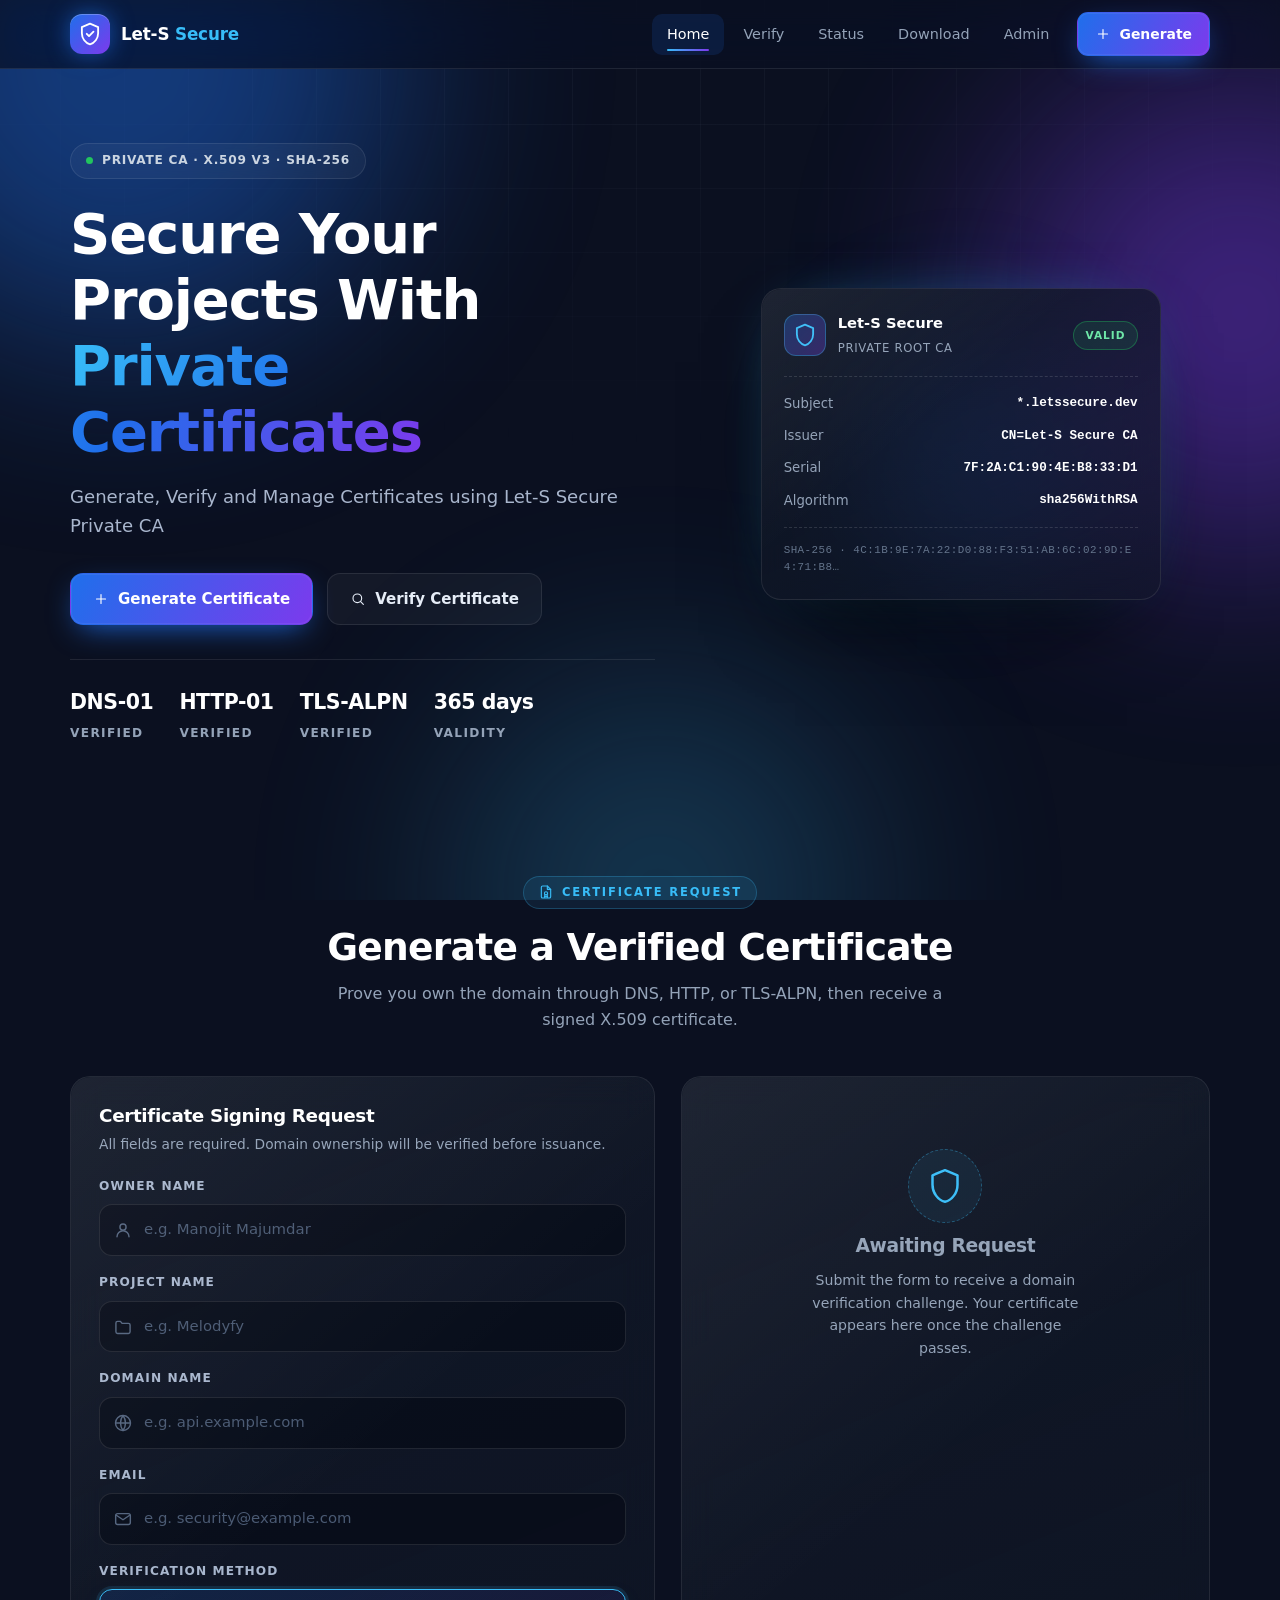
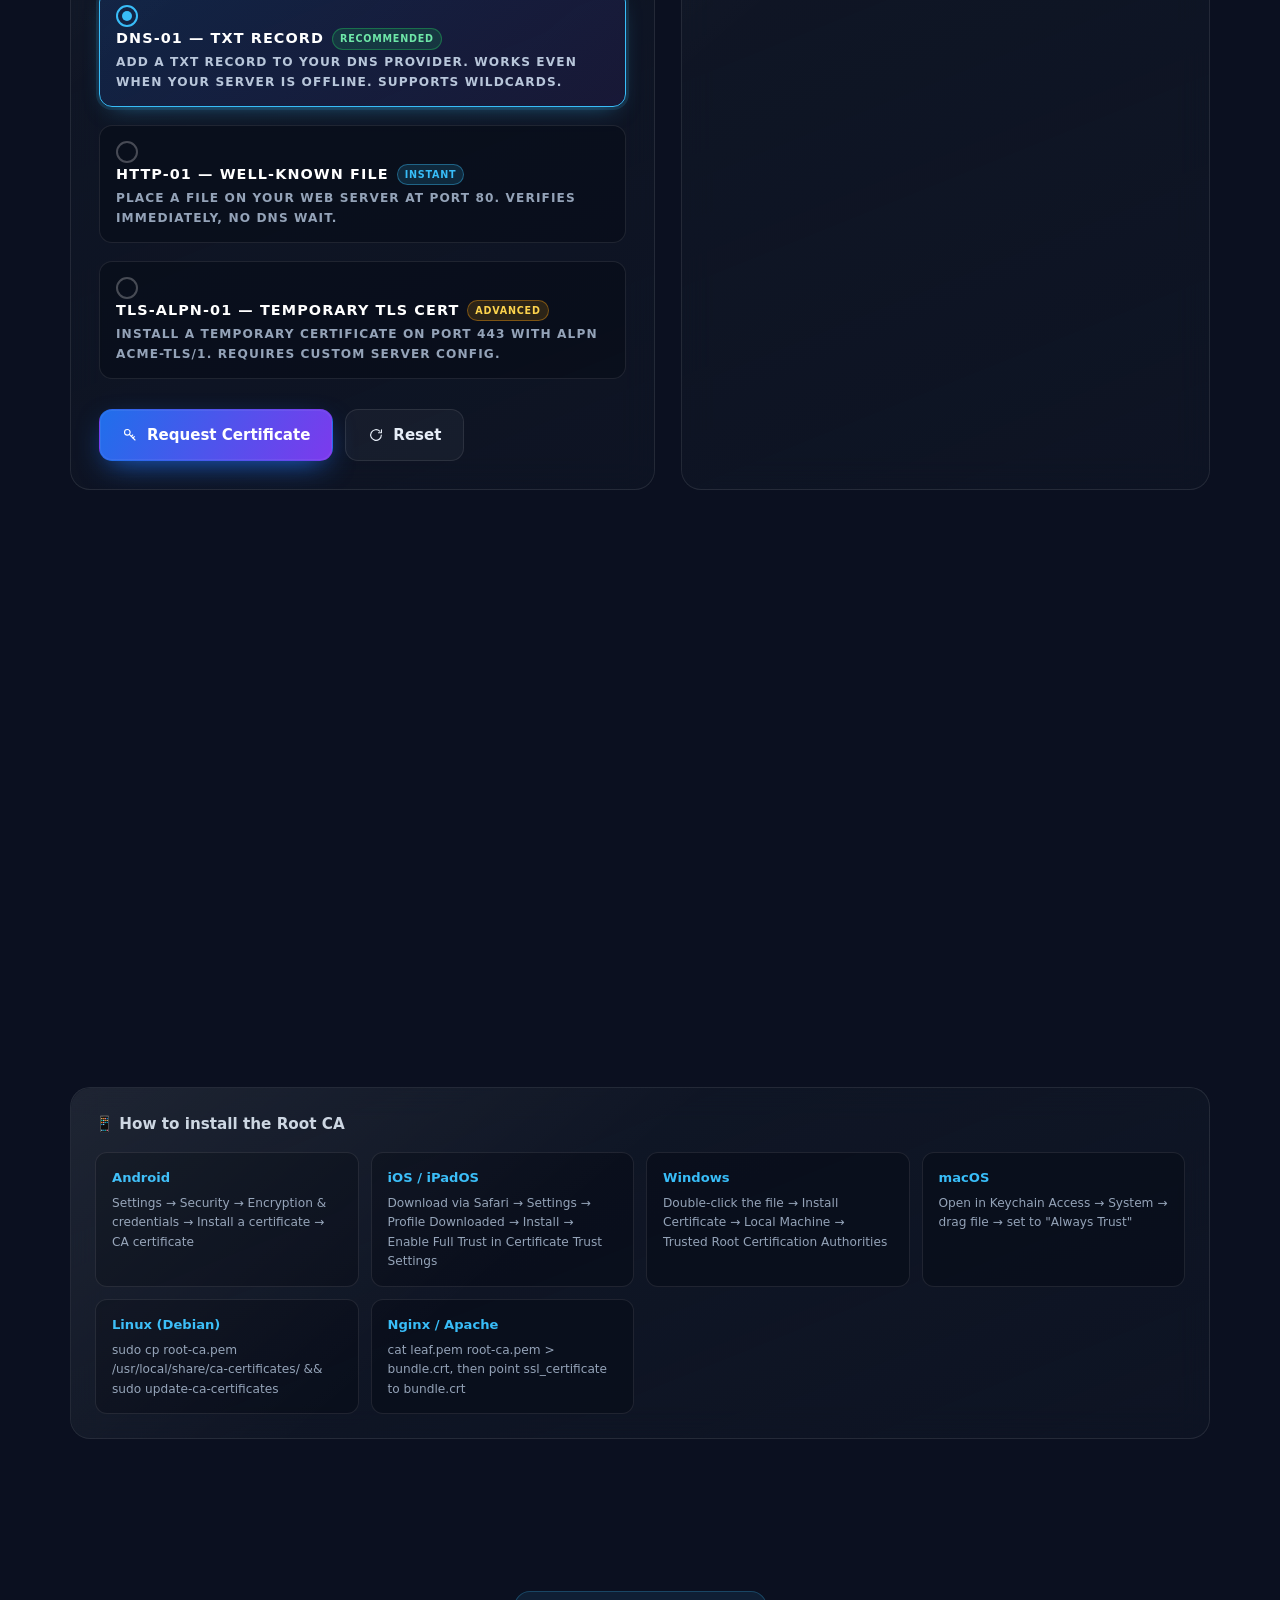
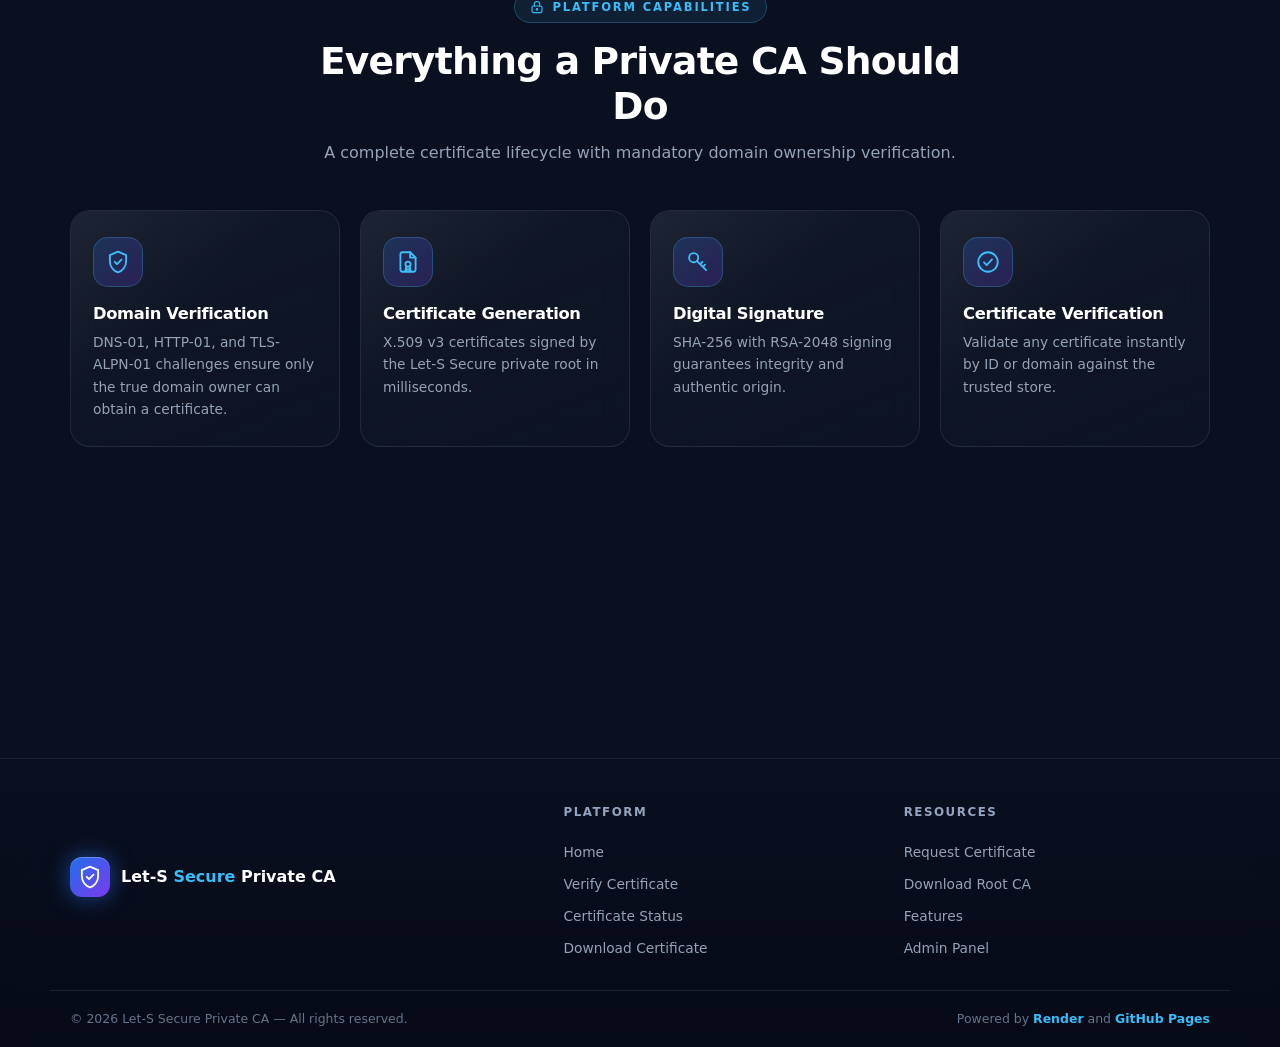
==== commit acaa84e5: "Update index.html" ====
--- a/index.html
+++ b/index.html
@@ -115,16 +115,53 @@
             </div>
             <span class="err">Enter a valid email address.</span>
           </div>
+
+          <!-- MCQ STYLE VERIFICATION METHOD -->
           <div class="field" data-field="method">
-            <label for="f-method">Verification Method</label>
-            <div class="input-wrap"><svg class="ic"><use href="#i-shield-check"/></svg>
-              <select id="f-method" name="method">
-                <option value="dns-01" selected>DNS-01 — TXT record (recommended)</option>
-                <option value="http-01">HTTP-01 — Well-known file</option>
-                <option value="tls-alpn-01">TLS-ALPN-01 — Temporary TLS cert (advanced)</option>
-              </select>
+            <label>Verification Method</label>
+            <div class="method-choice" id="method-choice" role="radiogroup" aria-label="Verification method">
+              <label class="method-option selected" data-value="dns-01" role="radio" aria-checked="true" tabindex="0">
+                <span class="method-radio"></span>
+                <span class="method-info">
+                  <span class="method-title">
+                    DNS-01 — TXT record
+                    <span class="method-badge">Recommended</span>
+                  </span>
+                  <span class="method-desc">
+                    Add a TXT record to your DNS provider. Works even when your server is offline. Supports wildcards.
+                  </span>
+                </span>
+              </label>
+
+              <label class="method-option" data-value="http-01" role="radio" aria-checked="false" tabindex="0">
+                <span class="method-radio"></span>
+                <span class="method-info">
+                  <span class="method-title">
+                    HTTP-01 — Well-known file
+                    <span class="method-badge fast">Instant</span>
+                  </span>
+                  <span class="method-desc">
+                    Place a file on your web server at port 80. Verifies immediately, no DNS wait.
+                  </span>
+                </span>
+              </label>
+
+              <label class="method-option" data-value="tls-alpn-01" role="radio" aria-checked="false" tabindex="0">
+                <span class="method-radio"></span>
+                <span class="method-info">
+                  <span class="method-title">
+                    TLS-ALPN-01 — Temporary TLS cert
+                    <span class="method-badge adv">Advanced</span>
+                  </span>
+                  <span class="method-desc">
+                    Install a temporary certificate on port 443 with ALPN <b>acme-tls/1</b>. Requires custom server config.
+                  </span>
+                </span>
+              </label>
             </div>
-          </div>
+            <input type="hidden" id="f-method" name="method" value="dns-01" />
+          </div>
+
           <div class="form-actions">
             <button type="submit" class="btn btn-primary" id="issue-btn">
               <svg class="ic ic-sm"><use href="#i-key"/></svg> Request Certificate
@@ -134,6 +171,7 @@
             </button>
           </div>
         </form>
+
         <aside class="glass result-card reveal" id="issue-result" aria-live="polite">
           <div class="result-empty">
             <div class="ring"><svg class="ic ic-xl"><use href="#i-shield"/></svg></div>
@@ -261,17 +299,51 @@
 <script>
 window.LS_home = function () {
   "use strict";
-  const { $, $$, escapeHtml, fmtDate, fmtCountdown, toast, sleep, apiRequest, apiAuth,
-    getToken, setAuth, clearAuth, copyText, downloadFile, getCachedCertIds, cacheCertId,
-    DOMAIN_RE, EMAIL_RE, CERT_ID_RE, setFieldError, clearFieldErrors,
+  const { $, escapeHtml, fmtDate, fmtCountdown, toast, sleep, apiRequest,
+    copyText, downloadFile, getCachedCertIds, cacheCertId,
+    DOMAIN_RE, EMAIL_RE, setFieldError, clearFieldErrors,
     renderAdvancedError, classifyError } = LS;
+  const API = LS.API;
+
+  /* ==========================================================
+     METHOD CHOICE (MCQ style)
+     ========================================================== */
+  function initMethodChoice() {
+    const wrap = document.getElementById("method-choice");
+    const hidden = document.getElementById("f-method");
+    if (!wrap || !hidden) return;
+
+    const options = wrap.querySelectorAll(".method-option");
+
+    function select(opt) {
+      options.forEach((o) => {
+        const on = o === opt;
+        o.classList.toggle("selected", on);
+        o.setAttribute("aria-checked", String(on));
+      });
+      hidden.value = opt.dataset.value;
+    }
+
+    options.forEach((opt) => {
+      opt.addEventListener("click", (e) => {
+        e.preventDefault();
+        select(opt);
+      });
+      opt.addEventListener("keydown", (e) => {
+        if (e.key === " " || e.key === "Enter") {
+          e.preventDefault();
+          select(opt);
+        }
+      });
+    });
+  }
+  initMethodChoice();
 
   /* ==========================================================
      CERTIFICATE REQUEST FLOW
      ========================================================== */
   const form = $("#cert-form");
   const resultBox = $("#issue-result");
-  const API = LS.API;
 
   let currentChallenge = null;
   let challengeTimerInterval = null;
@@ -301,13 +373,11 @@
     const hasError = !!challenge.lastError;
     const attempts = challenge.attempts || 0;
 
-    /* -------- Error classification -------- */
     let errorHtml = "";
     let statusHtml = "";
 
     if (hasError) {
       const info = classifyError(new Error(challenge.lastError));
-      // Use challenge-specific hints when possible
       let hints = info.hints;
       const lower = challenge.lastError.toLowerCase();
 
@@ -367,7 +437,6 @@
         "</div>";
     }
 
-    /* -------- Method-specific record UI -------- */
     let recordRows = "";
     if (isTls) {
       recordRows =
@@ -567,7 +636,6 @@
           body: JSON.stringify(data),
         });
 
-        // Case A: pre-verified domain → certificate issued directly
         if (res.status === "issued" && res.certificate) {
           cacheCertId(res.certificate.certId);
           renderIssued(res.certificate);
@@ -575,7 +643,6 @@
           return;
         }
 
-        // Case B: challenge pending
         renderChallenge(res.challenge);
         toast("Challenge created. Complete the verification to get your certificate.", "info", 5000);
       } catch (err) {
@@ -592,6 +659,18 @@
     form.addEventListener("reset", () => {
       clearFieldErrors();
       renderInitial();
+      // Reset method choice to DNS-01
+      const wrap = document.getElementById("method-choice");
+      if (wrap) {
+        const opts = wrap.querySelectorAll(".method-option");
+        opts.forEach((o) => {
+          const on = o.dataset.value === "dns-01";
+          o.classList.toggle("selected", on);
+          o.setAttribute("aria-checked", String(on));
+        });
+      }
+      const hidden = document.getElementById("f-method");
+      if (hidden) hidden.value = "dns-01";
     });
   }
 
@@ -660,7 +739,7 @@
         downloadFile(id + ".pem", pem);
         toast("Downloaded " + id + ".pem", "ok");
       } catch (err) {
-        renderAdvancedError($("#root-ca-error") || resultBox, err);
+        renderAdvancedError(resultBox, err);
       }
     }
     if (action === "copy-cert-id") {
@@ -725,7 +804,7 @@
     });
   }
 
-  /* Prefill anything from query string */
+  /* Prefill */
   const params = new URLSearchParams(location.search);
   if (params.get("domain")) {
     const d = $("#f-domain"); if (d) d.value = params.get("domain");
--- a/assets/style.css
+++ b/assets/style.css
@@ -192,9 +192,6 @@
 .field input,.field select{width:100%;padding:13px 15px 13px 44px;border-radius:13px;
   background:rgba(8,12,24,.72);border:1px solid rgba(255,255,255,.1);color:#fff;
   font-size:.93rem;transition:border-color .25s,box-shadow .25s,background .25s}
-.field select{padding-left:44px;appearance:none;
-  background-image:url("data:image/svg+xml;utf8,<svg xmlns='http://www.w3.org/2000/svg' width='12' height='12' viewBox='0 0 24 24' fill='none' stroke='%2394a3b8' stroke-width='2'><polyline points='6 9 12 15 18 9'/></svg>");
-  background-repeat:no-repeat;background-position:right 16px center}
 .field input::placeholder{color:#4a5a73}
 .field input:focus,.field select:focus{outline:none;border-color:var(--accent);
   background:rgba(8,12,24,.95);
@@ -206,6 +203,56 @@
 .field.invalid .err{display:block;animation:pageIn .3s ease both}
 @keyframes pageIn{from{opacity:0;transform:translateY(14px)}to{opacity:1;transform:none}}
 .form-actions{display:flex;flex-wrap:wrap;gap:12px;margin-top:22px}
+
+/* METHOD CHOICE (MCQ / Radio Cards) */
+.method-choice{display:grid;gap:10px;margin-top:4px}
+.method-option{
+  display:flex;align-items:flex-start;gap:12px;
+  padding:14px 16px;border-radius:13px;
+  background:rgba(8,12,24,.6);
+  border:1.5px solid rgba(255,255,255,.09);
+  cursor:pointer;user-select:none;position:relative;
+  transition:border-color .25s,background .25s,transform .2s,box-shadow .25s;
+  -webkit-tap-highlight-color:transparent;
+}
+.method-option:hover{border-color:rgba(56,189,248,.4);background:rgba(56,189,248,.05)}
+.method-option:active{transform:scale(.985)}
+.method-option.selected{
+  border-color:var(--accent);
+  background:linear-gradient(140deg,rgba(31,111,235,.16),rgba(124,58,237,.09));
+  box-shadow:0 0 0 3px rgba(56,189,248,.12),0 8px 24px -12px rgba(56,189,248,.6);
+}
+.method-radio{
+  width:22px;height:22px;flex:none;border-radius:50%;
+  border:2px solid rgba(255,255,255,.25);
+  display:grid;place-items:center;margin-top:1px;
+  background:transparent;
+  transition:border-color .25s;
+}
+.method-radio::after{
+  content:"";width:10px;height:10px;border-radius:50%;
+  background:var(--accent);transform:scale(0);
+  transition:transform .25s var(--ease);
+}
+.method-option.selected .method-radio{border-color:var(--accent)}
+.method-option.selected .method-radio::after{transform:scale(1)}
+.method-info{flex:1;min-width:0}
+.method-title{
+  display:flex;align-items:center;gap:8px;flex-wrap:wrap;
+  font-size:.9rem;font-weight:600;color:#fff;margin-bottom:3px;
+}
+.method-desc{font-size:.76rem;color:var(--muted);line-height:1.55}
+.method-option.selected .method-desc{color:#b8c6da}
+.method-badge{
+  display:inline-block;font-size:.6rem;font-weight:800;
+  letter-spacing:.08em;text-transform:uppercase;
+  padding:2px 7px;border-radius:999px;
+  background:rgba(34,197,94,.15);
+  border:1px solid rgba(34,197,94,.4);
+  color:#6ee7a8;
+}
+.method-badge.adv{background:rgba(245,158,11,.15);border-color:rgba(245,158,11,.4);color:#fcd34d}
+.method-badge.fast{background:rgba(56,189,248,.15);border-color:rgba(56,189,248,.4);color:var(--accent)}
 
 /* RESULT / DATA */
 .result-card{padding:28px;min-height:100%}
@@ -276,7 +323,7 @@
   background:rgba(56,189,248,.12);border:1px solid rgba(56,189,248,.3);font-size:.68rem;
   font-weight:700;letter-spacing:.08em;text-transform:uppercase;color:var(--accent);margin-left:8px}
 
-/* ADVANCED ERROR BANNER */
+/* ADVANCED ERROR */
 .advanced-error{padding:20px;border-radius:16px;
   background:linear-gradient(140deg,rgba(239,68,68,.14),rgba(239,68,68,.05));
   border:1px solid rgba(239,68,68,.5);margin-bottom:20px;
@@ -515,6 +562,9 @@
   .root-ca-actions .btn{width:100%}
   .record-row{flex-direction:column;align-items:flex-start;gap:6px}
   .record-row .v{text-align:left}
+  .method-option{padding:13px 14px}
+  .method-title{font-size:.86rem}
+  .method-desc{font-size:.72rem}
 }
 @media (prefers-reduced-motion:reduce){
   *,*::before,*::after{animation-duration:.001ms!important;animation-iteration-count:1!important;
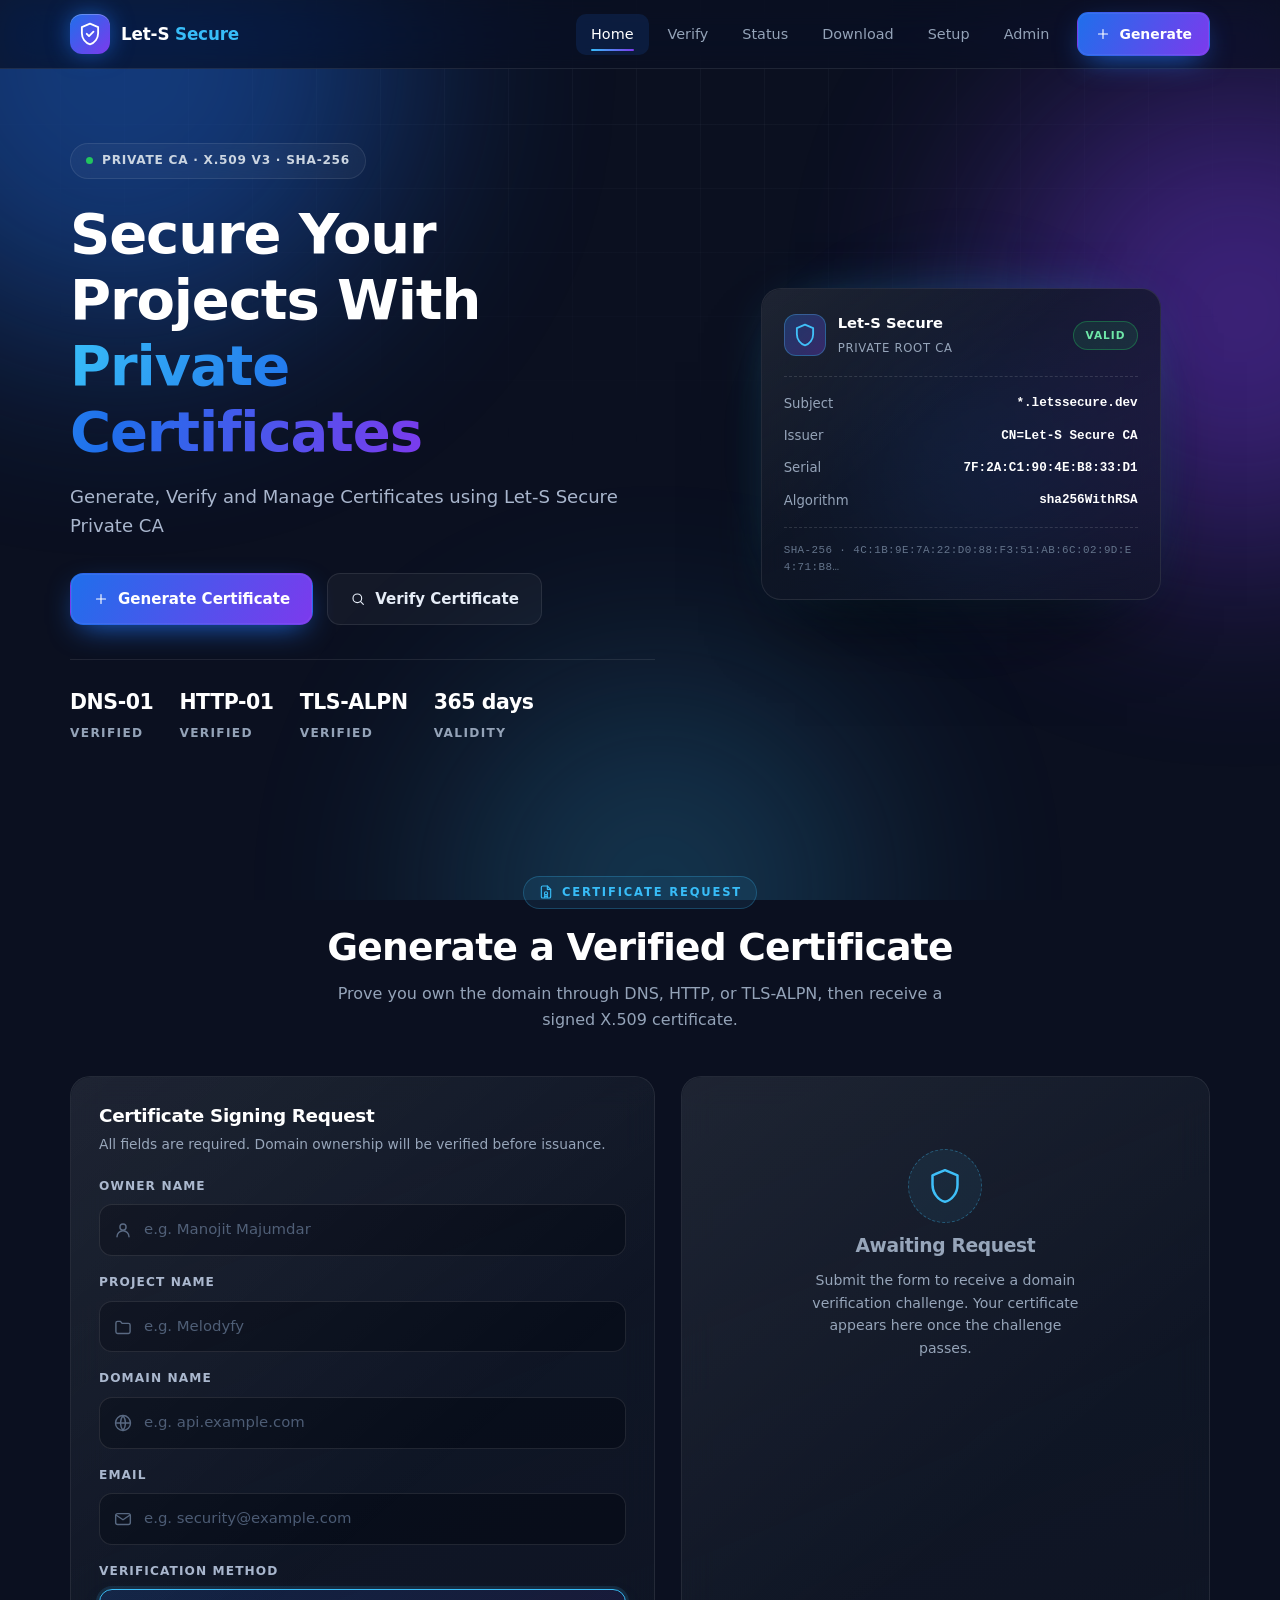
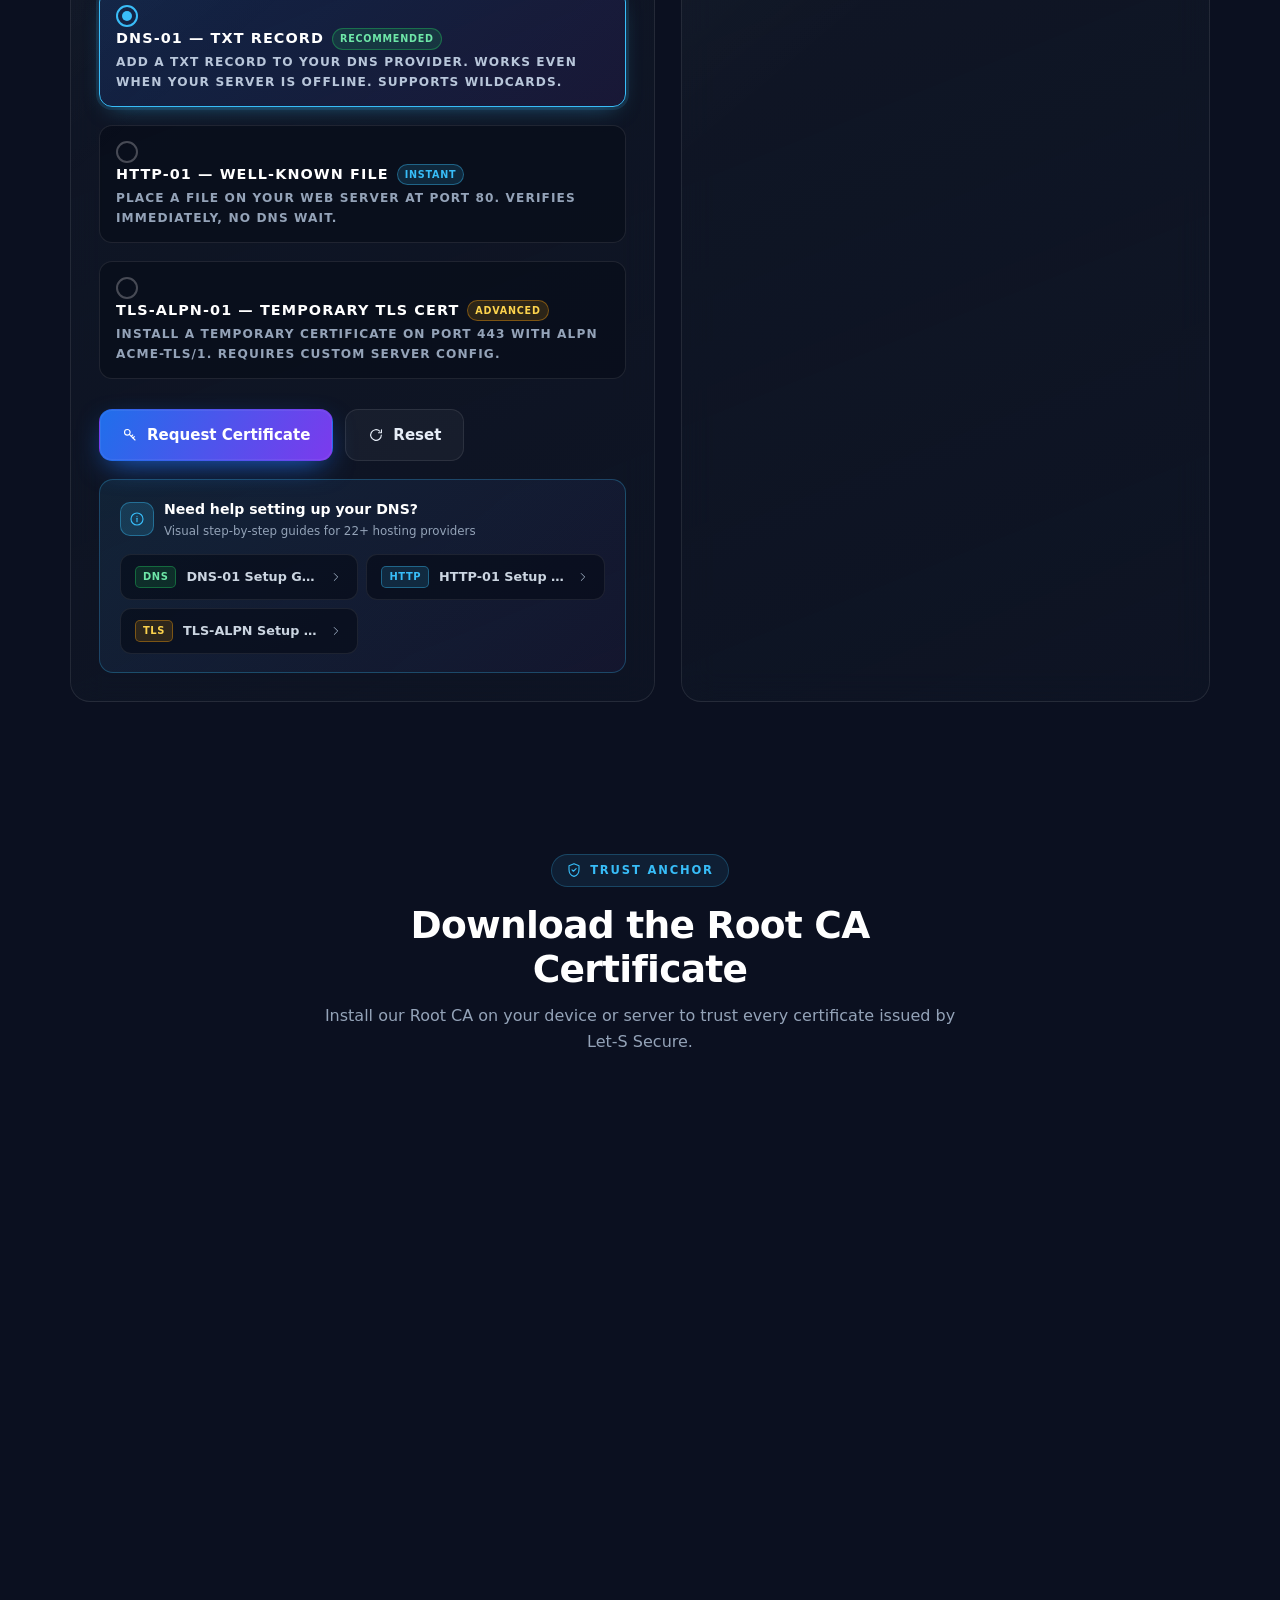
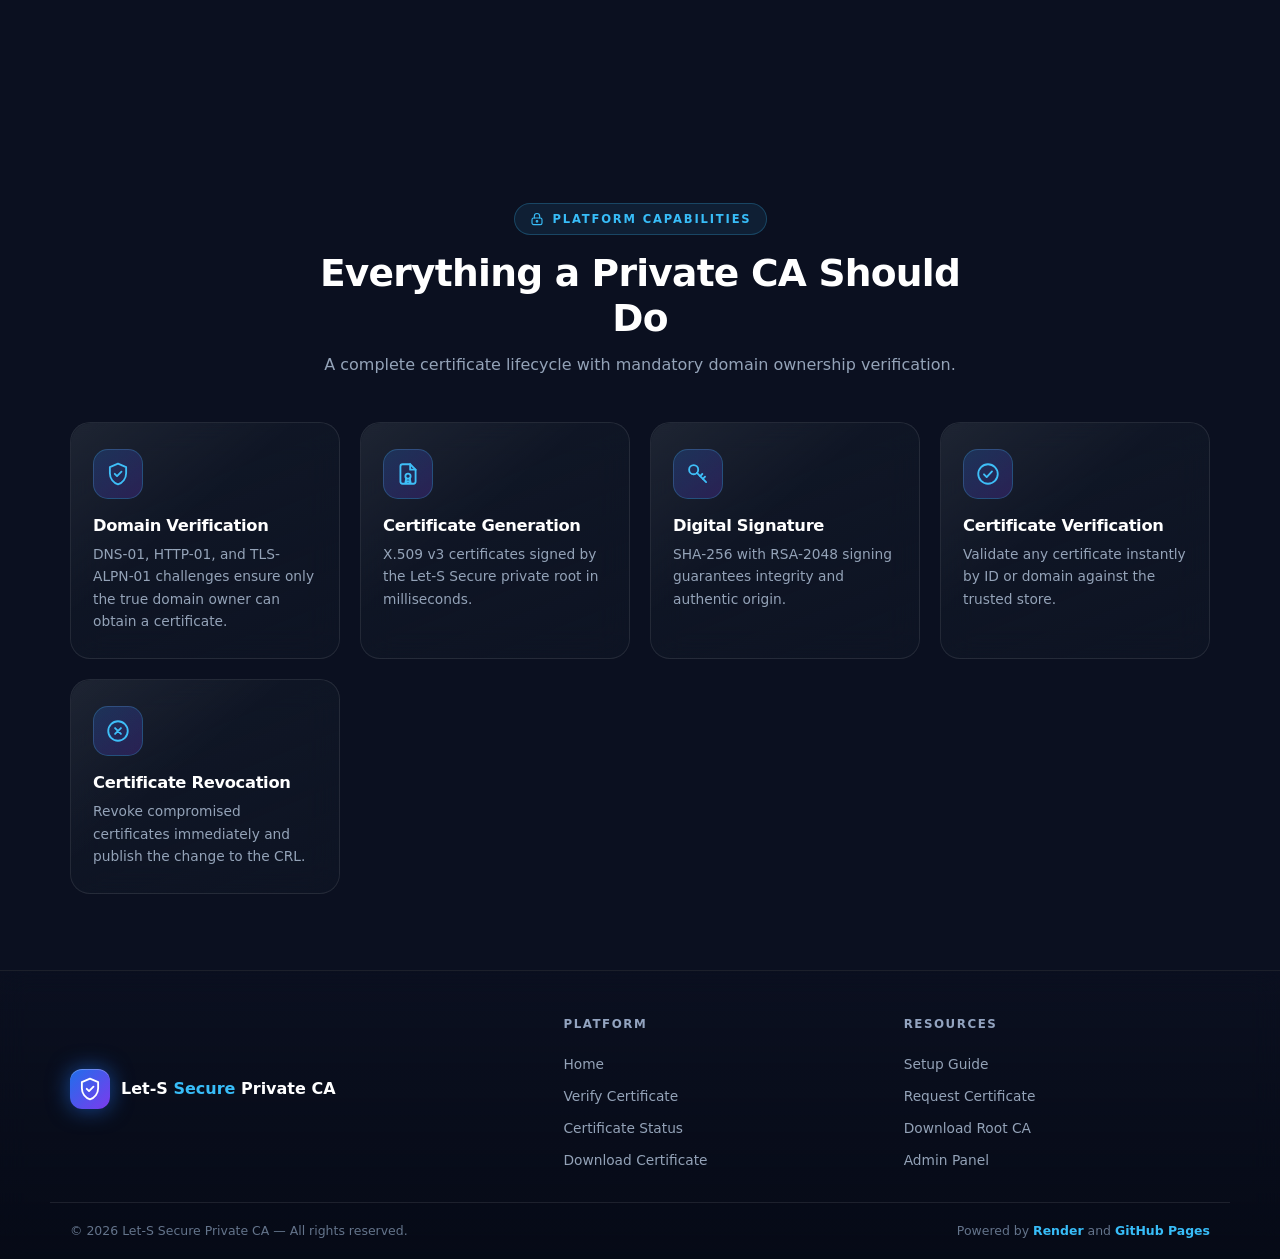
==== commit 6c9ccce5: "Update index.html" ====
--- a/index.html
+++ b/index.html
@@ -7,6 +7,53 @@
 <meta name="description" content="Generate, verify and manage private SSL/TLS certificates with Let-S Secure Private CA." />
 <link rel="icon" href="data:image/svg+xml,<svg xmlns='http://www.w3.org/2000/svg' viewBox='0 0 24 24'><path d='M12 2.5 4.5 5.6v5.6c0 4.9 3.2 9.2 7.5 10.3 4.3-1.1 7.5-5.4 7.5-10.3V5.6L12 2.5Z' fill='none' stroke='%2338bdf8' stroke-width='1.7'/></svg>" />
 <link rel="stylesheet" href="assets/style.css" />
+<style>
+/* Setup help block — inline fallback (in case style.css hasn't been updated yet) */
+.setup-help-block{
+  margin-top:18px;padding:18px 20px;border-radius:14px;
+  background:linear-gradient(140deg,rgba(56,189,248,.09),rgba(124,58,237,.06));
+  border:1px solid rgba(56,189,248,.28);
+  animation:pageIn .5s var(--ease) both;
+}
+.setup-help-head{display:flex;align-items:center;gap:10px;margin-bottom:14px}
+.setup-help-head .sh-icon{
+  width:34px;height:34px;border-radius:10px;flex:none;
+  display:grid;place-items:center;
+  background:rgba(56,189,248,.16);border:1px solid rgba(56,189,248,.4);color:var(--accent);
+}
+.setup-help-head .sh-text{flex:1;min-width:0}
+.setup-help-head h4{font-size:.88rem;margin:0 0 2px;color:#fff;font-weight:700}
+.setup-help-head p{font-size:.74rem;margin:0;color:var(--muted);line-height:1.5}
+.setup-help-links{display:grid;gap:8px;grid-template-columns:repeat(auto-fit,minmax(160px,1fr))}
+.setup-help-link{
+  display:flex;align-items:center;justify-content:space-between;gap:10px;
+  padding:11px 14px;border-radius:11px;
+  background:rgba(8,12,24,.62);border:1px solid rgba(255,255,255,.08);
+  color:#cbd5e1;font-size:.8rem;font-weight:600;text-decoration:none;cursor:pointer;
+  transition:border-color .25s,background .25s,transform .2s;
+}
+.setup-help-link:hover{
+  border-color:rgba(56,189,248,.5);background:rgba(56,189,248,.09);
+  color:#fff;transform:translateY(-2px);
+}
+.setup-help-link .shl-tag{
+  font-size:.62rem;font-weight:800;letter-spacing:.06em;text-transform:uppercase;
+  padding:2px 7px;border-radius:5px;flex:none;
+}
+.sh-tag-dns{background:rgba(34,197,94,.15);border:1px solid rgba(34,197,94,.4);color:#6ee7a8}
+.sh-tag-http{background:rgba(56,189,248,.15);border:1px solid rgba(56,189,248,.4);color:var(--accent)}
+.sh-tag-tls{background:rgba(245,158,11,.15);border:1px solid rgba(245,158,11,.4);color:#fcd34d}
+.setup-help-link .shl-label{flex:1;min-width:0;overflow:hidden;text-overflow:ellipsis;white-space:nowrap}
+.setup-help-link .shl-arrow{
+  width:14px;height:14px;flex:none;color:var(--muted);
+  transition:transform .25s,color .25s;
+}
+.setup-help-link:hover .shl-arrow{transform:translateX(3px);color:var(--accent)}
+@media (max-width:640px){
+  .setup-help-block{padding:16px}
+  .setup-help-links{grid-template-columns:1fr}
+}
+</style>
 </head>
 <body data-page="home">
 
@@ -31,6 +78,7 @@
       <a class="nav-link" href="verify.html">Verify</a>
       <a class="nav-link" href="status.html">Status</a>
       <a class="nav-link" href="download.html">Download</a>
+      <a class="nav-link" href="setup.html">Setup</a>
       <a class="nav-link" href="admin.html">Admin</a>
       <a class="btn btn-primary btn-sm nav-cta" href="#request"><svg class="ic ic-sm"><use href="#i-plus"/></svg> Generate</a>
     </div>
@@ -169,6 +217,34 @@
             <button type="reset" class="btn btn-ghost">
               <svg class="ic ic-sm"><use href="#i-refresh"/></svg> Reset
             </button>
+          </div>
+
+          <!-- SETUP HELP BLOCK -->
+          <div class="setup-help-block">
+            <div class="setup-help-head">
+              <div class="sh-icon"><svg class="ic ic-sm"><use href="#i-info"/></svg></div>
+              <div class="sh-text">
+                <h4>Need help setting up your DNS?</h4>
+                <p>Visual step-by-step guides for 22+ hosting providers</p>
+              </div>
+            </div>
+            <div class="setup-help-links">
+              <a class="setup-help-link" href="setup.html?method=dns">
+                <span class="shl-tag sh-tag-dns">DNS</span>
+                <span class="shl-label">DNS-01 Setup Guide</span>
+                <svg class="ic shl-arrow" viewBox="0 0 24 24" fill="none" stroke="currentColor" stroke-width="2" stroke-linecap="round" stroke-linejoin="round"><polyline points="9 6 15 12 9 18"/></svg>
+              </a>
+              <a class="setup-help-link" href="setup.html?method=http">
+                <span class="shl-tag sh-tag-http">HTTP</span>
+                <span class="shl-label">HTTP-01 Setup Guide</span>
+                <svg class="ic shl-arrow" viewBox="0 0 24 24" fill="none" stroke="currentColor" stroke-width="2" stroke-linecap="round" stroke-linejoin="round"><polyline points="9 6 15 12 9 18"/></svg>
+              </a>
+              <a class="setup-help-link" href="setup.html?method=tls">
+                <span class="shl-tag sh-tag-tls">TLS</span>
+                <span class="shl-label">TLS-ALPN Setup Guide</span>
+                <svg class="ic shl-arrow" viewBox="0 0 24 24" fill="none" stroke="currentColor" stroke-width="2" stroke-linecap="round" stroke-linejoin="round"><polyline points="9 6 15 12 9 18"/></svg>
+              </a>
+            </div>
           </div>
         </form>
 
@@ -283,9 +359,9 @@
     </div>
     <div class="footer-col">
       <h4>Resources</h4>
+      <a href="setup.html">Setup Guide</a>
       <a href="index.html#request">Request Certificate</a>
       <a href="index.html#trust-root">Download Root CA</a>
-      <a href="index.html#features">Features</a>
       <a href="admin.html">Admin Panel</a>
     </div>
   </div>
@@ -480,6 +556,21 @@
       : isTls
         ? 'Install the provisioning files on port 443 with ALPN <b>acme-tls/1</b>, then click <b>Verify Now</b>.'
         : 'Create the file on your web server (public on port 80), then click <b>Verify Now</b>.';
+
+    // Setup guide link specific to current method
+    const setupMethod = isDns ? "dns" : isTls ? "tls" : "http";
+    const setupLinkHtml =
+      '<div style="margin-top:14px;padding:12px 14px;border-radius:12px;' +
+        'background:rgba(56,189,248,.06);border:1px solid rgba(56,189,248,.22);' +
+        'display:flex;align-items:center;gap:10px;flex-wrap:wrap">' +
+        '<svg class="ic ic-sm" style="color:var(--accent)"><use href="#i-info"/></svg>' +
+        '<span style="font-size:.78rem;color:#a9b6cd;flex:1;min-width:180px">' +
+          "Need visual help? See the step-by-step guide for your provider." +
+        "</span>" +
+        '<a class="btn btn-ghost btn-sm" href="setup.html?method=' + setupMethod + '" style="width:auto">' +
+          '<svg class="ic ic-sm"><use href="#i-globe"/></svg> Open Setup Guide' +
+        "</a>" +
+      "</div>";
 
     resultBox.innerHTML =
       '<div class="challenge-panel">' +
@@ -525,6 +616,7 @@
             '<svg class="ic ic-sm"><use href="#i-x-circle"/></svg> Cancel' +
           "</button>" +
         "</div>" +
+        setupLinkHtml +
       "</div>";
 
     startChallengeTimer(challenge.expiresAt);
@@ -659,7 +751,6 @@
     form.addEventListener("reset", () => {
       clearFieldErrors();
       renderInitial();
-      // Reset method choice to DNS-01
       const wrap = document.getElementById("method-choice");
       if (wrap) {
         const opts = wrap.querySelectorAll(".method-option");
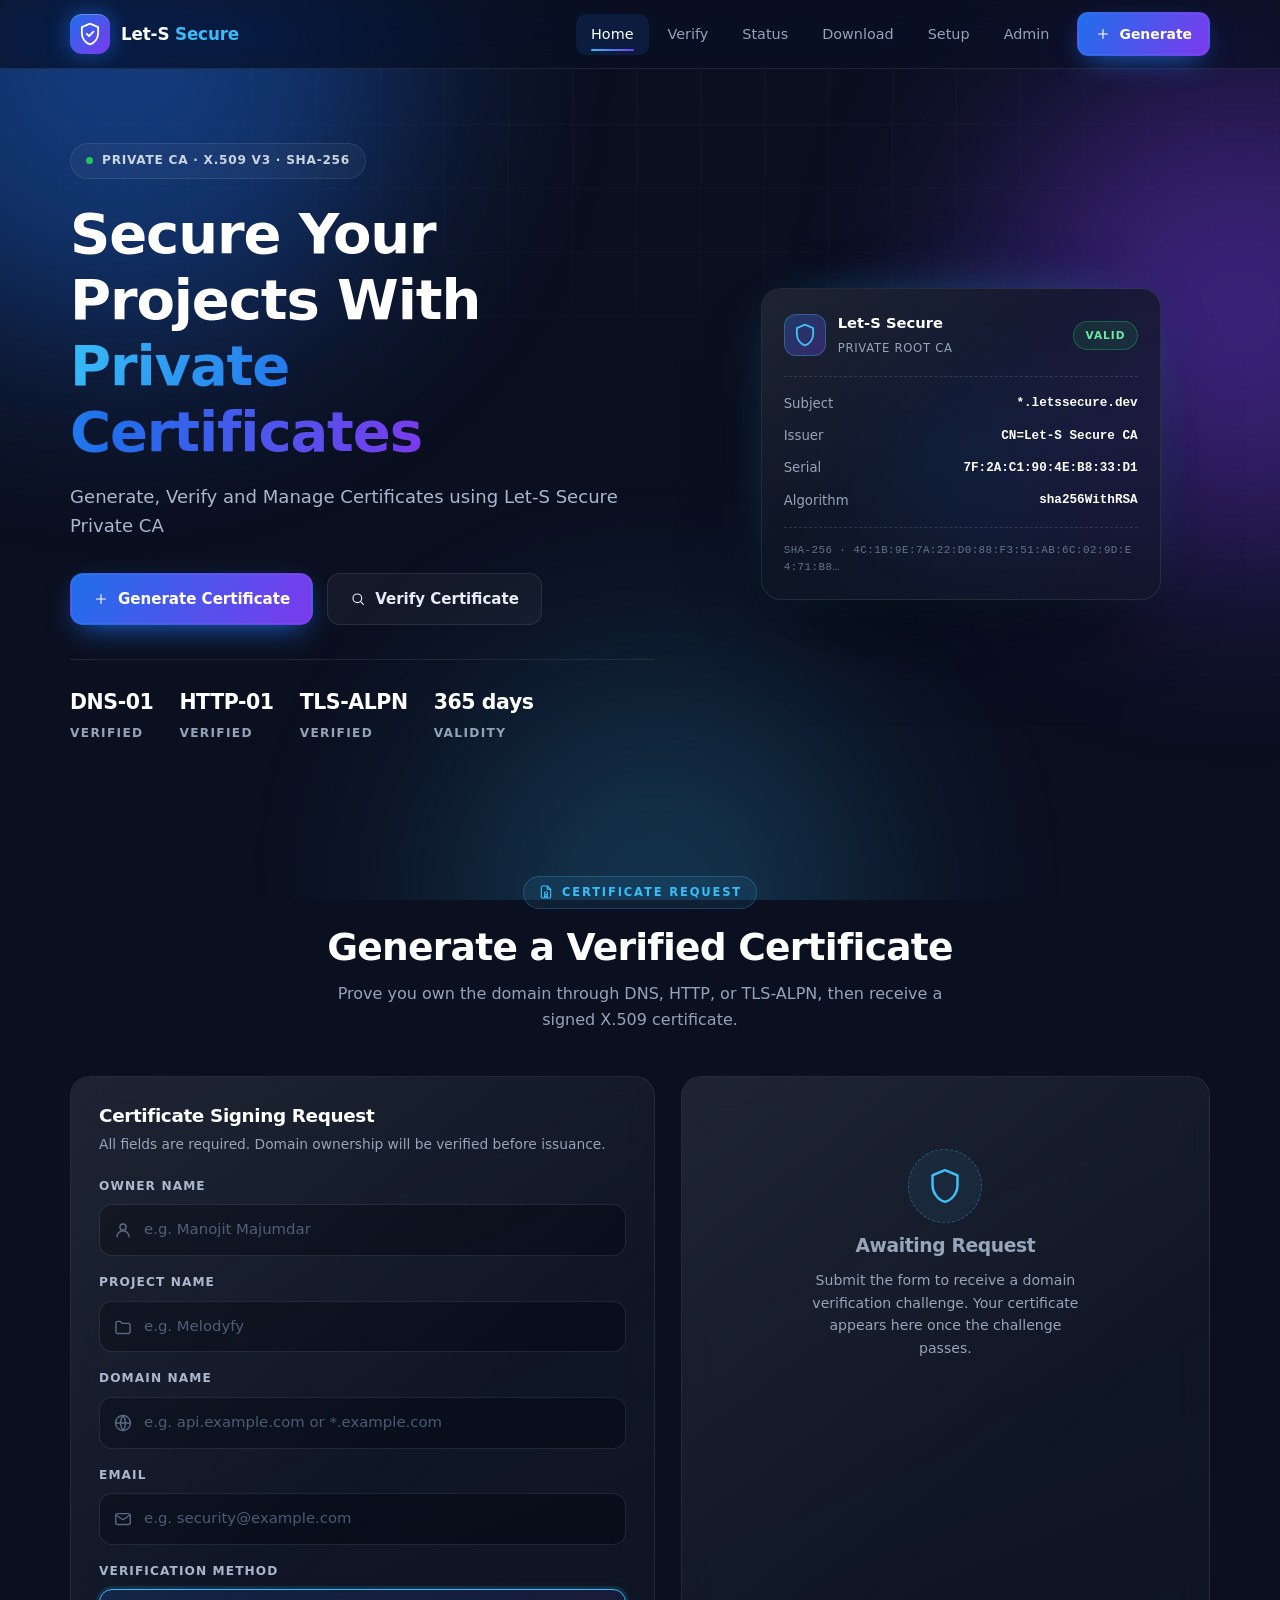
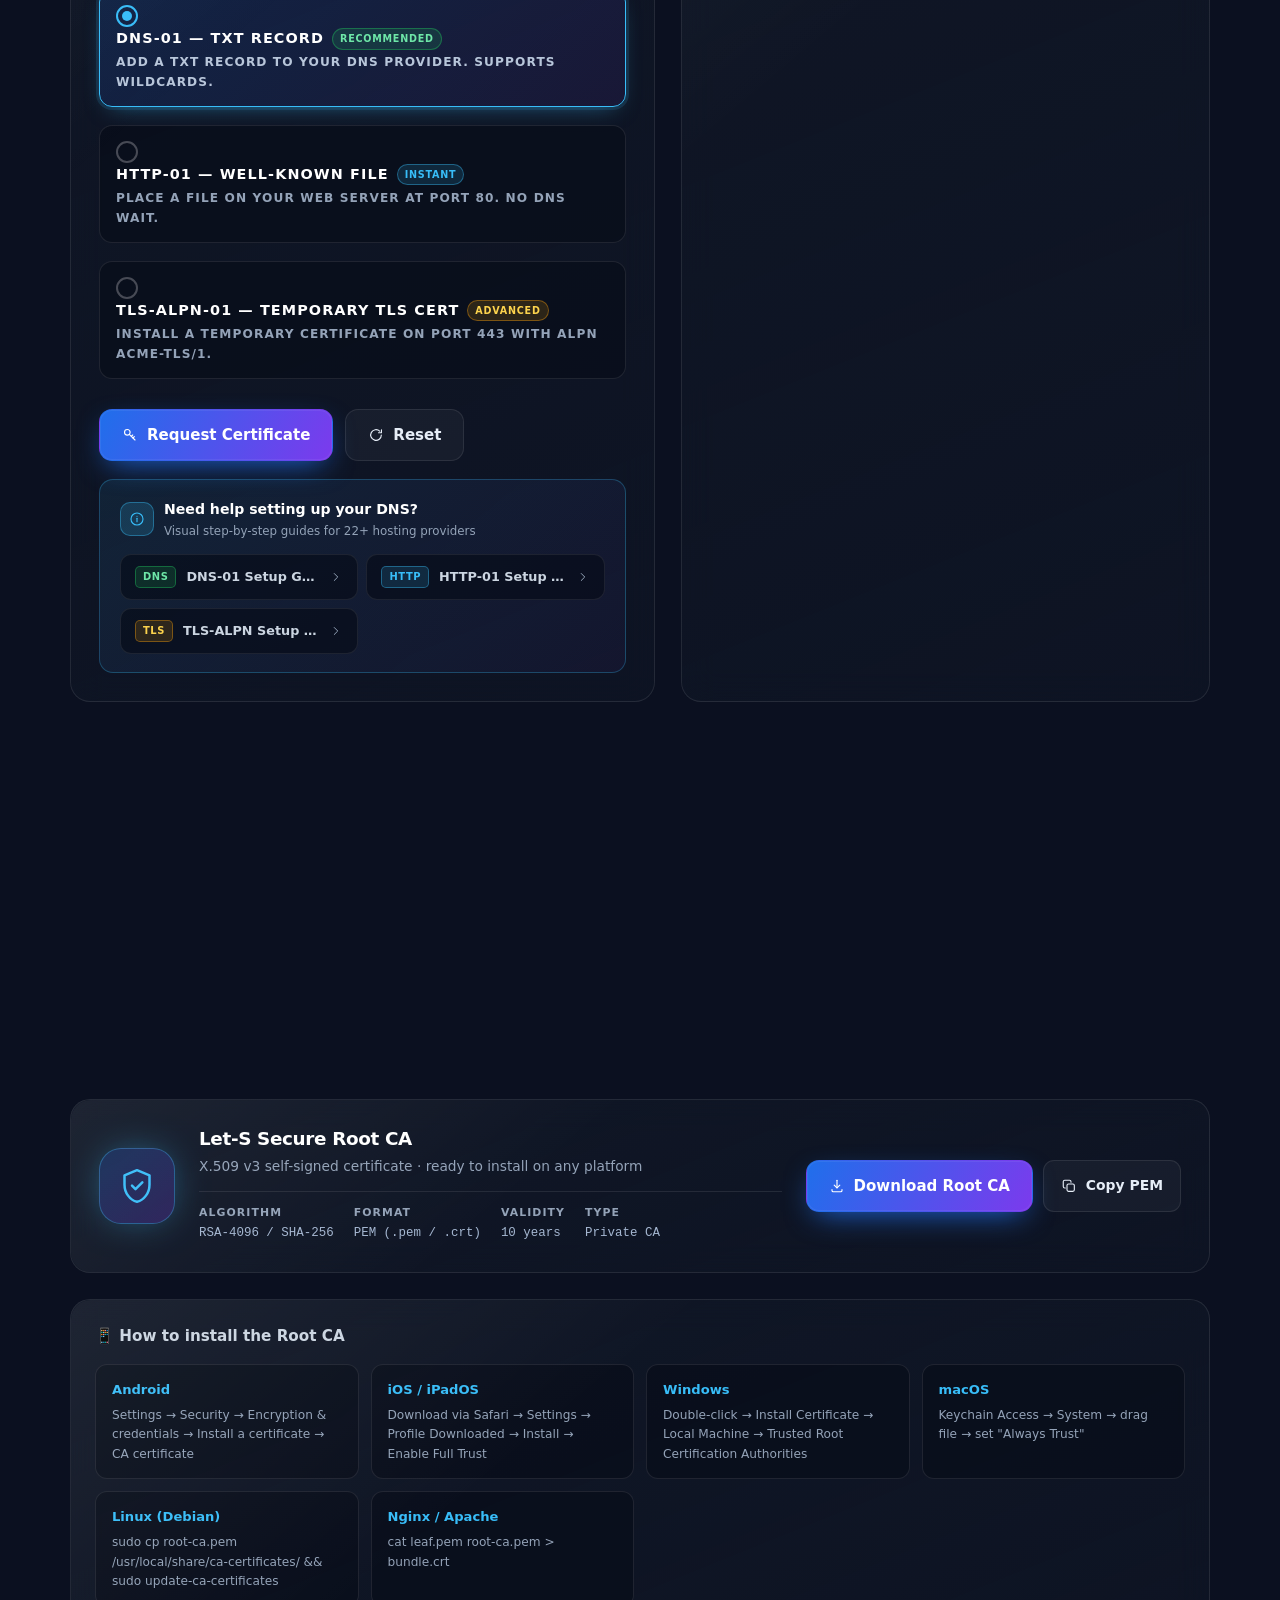
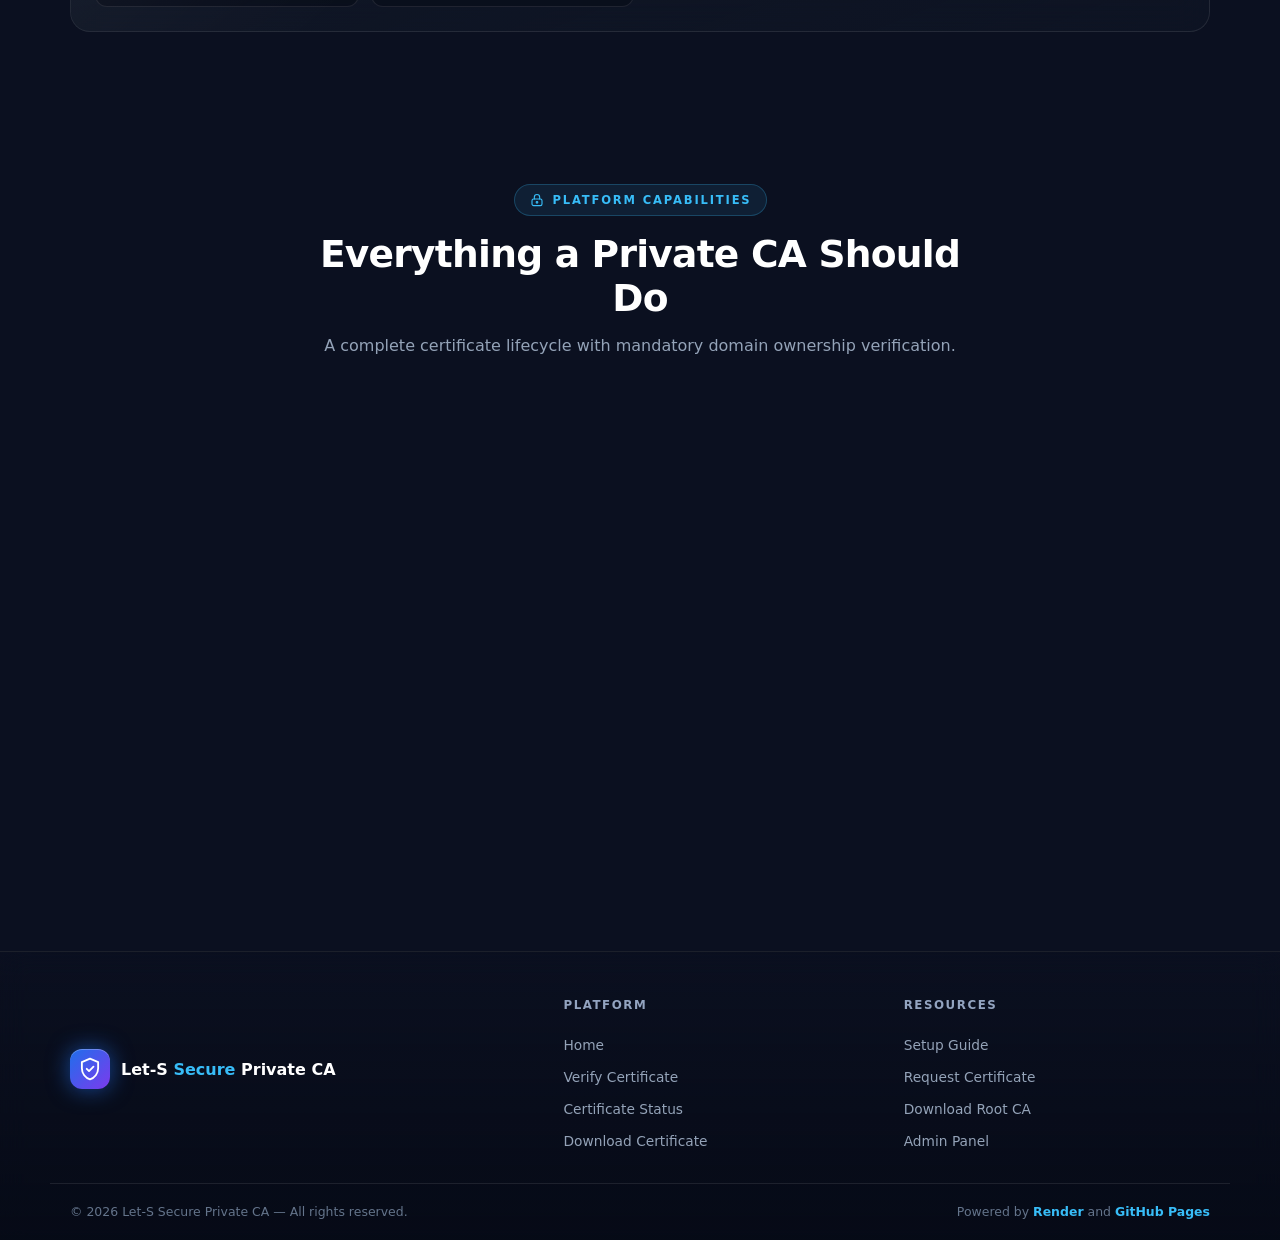
==== commit b14114aa: "Update index.html" ====
--- a/index.html
+++ b/index.html
@@ -8,50 +8,78 @@
 <link rel="icon" href="data:image/svg+xml,<svg xmlns='http://www.w3.org/2000/svg' viewBox='0 0 24 24'><path d='M12 2.5 4.5 5.6v5.6c0 4.9 3.2 9.2 7.5 10.3 4.3-1.1 7.5-5.4 7.5-10.3V5.6L12 2.5Z' fill='none' stroke='%2338bdf8' stroke-width='1.7'/></svg>" />
 <link rel="stylesheet" href="assets/style.css" />
 <style>
-/* Setup help block — inline fallback (in case style.css hasn't been updated yet) */
-.setup-help-block{
-  margin-top:18px;padding:18px 20px;border-radius:14px;
-  background:linear-gradient(140deg,rgba(56,189,248,.09),rgba(124,58,237,.06));
-  border:1px solid rgba(56,189,248,.28);
-  animation:pageIn .5s var(--ease) both;
-}
-.setup-help-head{display:flex;align-items:center;gap:10px;margin-bottom:14px}
-.setup-help-head .sh-icon{
-  width:34px;height:34px;border-radius:10px;flex:none;
+/* Private key panel — one-time display */
+.private-key-panel{
+  margin-top:20px;padding:20px;border-radius:16px;
+  background:linear-gradient(140deg,rgba(245,158,11,.14),rgba(245,158,11,.04));
+  border:1.5px solid rgba(245,158,11,.6);
+  animation:errShake .55s var(--ease) both;
+  box-shadow:0 0 40px -12px rgba(245,158,11,.6);
+}
+.private-key-panel .pk-head{
+  display:flex;align-items:flex-start;gap:14px;margin-bottom:14px;
+}
+.private-key-panel .pk-icon{
+  width:44px;height:44px;border-radius:50%;flex:none;
   display:grid;place-items:center;
-  background:rgba(56,189,248,.16);border:1px solid rgba(56,189,248,.4);color:var(--accent);
-}
-.setup-help-head .sh-text{flex:1;min-width:0}
-.setup-help-head h4{font-size:.88rem;margin:0 0 2px;color:#fff;font-weight:700}
-.setup-help-head p{font-size:.74rem;margin:0;color:var(--muted);line-height:1.5}
-.setup-help-links{display:grid;gap:8px;grid-template-columns:repeat(auto-fit,minmax(160px,1fr))}
-.setup-help-link{
-  display:flex;align-items:center;justify-content:space-between;gap:10px;
-  padding:11px 14px;border-radius:11px;
-  background:rgba(8,12,24,.62);border:1px solid rgba(255,255,255,.08);
-  color:#cbd5e1;font-size:.8rem;font-weight:600;text-decoration:none;cursor:pointer;
-  transition:border-color .25s,background .25s,transform .2s;
-}
-.setup-help-link:hover{
-  border-color:rgba(56,189,248,.5);background:rgba(56,189,248,.09);
-  color:#fff;transform:translateY(-2px);
-}
-.setup-help-link .shl-tag{
-  font-size:.62rem;font-weight:800;letter-spacing:.06em;text-transform:uppercase;
-  padding:2px 7px;border-radius:5px;flex:none;
-}
-.sh-tag-dns{background:rgba(34,197,94,.15);border:1px solid rgba(34,197,94,.4);color:#6ee7a8}
-.sh-tag-http{background:rgba(56,189,248,.15);border:1px solid rgba(56,189,248,.4);color:var(--accent)}
-.sh-tag-tls{background:rgba(245,158,11,.15);border:1px solid rgba(245,158,11,.4);color:#fcd34d}
-.setup-help-link .shl-label{flex:1;min-width:0;overflow:hidden;text-overflow:ellipsis;white-space:nowrap}
-.setup-help-link .shl-arrow{
-  width:14px;height:14px;flex:none;color:var(--muted);
-  transition:transform .25s,color .25s;
-}
-.setup-help-link:hover .shl-arrow{transform:translateX(3px);color:var(--accent)}
-@media (max-width:640px){
-  .setup-help-block{padding:16px}
-  .setup-help-links{grid-template-columns:1fr}
+  background:rgba(245,158,11,.22);
+  border:1px solid rgba(245,158,11,.55);
+  color:#fcd34d;
+  box-shadow:0 0 24px -4px rgba(245,158,11,.9);
+}
+.private-key-panel .pk-head h4{
+  font-size:1.05rem;margin:0 0 4px;color:#fcd34d;font-weight:800;
+}
+.private-key-panel .pk-head p{
+  font-size:.8rem;color:#fcd34d;margin:0;line-height:1.55;opacity:.9;
+}
+.private-key-panel .pk-box{
+  border-radius:12px;overflow:hidden;
+  border:1px solid rgba(245,158,11,.4);
+  background:rgba(4,8,18,.85);
+  margin-bottom:14px;
+}
+.private-key-panel .pk-box-head{
+  display:flex;align-items:center;justify-content:space-between;
+  gap:12px;padding:10px 14px;
+  background:rgba(245,158,11,.08);
+  border-bottom:1px solid rgba(245,158,11,.25);
+  font-size:.72rem;color:#fcd34d;
+  letter-spacing:.08em;text-transform:uppercase;font-weight:800;
+}
+.private-key-panel .pk-body{
+  padding:14px;max-height:240px;overflow:auto;
+  font-family:ui-monospace,SFMono-Regular,Menlo,Consolas,monospace;
+  font-size:.7rem;line-height:1.65;color:#fcd34d;
+  white-space:pre-wrap;word-break:break-all;
+}
+.private-key-panel .pk-actions{
+  display:flex;gap:10px;flex-wrap:wrap;
+}
+.private-key-panel .pk-note{
+  padding:12px 14px;border-radius:10px;
+  background:rgba(239,68,68,.1);
+  border:1px solid rgba(239,68,68,.35);
+  font-size:.8rem;color:#fca5a5;line-height:1.6;
+  margin-top:14px;
+}
+.private-key-panel .pk-note b{color:#fecaca}
+.private-key-panel .pk-confirm{
+  display:flex;align-items:flex-start;gap:10px;
+  padding:12px 14px;border-radius:10px;
+  background:rgba(8,12,24,.7);
+  border:1px solid rgba(255,255,255,.1);
+  margin-top:14px;cursor:pointer;user-select:none;
+}
+.private-key-panel .pk-confirm input{
+  width:18px;height:18px;margin-top:2px;flex:none;cursor:pointer;
+  accent-color:var(--ok);
+}
+.private-key-panel .pk-confirm span{
+  font-size:.83rem;color:#cbd5e1;line-height:1.55;
+}
+.private-key-panel .btn[disabled]{
+  opacity:.4;pointer-events:none;
 }
 </style>
 </head>
@@ -122,7 +150,6 @@
     </div>
   </div>
 
-  <!-- REQUEST FORM -->
   <div class="container">
     <section class="section" id="request">
       <div class="section-head reveal">
@@ -152,7 +179,7 @@
           <div class="field" data-field="domain">
             <label for="f-domain">Domain Name</label>
             <div class="input-wrap"><svg class="ic"><use href="#i-globe"/></svg>
-              <input id="f-domain" name="domain" type="text" placeholder="e.g. api.example.com" />
+              <input id="f-domain" name="domain" type="text" placeholder="e.g. api.example.com or *.example.com" />
             </div>
             <span class="err">Enter a valid domain, e.g. api.example.com</span>
           </div>
@@ -164,46 +191,28 @@
             <span class="err">Enter a valid email address.</span>
           </div>
 
-          <!-- MCQ STYLE VERIFICATION METHOD -->
           <div class="field" data-field="method">
             <label>Verification Method</label>
-            <div class="method-choice" id="method-choice" role="radiogroup" aria-label="Verification method">
+            <div class="method-choice" id="method-choice" role="radiogroup">
               <label class="method-option selected" data-value="dns-01" role="radio" aria-checked="true" tabindex="0">
                 <span class="method-radio"></span>
                 <span class="method-info">
-                  <span class="method-title">
-                    DNS-01 — TXT record
-                    <span class="method-badge">Recommended</span>
-                  </span>
-                  <span class="method-desc">
-                    Add a TXT record to your DNS provider. Works even when your server is offline. Supports wildcards.
-                  </span>
+                  <span class="method-title">DNS-01 — TXT record <span class="method-badge">Recommended</span></span>
+                  <span class="method-desc">Add a TXT record to your DNS provider. Supports wildcards.</span>
                 </span>
               </label>
-
               <label class="method-option" data-value="http-01" role="radio" aria-checked="false" tabindex="0">
                 <span class="method-radio"></span>
                 <span class="method-info">
-                  <span class="method-title">
-                    HTTP-01 — Well-known file
-                    <span class="method-badge fast">Instant</span>
-                  </span>
-                  <span class="method-desc">
-                    Place a file on your web server at port 80. Verifies immediately, no DNS wait.
-                  </span>
+                  <span class="method-title">HTTP-01 — Well-known file <span class="method-badge fast">Instant</span></span>
+                  <span class="method-desc">Place a file on your web server at port 80. No DNS wait.</span>
                 </span>
               </label>
-
               <label class="method-option" data-value="tls-alpn-01" role="radio" aria-checked="false" tabindex="0">
                 <span class="method-radio"></span>
                 <span class="method-info">
-                  <span class="method-title">
-                    TLS-ALPN-01 — Temporary TLS cert
-                    <span class="method-badge adv">Advanced</span>
-                  </span>
-                  <span class="method-desc">
-                    Install a temporary certificate on port 443 with ALPN <b>acme-tls/1</b>. Requires custom server config.
-                  </span>
+                  <span class="method-title">TLS-ALPN-01 — Temporary TLS cert <span class="method-badge adv">Advanced</span></span>
+                  <span class="method-desc">Install a temporary certificate on port 443 with ALPN acme-tls/1.</span>
                 </span>
               </label>
             </div>
@@ -219,7 +228,6 @@
             </button>
           </div>
 
-          <!-- SETUP HELP BLOCK -->
           <div class="setup-help-block">
             <div class="setup-help-head">
               <div class="sh-icon"><svg class="ic ic-sm"><use href="#i-info"/></svg></div>
@@ -232,17 +240,17 @@
               <a class="setup-help-link" href="setup.html?method=dns">
                 <span class="shl-tag sh-tag-dns">DNS</span>
                 <span class="shl-label">DNS-01 Setup Guide</span>
-                <svg class="ic shl-arrow" viewBox="0 0 24 24" fill="none" stroke="currentColor" stroke-width="2" stroke-linecap="round" stroke-linejoin="round"><polyline points="9 6 15 12 9 18"/></svg>
+                <svg class="ic shl-arrow" viewBox="0 0 24 24" fill="none" stroke="currentColor" stroke-width="2"><polyline points="9 6 15 12 9 18"/></svg>
               </a>
               <a class="setup-help-link" href="setup.html?method=http">
                 <span class="shl-tag sh-tag-http">HTTP</span>
                 <span class="shl-label">HTTP-01 Setup Guide</span>
-                <svg class="ic shl-arrow" viewBox="0 0 24 24" fill="none" stroke="currentColor" stroke-width="2" stroke-linecap="round" stroke-linejoin="round"><polyline points="9 6 15 12 9 18"/></svg>
+                <svg class="ic shl-arrow" viewBox="0 0 24 24" fill="none" stroke="currentColor" stroke-width="2"><polyline points="9 6 15 12 9 18"/></svg>
               </a>
               <a class="setup-help-link" href="setup.html?method=tls">
                 <span class="shl-tag sh-tag-tls">TLS</span>
                 <span class="shl-label">TLS-ALPN Setup Guide</span>
-                <svg class="ic shl-arrow" viewBox="0 0 24 24" fill="none" stroke="currentColor" stroke-width="2" stroke-linecap="round" stroke-linejoin="round"><polyline points="9 6 15 12 9 18"/></svg>
+                <svg class="ic shl-arrow" viewBox="0 0 24 24" fill="none" stroke="currentColor" stroke-width="2"><polyline points="9 6 15 12 9 18"/></svg>
               </a>
             </div>
           </div>
@@ -259,7 +267,6 @@
     </section>
   </div>
 
-  <!-- ROOT CA DOWNLOAD -->
   <div class="container">
     <section class="section" id="trust-root">
       <div class="section-head reveal">
@@ -295,17 +302,16 @@
         <h4>📱 How to install the Root CA</h4>
         <div class="install-steps-grid">
           <div class="install-step-card"><strong>Android</strong><p>Settings → Security → Encryption &amp; credentials → Install a certificate → CA certificate</p></div>
-          <div class="install-step-card"><strong>iOS / iPadOS</strong><p>Download via Safari → Settings → Profile Downloaded → Install → Enable Full Trust in Certificate Trust Settings</p></div>
-          <div class="install-step-card"><strong>Windows</strong><p>Double-click the file → Install Certificate → Local Machine → Trusted Root Certification Authorities</p></div>
-          <div class="install-step-card"><strong>macOS</strong><p>Open in Keychain Access → System → drag file → set to "Always Trust"</p></div>
+          <div class="install-step-card"><strong>iOS / iPadOS</strong><p>Download via Safari → Settings → Profile Downloaded → Install → Enable Full Trust</p></div>
+          <div class="install-step-card"><strong>Windows</strong><p>Double-click → Install Certificate → Local Machine → Trusted Root Certification Authorities</p></div>
+          <div class="install-step-card"><strong>macOS</strong><p>Keychain Access → System → drag file → set "Always Trust"</p></div>
           <div class="install-step-card"><strong>Linux (Debian)</strong><p>sudo cp root-ca.pem /usr/local/share/ca-certificates/ &amp;&amp; sudo update-ca-certificates</p></div>
-          <div class="install-step-card"><strong>Nginx / Apache</strong><p>cat leaf.pem root-ca.pem &gt; bundle.crt, then point ssl_certificate to bundle.crt</p></div>
+          <div class="install-step-card"><strong>Nginx / Apache</strong><p>cat leaf.pem root-ca.pem &gt; bundle.crt</p></div>
         </div>
       </div>
     </section>
   </div>
 
-  <!-- FEATURES -->
   <div class="container">
     <section class="section" id="features">
       <div class="section-head reveal">
@@ -382,13 +388,12 @@
   const API = LS.API;
 
   /* ==========================================================
-     METHOD CHOICE (MCQ style)
+     METHOD CHOICE
      ========================================================== */
   function initMethodChoice() {
     const wrap = document.getElementById("method-choice");
     const hidden = document.getElementById("f-method");
     if (!wrap || !hidden) return;
-
     const options = wrap.querySelectorAll(".method-option");
 
     function select(opt) {
@@ -401,22 +406,16 @@
     }
 
     options.forEach((opt) => {
-      opt.addEventListener("click", (e) => {
-        e.preventDefault();
-        select(opt);
-      });
+      opt.addEventListener("click", (e) => { e.preventDefault(); select(opt); });
       opt.addEventListener("keydown", (e) => {
-        if (e.key === " " || e.key === "Enter") {
-          e.preventDefault();
-          select(opt);
-        }
+        if (e.key === " " || e.key === "Enter") { e.preventDefault(); select(opt); }
       });
     });
   }
   initMethodChoice();
 
   /* ==========================================================
-     CERTIFICATE REQUEST FLOW
+     STATE
      ========================================================== */
   const form = $("#cert-form");
   const resultBox = $("#issue-result");
@@ -442,6 +441,108 @@
       "</div>";
   }
 
+  /* ==========================================================
+     PRIVATE KEY PANEL (NEW — CRITICAL)
+     ========================================================== */
+  function buildPrivateKeyPanel(privateKeyPem, certId) {
+    // Escape the PEM for safe insertion into a <pre>-like element
+    const escaped = escapeHtml(privateKeyPem);
+
+    return (
+      '<div class="private-key-panel">' +
+        '<div class="pk-head">' +
+          '<div class="pk-icon"><svg class="ic ic-lg"><use href="#i-key"/></svg></div>' +
+          "<div>" +
+            "<h4>⚠ Save Your Private Key Now</h4>" +
+            "<p>This is the ONLY time the private key is shown. " +
+              "You will NOT be able to retrieve it again from this page.</p>" +
+          "</div>" +
+        "</div>" +
+
+        '<div class="pk-box">' +
+          '<div class="pk-box-head">' +
+            "<span>" + escapeHtml(certId) + ".key.pem</span>" +
+            "<span>PRIVATE KEY · RSA-2048</span>" +
+          "</div>" +
+          '<div class="pk-body" id="pk-content-' + certId + '">' + escaped + "</div>" +
+        "</div>" +
+
+        '<div class="pk-actions">' +
+          '<button class="btn btn-primary btn-sm" data-action="download-private-key" data-id="' + certId + '">' +
+            '<svg class="ic ic-sm"><use href="#i-download"/></svg> Download Key (.key.pem)' +
+          "</button>" +
+          '<button class="btn btn-ghost btn-sm" data-action="copy-private-key" data-id="' + certId + '">' +
+            '<svg class="ic ic-sm"><use href="#i-copy"/></svg> Copy to Clipboard' +
+          "</button>" +
+        "</div>" +
+
+        '<label class="pk-confirm">' +
+          '<input type="checkbox" id="pk-confirm-' + certId + '" />' +
+          "<span><b>I have saved my private key securely.</b> " +
+            "I understand that if I lose it, the certificate cannot be used and " +
+            "only an administrator can recover it via the admin panel.</span>" +
+        "</label>" +
+
+        '<div class="pk-note">' +
+          "<b>Security notice:</b> Store the private key in a secure location " +
+          "(password manager, encrypted vault). Never share it via email, chat, " +
+          "or unencrypted storage. The key is encrypted at rest on our server " +
+          "with AES-256-GCM and can be retrieved later by an admin if needed." +
+        "</div>" +
+      "</div>"
+    );
+  }
+
+  /* ==========================================================
+     RENDER ISSUED
+     ========================================================== */
+  function renderIssued(cert, privateKeyPem) {
+    clearChallengeTimer();
+    currentChallenge = null;
+
+    const keyPanel = privateKeyPem ? buildPrivateKeyPanel(privateKeyPem, cert.certId) : "";
+
+    resultBox.innerHTML =
+      '<div class="issued-head">' +
+        '<div class="ok-ring"><svg class="ic ic-lg"><use href="#i-check-circle"/></svg></div>' +
+        "<div><h3>Certificate Issued</h3><p>Signed by Let-S Secure Private CA</p></div>" +
+      "</div>" +
+
+      '<div class="data-list">' +
+        '<div class="data-row"><span class="k">Certificate ID</span><span class="v">' + escapeHtml(cert.certId) + "</span></div>" +
+        '<div class="data-row"><span class="k">Domain</span><span class="v">' + escapeHtml(cert.domain) + "</span></div>" +
+        '<div class="data-row"><span class="k">Project</span><span class="v">' + escapeHtml(cert.project) + "</span></div>" +
+        '<div class="data-row"><span class="k">Owner</span><span class="v">' + escapeHtml(cert.owner) + "</span></div>" +
+        '<div class="data-row"><span class="k">Serial</span><span class="v">' + escapeHtml(cert.serialNumber || "—") + "</span></div>" +
+        '<div class="data-row"><span class="k">Valid Until</span><span class="v">' + escapeHtml(fmtDate(cert.expiresAt)) + "</span></div>" +
+      "</div>" +
+
+      (cert.fingerprint
+        ? '<div style="font-size:.72rem;color:var(--muted);letter-spacing:.08em;text-transform:uppercase;font-weight:700;margin-bottom:8px">SHA-256 Fingerprint</div>' +
+          '<div class="mono" style="font-size:.71rem;color:#7fa8d4;word-break:break-all;line-height:1.7;margin-bottom:18px">' + escapeHtml(cert.fingerprint) + "</div>"
+        : "") +
+
+      keyPanel +
+
+      '<div class="form-actions" style="margin-top:20px">' +
+        '<button class="btn btn-primary btn-sm" data-action="download-cert-now" data-id="' + cert.certId + '">' +
+          '<svg class="ic ic-sm"><use href="#i-download"/></svg> Download Certificate (.pem)' +
+        "</button>" +
+        '<button class="btn btn-ghost btn-sm" data-action="download-fullchain-now" data-id="' + cert.certId + '">' +
+          '<svg class="ic ic-sm"><use href="#i-download"/></svg> Download Fullchain' +
+        "</button>" +
+        '<button class="btn btn-ghost btn-sm" data-action="copy-cert-id" data-id="' + cert.certId + '">' +
+          '<svg class="ic ic-sm"><use href="#i-copy"/></svg> Copy ID' +
+        "</button>" +
+        '<a class="btn btn-ghost btn-sm" href="verify.html?id=' + encodeURIComponent(cert.certId) + '">' +
+          '<svg class="ic ic-sm"><use href="#i-check-circle"/></svg> Verify' +
+        "</a>" +
+      "</div>";
+  }
+
+  /* ==========================================================
+     CHALLENGE RENDERING
+     ========================================================== */
   function renderChallenge(challenge) {
     currentChallenge = challenge;
     const isDns = challenge.method === "dns-01";
@@ -459,31 +560,16 @@
 
       if (lower.includes("no txt record found")) {
         hints = [
-          "Log in to your DNS provider (Cloudflare / FreeDNS / Namecheap / GoDaddy).",
+          "Log in to your DNS provider.",
           "Add a TXT record with the exact Name and Value shown below.",
           "DNS changes take 5–30 minutes to propagate worldwide.",
-          "Try a different DNS resolver: <code>nslookup -type=TXT " + escapeHtml(challenge.dns?.name || "") + " 1.1.1.1</code>"
+          "Try: <code>nslookup -type=TXT " + escapeHtml(challenge.dns?.name || "") + " 1.1.1.1</code>"
         ];
       } else if (lower.includes("token mismatch")) {
         hints = [
-          "The TXT record exists but the value doesn't match the expected token.",
+          "The TXT record exists but the value doesn't match.",
           "Copy the exact Value below — no extra spaces, no quotes.",
-          "If your DNS provider adds quotes, that's fine — it strips them.",
           "Verify with: <code>nslookup -type=TXT " + escapeHtml(challenge.dns?.name || "") + "</code>"
-        ];
-      } else if (lower.includes("could not fetch")) {
-        hints = [
-          "Make sure the file exists at exactly: <code>" + escapeHtml(challenge.http?.path || "") + "</code>",
-          "Your server must be publicly accessible on port 80 (HTTP).",
-          "Test the URL in a browser: <code>" + escapeHtml(challenge.http?.url || "") + "</code>",
-          "Check that no firewall is blocking incoming port 80."
-        ];
-      } else if (lower.includes("alpn")) {
-        hints = [
-          'The server must accept ALPN protocol <b>acme-tls/1</b>.',
-          "Install the provisioning cert on port 443 with that ALPN protocol.",
-          "Restart your server, then click Retry Verification.",
-          "Remove the provisioning cert after verification succeeds."
         ];
       }
 
@@ -492,9 +578,7 @@
           '<div class="ae-head">' +
             '<div class="ae-icon"><svg class="ic ic-lg"><use href="#i-x-circle"/></svg></div>' +
             "<div>" +
-              "<h4>" + escapeHtml(info.title) +
-                '<span class="ae-code">' + escapeHtml(info.code) + "</span>" +
-              "</h4>" +
+              "<h4>" + escapeHtml(info.title) + '<span class="ae-code">' + escapeHtml(info.code) + "</span></h4>" +
               "<p>Verification attempt #" + attempts + " failed</p>" +
             "</div>" +
           "</div>" +
@@ -509,7 +593,7 @@
         '<div class="status-banner">' +
           '<div class="sb-icon"><svg class="ic ic-sm"><use href="#i-info"/></svg></div>' +
           "<p><b>Fix the issue above</b>, then click Retry Verification. " +
-          "The challenge stays valid for the full hour — no need to start over.</p>" +
+          "The challenge stays valid for the full hour.</p>" +
         "</div>";
     }
 
@@ -519,17 +603,12 @@
         '<div class="challenge-instruction" style="border-color:rgba(245,158,11,.35);background:rgba(245,158,11,.06)">' +
           '<div class="label" style="color:#fcd34d">⚠ Advanced — Port 443 Required</div>' +
           '<div style="font-size:.82rem;color:#fcd34d;line-height:1.6">' +
-            "Download both files, install them on your server on port 443 with ALPN protocol <b>acme-tls/1</b>, " +
-            "restart the server, then verify. Remove the provisioning cert after verification succeeds." +
+            'Install the provisioning certificate on port 443 with ALPN <b>acme-tls/1</b>.' +
           "</div>" +
         "</div>" +
         '<div class="form-actions" style="margin-bottom:14px">' +
-          '<a class="btn btn-primary btn-sm" href="' + API.provisionCert(challenge.id) + '" download>' +
-            '<svg class="ic ic-sm"><use href="#i-download"/></svg> Download Provisioning Cert' +
-          "</a>" +
-          '<a class="btn btn-primary btn-sm" href="' + API.provisionKey(challenge.id) + '" download>' +
-            '<svg class="ic ic-sm"><use href="#i-download"/></svg> Download Provisioning Key' +
-          "</a>" +
+          '<a class="btn btn-primary btn-sm" href="' + API.provisionCert(challenge.id) + '" download>Download Provisioning Cert</a>' +
+          '<a class="btn btn-primary btn-sm" href="' + API.provisionKey(challenge.id) + '" download>Download Provisioning Key</a>' +
         "</div>";
     } else if (isDns) {
       recordRows =
@@ -544,33 +623,16 @@
         '<div class="record-table">' +
           '<div class="record-row"><span class="k">File Path</span><span class="v">' + escapeHtml(challenge.http.path) + "</span></div>" +
           '<div class="record-row"><span class="k">Content</span><span class="v">' + escapeHtml(challenge.http.content) + "</span></div>" +
-        "</div>" +
-        '<div class="challenge-instruction">' +
-          '<div class="label">Accessible URL</div>' +
-          '<div class="value">' + escapeHtml(challenge.http.url) + "</div>" +
         "</div>";
     }
 
     const providerHint = isDns
-      ? 'Log into your DNS provider, add the TXT record exactly as shown, then click <b>Verify Now</b>. DNS propagation takes 5–30 minutes.'
+      ? 'Log into your DNS provider, add the TXT record exactly as shown, then click <b>Verify Now</b>.'
       : isTls
         ? 'Install the provisioning files on port 443 with ALPN <b>acme-tls/1</b>, then click <b>Verify Now</b>.'
         : 'Create the file on your web server (public on port 80), then click <b>Verify Now</b>.';
 
-    // Setup guide link specific to current method
     const setupMethod = isDns ? "dns" : isTls ? "tls" : "http";
-    const setupLinkHtml =
-      '<div style="margin-top:14px;padding:12px 14px;border-radius:12px;' +
-        'background:rgba(56,189,248,.06);border:1px solid rgba(56,189,248,.22);' +
-        'display:flex;align-items:center;gap:10px;flex-wrap:wrap">' +
-        '<svg class="ic ic-sm" style="color:var(--accent)"><use href="#i-info"/></svg>' +
-        '<span style="font-size:.78rem;color:#a9b6cd;flex:1;min-width:180px">' +
-          "Need visual help? See the step-by-step guide for your provider." +
-        "</span>" +
-        '<a class="btn btn-ghost btn-sm" href="setup.html?method=' + setupMethod + '" style="width:auto">' +
-          '<svg class="ic ic-sm"><use href="#i-globe"/></svg> Open Setup Guide' +
-        "</a>" +
-      "</div>";
 
     resultBox.innerHTML =
       '<div class="challenge-panel">' +
@@ -580,43 +642,35 @@
             "<h3>Domain Verification Required" +
               (attempts ? '<span class="attempt-count">' + attempts + " attempt" + (attempts > 1 ? "s" : "") + "</span>" : "") +
             "</h3>" +
-            "<p>Prove ownership of <b>" + escapeHtml(challenge.domain) + "</b> using " +
-              (isDns ? "a DNS TXT record" : isTls ? "a temporary TLS certificate" : "an HTTP well-known file") + ".</p>" +
+            "<p>Prove ownership of <b>" + escapeHtml(challenge.domain) + "</b>.</p>" +
           "</div>" +
         "</div>" +
-        errorHtml +
-        statusHtml +
-        recordRows +
+        errorHtml + statusHtml + recordRows +
         '<div class="challenge-instruction" style="margin-bottom:14px">' +
           '<div class="label">Challenge ID</div>' +
           '<div class="value">' + escapeHtml(challenge.id) + "</div>" +
         "</div>" +
-        '<div class="challenge-timer">' +
-          "<span>Challenge expires in</span> <b id=\"ch-timer\">--:--</b>" +
-        "</div>" +
+        '<div class="challenge-timer"><span>Challenge expires in</span> <b id="ch-timer">--:--</b></div>' +
         '<div class="challenge-hint">' + providerHint + "</div>" +
         '<div class="form-actions" style="margin-top:6px">' +
           '<button class="btn btn-primary" data-action="verify-challenge" data-id="' + challenge.id + '">' +
             '<svg class="ic ic-sm"><use href="#i-check-circle"/></svg> ' + (hasError ? "Retry Verification" : "Verify Now") +
           "</button>" +
           (isDns
-            ? '<button class="btn btn-ghost btn-sm" data-action="copy-dns-name">' +
-                '<svg class="ic ic-sm"><use href="#i-copy"/></svg> Copy Record Name' +
-              "</button>" +
-              '<button class="btn btn-ghost btn-sm" data-action="copy-dns-value">' +
-                '<svg class="ic ic-sm"><use href="#i-copy"/></svg> Copy Value' +
-              "</button>"
-            : "") +
-          (isTls
-            ? '<button class="btn btn-ghost btn-sm" data-action="copy-alpn-token">' +
-                '<svg class="ic ic-sm"><use href="#i-copy"/></svg> Copy Token' +
-              "</button>"
+            ? '<button class="btn btn-ghost btn-sm" data-action="copy-dns-name"><svg class="ic ic-sm"><use href="#i-copy"/></svg> Copy Name</button>' +
+              '<button class="btn btn-ghost btn-sm" data-action="copy-dns-value"><svg class="ic ic-sm"><use href="#i-copy"/></svg> Copy Value</button>'
             : "") +
           '<button class="btn btn-ghost btn-sm" data-action="cancel-challenge">' +
             '<svg class="ic ic-sm"><use href="#i-x-circle"/></svg> Cancel' +
           "</button>" +
         "</div>" +
-        setupLinkHtml +
+        '<div style="margin-top:14px;padding:12px 14px;border-radius:12px;background:rgba(56,189,248,.06);border:1px solid rgba(56,189,248,.22);display:flex;align-items:center;gap:10px;flex-wrap:wrap">' +
+          '<svg class="ic ic-sm" style="color:var(--accent)"><use href="#i-info"/></svg>' +
+          '<span style="font-size:.78rem;color:#a9b6cd;flex:1;min-width:180px">Need visual help? See the step-by-step guide.</span>' +
+          '<a class="btn btn-ghost btn-sm" href="setup.html?method=' + setupMethod + '" style="width:auto">' +
+            '<svg class="ic ic-sm"><use href="#i-globe"/></svg> Open Guide' +
+          "</a>" +
+        "</div>" +
       "</div>";
 
     startChallengeTimer(challenge.expiresAt);
@@ -645,40 +699,6 @@
     challengeTimerInterval = setInterval(update, 1000);
   }
 
-  function renderIssued(cert) {
-    clearChallengeTimer();
-    currentChallenge = null;
-
-    resultBox.innerHTML =
-      '<div class="issued-head">' +
-        '<div class="ok-ring"><svg class="ic ic-lg"><use href="#i-check-circle"/></svg></div>' +
-        "<div><h3>Certificate Issued</h3><p>Signed by Let-S Secure Private CA</p></div>" +
-      "</div>" +
-      '<div class="data-list">' +
-        '<div class="data-row"><span class="k">Certificate ID</span><span class="v">' + escapeHtml(cert.certId) + "</span></div>" +
-        '<div class="data-row"><span class="k">Domain</span><span class="v">' + escapeHtml(cert.domain) + "</span></div>" +
-        '<div class="data-row"><span class="k">Project</span><span class="v">' + escapeHtml(cert.project) + "</span></div>" +
-        '<div class="data-row"><span class="k">Owner</span><span class="v">' + escapeHtml(cert.owner) + "</span></div>" +
-        '<div class="data-row"><span class="k">Serial</span><span class="v">' + escapeHtml(cert.serialNumber || "—") + "</span></div>" +
-        '<div class="data-row"><span class="k">Valid Until</span><span class="v">' + escapeHtml(fmtDate(cert.expiresAt)) + "</span></div>" +
-      "</div>" +
-      (cert.fingerprint
-        ? '<div style="font-size:.72rem;color:var(--muted);letter-spacing:.08em;text-transform:uppercase;font-weight:700;margin-bottom:8px">SHA-256 Fingerprint</div>' +
-          '<div class="mono" style="font-size:.71rem;color:#7fa8d4;word-break:break-all;line-height:1.7;margin-bottom:20px">' + escapeHtml(cert.fingerprint) + "</div>"
-        : "") +
-      '<div class="form-actions" style="margin-top:0">' +
-        '<button class="btn btn-primary btn-sm" data-action="download-cert-now" data-id="' + cert.certId + '">' +
-          '<svg class="ic ic-sm"><use href="#i-download"/></svg> Download PEM' +
-        "</button>" +
-        '<button class="btn btn-ghost btn-sm" data-action="copy-cert-id" data-id="' + cert.certId + '">' +
-          '<svg class="ic ic-sm"><use href="#i-copy"/></svg> Copy ID' +
-        "</button>" +
-        '<a class="btn btn-ghost btn-sm" href="verify.html?id=' + encodeURIComponent(cert.certId) + '">' +
-          '<svg class="ic ic-sm"><use href="#i-check-circle"/></svg> Verify' +
-        "</a>" +
-      "</div>";
-  }
-
   function renderIssuingChallenge() {
     resultBox.innerHTML =
       '<div class="issuing">' +
@@ -689,6 +709,9 @@
       "</div>";
   }
 
+  /* ==========================================================
+     SUBMIT
+     ========================================================== */
   if (form) {
     form.addEventListener("submit", async (e) => {
       e.preventDefault();
@@ -728,15 +751,16 @@
           body: JSON.stringify(data),
         });
 
+        // Pre-verified domain → certificate issued immediately with private key
         if (res.status === "issued" && res.certificate) {
           cacheCertId(res.certificate.certId);
-          renderIssued(res.certificate);
-          toast("🎉 Certificate " + res.certificate.certId + " issued instantly (pre-verified).", "ok", 6000);
+          renderIssued(res.certificate, res.privateKeyPem);
+          toast("🎉 Certificate issued. Save your private key now!", "ok", 8000);
           return;
         }
 
         renderChallenge(res.challenge);
-        toast("Challenge created. Complete the verification to get your certificate.", "info", 5000);
+        toast("Challenge created. Complete the verification.", "info", 5000);
       } catch (err) {
         renderAdvancedError(resultBox, err, {
           retryAction: () => form.dispatchEvent(new Event("submit", { cancelable: true })),
@@ -766,7 +790,7 @@
   }
 
   /* ==========================================================
-     CHALLENGE ACTIONS
+     ACTION HANDLERS
      ========================================================== */
   document.addEventListener("click", async (e) => {
     const btn = e.target.closest("[data-action]");
@@ -774,6 +798,7 @@
     const action = btn.dataset.action;
     const id = btn.dataset.id;
 
+    /* ---- Verify challenge ---- */
     if (action === "verify-challenge") {
       btn.disabled = true;
       const original = btn.innerHTML;
@@ -783,8 +808,9 @@
         const res = await apiRequest(API.verifyChallenge(id), { method: "POST" });
         const cert = res.certificate;
         cacheCertId(cert.certId);
-        renderIssued(cert);
-        toast("🎉 Domain verified. Certificate " + cert.certId + " issued.", "ok", 6000);
+        // ⚠ IMPORTANT: pass res.privateKeyPem — it appears ONLY here
+        renderIssued(cert, res.privateKeyPem);
+        toast("🎉 Certificate issued. Save your private key now!", "ok", 8000);
       } catch (err) {
         let refreshed = null;
         try {
@@ -797,31 +823,31 @@
           : { ...currentChallenge, lastError: err.message };
 
         renderChallenge(merged);
-        toast("Verification failed: " + (err.message || "unknown error").split("\n")[0].slice(0, 100), "err", 7000);
+        toast("Verification failed: " + (err.message || "").split("\n")[0].slice(0, 100), "err", 7000);
       } finally {
         btn.disabled = false;
         btn.innerHTML = original;
       }
     }
 
-    if (action === "copy-dns-name" && currentChallenge) {
-      const ok = await copyText(currentChallenge.dns.name);
-      toast(ok ? "DNS record name copied." : "Copy failed.", ok ? "ok" : "err");
-    }
-    if (action === "copy-dns-value" && currentChallenge) {
-      const ok = await copyText(currentChallenge.dns.value);
-      toast(ok ? "DNS record value copied." : "Copy failed.", ok ? "ok" : "err");
-    }
-    if (action === "copy-alpn-token" && currentChallenge) {
-      const ok = await copyText(currentChallenge.token);
-      toast(ok ? "ALPN token copied." : "Copy failed.", ok ? "ok" : "err");
-    }
-    if (action === "cancel-challenge") {
-      if (!confirm("Cancel this challenge? You'll need to start over.")) return;
-      renderInitial();
-      toast("Challenge cancelled.", "info");
-    }
-
+    /* ---- NEW: Download private key (once) ---- */
+    if (action === "download-private-key") {
+      const el = document.getElementById("pk-content-" + id);
+      if (!el) { toast("Private key not found on page.", "err"); return; }
+      const pem = el.textContent;
+      downloadFile(id + ".key.pem", pem, "application/x-pem-file");
+      toast("Downloaded " + id + ".key.pem — save it securely!", "ok", 5000);
+    }
+
+    /* ---- NEW: Copy private key ---- */
+    if (action === "copy-private-key") {
+      const el = document.getElementById("pk-content-" + id);
+      if (!el) { toast("Private key not found on page.", "err"); return; }
+      const ok = await copyText(el.textContent);
+      toast(ok ? "Private key copied. Store it securely!" : "Copy failed.", ok ? "ok" : "err", 5000);
+    }
+
+    /* ---- Download certificate ---- */
     if (action === "download-cert-now") {
       try {
         const res = await fetch(API.download(id));
@@ -833,14 +859,46 @@
         renderAdvancedError(resultBox, err);
       }
     }
+
+    /* ---- NEW: Download fullchain ---- */
+    if (action === "download-fullchain-now") {
+      try {
+        const res = await fetch(API.fullchain(id));
+        if (!res.ok) throw new Error("Download failed");
+        const pem = await res.text();
+        downloadFile(id + "-fullchain.pem", pem);
+        toast("Downloaded " + id + "-fullchain.pem", "ok");
+      } catch (err) {
+        toast("Download failed: " + err.message, "err");
+      }
+    }
+
+    /* ---- Copy cert ID ---- */
     if (action === "copy-cert-id") {
       const ok = await copyText(id);
       toast(ok ? "Certificate ID copied." : "Copy failed.", ok ? "ok" : "err");
     }
+
+    /* ---- Copy DNS helpers ---- */
+    if (action === "copy-dns-name" && currentChallenge?.dns) {
+      const ok = await copyText(currentChallenge.dns.name);
+      toast(ok ? "DNS name copied." : "Copy failed.", ok ? "ok" : "err");
+    }
+    if (action === "copy-dns-value" && currentChallenge?.dns) {
+      const ok = await copyText(currentChallenge.dns.value);
+      toast(ok ? "DNS value copied." : "Copy failed.", ok ? "ok" : "err");
+    }
+
+    /* ---- Cancel challenge ---- */
+    if (action === "cancel-challenge") {
+      if (!confirm("Cancel this challenge? You'll need to start over.")) return;
+      renderInitial();
+      toast("Challenge cancelled.", "info");
+    }
   });
 
   /* ==========================================================
-     ROOT CA DOWNLOAD
+     ROOT CA
      ========================================================== */
   const downloadRootCaBtn = $("#download-root-ca-btn");
   const copyRootCaBtn = $("#copy-root-ca-btn");
@@ -869,7 +927,6 @@
           retryAction: () => downloadRootCaBtn.click(),
           retryLabel: "Retry Download",
         });
-        toast("Download failed: " + err.message, "err");
       } finally {
         downloadRootCaBtn.disabled = false;
       }
@@ -879,16 +936,12 @@
   if (copyRootCaBtn) {
     copyRootCaBtn.addEventListener("click", async () => {
       copyRootCaBtn.disabled = true;
-      rootCaError.innerHTML = "";
       try {
         const pem = await fetchRootCaPem();
         const ok = await copyText(pem);
-        toast(ok ? "Root CA PEM copied to clipboard." : "Copy failed.", ok ? "ok" : "err");
+        toast(ok ? "Root CA copied." : "Copy failed.", ok ? "ok" : "err");
       } catch (err) {
-        renderAdvancedError(rootCaError, err, {
-          retryAction: () => copyRootCaBtn.click(),
-          retryLabel: "Retry",
-        });
+        renderAdvancedError(rootCaError, err);
       } finally {
         copyRootCaBtn.disabled = false;
       }
--- a/assets/style.css
+++ b/assets/style.css
@@ -254,6 +254,73 @@
 .method-badge.adv{background:rgba(245,158,11,.15);border-color:rgba(245,158,11,.4);color:#fcd34d}
 .method-badge.fast{background:rgba(56,189,248,.15);border-color:rgba(56,189,248,.4);color:var(--accent)}
 
+/* ============================================================
+   SETUP HELP BLOCK (below reset button / inside form)
+   ============================================================ */
+.setup-help-block{
+  margin-top:18px;
+  padding:18px 20px;
+  border-radius:14px;
+  background:linear-gradient(140deg,rgba(56,189,248,.09),rgba(124,58,237,.06));
+  border:1px solid rgba(56,189,248,.28);
+  animation:pageIn .5s var(--ease) both;
+}
+.setup-help-head{
+  display:flex;align-items:center;gap:10px;
+  margin-bottom:14px;
+}
+.setup-help-head .sh-icon{
+  width:34px;height:34px;border-radius:10px;flex:none;
+  display:grid;place-items:center;
+  background:rgba(56,189,248,.16);
+  border:1px solid rgba(56,189,248,.4);
+  color:var(--accent);
+}
+.setup-help-head .sh-text{flex:1;min-width:0}
+.setup-help-head h4{
+  font-size:.88rem;margin:0 0 2px;color:#fff;font-weight:700;
+}
+.setup-help-head p{
+  font-size:.74rem;margin:0;color:var(--muted);line-height:1.5;
+}
+.setup-help-links{
+  display:grid;gap:8px;
+  grid-template-columns:repeat(auto-fit,minmax(160px,1fr));
+}
+.setup-help-link{
+  display:flex;align-items:center;justify-content:space-between;
+  gap:10px;
+  padding:11px 14px;border-radius:11px;
+  background:rgba(8,12,24,.62);
+  border:1px solid rgba(255,255,255,.08);
+  color:#cbd5e1;font-size:.8rem;font-weight:600;
+  text-decoration:none;cursor:pointer;
+  transition:border-color .25s,background .25s,transform .2s;
+}
+.setup-help-link:hover{
+  border-color:rgba(56,189,248,.5);
+  background:rgba(56,189,248,.09);
+  color:#fff;
+  transform:translateY(-2px);
+}
+.setup-help-link .shl-tag{
+  font-size:.62rem;font-weight:800;letter-spacing:.06em;
+  text-transform:uppercase;
+  padding:2px 7px;border-radius:5px;
+  flex:none;
+}
+.sh-tag-dns{background:rgba(34,197,94,.15);border:1px solid rgba(34,197,94,.4);color:#6ee7a8}
+.sh-tag-http{background:rgba(56,189,248,.15);border:1px solid rgba(56,189,248,.4);color:var(--accent)}
+.sh-tag-tls{background:rgba(245,158,11,.15);border:1px solid rgba(245,158,11,.4);color:#fcd34d}
+.setup-help-link .shl-label{
+  flex:1;min-width:0;overflow:hidden;text-overflow:ellipsis;white-space:nowrap;
+}
+.setup-help-link .shl-arrow{
+  width:14px;height:14px;flex:none;color:var(--muted);
+  transition:transform .25s,color .25s;
+}
+.setup-help-link:hover .shl-arrow{transform:translateX(3px);color:var(--accent)}
+
 /* RESULT / DATA */
 .result-card{padding:28px;min-height:100%}
 .result-empty{display:grid;place-items:center;text-align:center;gap:12px;padding:44px 12px;color:var(--muted)}
@@ -565,6 +632,8 @@
   .method-option{padding:13px 14px}
   .method-title{font-size:.86rem}
   .method-desc{font-size:.72rem}
+  .setup-help-block{padding:16px}
+  .setup-help-links{grid-template-columns:1fr}
 }
 @media (prefers-reduced-motion:reduce){
   *,*::before,*::after{animation-duration:.001ms!important;animation-iteration-count:1!important;
